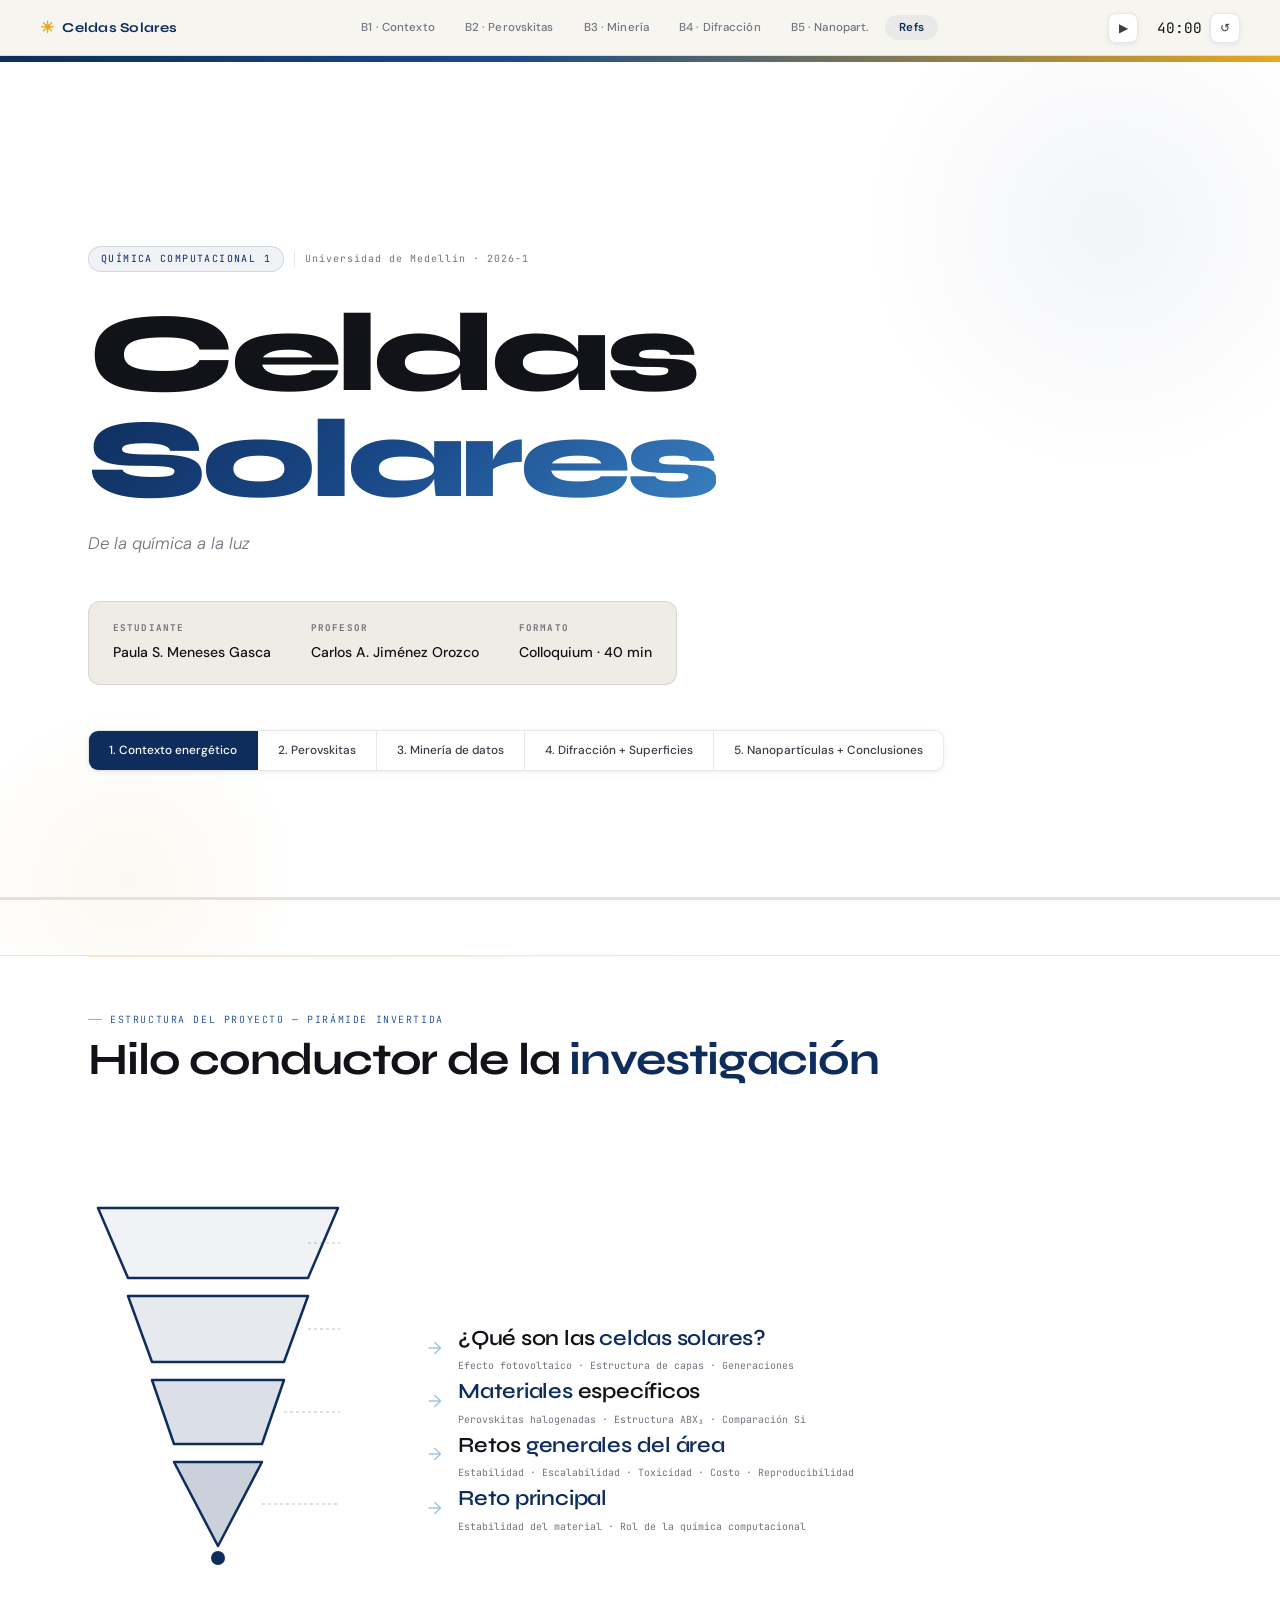
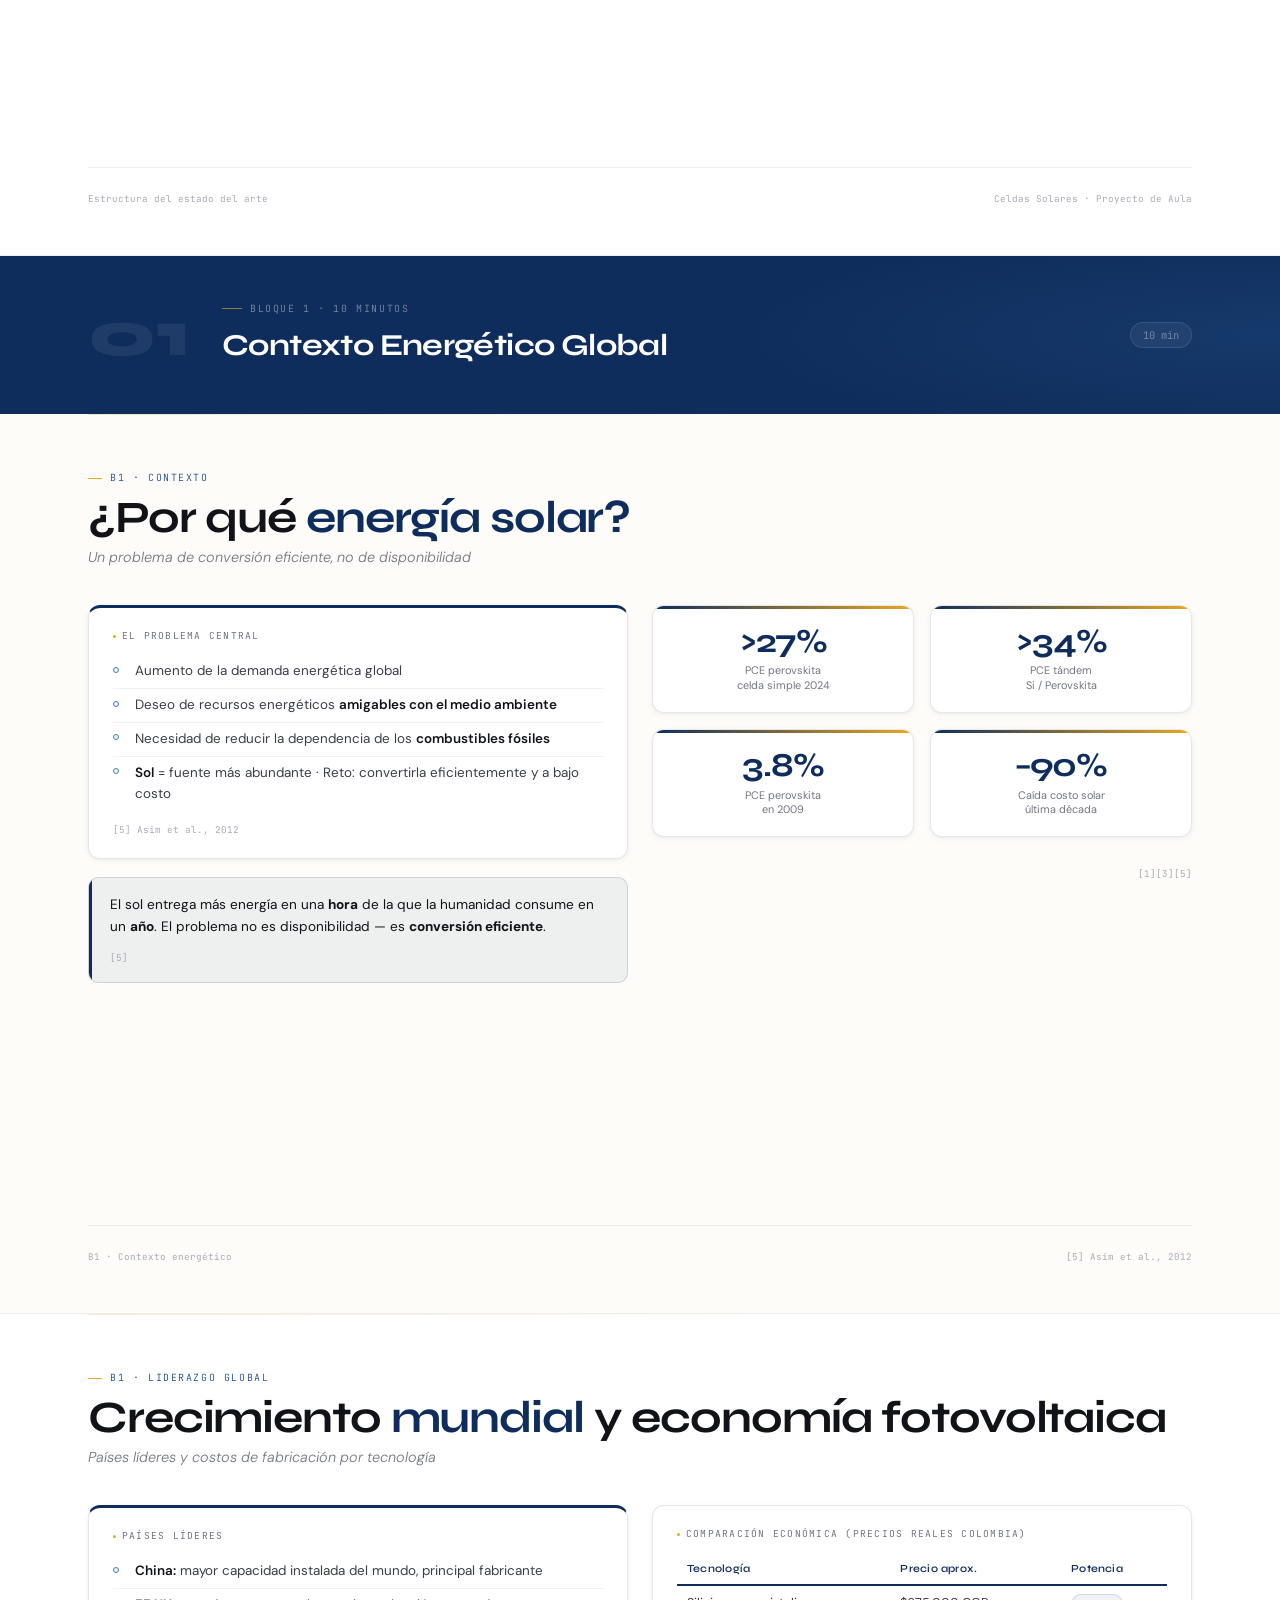
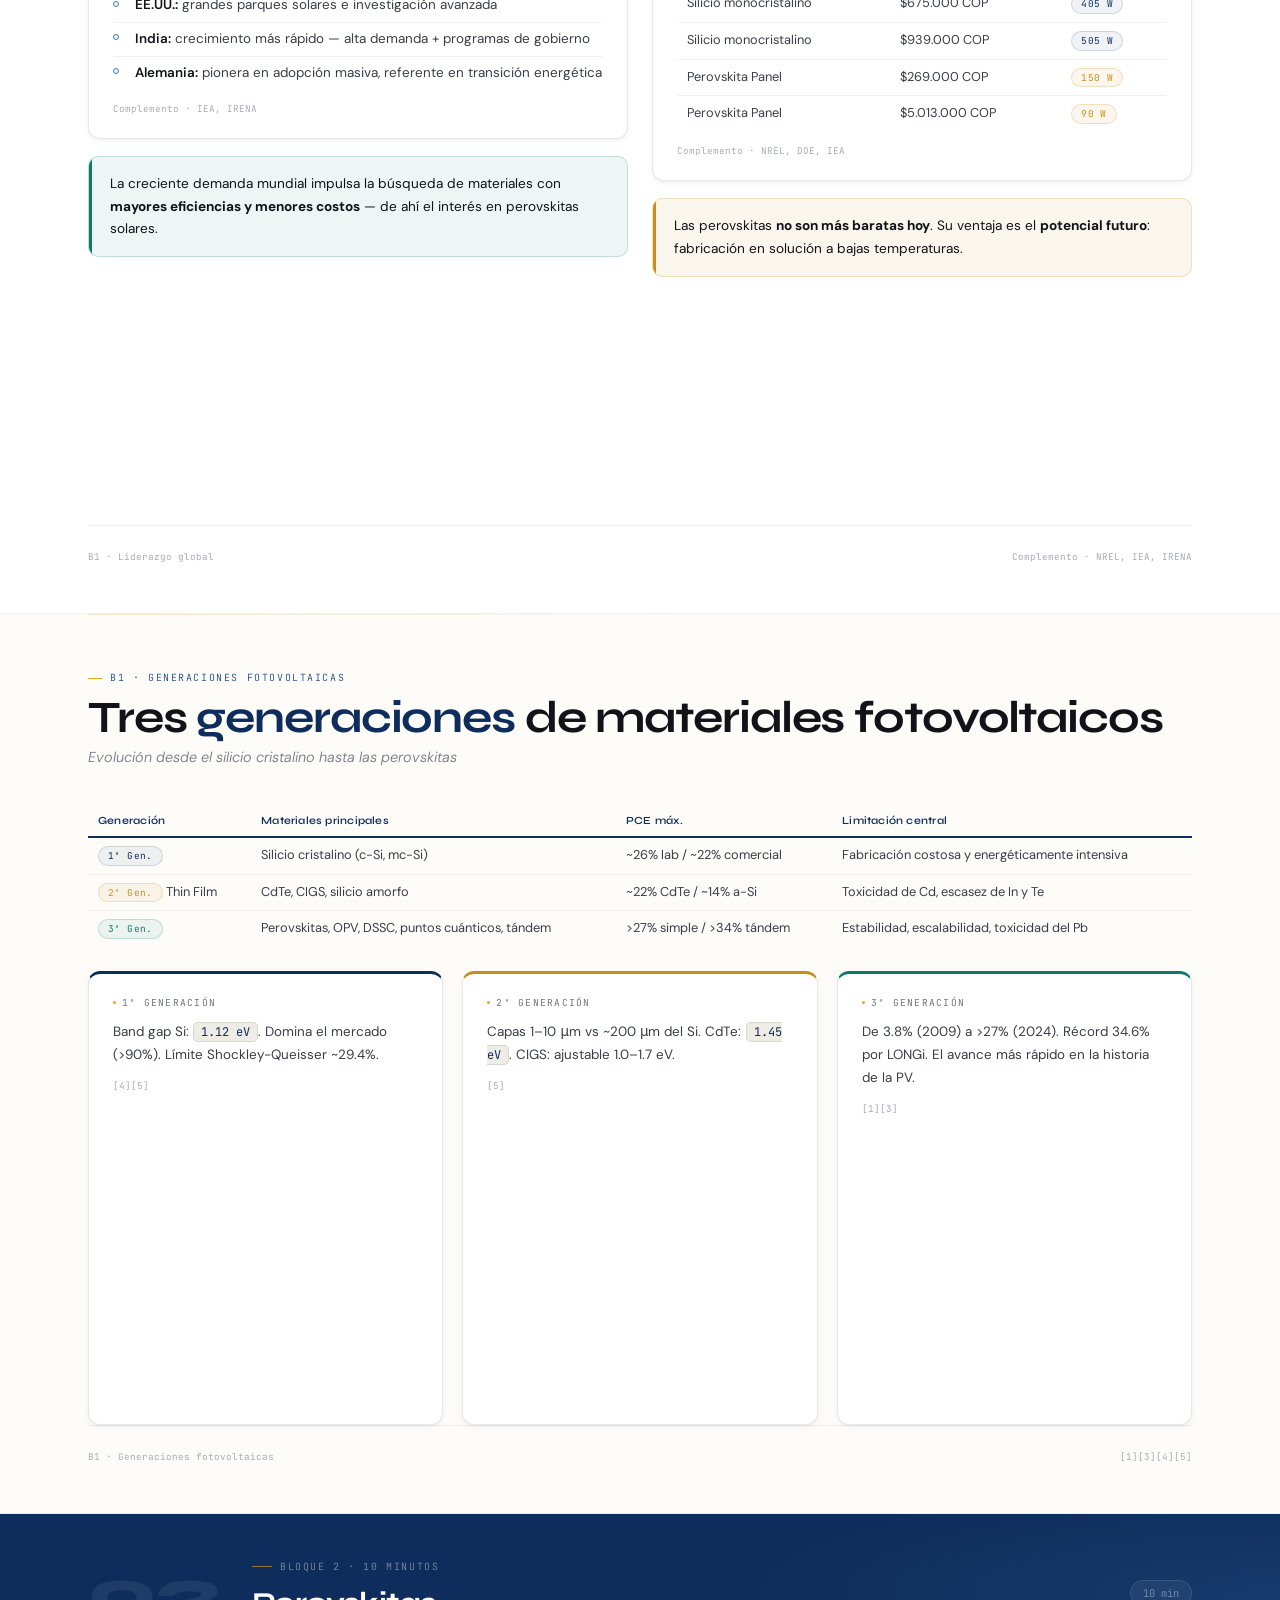
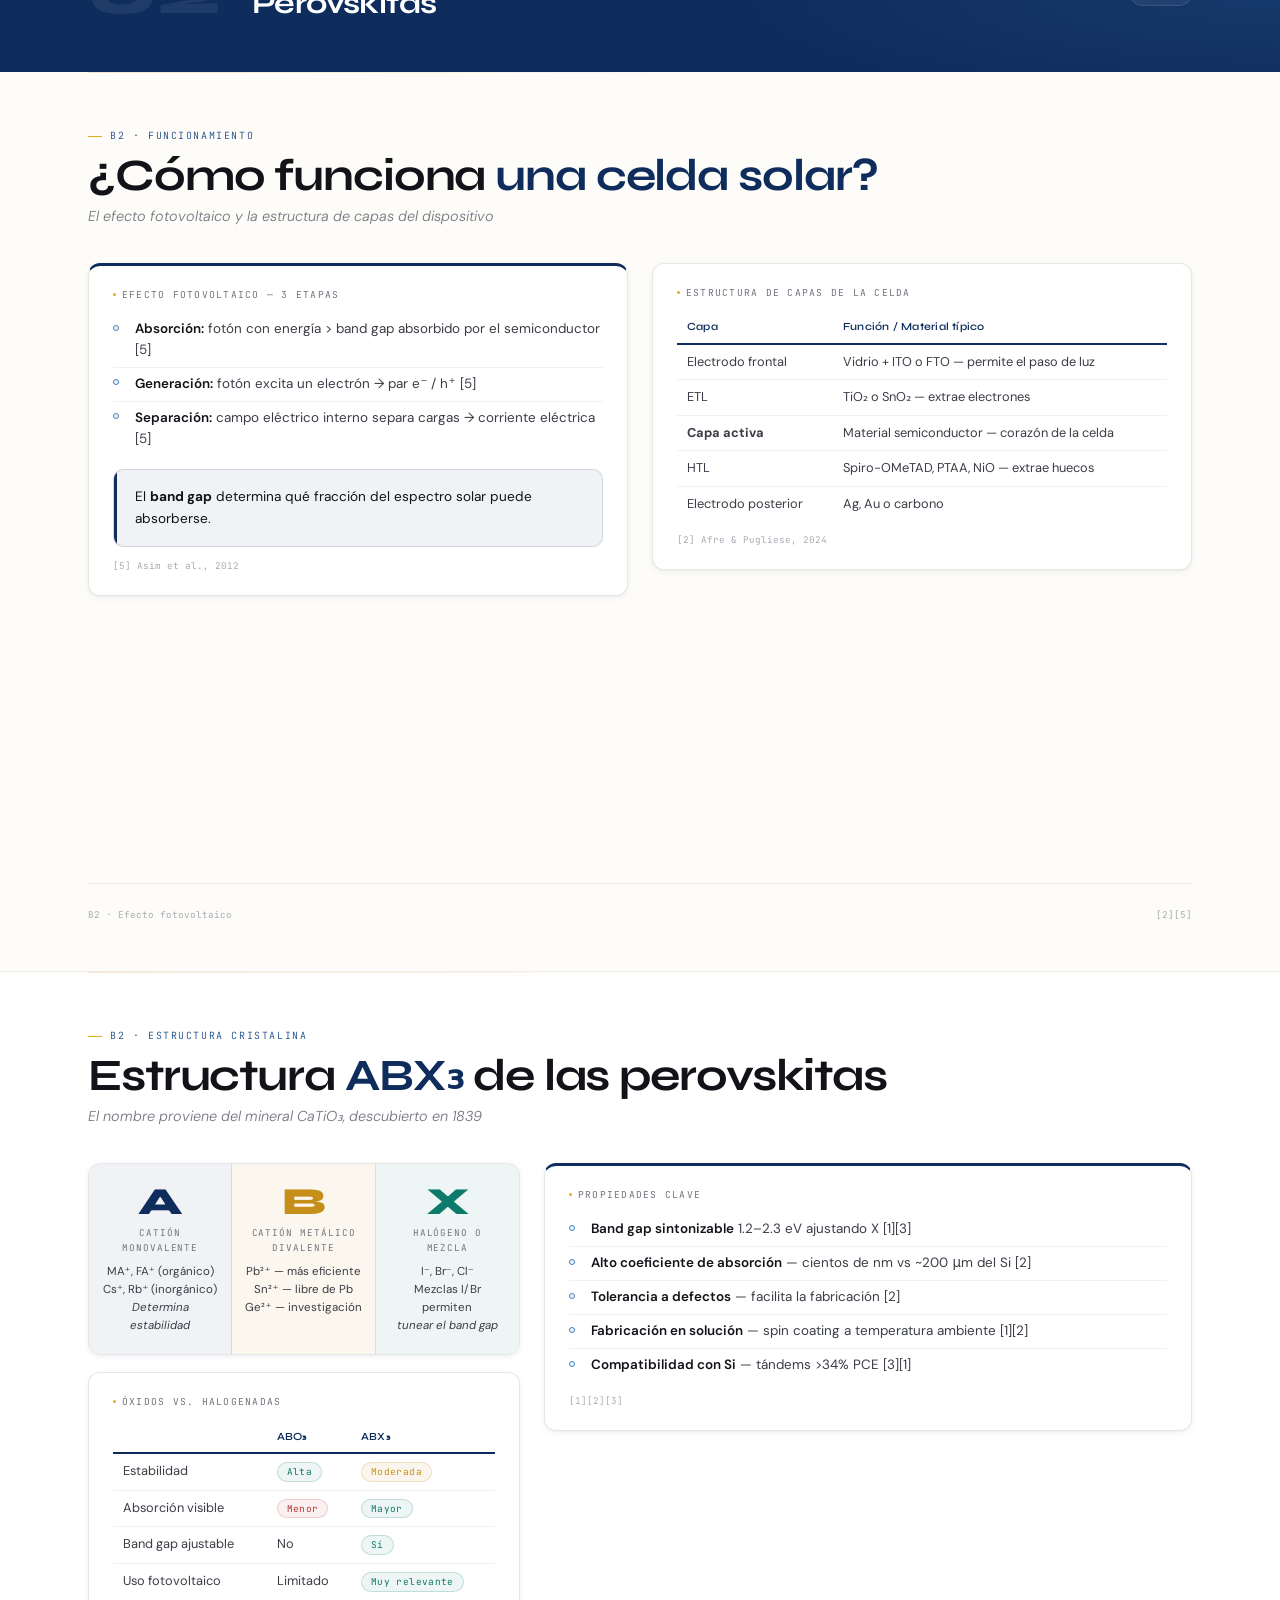
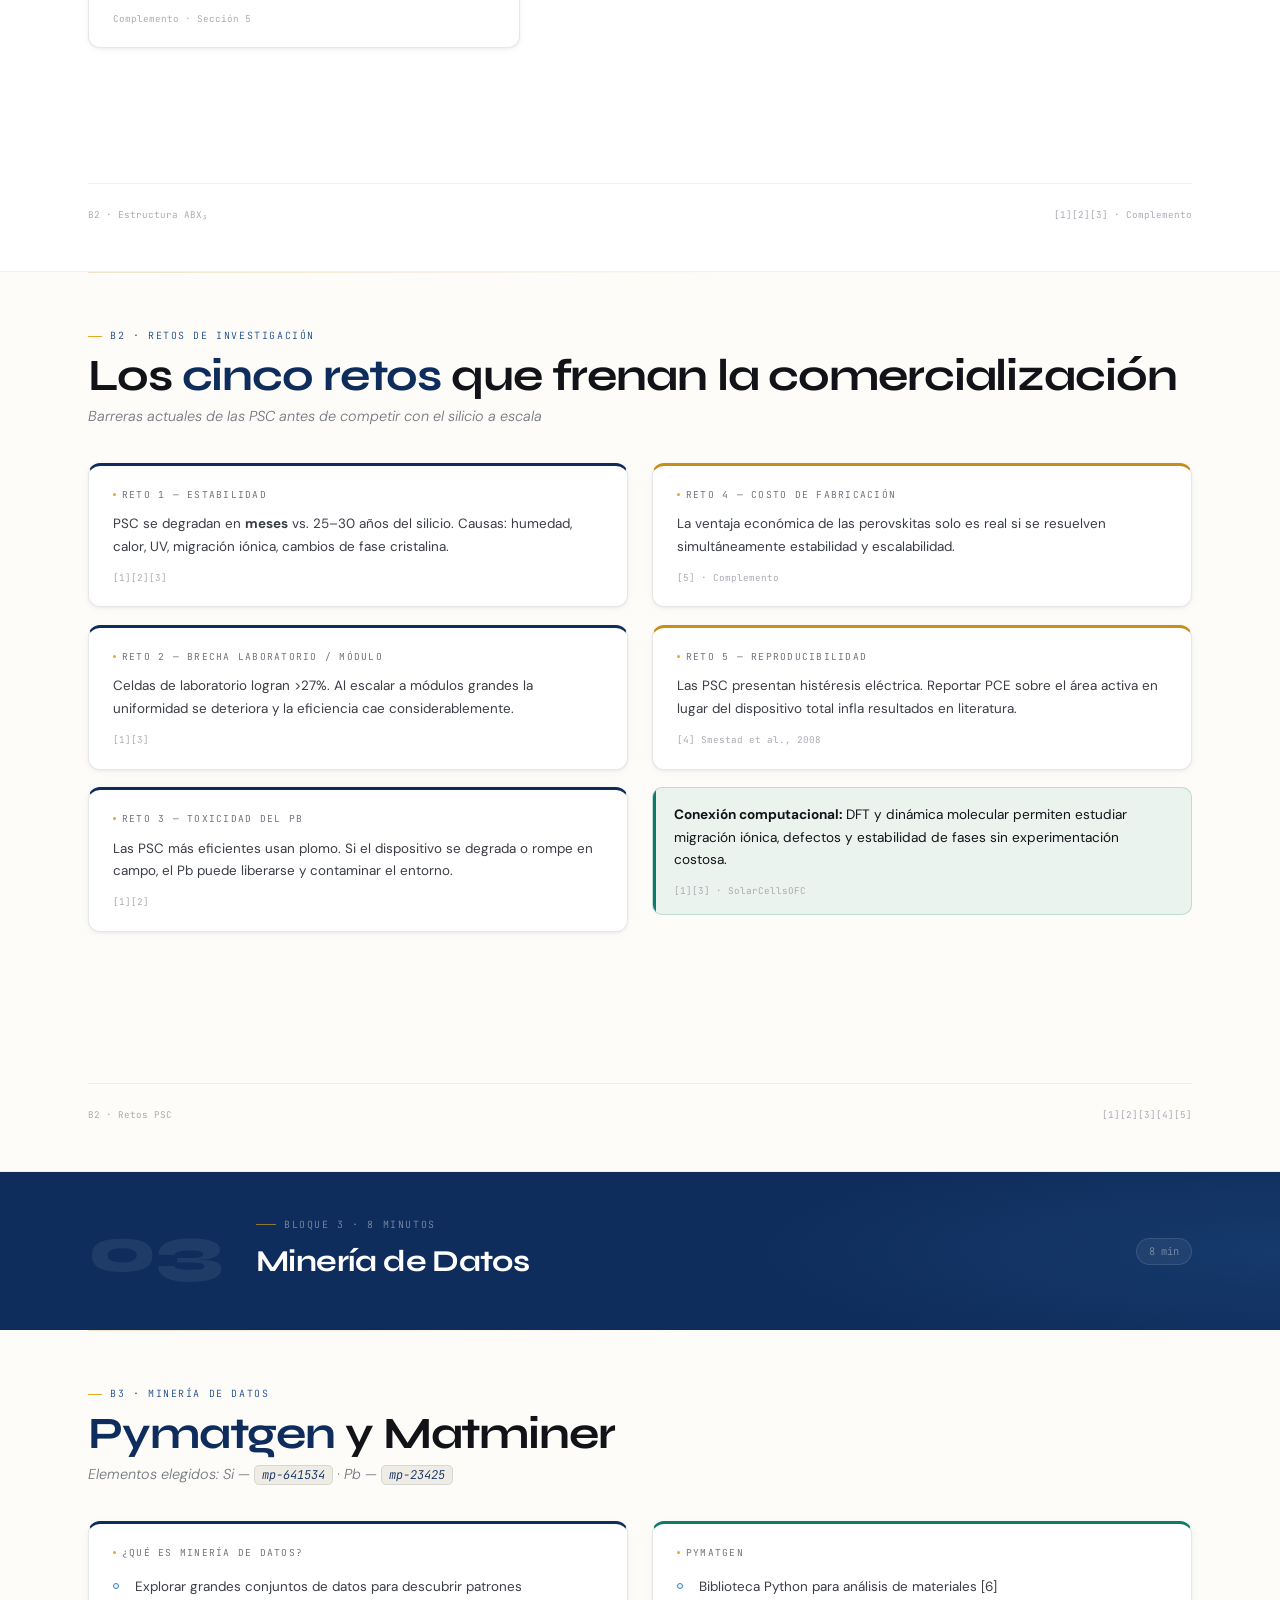
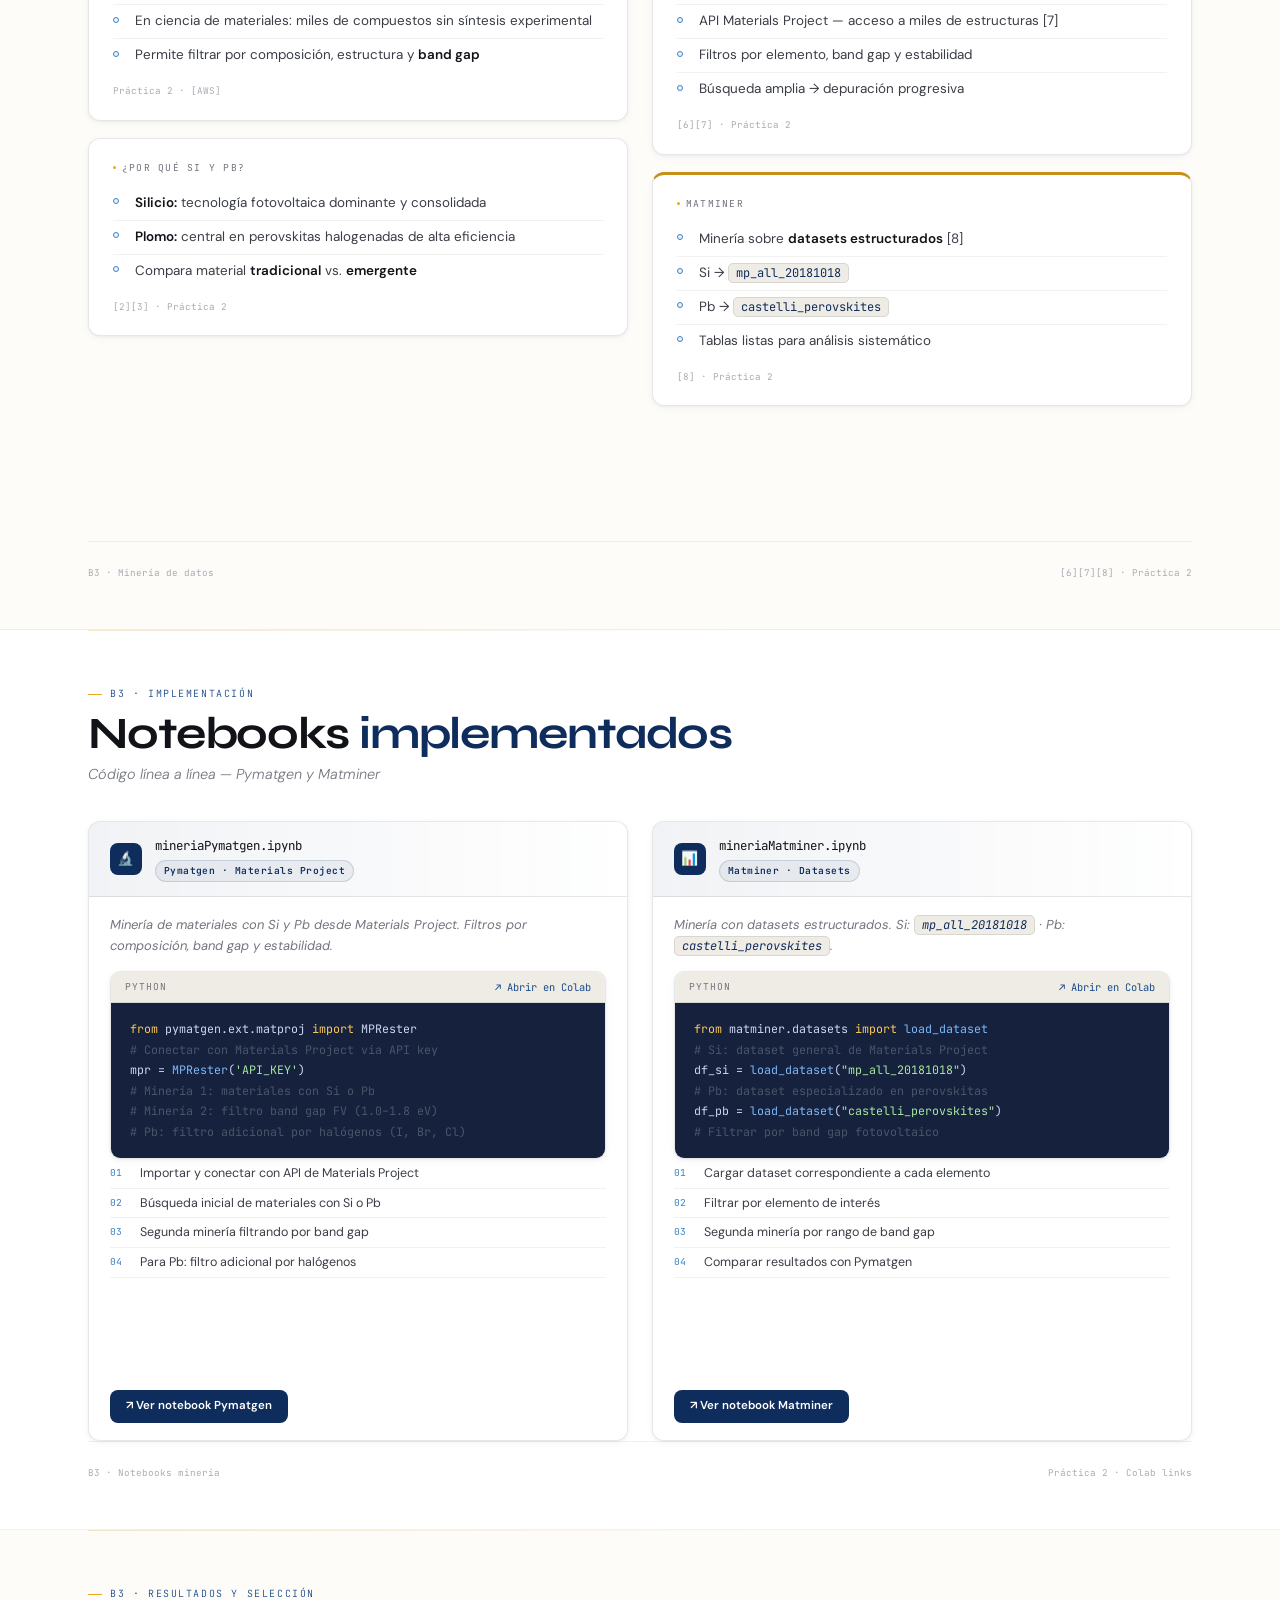
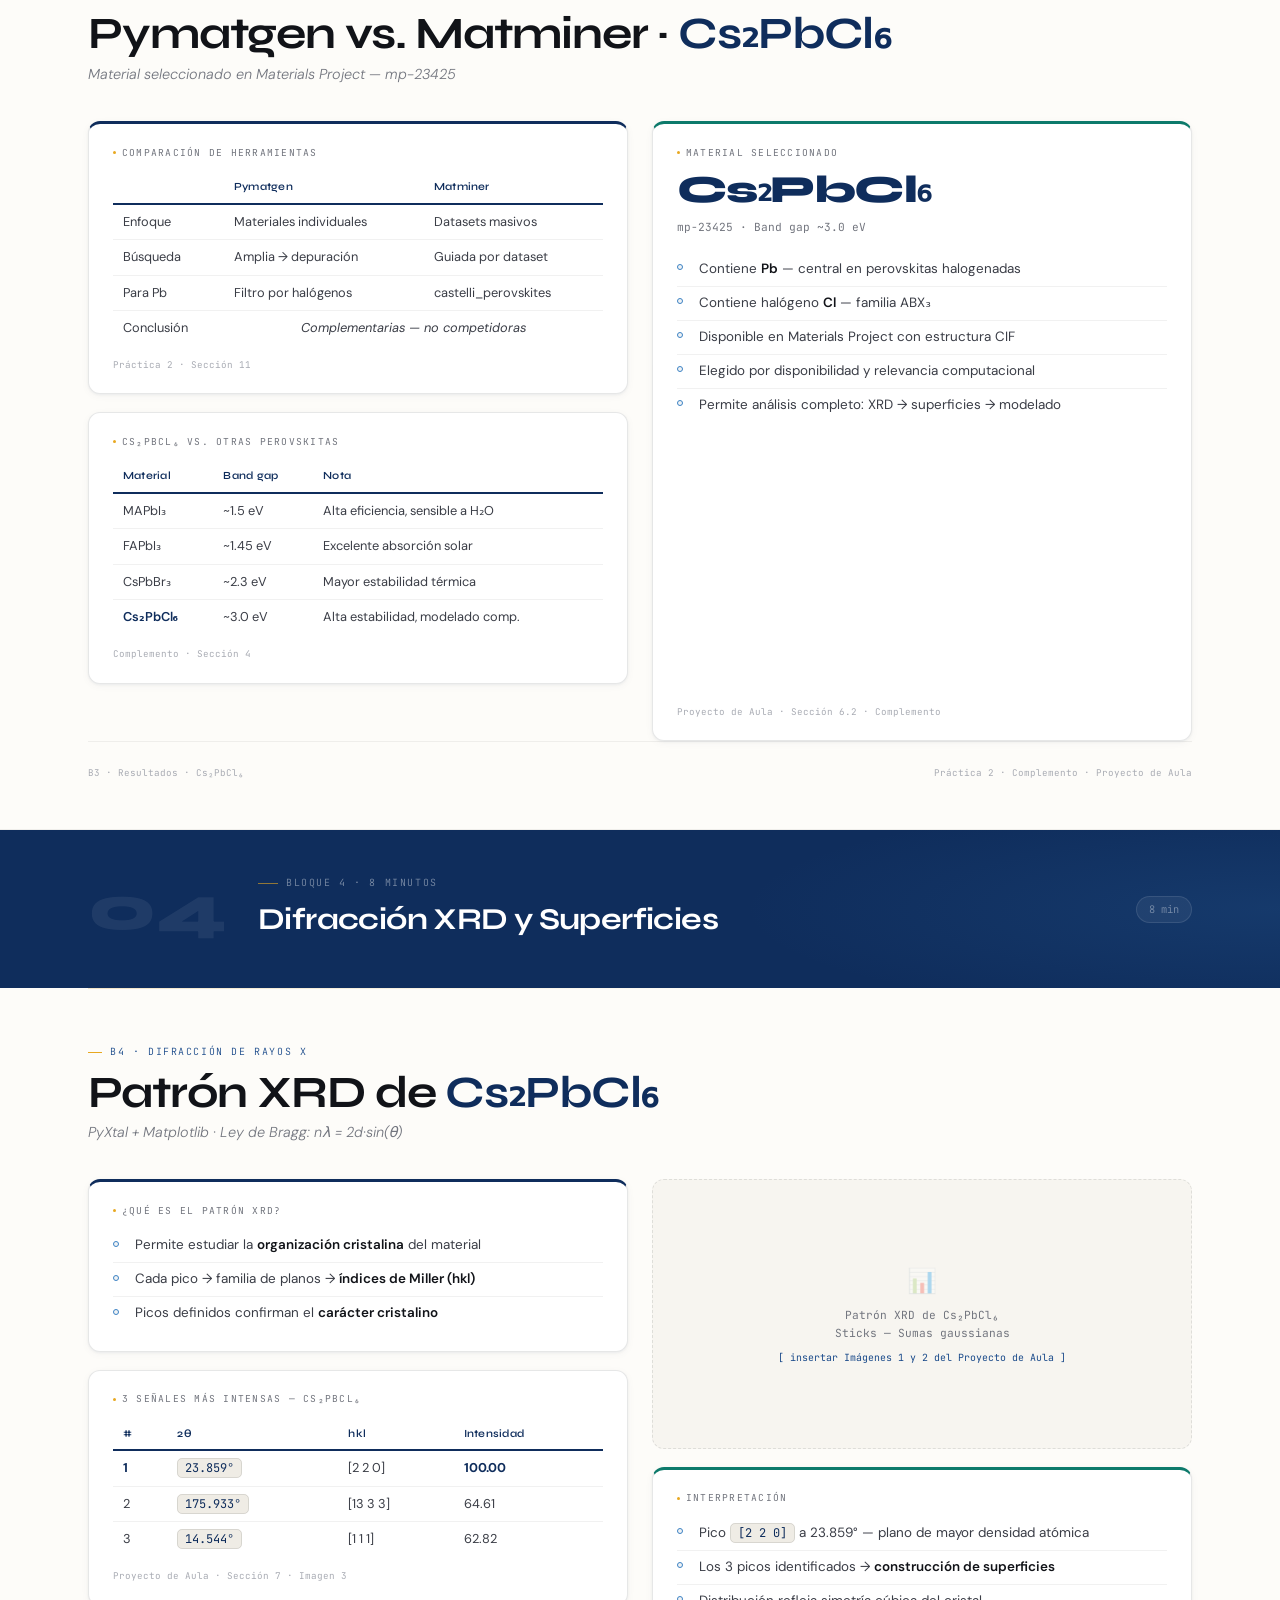
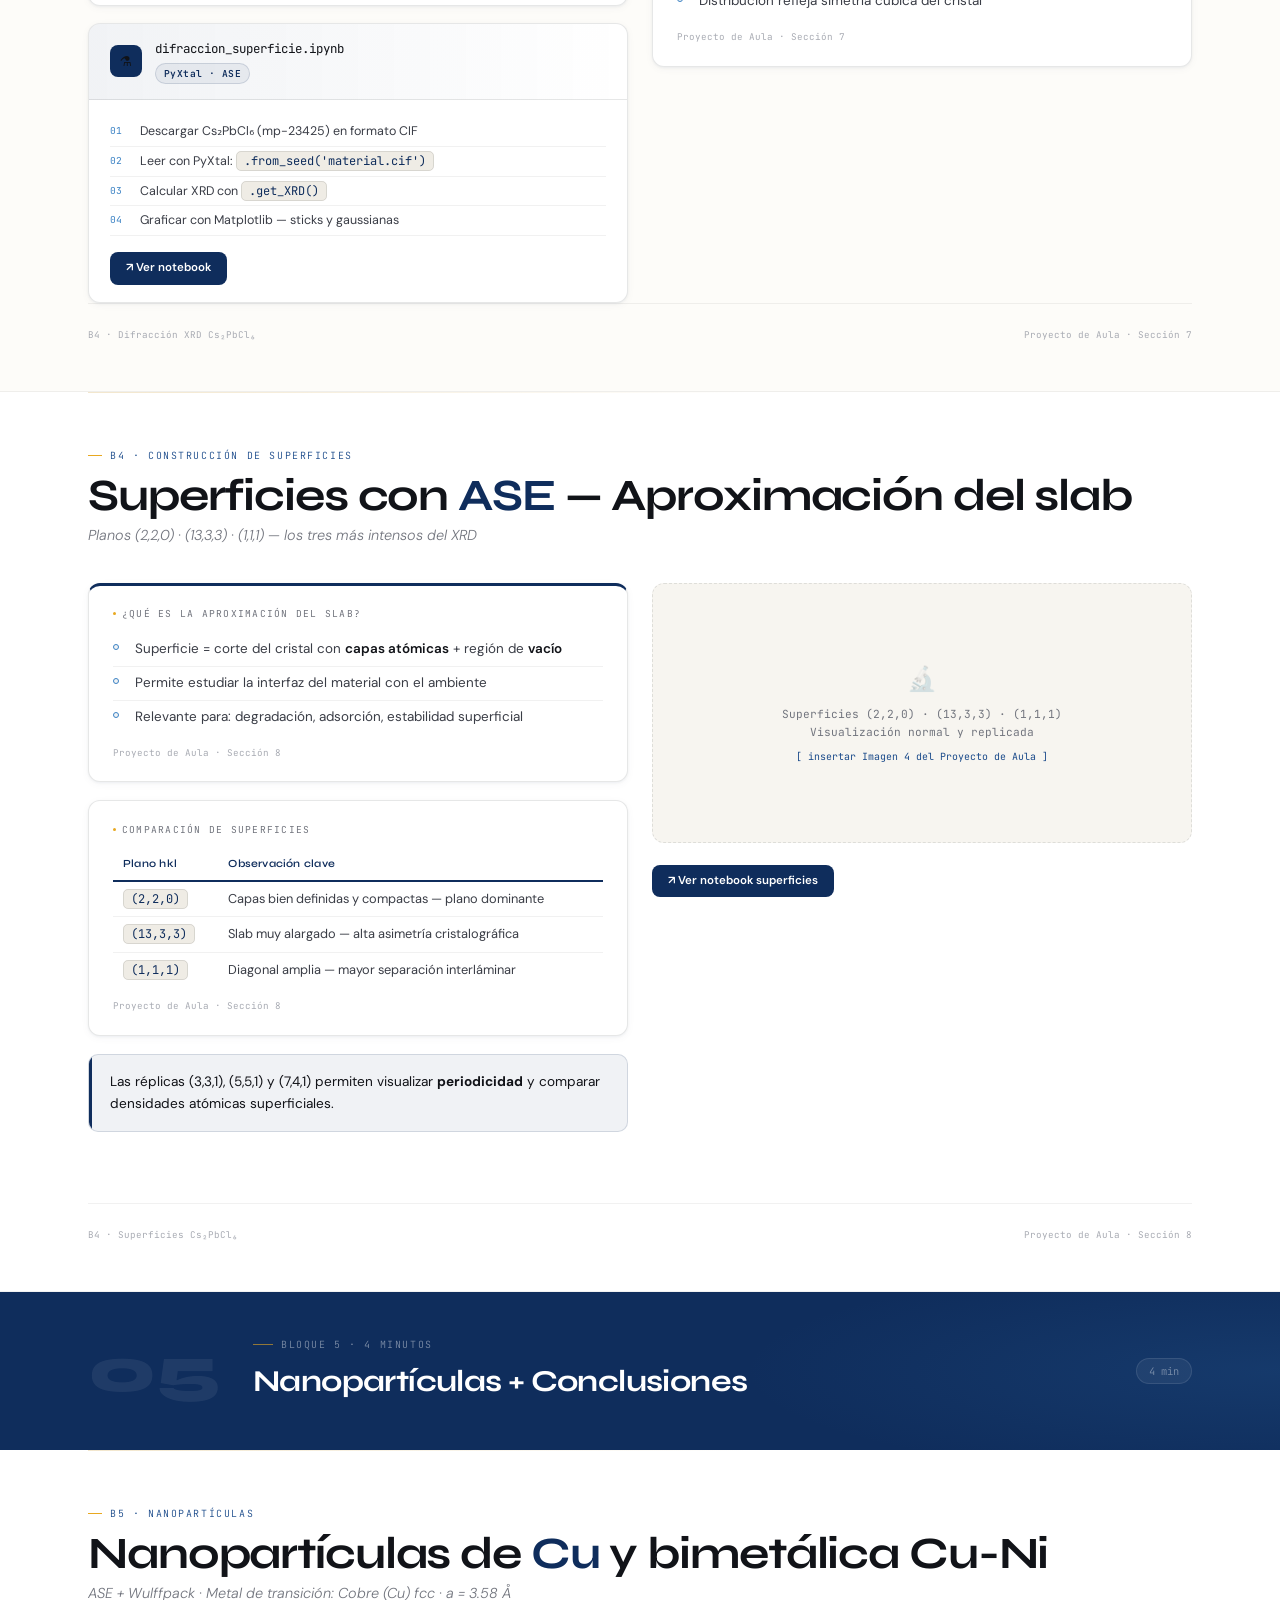
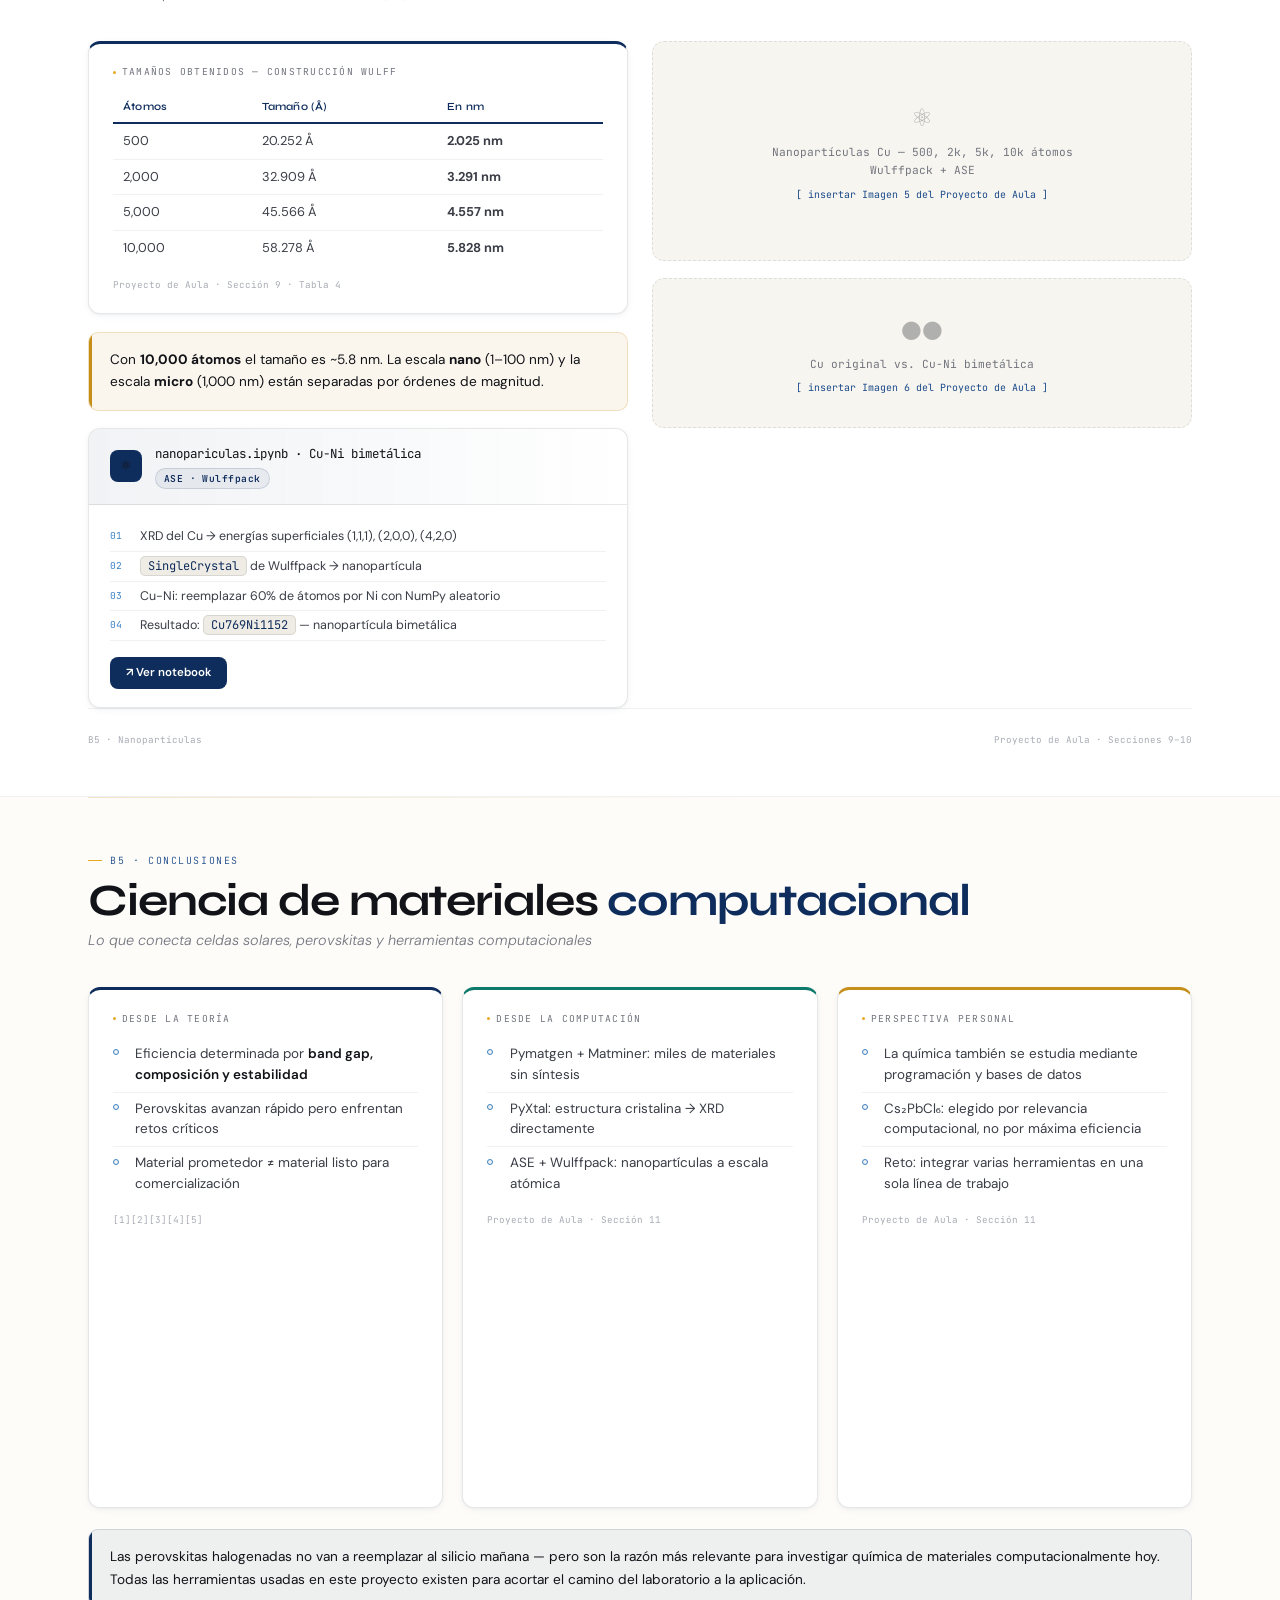
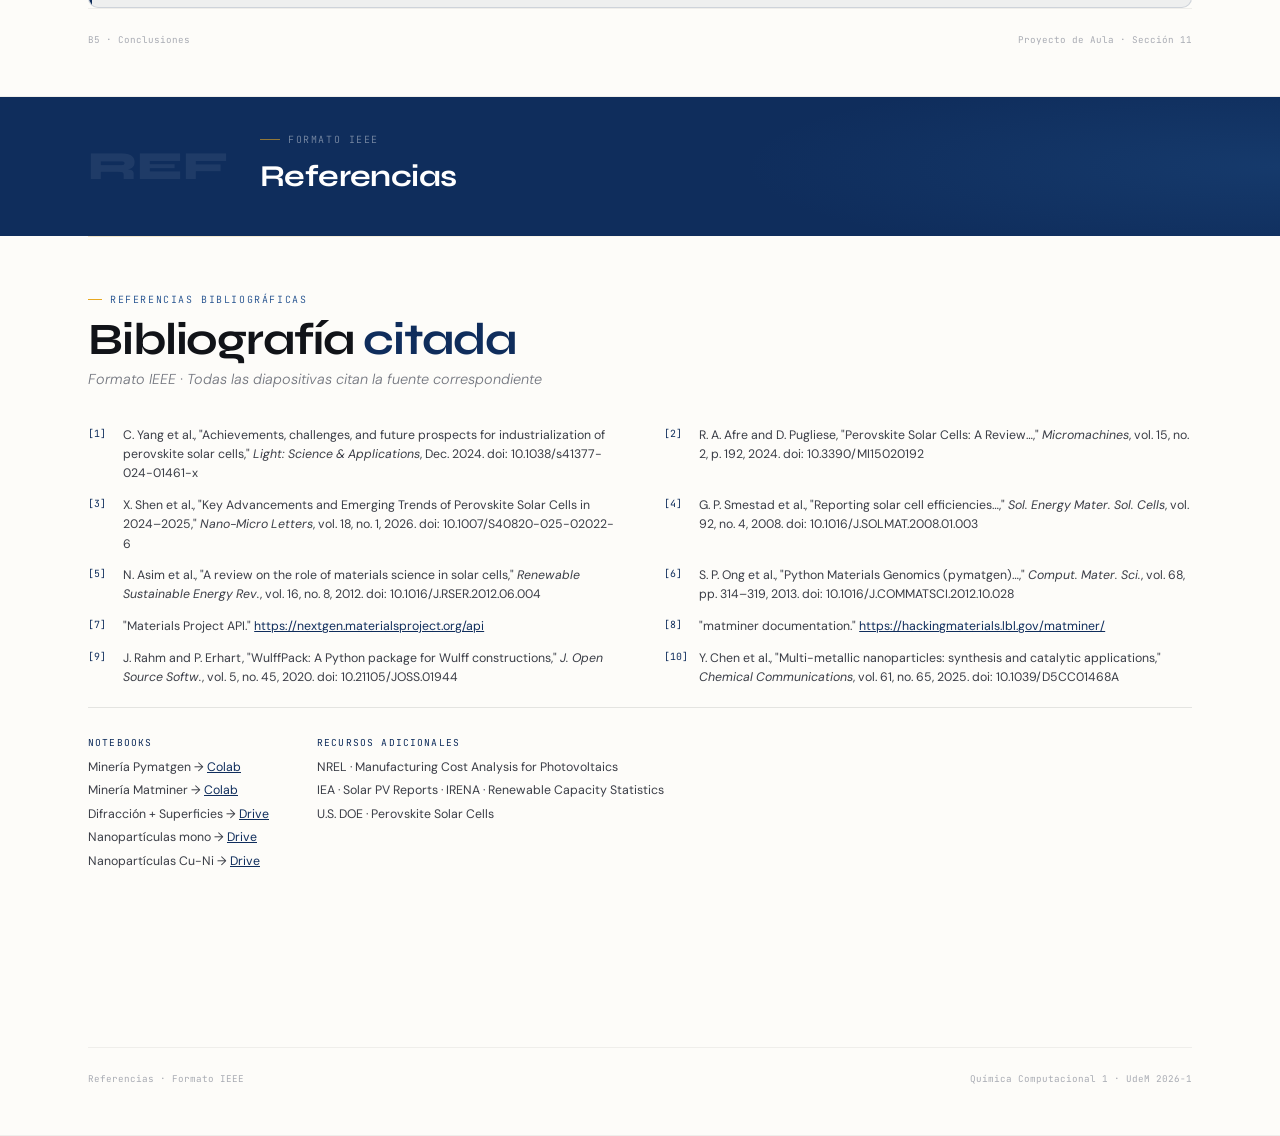
==== index.html @ b9db784c "new version" ====
<!DOCTYPE html>
<html lang="es">

<head>
<meta charset="UTF-8">
<meta name="viewport" content="width=device-width, initial-scale=1.0">
<title>Celdas Solares — Química Computacional 1</title>
<link href="https://fonts.googleapis.com/css2?family=Syne:wght@400;600;700;800&family=DM+Sans:ital,opsz,wght@0,9..40,300;0,9..40,400;0,9..40,500;1,9..40,300&family=JetBrains+Mono:wght@300;400&display=swap" rel="stylesheet">
<link rel="stylesheet" href="styles.css">
<script src="main.js" defer></script>
</head>

<body>

<!-- NAV -->
<nav class="nav">
  <div class="nav-logo">Celdas Solares</div>
  <div class="nav-pills">
    <button class="nav-pill" onclick="go('b1')">B1 · Contexto</button>
    <button class="nav-pill" onclick="go('b2')">B2 · Perovskitas</button>
    <button class="nav-pill" onclick="go('b3')">B3 · Minería</button>
    <button class="nav-pill" onclick="go('b4')">B4 · Difracción</button>
    <button class="nav-pill" onclick="go('b5')">B5 · Nanopart.</button>
    <button class="nav-pill" onclick="go('refs')">Refs</button>
  </div>
  <div class="timer-zone">
    <button class="t-btn" onclick="toggleTimer()" id="tbtn">▶</button>
    <span id="timer-disp">40:00</span>
    <button class="t-btn" onclick="resetTimer()">↺</button>
  </div>
</nav>

<div class="prog-wrap"><div id="pbar" style="width:0%"></div></div>

<div class="slides">

<!-- ══ PORTADA ══ -->
<section class="cover" id="cover">
  <div class="cover-band"></div>
  <div class="cover-deco"></div>
  <div class="cover-deco2"></div>

  <div class="cover-inner">
    <div class="cover-eyebrow">
      <span class="cover-eyebrow-badge">Química Computacional 1</span>
      <div class="cover-eyebrow-sep"></div>
      <span class="cover-eyebrow-uni">Universidad de Medellín · 2026-1</span>
    </div>

    <h1 class="cover-title">
      Celdas<br><em>Solares</em>
    </h1>

    <p class="cover-sub">De la química a la luz</p>

    <div class="cover-meta">
      <div class="cmi"><strong>Estudiante</strong><span>Paula S. Meneses Gasca</span></div>
      <div class="cmi"><strong>Profesor</strong><span>Carlos A. Jiménez Orozco</span></div>
      <div class="cmi"><strong>Formato</strong><span>Colloquium · 40 min</span></div>
    </div>

    <div class="cover-tl">
      <div class="tl-item active" onclick="go('b1')">1. Contexto energético</div>
      <div class="tl-item" onclick="go('b2')">2. Perovskitas</div>
      <div class="tl-item" onclick="go('b3')">3. Minería de datos</div>
      <div class="tl-item" onclick="go('b4')">4. Difracción + Superficies</div>
      <div class="tl-item" onclick="go('b5')">5. Nanopartículas + Conclusiones</div>
    </div>
  </div>
</section>


<!-- ══ PIRÁMIDE INVERTIDA ══ -->
<section class="pyramid-slide">
  <div class="s-eyebrow">Estructura del proyecto — Pirámide invertida</div>
  <h2 class="s-title">Hilo conductor de la <em>investigación</em></h2>

  <div class="pyramid-wrap">
    <div class="pyramid-svg-col">
      <svg width="260" height="480" viewBox="0 0 260 480" fill="none" xmlns="http://www.w3.org/2000/svg">
        <g class="pyr-level">
          <path d="M10 20 L250 20 L220 90 L40 90 Z"
            fill="rgba(15,45,92,0.06)" stroke="#0f2d5c" stroke-width="2.5" stroke-linejoin="round"/>
        </g>
        <g class="pyr-level">
          <path d="M40 108 L220 108 L196 174 L64 174 Z"
            fill="rgba(15,45,92,0.10)" stroke="#0f2d5c" stroke-width="2.5" stroke-linejoin="round"/>
        </g>
        <g class="pyr-level">
          <path d="M64 192 L196 192 L174 256 L86 256 Z"
            fill="rgba(15,45,92,0.15)" stroke="#0f2d5c" stroke-width="2.5" stroke-linejoin="round"/>
        </g>
        <g class="pyr-level">
          <path d="M86 274 L174 274 L130 358 Z"
            fill="rgba(15,45,92,0.22)" stroke="#0f2d5c" stroke-width="2.5" stroke-linejoin="round"/>
          <circle cx="130" cy="370" r="7" fill="#0f2d5c"/>
        </g>
        <line x1="220" y1="55"  x2="252" y2="55"  stroke="#0f2d5c" stroke-width="1" stroke-dasharray="3,3" opacity="0.3"/>
        <line x1="220" y1="141" x2="252" y2="141" stroke="#0f2d5c" stroke-width="1" stroke-dasharray="3,3" opacity="0.3"/>
        <line x1="196" y1="224" x2="252" y2="224" stroke="#0f2d5c" stroke-width="1" stroke-dasharray="3,3" opacity="0.3"/>
        <line x1="174" y1="316" x2="252" y2="316" stroke="#0f2d5c" stroke-width="1" stroke-dasharray="3,3" opacity="0.3"/>
      </svg>
    </div>

    <div class="pyramid-labels">
      <div class="pyramid-label-row">
        <span class="pyr-arrow">→</span>
        <div>
          <p class="pyr-text">¿Qué son las <em>celdas solares?</em></p>
          <p class="pyr-sub">Efecto fotovoltaico · Estructura de capas · Generaciones</p>
        </div>
      </div>
      <div class="pyramid-label-row">
        <span class="pyr-arrow">→</span>
        <div>
          <p class="pyr-text"><em>Materiales</em> específicos</p>
          <p class="pyr-sub">Perovskitas halogenadas · Estructura ABX₃ · Comparación Si</p>
        </div>
      </div>
      <div class="pyramid-label-row">
        <span class="pyr-arrow">→</span>
        <div>
          <p class="pyr-text">Retos <em>generales del área</em></p>
          <p class="pyr-sub">Estabilidad · Escalabilidad · Toxicidad · Costo · Reproducibilidad</p>
        </div>
      </div>
      <div class="pyramid-label-row">
        <span class="pyr-arrow">→</span>
        <div>
          <p class="pyr-text"><em>Reto principal</em></p>
          <p class="pyr-sub">Estabilidad del material · Rol de la química computacional</p>
        </div>
      </div>
    </div>
  </div>

  <div class="s-foot">
    <span>Estructura del estado del arte</span>
    <span>Celdas Solares · Proyecto de Aula</span>
  </div>
</section>


<!-- ══ BLOQUE 1 ══ -->
<div class="bdiv" id="b1">
  <div class="bdiv-num">01</div>
  <div class="bdiv-content">
    <div class="bdiv-tag">Bloque 1 · 10 minutos</div>
    <div class="bdiv-title">Contexto Energético Global</div>
  </div>
  <div class="bdiv-time">10 min</div>
</div>

<!-- 1.1 -->
<section class="slide">
  <div class="s-eyebrow">B1 · Contexto</div>
  <h2 class="s-title">¿Por qué <em>energía solar?</em></h2>
  <p class="s-sub">Un problema de conversión eficiente, no de disponibilidad</p>

  <div class="g2">
    <div class="col">
      <div class="card navy">
        <div class="card-lbl">El problema central</div>
        <ul class="kp">
          <li>Aumento de la demanda energética global</li>
          <li>Deseo de recursos energéticos <strong>amigables con el medio ambiente</strong></li>
          <li>Necesidad de reducir la dependencia de los <strong>combustibles fósiles</strong></li>
          <li><strong>Sol</strong> = fuente más abundante · Reto: convertirla eficientemente y a bajo costo</li>
        </ul>
        <div class="cite">[5] Asim et al., 2012</div>
      </div>
      <div class="hl">
        <p>El sol entrega más energía en una <strong>hora</strong> de la que la humanidad consume en un <strong>año</strong>. El problema no es disponibilidad — es <strong>conversión eficiente</strong>.</p>
        <div class="cite">[5]</div>
      </div>
    </div>

    <div class="col">
      <div class="stats" style="grid-template-columns:repeat(2,1fr);">
        <div class="stat"><span class="stat-n">&gt;27%</span><span class="stat-l">PCE perovskita<br>celda simple 2024</span></div>
        <div class="stat"><span class="stat-n">&gt;34%</span><span class="stat-l">PCE tándem<br>Si / Perovskita</span></div>
        <div class="stat"><span class="stat-n">3.8%</span><span class="stat-l">PCE perovskita<br>en 2009</span></div>
        <div class="stat"><span class="stat-n">−90%</span><span class="stat-l">Caída costo solar<br>última década</span></div>
      </div>
      <div class="cite" style="text-align:right;">[1][3][5]</div>
    </div>
  </div>
  <div class="s-foot"><span>B1 · Contexto energético</span><span>[5] Asim et al., 2012</span></div>
</section>

<!-- 1.2 -->
<section class="slide">
  <div class="s-eyebrow">B1 · Liderazgo global</div>
  <h2 class="s-title">Crecimiento <em>mundial</em> y economía fotovoltaica</h2>
  <p class="s-sub">Países líderes y costos de fabricación por tecnología</p>

  <div class="g2">
    <div class="col">
      <div class="card navy">
        <div class="card-lbl">Países líderes</div>
        <ul class="kp">
          <li><strong>China:</strong> mayor capacidad instalada del mundo, principal fabricante</li>
          <li><strong>EE.UU.:</strong> grandes parques solares e investigación avanzada</li>
          <li><strong>India:</strong> crecimiento más rápido — alta demanda + programas de gobierno</li>
          <li><strong>Alemania:</strong> pionera en adopción masiva, referente en transición energética</li>
        </ul>
        <div class="cite">Complemento · IEA, IRENA</div>
      </div>
      <div class="hl teal">
        <p>La creciente demanda mundial impulsa la búsqueda de materiales con <strong>mayores eficiencias y menores costos</strong> — de ahí el interés en perovskitas solares.</p>
      </div>
    </div>

    <div class="col">
      <div class="card">
        <div class="card-lbl">Comparación económica (precios reales Colombia)</div>
        <table class="t">
          <thead><tr><th>Tecnología</th><th>Precio aprox.</th><th>Potencia</th></tr></thead>
          <tbody>
            <tr><td>Silicio monocristalino</td><td>$675.000 COP</td><td><span class="tag tag-n">405 W</span></td></tr>
            <tr><td>Silicio monocristalino</td><td>$939.000 COP</td><td><span class="tag tag-n">505 W</span></td></tr>
            <tr><td>Perovskita Panel</td><td>$269.000 COP</td><td><span class="tag tag-g">150 W</span></td></tr>
            <tr><td>Perovskita Panel</td><td>$5.013.000 COP</td><td><span class="tag tag-g">90 W</span></td></tr>
          </tbody>
        </table>
        <div class="cite">Complemento · NREL, DOE, IEA</div>
      </div>
      <div class="hl gold">
        <p>Las perovskitas <strong>no son más baratas hoy</strong>. Su ventaja es el <strong>potencial futuro</strong>: fabricación en solución a bajas temperaturas.</p>
      </div>
    </div>
  </div>
  <div class="s-foot"><span>B1 · Liderazgo global</span><span>Complemento · NREL, IEA, IRENA</span></div>
</section>

<!-- 1.3 -->
<section class="slide">
  <div class="s-eyebrow">B1 · Generaciones fotovoltaicas</div>
  <h2 class="s-title">Tres <em>generaciones</em> de materiales fotovoltaicos</h2>
  <p class="s-sub">Evolución desde el silicio cristalino hasta las perovskitas</p>

  <table class="t" style="margin-bottom:1.5rem;">
    <thead><tr><th>Generación</th><th>Materiales principales</th><th>PCE máx.</th><th>Limitación central</th></tr></thead>
    <tbody>
      <tr><td><span class="tag tag-n">1ª Gen.</span></td><td>Silicio cristalino (c-Si, mc-Si)</td><td>~26% lab / ~22% comercial</td><td>Fabricación costosa y energéticamente intensiva</td></tr>
      <tr><td><span class="tag tag-g">2ª Gen.</span> Thin Film</td><td>CdTe, CIGS, silicio amorfo</td><td>~22% CdTe / ~14% a-Si</td><td>Toxicidad de Cd, escasez de In y Te</td></tr>
      <tr><td><span class="tag tag-t">3ª Gen.</span></td><td>Perovskitas, OPV, DSSC, puntos cuánticos, tándem</td><td>&gt;27% simple / &gt;34% tándem</td><td>Estabilidad, escalabilidad, toxicidad del Pb</td></tr>
    </tbody>
  </table>

  <div class="g3">
    <div class="card navy"><div class="card-lbl">1ª Generación</div><p>Band gap Si: <span class="fm">1.12 eV</span>. Domina el mercado (&gt;90%). Límite Shockley-Queisser ~29.4%.</p><div class="cite">[4][5]</div></div>
    <div class="card gold"><div class="card-lbl">2ª Generación</div><p>Capas 1–10 μm vs ~200 μm del Si. CdTe: <span class="fm">1.45 eV</span>. CIGS: ajustable 1.0–1.7 eV.</p><div class="cite">[5]</div></div>
    <div class="card teal"><div class="card-lbl">3ª Generación</div><p>De 3.8% (2009) a &gt;27% (2024). Récord 34.6% por LONGi. El avance más rápido en la historia de la PV.</p><div class="cite">[1][3]</div></div>
  </div>
  <div class="s-foot"><span>B1 · Generaciones fotovoltaicas</span><span>[1][3][4][5]</span></div>
</section>


<!-- ══ BLOQUE 2 ══ -->
<div class="bdiv" id="b2">
  <div class="bdiv-num">02</div>
  <div class="bdiv-content">
    <div class="bdiv-tag">Bloque 2 · 10 minutos</div>
    <div class="bdiv-title">Perovskitas</div>
  </div>
  <div class="bdiv-time">10 min</div>
</div>

<!-- 2.1 -->
<section class="slide">
  <div class="s-eyebrow">B2 · Funcionamiento</div>
  <h2 class="s-title">¿Cómo funciona <em>una celda solar?</em></h2>
  <p class="s-sub">El efecto fotovoltaico y la estructura de capas del dispositivo</p>

  <div class="g2">
    <div class="col">
      <div class="card navy">
        <div class="card-lbl">Efecto fotovoltaico — 3 etapas</div>
        <ul class="kp">
          <li><strong>Absorción:</strong> fotón con energía &gt; band gap absorbido por el semiconductor [5]</li>
          <li><strong>Generación:</strong> fotón excita un electrón → par e⁻ / h⁺ [5]</li>
          <li><strong>Separación:</strong> campo eléctrico interno separa cargas → corriente eléctrica [5]</li>
        </ul>
        <div class="hl" style="margin-top:0.8rem;">
          <p>El <strong>band gap</strong> determina qué fracción del espectro solar puede absorberse.</p>
        </div>
        <div class="cite">[5] Asim et al., 2012</div>
      </div>
    </div>

    <div class="col">
      <div class="card">
        <div class="card-lbl">Estructura de capas de la celda</div>
        <table class="t">
          <thead><tr><th>Capa</th><th>Función / Material típico</th></tr></thead>
          <tbody>
            <tr><td>Electrodo frontal</td><td>Vidrio + ITO o FTO — permite el paso de luz</td></tr>
            <tr><td>ETL</td><td>TiO₂ o SnO₂ — extrae electrones</td></tr>
            <tr><td><strong>Capa activa</strong></td><td>Material semiconductor — corazón de la celda</td></tr>
            <tr><td>HTL</td><td>Spiro-OMeTAD, PTAA, NiO — extrae huecos</td></tr>
            <tr><td>Electrodo posterior</td><td>Ag, Au o carbono</td></tr>
          </tbody>
        </table>
        <div class="cite">[2] Afre & Pugliese, 2024</div>
      </div>
    </div>
  </div>
  <div class="s-foot"><span>B2 · Efecto fotovoltaico</span><span>[2][5]</span></div>
</section>

<!-- 2.2 -->
<section class="slide">
  <div class="s-eyebrow">B2 · Estructura cristalina</div>
  <h2 class="s-title">Estructura <em>ABX₃</em> de las perovskitas</h2>
  <p class="s-sub">El nombre proviene del mineral CaTiO₃, descubierto en 1839</p>

  <div class="g46">
    <div class="col">
      <div class="abx3">
        <div class="abx3-c a"><span class="abx3-sym">A</span><span class="abx3-role">Catión monovalente</span><div class="abx3-ex">MA⁺, FA⁺ (orgánico)<br>Cs⁺, Rb⁺ (inorgánico)<br><em>Determina estabilidad</em></div></div>
        <div class="abx3-c b"><span class="abx3-sym">B</span><span class="abx3-role">Catión metálico divalente</span><div class="abx3-ex">Pb²⁺ — más eficiente<br>Sn²⁺ — libre de Pb<br>Ge²⁺ — investigación</div></div>
        <div class="abx3-c x"><span class="abx3-sym">X</span><span class="abx3-role">Halógeno o mezcla</span><div class="abx3-ex">I⁻, Br⁻, Cl⁻<br>Mezclas I/Br permiten<br><em>tunear el band gap</em></div></div>
      </div>
      <div class="card">
        <div class="card-lbl">Óxidos vs. Halogenadas</div>
        <table class="t">
          <thead><tr><th></th><th>ABO₃</th><th>ABX₃</th></tr></thead>
          <tbody>
            <tr><td>Estabilidad</td><td><span class="tag tag-t">Alta</span></td><td><span class="tag tag-g">Moderada</span></td></tr>
            <tr><td>Absorción visible</td><td><span class="tag tag-r">Menor</span></td><td><span class="tag tag-t">Mayor</span></td></tr>
            <tr><td>Band gap ajustable</td><td>No</td><td><span class="tag tag-t">Sí</span></td></tr>
            <tr><td>Uso fotovoltaico</td><td>Limitado</td><td><span class="tag tag-t">Muy relevante</span></td></tr>
          </tbody>
        </table>
        <div class="cite">Complemento · Sección 5</div>
      </div>
    </div>

    <div class="col">
      <div class="card navy">
        <div class="card-lbl">Propiedades clave</div>
        <ul class="kp">
          <li><strong>Band gap sintonizable</strong> 1.2–2.3 eV ajustando X [1][3]</li>
          <li><strong>Alto coeficiente de absorción</strong> — cientos de nm vs ~200 μm del Si [2]</li>
          <li><strong>Tolerancia a defectos</strong> — facilita la fabricación [2]</li>
          <li><strong>Fabricación en solución</strong> — spin coating a temperatura ambiente [1][2]</li>
          <li><strong>Compatibilidad con Si</strong> — tándems &gt;34% PCE [3][1]</li>
        </ul>
        <div class="cite">[1][2][3]</div>
      </div>
    </div>
  </div>
  <div class="s-foot"><span>B2 · Estructura ABX₃</span><span>[1][2][3] · Complemento</span></div>
</section>

<!-- 2.3 -->
<section class="slide">
  <div class="s-eyebrow">B2 · Retos de investigación</div>
  <h2 class="s-title">Los <em>cinco retos</em> que frenan la comercialización</h2>
  <p class="s-sub">Barreras actuales de las PSC antes de competir con el silicio a escala</p>

  <div class="g2">
    <div class="col">
      <div class="card navy"><div class="card-lbl">Reto 1 — Estabilidad</div><p>PSC se degradan en <strong>meses</strong> vs. 25–30 años del silicio. Causas: humedad, calor, UV, migración iónica, cambios de fase cristalina.</p><div class="cite">[1][2][3]</div></div>
      <div class="card navy"><div class="card-lbl">Reto 2 — Brecha laboratorio / módulo</div><p>Celdas de laboratorio logran &gt;27%. Al escalar a módulos grandes la uniformidad se deteriora y la eficiencia cae considerablemente.</p><div class="cite">[1][3]</div></div>
      <div class="card navy"><div class="card-lbl">Reto 3 — Toxicidad del Pb</div><p>Las PSC más eficientes usan plomo. Si el dispositivo se degrada o rompe en campo, el Pb puede liberarse y contaminar el entorno.</p><div class="cite">[1][2]</div></div>
    </div>
    <div class="col">
      <div class="card gold"><div class="card-lbl">Reto 4 — Costo de fabricación</div><p>La ventaja económica de las perovskitas solo es real si se resuelven simultáneamente estabilidad y escalabilidad.</p><div class="cite">[5] · Complemento</div></div>
      <div class="card gold"><div class="card-lbl">Reto 5 — Reproducibilidad</div><p>Las PSC presentan histéresis eléctrica. Reportar PCE sobre el área activa en lugar del dispositivo total infla resultados en literatura.</p><div class="cite">[4] Smestad et al., 2008</div></div>
      <div class="hl teal">
        <p><strong>Conexión computacional:</strong> DFT y dinámica molecular permiten estudiar migración iónica, defectos y estabilidad de fases sin experimentación costosa.</p>
        <div class="cite">[1][3] · SolarCellsOFC</div>
      </div>
    </div>
  </div>
  <div class="s-foot"><span>B2 · Retos PSC</span><span>[1][2][3][4][5]</span></div>
</section>


<!-- ══ BLOQUE 3 ══ -->
<div class="bdiv" id="b3">
  <div class="bdiv-num">03</div>
  <div class="bdiv-content">
    <div class="bdiv-tag">Bloque 3 · 8 minutos</div>
    <div class="bdiv-title">Minería de Datos</div>
  </div>
  <div class="bdiv-time">8 min</div>
</div>

<!-- 3.1 -->
<section class="slide">
  <div class="s-eyebrow">B3 · Minería de datos</div>
  <h2 class="s-title"><em>Pymatgen</em> y Matminer</h2>
  <p class="s-sub">Elementos elegidos: Si — <span class="fm">mp-641534</span> · Pb — <span class="fm">mp-23425</span></p>

  <div class="g2">
    <div class="col">
      <div class="card navy">
        <div class="card-lbl">¿Qué es minería de datos?</div>
        <ul class="kp">
          <li>Explorar grandes conjuntos de datos para descubrir patrones</li>
          <li>En ciencia de materiales: miles de compuestos sin síntesis experimental</li>
          <li>Permite filtrar por composición, estructura y <strong>band gap</strong></li>
        </ul>
        <div class="cite">Práctica 2 · [AWS]</div>
      </div>
      <div class="card">
        <div class="card-lbl">¿Por qué Si y Pb?</div>
        <ul class="kp">
          <li><strong>Silicio:</strong> tecnología fotovoltaica dominante y consolidada</li>
          <li><strong>Plomo:</strong> central en perovskitas halogenadas de alta eficiencia</li>
          <li>Compara material <strong>tradicional</strong> vs. <strong>emergente</strong></li>
        </ul>
        <div class="cite">[2][3] · Práctica 2</div>
      </div>
    </div>
    <div class="col">
      <div class="card teal">
        <div class="card-lbl">Pymatgen</div>
        <ul class="kp">
          <li>Biblioteca Python para análisis de materiales [6]</li>
          <li>API Materials Project — acceso a miles de estructuras [7]</li>
          <li>Filtros por elemento, band gap y estabilidad</li>
          <li>Búsqueda amplia → depuración progresiva</li>
        </ul>
        <div class="cite">[6][7] · Práctica 2</div>
      </div>
      <div class="card gold">
        <div class="card-lbl">Matminer</div>
        <ul class="kp">
          <li>Minería sobre <strong>datasets estructurados</strong> [8]</li>
          <li>Si → <span class="fm">mp_all_20181018</span></li>
          <li>Pb → <span class="fm">castelli_perovskites</span></li>
          <li>Tablas listas para análisis sistemático</li>
        </ul>
        <div class="cite">[8] · Práctica 2</div>
      </div>
    </div>
  </div>
  <div class="s-foot"><span>B3 · Minería de datos</span><span>[6][7][8] · Práctica 2</span></div>
</section>

<!-- 3.2 Notebooks -->
<section class="slide">
  <div class="s-eyebrow">B3 · Implementación</div>
  <h2 class="s-title">Notebooks <em>implementados</em></h2>
  <p class="s-sub">Código línea a línea — Pymatgen y Matminer</p>

  <div class="g2">
    <div class="nb">
      <div class="nb-head">
        <div class="nb-icon">🔬</div>
        <div class="nb-info">
          <span class="nb-name">mineriaPymatgen.ipynb</span>
          <span class="nb-badge">Pymatgen · Materials Project</span>
        </div>
      </div>
      <div class="nb-body">
        <p class="nb-desc">Minería de materiales con Si y Pb desde Materials Project. Filtros por composición, band gap y estabilidad.</p>
        <div class="code-wrap">
          <div class="code-head">
            <span class="code-lang">Python</span>
            <a class="code-link" href="https://colab.research.google.com/drive/1z7QVkLLKNQrOLnsNAbO_egvX3SJAaNd?usp=sharing" target="_blank">↗ Abrir en Colab</a>
          </div>
          <div class="code-body"><pre><span class="k">from</span> <span class="n">pymatgen.ext.matproj</span> <span class="k">import</span> <span class="n">MPRester</span>
<span class="c"># Conectar con Materials Project via API key</span>
<span class="n">mpr</span> = <span class="f">MPRester</span>(<span class="s">'API_KEY'</span>)
<span class="c"># Minería 1: materiales con Si o Pb</span>
<span class="c"># Minería 2: filtro band gap FV (1.0–1.8 eV)</span>
<span class="c"># Pb: filtro adicional por halógenos (I, Br, Cl)</span></pre></div>
        </div>
        <ol class="nb-steps">
          <li>Importar y conectar con API de Materials Project</li>
          <li>Búsqueda inicial de materiales con Si o Pb</li>
          <li>Segunda minería filtrando por band gap</li>
          <li>Para Pb: filtro adicional por halógenos</li>
        </ol>
        <a class="btn-nb" href="https://colab.research.google.com/drive/1z7QVkLLKNQrOLnsNAbO_egvX3SJAaNd?usp=sharing" target="_blank">↗ Ver notebook Pymatgen</a>
      </div>
    </div>

    <div class="nb">
      <div class="nb-head">
        <div class="nb-icon">📊</div>
        <div class="nb-info">
          <span class="nb-name">mineriaMatminer.ipynb</span>
          <span class="nb-badge">Matminer · Datasets</span>
        </div>
      </div>
      <div class="nb-body">
        <p class="nb-desc">Minería con datasets estructurados. Si: <span class="fm">mp_all_20181018</span> · Pb: <span class="fm">castelli_perovskites</span>.</p>
        <div class="code-wrap">
          <div class="code-head">
            <span class="code-lang">Python</span>
            <a class="code-link" href="https://colab.research.google.com/drive/1Ua7SNSxBXSF4UfcnJs2yT6-XMASW5WrB?usp=sharing" target="_blank">↗ Abrir en Colab</a>
          </div>
          <div class="code-body"><pre><span class="k">from</span> <span class="n">matminer.datasets</span> <span class="k">import</span> <span class="f">load_dataset</span>
<span class="c"># Si: dataset general de Materials Project</span>
<span class="n">df_si</span> = <span class="f">load_dataset</span>(<span class="s">"mp_all_20181018"</span>)
<span class="c"># Pb: dataset especializado en perovskitas</span>
<span class="n">df_pb</span> = <span class="f">load_dataset</span>(<span class="s">"castelli_perovskites"</span>)
<span class="c"># Filtrar por band gap fotovoltaico</span></pre></div>
        </div>
        <ol class="nb-steps">
          <li>Cargar dataset correspondiente a cada elemento</li>
          <li>Filtrar por elemento de interés</li>
          <li>Segunda minería por rango de band gap</li>
          <li>Comparar resultados con Pymatgen</li>
        </ol>
        <a class="btn-nb" href="https://colab.research.google.com/drive/1Ua7SNSxBXSF4UfcnJs2yT6-XMASW5WrB?usp=sharing" target="_blank">↗ Ver notebook Matminer</a>
      </div>
    </div>
  </div>
  <div class="s-foot"><span>B3 · Notebooks minería</span><span>Práctica 2 · Colab links</span></div>
</section>

<!-- 3.3 -->
<section class="slide">
  <div class="s-eyebrow">B3 · Resultados y selección</div>
  <h2 class="s-title">Pymatgen vs. Matminer · <em>Cs₂PbCl₆</em></h2>
  <p class="s-sub">Material seleccionado en Materials Project — mp-23425</p>

  <div class="g2">
    <div class="col">
      <div class="card navy">
        <div class="card-lbl">Comparación de herramientas</div>
        <table class="t">
          <thead><tr><th></th><th>Pymatgen</th><th>Matminer</th></tr></thead>
          <tbody>
            <tr><td>Enfoque</td><td>Materiales individuales</td><td>Datasets masivos</td></tr>
            <tr><td>Búsqueda</td><td>Amplia → depuración</td><td>Guiada por dataset</td></tr>
            <tr><td>Para Pb</td><td>Filtro por halógenos</td><td>castelli_perovskites</td></tr>
            <tr><td>Conclusión</td><td colspan="2" style="text-align:center; font-style:italic;">Complementarias — no competidoras</td></tr>
          </tbody>
        </table>
        <div class="cite">Práctica 2 · Sección 11</div>
      </div>
      <div class="card">
        <div class="card-lbl">Cs₂PbCl₆ vs. otras perovskitas</div>
        <table class="t">
          <thead><tr><th>Material</th><th>Band gap</th><th>Nota</th></tr></thead>
          <tbody>
            <tr><td>MAPbI₃</td><td>~1.5 eV</td><td>Alta eficiencia, sensible a H₂O</td></tr>
            <tr><td>FAPbI₃</td><td>~1.45 eV</td><td>Excelente absorción solar</td></tr>
            <tr><td>CsPbBr₃</td><td>~2.3 eV</td><td>Mayor estabilidad térmica</td></tr>
            <tr><td style="font-weight:600; color:var(--navy);">Cs₂PbCl₆</td><td>~3.0 eV</td><td>Alta estabilidad, modelado comp.</td></tr>
          </tbody>
        </table>
        <div class="cite">Complemento · Sección 4</div>
      </div>
    </div>

    <div>
      <div class="card teal" style="height:100%; display:flex; flex-direction:column;">
        <div class="card-lbl">Material seleccionado</div>
        <p style="font-family:var(--display); font-size:2.4rem; font-weight:800; color:var(--navy); line-height:1; letter-spacing:-0.04em; margin-bottom:0.5rem;">Cs₂PbCl₆</p>
        <p style="font-family:var(--mono); font-size:0.7rem; color:var(--ink3); margin-bottom:1rem;">mp-23425 · Band gap ~3.0 eV</p>
        <ul class="kp" style="flex:1;">
          <li>Contiene <strong>Pb</strong> — central en perovskitas halogenadas</li>
          <li>Contiene halógeno <strong>Cl</strong> — familia ABX₃</li>
          <li>Disponible en Materials Project con estructura CIF</li>
          <li>Elegido por disponibilidad y relevancia computacional</li>
          <li>Permite análisis completo: XRD → superficies → modelado</li>
        </ul>
        <div class="cite">Proyecto de Aula · Sección 6.2 · Complemento</div>
      </div>
    </div>
  </div>
  <div class="s-foot"><span>B3 · Resultados · Cs₂PbCl₆</span><span>Práctica 2 · Complemento · Proyecto de Aula</span></div>
</section>


<!-- ══ BLOQUE 4 ══ -->
<div class="bdiv" id="b4">
  <div class="bdiv-num">04</div>
  <div class="bdiv-content">
    <div class="bdiv-tag">Bloque 4 · 8 minutos</div>
    <div class="bdiv-title">Difracción XRD y Superficies</div>
  </div>
  <div class="bdiv-time">8 min</div>
</div>

<!-- 4.1 -->
<section class="slide">
  <div class="s-eyebrow">B4 · Difracción de rayos X</div>
  <h2 class="s-title">Patrón XRD de <em>Cs₂PbCl₆</em></h2>
  <p class="s-sub">PyXtal + Matplotlib · Ley de Bragg: nλ = 2d·sin(θ)</p>

  <div class="g2">
    <div class="col">
      <div class="card navy">
        <div class="card-lbl">¿Qué es el patrón XRD?</div>
        <ul class="kp">
          <li>Permite estudiar la <strong>organización cristalina</strong> del material</li>
          <li>Cada pico → familia de planos → <strong>índices de Miller (hkl)</strong></li>
          <li>Picos definidos confirman el <strong>carácter cristalino</strong></li>
        </ul>
      </div>
      <div class="card">
        <div class="card-lbl">3 señales más intensas — Cs₂PbCl₆</div>
        <table class="t">
          <thead><tr><th>#</th><th>2θ</th><th>hkl</th><th>Intensidad</th></tr></thead>
          <tbody>
            <tr><td style="color:var(--navy);font-weight:700;">1</td><td><span class="fm">23.859°</span></td><td>[2 2 0]</td><td style="color:var(--navy);font-weight:700;">100.00</td></tr>
            <tr><td>2</td><td><span class="fm">175.933°</span></td><td>[13 3 3]</td><td>64.61</td></tr>
            <tr><td>3</td><td><span class="fm">14.544°</span></td><td>[1 1 1]</td><td>62.82</td></tr>
          </tbody>
        </table>
        <div class="cite">Proyecto de Aula · Sección 7 · Imagen 3</div>
      </div>
      <div class="nb">
        <div class="nb-head">
          <div class="nb-icon">⚗️</div>
          <div class="nb-info"><span class="nb-name">difraccion_superficie.ipynb</span><span class="nb-badge">PyXtal · ASE</span></div>
        </div>
        <div class="nb-body">
          <ol class="nb-steps">
            <li>Descargar Cs₂PbCl₆ (mp-23425) en formato CIF</li>
            <li>Leer con PyXtal: <span class="fm">.from_seed('material.cif')</span></li>
            <li>Calcular XRD con <span class="fm">.get_XRD()</span></li>
            <li>Graficar con Matplotlib — sticks y gaussianas</li>
          </ol>
          <a class="btn-nb" href="https://drive.google.com/file/d/1Hx69mAHYlFZvvupGfQsPJ71Av5IamZIG/view?usp=sharing" target="_blank">↗ Ver notebook</a>
        </div>
      </div>
    </div>
    <div class="col">
      <div class="ph" style="min-height:270px;">
        <span class="ph-ico">📊</span>
        <span class="ph-lbl">Patrón XRD de Cs₂PbCl₆<br>Sticks — Sumas gaussianas</span>
        <span class="ph-note">[ insertar Imágenes 1 y 2 del Proyecto de Aula ]</span>
      </div>
      <div class="card teal">
        <div class="card-lbl">Interpretación</div>
        <ul class="kp">
          <li>Pico <span class="fm">[2 2 0]</span> a 23.859° — plano de mayor densidad atómica</li>
          <li>Los 3 picos identificados → <strong>construcción de superficies</strong></li>
          <li>Distribución refleja simetría cúbica del cristal</li>
        </ul>
        <div class="cite">Proyecto de Aula · Sección 7</div>
      </div>
    </div>
  </div>
  <div class="s-foot"><span>B4 · Difracción XRD Cs₂PbCl₆</span><span>Proyecto de Aula · Sección 7</span></div>
</section>

<!-- 4.2 -->
<section class="slide">
  <div class="s-eyebrow">B4 · Construcción de superficies</div>
  <h2 class="s-title">Superficies con <em>ASE</em> — Aproximación del slab</h2>
  <p class="s-sub">Planos (2,2,0) · (13,3,3) · (1,1,1) — los tres más intensos del XRD</p>

  <div class="g2">
    <div class="col">
      <div class="card navy">
        <div class="card-lbl">¿Qué es la aproximación del slab?</div>
        <ul class="kp">
          <li>Superficie = corte del cristal con <strong>capas atómicas</strong> + región de <strong>vacío</strong></li>
          <li>Permite estudiar la interfaz del material con el ambiente</li>
          <li>Relevante para: degradación, adsorción, estabilidad superficial</li>
        </ul>
        <div class="cite">Proyecto de Aula · Sección 8</div>
      </div>
      <div class="card">
        <div class="card-lbl">Comparación de superficies</div>
        <table class="t">
          <thead><tr><th>Plano hkl</th><th>Observación clave</th></tr></thead>
          <tbody>
            <tr><td><span class="fm">(2,2,0)</span></td><td>Capas bien definidas y compactas — plano dominante</td></tr>
            <tr><td><span class="fm">(13,3,3)</span></td><td>Slab muy alargado — alta asimetría cristalográfica</td></tr>
            <tr><td><span class="fm">(1,1,1)</span></td><td>Diagonal amplia — mayor separación interláminar</td></tr>
          </tbody>
        </table>
        <div class="cite">Proyecto de Aula · Sección 8</div>
      </div>
      <div class="hl">
        <p>Las réplicas (3,3,1), (5,5,1) y (7,4,1) permiten visualizar <strong>periodicidad</strong> y comparar densidades atómicas superficiales.</p>
      </div>
    </div>
    <div class="col">
      <div class="ph" style="min-height:260px;">
        <span class="ph-ico">🔬</span>
        <span class="ph-lbl">Superficies (2,2,0) · (13,3,3) · (1,1,1)<br>Visualización normal y replicada</span>
        <span class="ph-note">[ insertar Imagen 4 del Proyecto de Aula ]</span>
      </div>
      <a class="btn-nb" href="https://drive.google.com/file/d/1Hx69mAHYlFZvvupGfQsPJ71Av5IamZIG/view?usp=sharing" target="_blank" style="margin-top:0.3rem;">↗ Ver notebook superficies</a>
    </div>
  </div>
  <div class="s-foot"><span>B4 · Superficies Cs₂PbCl₆</span><span>Proyecto de Aula · Sección 8</span></div>
</section>


<!-- ══ BLOQUE 5 ══ -->
<div class="bdiv" id="b5">
  <div class="bdiv-num">05</div>
  <div class="bdiv-content">
    <div class="bdiv-tag">Bloque 5 · 4 minutos</div>
    <div class="bdiv-title">Nanopartículas + Conclusiones</div>
  </div>
  <div class="bdiv-time">4 min</div>
</div>

<!-- 5.1 -->
<section class="slide">
  <div class="s-eyebrow">B5 · Nanopartículas</div>
  <h2 class="s-title">Nanopartículas de <em>Cu</em> y bimetálica Cu-Ni</h2>
  <p class="s-sub">ASE + Wulffpack · Metal de transición: Cobre (Cu) fcc · a = 3.58 Å</p>

  <div class="g2">
    <div class="col">
      <div class="card navy">
        <div class="card-lbl">Tamaños obtenidos — Construcción Wulff</div>
        <table class="t">
          <thead><tr><th>Átomos</th><th>Tamaño (Å)</th><th>En nm</th></tr></thead>
          <tbody>
            <tr><td>500</td><td>20.252 Å</td><td><strong>2.025 nm</strong></td></tr>
            <tr><td>2,000</td><td>32.909 Å</td><td><strong>3.291 nm</strong></td></tr>
            <tr><td>5,000</td><td>45.566 Å</td><td><strong>4.557 nm</strong></td></tr>
            <tr><td>10,000</td><td>58.278 Å</td><td><strong>5.828 nm</strong></td></tr>
          </tbody>
        </table>
        <div class="cite">Proyecto de Aula · Sección 9 · Tabla 4</div>
      </div>
      <div class="hl gold">
        <p>Con <strong>10,000 átomos</strong> el tamaño es ~5.8 nm. La escala <strong>nano</strong> (1–100 nm) y la escala <strong>micro</strong> (1,000 nm) están separadas por órdenes de magnitud.</p>
      </div>
      <div class="nb">
        <div class="nb-head">
          <div class="nb-icon">⚛️</div>
          <div class="nb-info"><span class="nb-name">nanopariculas.ipynb · Cu-Ni bimetálica</span><span class="nb-badge">ASE · Wulffpack</span></div>
        </div>
        <div class="nb-body">
          <ol class="nb-steps">
            <li>XRD del Cu → energías superficiales (1,1,1), (2,0,0), (4,2,0)</li>
            <li><span class="fm">SingleCrystal</span> de Wulffpack → nanopartícula</li>
            <li>Cu-Ni: reemplazar 60% de átomos por Ni con NumPy aleatorio</li>
            <li>Resultado: <span class="fm">Cu769Ni1152</span> — nanopartícula bimetálica</li>
          </ol>
          <a class="btn-nb" href="https://drive.google.com/file/d/1Rm_oEqc2Vg9lmCvFY4Hsi5YHUSnJMuAQ/view?usp=sharing" target="_blank">↗ Ver notebook</a>
        </div>
      </div>
    </div>
    <div class="col">
      <div class="ph" style="min-height:220px;"><span class="ph-ico">⚛️</span><span class="ph-lbl">Nanopartículas Cu — 500, 2k, 5k, 10k átomos<br>Wulffpack + ASE</span><span class="ph-note">[ insertar Imagen 5 del Proyecto de Aula ]</span></div>
      <div class="ph" style="min-height:150px;"><span class="ph-ico">●●</span><span class="ph-lbl">Cu original vs. Cu-Ni bimetálica</span><span class="ph-note">[ insertar Imagen 6 del Proyecto de Aula ]</span></div>
    </div>
  </div>
  <div class="s-foot"><span>B5 · Nanopartículas</span><span>Proyecto de Aula · Secciones 9–10</span></div>
</section>

<!-- 5.2 Conclusiones -->
<section class="slide">
  <div class="s-eyebrow">B5 · Conclusiones</div>
  <h2 class="s-title">Ciencia de materiales <em>computacional</em></h2>
  <p class="s-sub">Lo que conecta celdas solares, perovskitas y herramientas computacionales</p>

  <div class="g3">
    <div class="card navy">
      <div class="card-lbl">Desde la teoría</div>
      <ul class="kp">
        <li>Eficiencia determinada por <strong>band gap, composición y estabilidad</strong></li>
        <li>Perovskitas avanzan rápido pero enfrentan retos críticos</li>
        <li>Material prometedor ≠ material listo para comercialización</li>
      </ul>
      <div class="cite">[1][2][3][4][5]</div>
    </div>
    <div class="card teal">
      <div class="card-lbl">Desde la computación</div>
      <ul class="kp">
        <li>Pymatgen + Matminer: miles de materiales sin síntesis</li>
        <li>PyXtal: estructura cristalina → XRD directamente</li>
        <li>ASE + Wulffpack: nanopartículas a escala atómica</li>
      </ul>
      <div class="cite">Proyecto de Aula · Sección 11</div>
    </div>
    <div class="card gold">
      <div class="card-lbl">Perspectiva personal</div>
      <ul class="kp">
        <li>La química también se estudia mediante programación y bases de datos</li>
        <li>Cs₂PbCl₆: elegido por relevancia computacional, no por máxima eficiencia</li>
        <li>Reto: integrar varias herramientas en una sola línea de trabajo</li>
      </ul>
      <div class="cite">Proyecto de Aula · Sección 11</div>
    </div>
  </div>

  <div class="hl" style="margin-top:1.3rem;">
    <p>Las perovskitas halogenadas no van a reemplazar al silicio mañana — pero son la razón más relevante para investigar química de materiales computacionalmente hoy. Todas las herramientas usadas en este proyecto existen para acortar el camino del laboratorio a la aplicación.</p>
  </div>

  <div class="s-foot"><span>B5 · Conclusiones</span><span>Proyecto de Aula · Sección 11</span></div>
</section>


<!-- ══ REFERENCIAS ══ -->
<div class="bdiv" id="refs" style="padding:2.2rem 5.5rem;">
  <div class="bdiv-num" style="font-size:2.5rem;">REF</div>
  <div class="bdiv-content">
    <div class="bdiv-tag">Formato IEEE</div>
    <div class="bdiv-title">Referencias</div>
  </div>
</div>

<section class="slide">
  <div class="s-eyebrow">Referencias bibliográficas</div>
  <h2 class="s-title">Bibliografía <em>citada</em></h2>
  <p class="s-sub">Formato IEEE · Todas las diapositivas citan la fuente correspondiente</p>

  <ul class="ref-list">
    <li><span class="r-num">[1]</span>C. Yang et al., "Achievements, challenges, and future prospects for industrialization of perovskite solar cells," <em>Light: Science &amp; Applications</em>, Dec. 2024. doi: 10.1038/s41377-024-01461-x</li>
    <li><span class="r-num">[2]</span>R. A. Afre and D. Pugliese, "Perovskite Solar Cells: A Review…," <em>Micromachines</em>, vol. 15, no. 2, p. 192, 2024. doi: 10.3390/MI15020192</li>
    <li><span class="r-num">[3]</span>X. Shen et al., "Key Advancements and Emerging Trends of Perovskite Solar Cells in 2024–2025," <em>Nano-Micro Letters</em>, vol. 18, no. 1, 2026. doi: 10.1007/S40820-025-02022-6</li>
    <li><span class="r-num">[4]</span>G. P. Smestad et al., "Reporting solar cell efficiencies…," <em>Sol. Energy Mater. Sol. Cells</em>, vol. 92, no. 4, 2008. doi: 10.1016/J.SOLMAT.2008.01.003</li>
    <li><span class="r-num">[5]</span>N. Asim et al., "A review on the role of materials science in solar cells," <em>Renewable Sustainable Energy Rev.</em>, vol. 16, no. 8, 2012. doi: 10.1016/J.RSER.2012.06.004</li>
    <li><span class="r-num">[6]</span>S. P. Ong et al., "Python Materials Genomics (pymatgen)…," <em>Comput. Mater. Sci.</em>, vol. 68, pp. 314–319, 2013. doi: 10.1016/J.COMMATSCI.2012.10.028</li>
    <li><span class="r-num">[7]</span>"Materials Project API." <a href="https://nextgen.materialsproject.org/api" target="_blank">https://nextgen.materialsproject.org/api</a></li>
    <li><span class="r-num">[8]</span>"matminer documentation." <a href="https://hackingmaterials.lbl.gov/matminer/" target="_blank">https://hackingmaterials.lbl.gov/matminer/</a></li>
    <li><span class="r-num">[9]</span>J. Rahm and P. Erhart, "WulffPack: A Python package for Wulff constructions," <em>J. Open Source Softw.</em>, vol. 5, no. 45, 2020. doi: 10.21105/JOSS.01944</li>
    <li><span class="r-num">[10]</span>Y. Chen et al., "Multi-metallic nanoparticles: synthesis and catalytic applications," <em>Chemical Communications</em>, vol. 61, no. 65, 2025. doi: 10.1039/D5CC01468A</li>
  </ul>

  <hr class="sep">

  <div style="display:flex; gap:3rem; flex-wrap:wrap; margin-top:0.5rem;">
    <div>
      <div style="font-family:var(--mono); font-size:0.6rem; color:var(--navy); margin-bottom:6px; text-transform:uppercase; letter-spacing:0.12em;">Notebooks</div>
      <p style="font-size:0.77rem; color:var(--ink2); line-height:1.9;">
        Minería Pymatgen → <a href="https://colab.research.google.com/drive/1z7QVkLLKNQrOLnsNAbO_egvX3SJAaNd?usp=sharing" target="_blank">Colab</a><br>
        Minería Matminer → <a href="https://colab.research.google.com/drive/1Ua7SNSxBXSF4UfcnJs2yT6-XMASW5WrB?usp=sharing" target="_blank">Colab</a><br>
        Difracción + Superficies → <a href="https://drive.google.com/file/d/1Hx69mAHYlFZvvupGfQsPJ71Av5IamZIG/view?usp=sharing" target="_blank">Drive</a><br>
        Nanopartículas mono → <a href="https://drive.google.com/file/d/1Rp_F0Mvav2ee0VARhcNnR2qZuI1I3XPw/view?usp=sharing" target="_blank">Drive</a><br>
        Nanopartículas Cu-Ni → <a href="https://drive.google.com/file/d/1Rm_oEqc2Vg9lmCvFY4Hsi5YHUSnJMuAQ/view?usp=sharing" target="_blank">Drive</a>
      </p>
    </div>
    <div>
      <div style="font-family:var(--mono); font-size:0.6rem; color:var(--navy); margin-bottom:6px; text-transform:uppercase; letter-spacing:0.12em;">Recursos adicionales</div>
      <p style="font-size:0.77rem; color:var(--ink2); line-height:1.9;">
        NREL · Manufacturing Cost Analysis for Photovoltaics<br>
        IEA · Solar PV Reports · IRENA · Renewable Capacity Statistics<br>
        U.S. DOE · Perovskite Solar Cells
      </p>
    </div>
  </div>

  <div class="s-foot"><span>Referencias · Formato IEEE</span><span>Química Computacional 1 · UdeM 2026-1</span></div>
</section>

</div>

</body>
</html>
---- styles.css ----
:root {
  --bg:          #f7f5f0;
  --bg2:         #efece5;
  --bg3:         #e5e1d8;
  --surface:     #ffffff;
  --surface2:    #fdfcf9;

  --navy:        #0f2d5c;
  --navy2:       #0a2248;
  --navy-mid:    #1a4a8a;
  --navy-light:  #3b82c4;
  --navy-pale:   rgba(15,45,92,0.06);
  --navy-border: rgba(15,45,92,0.14);

  --gold:        #c68f1a;
  --gold2:       #e8a820;
  --gold-pale:   rgba(198,143,26,0.08);
  --gold-border: rgba(198,143,26,0.22);

  --teal:        #0d7a6b;
  --teal-pale:   rgba(13,122,107,0.07);
  --teal-border: rgba(13,122,107,0.2);

  --red:         #b83232;

  --ink:         #111318;
  --ink2:        #3a3d46;
  --ink3:        #72757e;
  --ink4:        #a8abb3;

  --border:      rgba(17,19,24,0.1);
  --border-soft: rgba(17,19,24,0.06);
  --shadow-sm:   0 1px 3px rgba(15,45,92,0.06), 0 2px 8px rgba(15,45,92,0.04);
  --shadow-md:   0 4px 16px rgba(15,45,92,0.09), 0 1px 3px rgba(15,45,92,0.06);
  --shadow-lg:   0 8px 32px rgba(15,45,92,0.12), 0 2px 6px rgba(15,45,92,0.08);

  --sans:  'DM Sans', system-ui, sans-serif;
  --display: 'Syne', sans-serif;
  --mono:  'JetBrains Mono', monospace;
}

*, *::before, *::after { box-sizing: border-box; margin: 0; padding: 0; }
html { scroll-behavior: smooth; }

body {
  background: var(--bg);
  color: var(--ink);
  font-family: var(--sans);
  font-weight: 400;
  line-height: 1.6;
  overflow-x: hidden;
  -webkit-font-smoothing: antialiased;
}

/* ══════════════════ NAV ══════════════════ */
.nav {
  position: fixed; top: 0; left: 0; right: 0; z-index: 300;
  height: 56px;
  background: rgba(247,245,240,0.92);
  backdrop-filter: blur(16px);
  -webkit-backdrop-filter: blur(16px);
  border-bottom: 1px solid var(--border);
  display: flex; align-items: center;
  padding: 0 2.5rem;
  gap: 1.5rem;
}

.nav-logo {
  font-family: var(--display);
  font-size: 0.85rem;
  font-weight: 700;
  color: var(--navy);
  letter-spacing: 0.02em;
  white-space: nowrap;
  display: flex; align-items: center; gap: 8px;
}

.nav-logo::before {
  content: '☀';
  font-size: 1rem;
  color: var(--gold2);
}

.nav-pills {
  display: flex; gap: 2px; flex: 1; justify-content: center;
}

.nav-pill {
  background: none; border: none; cursor: pointer;
  padding: 5px 14px;
  font-family: var(--sans); font-size: 0.72rem; font-weight: 500;
  color: var(--ink3); border-radius: 100px;
  transition: all 0.18s; white-space: nowrap; letter-spacing: 0.01em;
}
.nav-pill:hover  { color: var(--navy); background: var(--navy-pale); }
.nav-pill.active { color: var(--navy); background: var(--navy-pale); font-weight: 600; }

.timer-zone {
  display: flex; align-items: center; gap: 8px; flex-shrink: 0;
}

#timer-disp {
  font-family: var(--mono); font-size: 0.9rem; font-weight: 400;
  color: var(--ink); min-width: 56px; text-align: right;
  transition: color 0.3s;
}
#timer-disp.warn   { color: var(--gold); }
#timer-disp.danger { color: var(--red); }

.t-btn {
  width: 30px; height: 30px; border-radius: 8px;
  background: var(--surface); border: 1px solid var(--border);
  color: var(--ink2); cursor: pointer; font-size: 0.75rem;
  display: flex; align-items: center; justify-content: center;
  box-shadow: var(--shadow-sm); transition: all 0.15s;
}
.t-btn:hover { border-color: var(--navy-border); color: var(--navy); background: var(--navy-pale); }

/* progress */
.prog-wrap {
  position: fixed; bottom: 0; left: 0; right: 0; z-index: 300;
  height: 3px; background: var(--bg3);
}
#pbar {
  height: 100%;
  background: linear-gradient(90deg, var(--navy), var(--navy-light));
  transition: width 0.5s ease;
}

/* ══════════════════ SLIDES ══════════════════ */
.slides { padding-top: 56px; }

/* ══════════════════ BLOCK DIVIDER ══════════════════ */
.bdiv {
  padding: 2.8rem 5.5rem;
  background: var(--navy);
  position: relative; overflow: hidden;
  display: flex; align-items: center; gap: 2rem;
}

.bdiv::before {
  content: '';
  position: absolute; inset: 0;
  background: radial-gradient(ellipse 60% 100% at 100% 50%, rgba(59,130,196,0.15) 0%, transparent 70%);
}

.bdiv-num {
  font-family: var(--display); font-size: 4rem; font-weight: 800;
  color: rgba(255,255,255,0.07); line-height: 1; flex-shrink: 0;
  user-select: none;
}

.bdiv-content { position: relative; z-index: 1; }

.bdiv-tag {
  font-family: var(--mono); font-size: 0.62rem; font-weight: 300;
  color: rgba(255,255,255,0.45); letter-spacing: 0.16em;
  text-transform: uppercase; margin-bottom: 4px;
  display: flex; align-items: center; gap: 8px;
}

.bdiv-tag::before {
  content: '';
  display: inline-block; width: 20px; height: 1px;
  background: var(--gold2); opacity: 0.6;
}

.bdiv-title {
  font-family: var(--display); font-size: 1.9rem;
  font-weight: 700; color: #fff; letter-spacing: -0.02em;
}

.bdiv-time {
  margin-left: auto; position: relative; z-index: 1;
  font-family: var(--mono); font-size: 0.65rem; font-weight: 300;
  color: rgba(255,255,255,0.4); white-space: nowrap;
  background: rgba(255,255,255,0.06); padding: 4px 12px; border-radius: 100px;
  border: 1px solid rgba(255,255,255,0.1);
}

/* ══════════════════ SLIDE ══════════════════ */
.slide {
  min-height: 100vh;
  padding: 3.5rem 5.5rem 3rem;
  display: flex; flex-direction: column;
  background: var(--surface);
  border-bottom: 1px solid var(--border-soft);
  position: relative;
}

.slide:nth-child(even) { background: var(--surface2); }

/* thin gold top accent */
.slide::before {
  content: '';
  position: absolute; top: 0; left: 5.5rem; right: 5.5rem;
  height: 1px;
  background: linear-gradient(90deg, var(--gold-border), transparent 60%);
}

/* ── Slide header ── */
.s-eyebrow {
  font-family: var(--mono); font-size: 0.62rem; font-weight: 300;
  color: var(--navy-mid); letter-spacing: 0.16em; text-transform: uppercase;
  margin-bottom: 0.45rem;
  display: flex; align-items: center; gap: 8px;
}
.s-eyebrow::before {
  content: ''; display: inline-block; width: 14px; height: 1px;
  background: var(--gold2);
}

.s-title {
  font-family: var(--display);
  font-size: clamp(1.9rem, 3.5vw, 2.8rem);
  font-weight: 700; color: var(--ink);
  line-height: 1.1; letter-spacing: -0.025em;
  margin-bottom: 0.25rem;
}
.s-title em { color: var(--navy); font-style: normal; }

.s-sub {
  font-size: 0.9rem; color: var(--ink3); font-weight: 300;
  margin-bottom: 2.2rem; font-style: italic;
}

/* ══════════════════ LAYOUTS ══════════════════ */
.g2   { display: grid; grid-template-columns: 1fr 1fr; gap: 1.5rem; flex: 1; }
.g3   { display: grid; grid-template-columns: repeat(3,1fr); gap: 1.2rem; flex: 1; }
.g46  { display: grid; grid-template-columns: 4fr 6fr; gap: 1.5rem; flex: 1; }
.g64  { display: grid; grid-template-columns: 6fr 4fr; gap: 1.5rem; flex: 1; }
.col  { display: flex; flex-direction: column; gap: 1.1rem; }

/* ══════════════════ CARD ══════════════════ */
.card {
  background: var(--surface);
  border: 1px solid var(--border);
  border-radius: 12px;
  padding: 1.3rem 1.5rem;
  box-shadow: var(--shadow-sm);
  transition: box-shadow 0.2s;
}
.card:hover { box-shadow: var(--shadow-md); }

.card.navy  { border-top: 3px solid var(--navy); }
.card.gold  { border-top: 3px solid var(--gold); }
.card.teal  { border-top: 3px solid var(--teal); }
.card.navy-l { border-left: 3px solid var(--navy); }
.card.gold-l { border-left: 3px solid var(--gold); }
.card.teal-l { border-left: 3px solid var(--teal); }

.card-lbl {
  font-family: var(--mono); font-size: 0.6rem; font-weight: 400;
  color: var(--ink3); letter-spacing: 0.13em; text-transform: uppercase;
  margin-bottom: 0.7rem;
  display: flex; align-items: center; gap: 6px;
}
.card-lbl::before {
  content: ''; display: block; width: 3px; height: 3px;
  background: var(--gold2); border-radius: 50%;
}

.card h3 {
  font-family: var(--display); font-size: 1.05rem; font-weight: 600;
  color: var(--ink); margin-bottom: 0.5rem; line-height: 1.3;
}
.card p  { font-size: 0.84rem; color: var(--ink2); line-height: 1.7; }

/* ══════════════════ KEY POINTS ══════════════════ */
.kp { list-style: none; }
.kp li {
  font-size: 0.84rem; color: var(--ink2);
  padding: 0.38rem 0 0.38rem 1.4rem;
  position: relative; line-height: 1.55;
  border-bottom: 1px solid var(--border-soft);
}
.kp li:last-child { border-bottom: none; }
.kp li::before {
  content: '';
  position: absolute; left: 0; top: 0.72rem;
  width: 6px; height: 6px;
  border-radius: 50%; background: var(--navy-pale);
  border: 1.5px solid var(--navy-light);
}
.kp li strong { color: var(--ink); font-weight: 600; }

/* ══════════════════ HIGHLIGHT ══════════════════ */
.hl {
  background: var(--navy-pale);
  border: 1px solid var(--navy-border);
  border-radius: 10px;
  padding: 1rem 1.3rem;
  position: relative; overflow: hidden;
}
.hl::before {
  content: '';
  position: absolute; left: 0; top: 0; bottom: 0;
  width: 3px; background: var(--navy);
  border-radius: 3px 0 0 3px;
}
.hl p { font-size: 0.85rem; color: var(--ink); line-height: 1.65; }
.hl.gold { background: var(--gold-pale); border-color: var(--gold-border); }
.hl.gold::before { background: var(--gold); }
.hl.teal { background: var(--teal-pale); border-color: var(--teal-border); }
.hl.teal::before { background: var(--teal); }

/* ══════════════════ STATS ══════════════════ */
.stats { display: grid; grid-template-columns: repeat(4,1fr); gap: 1rem; }
.stat {
  background: var(--surface);
  border: 1px solid var(--border);
  border-radius: 12px; padding: 1.2rem 0.7rem;
  text-align: center; box-shadow: var(--shadow-sm);
  position: relative; overflow: hidden;
}
.stat::after {
  content: '';
  position: absolute; top: 0; left: 0; right: 0; height: 3px;
  background: linear-gradient(90deg, var(--navy), var(--gold2));
}
.stat-n {
  font-family: var(--display); font-size: 2.1rem; font-weight: 700;
  color: var(--navy); display: block; line-height: 1;
  letter-spacing: -0.03em;
}
.stat-l {
  font-size: 0.68rem; color: var(--ink3); font-weight: 400;
  margin-top: 5px; display: block; line-height: 1.35;
}

/* ══════════════════ TABLE ══════════════════ */
.t { width: 100%; border-collapse: collapse; font-size: 0.8rem; }
.t thead tr { border-bottom: 2px solid var(--navy); }
.t th {
  font-family: var(--display); font-size: 0.68rem; font-weight: 600;
  color: var(--navy); padding: 7px 10px; text-align: left;
  letter-spacing: 0.02em;
}
.t td {
  padding: 8px 10px; border-bottom: 1px solid var(--border-soft);
  color: var(--ink2); line-height: 1.45; vertical-align: top;
}
.t tr:last-child td { border-bottom: none; }
.t tr:hover td { background: var(--navy-pale); }

/* ══════════════════ TAGS ══════════════════ */
.tag {
  display: inline-block; padding: 2px 9px; border-radius: 100px;
  font-family: var(--mono); font-size: 0.59rem; font-weight: 400;
  letter-spacing: 0.04em;
}
.tag-n { background: var(--navy-pale); color: var(--navy); border: 1px solid var(--navy-border); }
.tag-g { background: var(--gold-pale); color: var(--gold); border: 1px solid var(--gold-border); }
.tag-t { background: var(--teal-pale); color: var(--teal); border: 1px solid var(--teal-border); }
.tag-r { background: rgba(184,50,50,0.07); color: var(--red); border: 1px solid rgba(184,50,50,0.18); }

/* ══════════════════ ABX3 ══════════════════ */
.abx3 {
  display: grid; grid-template-columns: repeat(3,1fr);
  border-radius: 12px; overflow: hidden;
  border: 1px solid var(--border); box-shadow: var(--shadow-sm);
}
.abx3-c { padding: 1.2rem 0.8rem; text-align: center; border-right: 1px solid var(--border); }
.abx3-c:last-child { border-right: none; }
.abx3-c.a { background: var(--navy-pale); }
.abx3-c.b { background: rgba(198,143,26,0.07); }
.abx3-c.x { background: var(--teal-pale); }
.abx3-sym {
  font-family: var(--display); font-size: 2.4rem; font-weight: 800;
  display: block; line-height: 1; letter-spacing: -0.03em;
}
.abx3-c.a .abx3-sym { color: var(--navy); }
.abx3-c.b .abx3-sym { color: var(--gold); }
.abx3-c.x .abx3-sym { color: var(--teal); }
.abx3-role { font-family: var(--mono); font-size: 0.58rem; color: var(--ink3); text-transform: uppercase; letter-spacing: 0.1em; margin-top: 5px; display: block; }
.abx3-ex { font-size: 0.72rem; color: var(--ink2); margin-top: 7px; line-height: 1.55; }

/* ══════════════════ CODE ══════════════════ */
.code-wrap { border: 1px solid var(--border); border-radius: 10px; overflow: hidden; box-shadow: var(--shadow-sm); }
.code-head {
  background: var(--bg2); padding: 7px 14px;
  display: flex; align-items: center; justify-content: space-between;
  border-bottom: 1px solid var(--border);
}
.code-lang { font-family: var(--mono); font-size: 0.6rem; color: var(--ink3); letter-spacing: 0.1em; text-transform: uppercase; }
.code-link { font-family: var(--mono); font-size: 0.65rem; color: var(--navy-mid); text-decoration: none; font-weight: 400; }
.code-link:hover { color: var(--navy); text-decoration: underline; }
.code-body { background: #16213e; padding: 1rem 1.2rem; overflow-x: auto; }
.code-body pre { font-family: var(--mono); font-size: 0.73rem; line-height: 1.75; color: #cdd6f4; }
.code-body .c { color: #4a5568; }
.code-body .k { color: #f9c859; }
.code-body .f { color: #7eb8f7; }
.code-body .s { color: #a8e8a0; }
.code-body .n { color: #cdd6f4; }

/* ══════════════════ NOTEBOOK CARD ══════════════════ */
.nb {
  border: 1px solid var(--border);
  border-radius: 12px; overflow: hidden;
  background: var(--surface); box-shadow: var(--shadow-sm);
  display: flex; flex-direction: column;
}

.nb-head {
  background: linear-gradient(90deg, var(--navy-pale), transparent);
  padding: 0.9rem 1.3rem;
  display: flex; align-items: center; justify-content: space-between;
  border-bottom: 1px solid var(--border);
  gap: 0.8rem;
}

.nb-icon {
  width: 32px; height: 32px; border-radius: 8px;
  background: var(--navy); display: flex; align-items: center; justify-content: center;
  font-size: 0.85rem; flex-shrink: 0;
}

.nb-info { flex: 1; min-width: 0; }
.nb-name { font-family: var(--mono); font-size: 0.78rem; color: var(--ink); font-weight: 400; display: block; }
.nb-badge {
  font-size: 0.6rem; font-weight: 600; padding: 2px 8px; border-radius: 100px;
  background: var(--navy-pale); color: var(--navy);
  border: 1px solid var(--navy-border); font-family: var(--mono);
  letter-spacing: 0.05em; margin-top: 2px; display: inline-block;
}

.nb-body { padding: 1.1rem 1.3rem; flex: 1; display: flex; flex-direction: column; }
.nb-desc { font-size: 0.81rem; color: var(--ink3); line-height: 1.6; margin-bottom: 0.9rem; font-style: italic; }

.nb-steps { list-style: none; counter-reset: st; margin-bottom: 1rem; }
.nb-steps li {
  counter-increment: st; font-size: 0.78rem; color: var(--ink2);
  padding: 5px 0 5px 1.9rem; position: relative;
  border-bottom: 1px solid var(--border-soft); line-height: 1.5;
}
.nb-steps li::before {
  content: counter(st,decimal-leading-zero);
  position: absolute; left: 0;
  font-family: var(--mono); font-size: 0.6rem; color: var(--navy-light); line-height: 1.9;
}

.btn-nb {
  display: inline-flex; align-items: center; gap: 6px;
  padding: 7px 16px; border-radius: 8px;
  background: var(--navy); color: #fff;
  font-family: var(--sans); font-size: 0.72rem; font-weight: 600;
  text-decoration: none; transition: background 0.18s;
  margin-top: auto; width: fit-content;
}
.btn-nb:hover { background: var(--navy2); }

/* ══════════════════ FORMULA ══════════════════ */
.fm {
  font-family: var(--mono); font-size: 0.75rem;
  background: var(--bg2); border: 1px solid var(--border);
  padding: 1px 7px; border-radius: 5px; color: var(--navy);
}

/* ══════════════════ CITE ══════════════════ */
.cite {
  font-family: var(--mono); font-size: 0.58rem; color: var(--ink4);
  margin-top: 0.75rem;
}

/* ══════════════════ PLACEHOLDER ══════════════════ */
.ph {
  border: 1.5px dashed var(--border);
  border-radius: 12px;
  min-height: 180px; display: flex; flex-direction: column;
  align-items: center; justify-content: center; gap: 7px;
  background: var(--bg); text-align: center;
}
.ph-ico   { font-size: 1.5rem; opacity: 0.3; }
.ph-lbl   { font-family: var(--mono); font-size: 0.7rem; color: var(--ink3); }
.ph-note  { font-family: var(--mono); font-size: 0.62rem; color: var(--navy-mid); }

/* ══════════════════ SLIDE FOOTER ══════════════════ */
.s-foot {
  margin-top: auto; padding-top: 1.5rem;
  display: flex; justify-content: space-between;
  font-family: var(--mono); font-size: 0.58rem; color: var(--ink4);
  border-top: 1px solid var(--border-soft);
}

/* ══════════════════ COVER ══════════════════ */
.cover {
  min-height: 100vh;
  background: var(--surface) !important;
  display: flex; flex-direction: column;
  padding: 0; border-bottom: 1px solid var(--border);
  position: relative; overflow: hidden;
}
.cover::before { display: none; }

/* hero top band */
.cover-band {
  background: var(--navy);
  height: 6px;
  background: linear-gradient(90deg, var(--navy) 0%, var(--navy-mid) 40%, var(--gold2) 100%);
}

/* decorative circles */
.cover-deco {
  position: absolute; top: -80px; right: -80px;
  width: 500px; height: 500px; border-radius: 50%;
  background: radial-gradient(circle, rgba(15,45,92,0.05) 0%, transparent 70%);
  pointer-events: none;
}
.cover-deco2 {
  position: absolute; bottom: -100px; left: -50px;
  width: 350px; height: 350px; border-radius: 50%;
  background: radial-gradient(circle, rgba(198,143,26,0.06) 0%, transparent 70%);
  pointer-events: none;
}

.cover-inner {
  flex: 1; display: flex; flex-direction: column; justify-content: center;
  padding: 4rem 5.5rem;
  position: relative; z-index: 1;
}

.cover-eyebrow {
  display: flex; align-items: center; gap: 10px;
  margin-bottom: 1.8rem;
}
.cover-eyebrow-badge {
  font-family: var(--mono); font-size: 0.62rem; font-weight: 400;
  color: var(--navy); letter-spacing: 0.14em; text-transform: uppercase;
  background: var(--navy-pale); border: 1px solid var(--navy-border);
  padding: 4px 12px; border-radius: 100px;
}
.cover-eyebrow-sep { width: 1px; height: 16px; background: var(--border); }
.cover-eyebrow-uni {
  font-family: var(--mono); font-size: 0.62rem; color: var(--ink3); letter-spacing: 0.1em;
}

.cover-title {
  font-family: var(--display);
  font-size: clamp(3.8rem, 9vw, 7rem);
  font-weight: 800; color: var(--ink);
  line-height: 0.95; letter-spacing: -0.04em;
  margin-bottom: 1rem;
}
.cover-title em {
  font-style: normal;
  background: linear-gradient(135deg, var(--navy) 0%, var(--navy-mid) 50%, var(--navy-light) 100%);
  -webkit-background-clip: text;
  -webkit-text-fill-color: transparent;
  background-clip: text;
}

.cover-sub {
  font-size: 1.05rem; color: var(--ink3); font-weight: 300;
  max-width: 520px; line-height: 1.6; margin-bottom: 2.8rem;
  font-style: italic;
}

.cover-meta {
  display: flex; gap: 2.5rem; margin-bottom: 2.8rem;
  padding: 1.2rem 1.5rem; background: var(--bg2);
  border: 1px solid var(--border); border-radius: 12px;
  width: fit-content;
}
.cmi strong {
  display: block; font-family: var(--mono); font-size: 0.58rem;
  text-transform: uppercase; letter-spacing: 0.12em; color: var(--ink3);
  margin-bottom: 3px;
}
.cmi span { font-size: 0.88rem; color: var(--ink); font-weight: 500; }

/* timeline */
.cover-tl {
  display: flex; gap: 0;
  border: 1px solid var(--border); border-radius: 10px;
  overflow: hidden; box-shadow: var(--shadow-sm);
  width: fit-content;
}
.tl-item {
  padding: 10px 20px; cursor: pointer;
  font-size: 0.74rem; font-weight: 500; color: var(--ink2);
  border-right: 1px solid var(--border); transition: all 0.16s;
  background: var(--surface);
}
.tl-item:last-child { border-right: none; }
.tl-item:hover, .tl-item.active {
  background: var(--navy); color: #fff;
}
.tl-item:hover .tl-min, .tl-item.active .tl-min { color: rgba(255,255,255,0.55); }
.tl-min { display: block; font-family: var(--mono); font-size: 0.6rem; color: var(--ink3); margin-top: 2px; }

/* ══════════════════ REFS ══════════════════ */
.ref-list { list-style: none; display: grid; grid-template-columns: 1fr 1fr; gap: 0.8rem 3rem; }
.ref-list li {
  font-size: 0.77rem; color: var(--ink2); line-height: 1.55;
  padding-left: 2.2rem; position: relative;
}
.r-num { position: absolute; left: 0; font-family: var(--mono); font-size: 0.62rem; color: var(--navy); }

/* ══════════════════ ANIMATIONS ══════════════════ */
@keyframes fadeUp {
  from { opacity: 0; transform: translateY(18px); }
  to   { opacity: 1; transform: translateY(0); }
}
.slide > * { animation: fadeUp 0.42s cubic-bezier(0.22,1,0.36,1) both; }
.slide > *:nth-child(1){ animation-delay: 0.05s; }
.slide > *:nth-child(2){ animation-delay: 0.12s; }
.slide > *:nth-child(3){ animation-delay: 0.19s; }
.slide > *:nth-child(4){ animation-delay: 0.26s; }
.slide > *:nth-child(5){ animation-delay: 0.33s; }

/* ══════════════════ PIRÁMIDE ══════════════════ */
.pyramid-slide {
  min-height: 100vh;
  padding: 3.5rem 5.5rem 3rem;
  display: flex; flex-direction: column;
  background: var(--surface);
  border-bottom: 1px solid var(--border-soft);
  position: relative;
}
.pyramid-slide::before {
  content: '';
  position: absolute; top: 0; left: 5.5rem; right: 5.5rem;
  height: 1px;
  background: linear-gradient(90deg, var(--gold-border), transparent 60%);
}
.pyramid-wrap {
  flex: 1; display: flex; align-items: center; gap: 5rem;
}
.pyramid-svg-col {
  flex-shrink: 0; display: flex; align-items: center; justify-content: center;
}
.pyramid-labels {
  display: flex; flex-direction: column; justify-content: space-around;
  flex: 1; gap: 0;
}
.pyramid-label-row {
  display: flex; align-items: center; gap: 1rem; flex: 1;
}
.pyr-arrow {
  color: var(--navy-light); font-size: 1.1rem; opacity: 0.5; flex-shrink: 0;
}
.pyr-text {
  font-family: var(--display); font-size: clamp(1rem, 2vw, 1.35rem);
  color: var(--ink); font-weight: 600; letter-spacing: -0.01em;
}
.pyr-text em { font-style: normal; color: var(--navy); }
.pyr-sub {
  font-family: var(--mono); font-size: 0.62rem; color: var(--ink3); margin-top: 3px;
}

@keyframes drawLevel {
  from { opacity: 0; transform: scaleX(0.7); }
  to   { opacity: 1; transform: scaleX(1); }
}
.pyr-level { transform-origin: center; animation: drawLevel 0.5s cubic-bezier(0.22,1,0.36,1) both; }
.pyr-level:nth-child(1){ animation-delay: 0.15s; }
.pyr-level:nth-child(2){ animation-delay: 0.30s; }
.pyr-level:nth-child(3){ animation-delay: 0.45s; }
.pyr-level:nth-child(4){ animation-delay: 0.60s; }

@keyframes slideInLabel {
  from { opacity: 0; transform: translateX(-12px); }
  to   { opacity: 1; transform: translateX(0); }
}
.pyramid-label-row { animation: slideInLabel 0.45s ease both; }
.pyramid-label-row:nth-child(1){ animation-delay: 0.25s; }
.pyramid-label-row:nth-child(2){ animation-delay: 0.40s; }
.pyramid-label-row:nth-child(3){ animation-delay: 0.55s; }
hr.sep { border: none; border-top: 1px solid var(--border); margin: 1.2rem 0; }
a { color: var(--navy); }
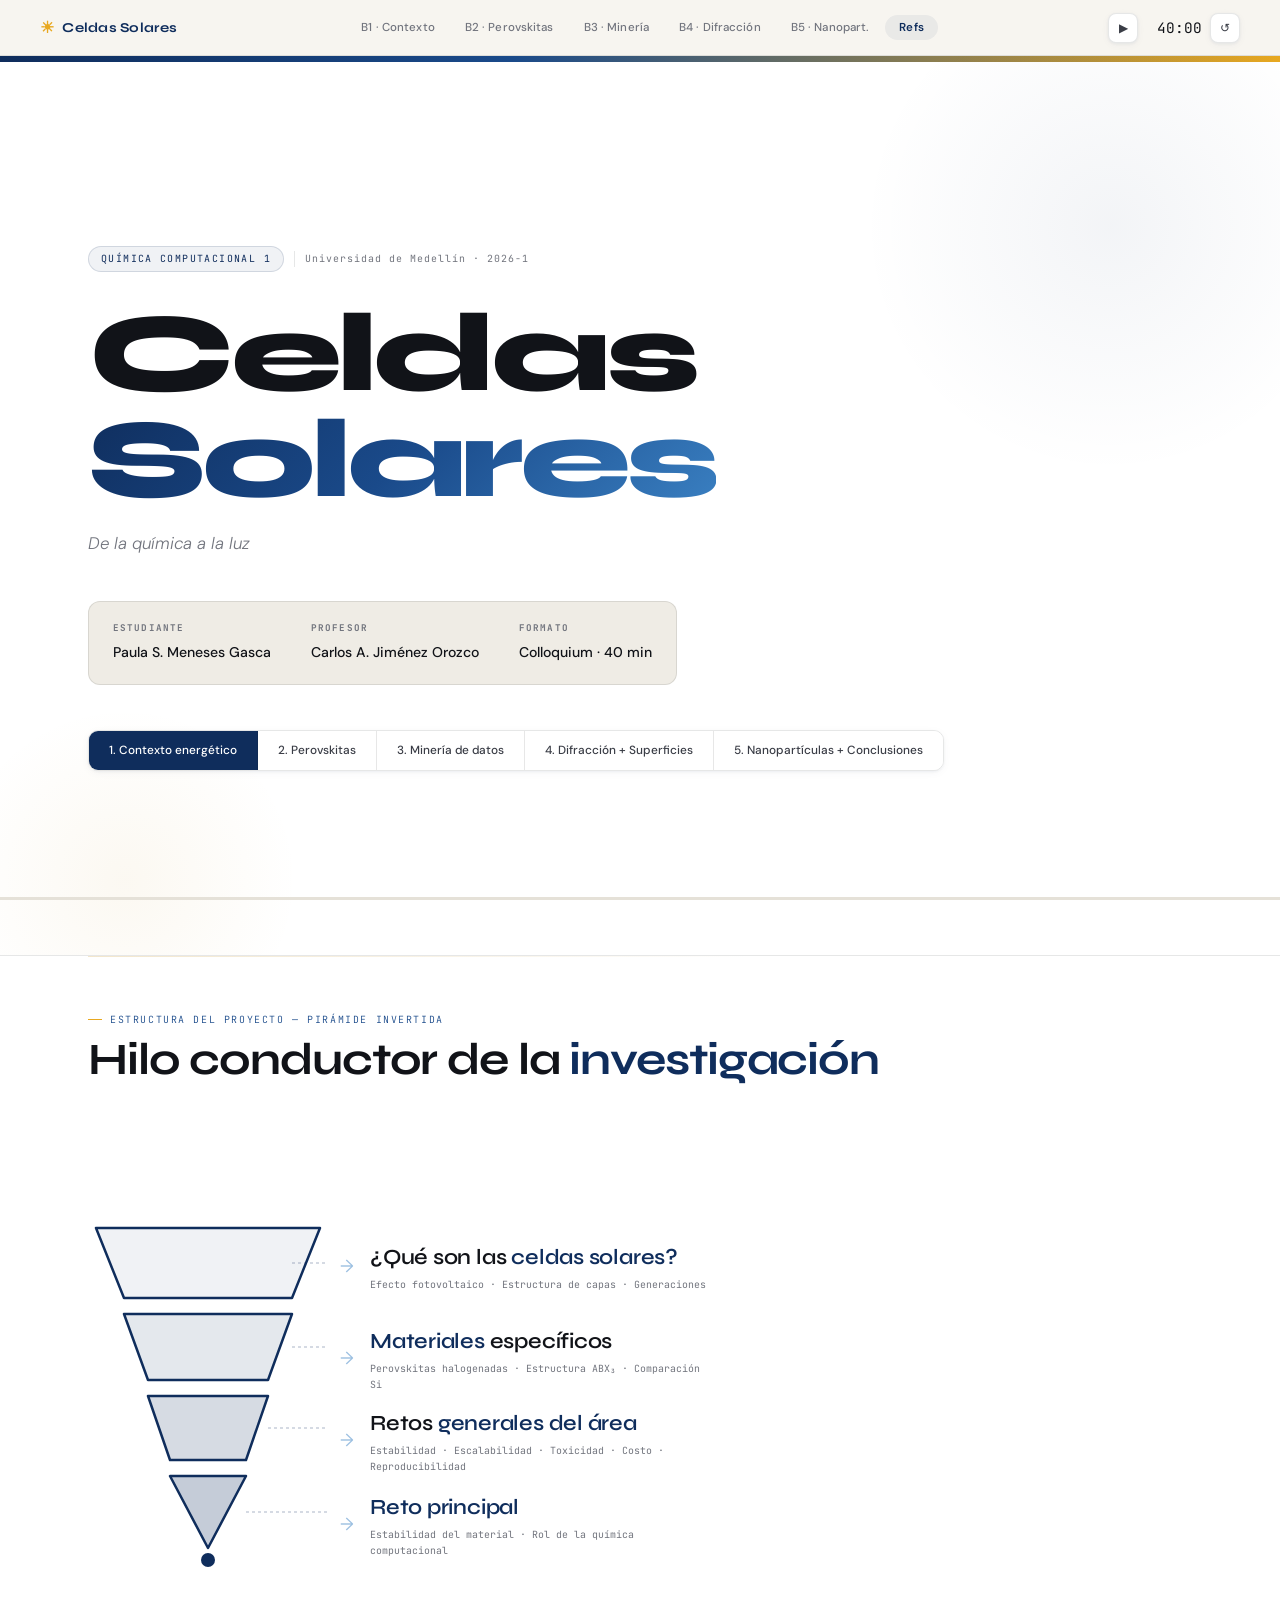
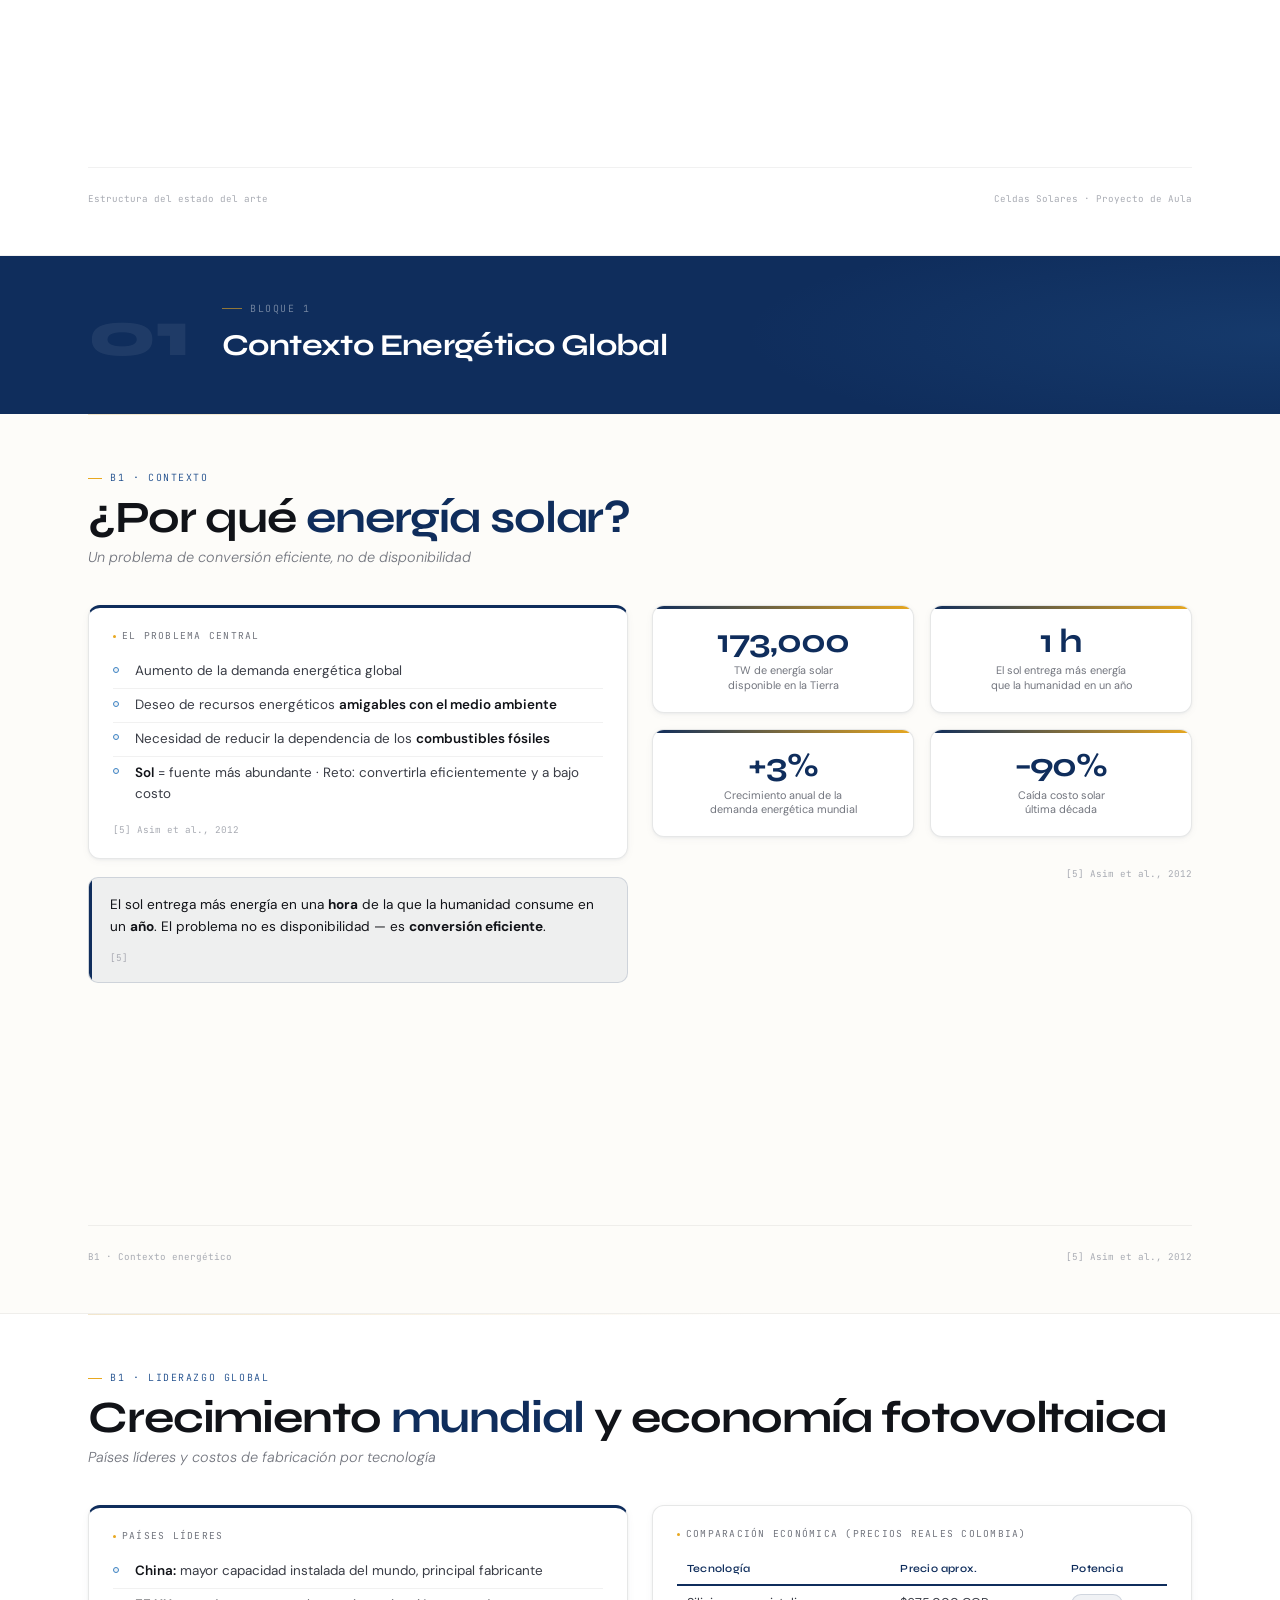
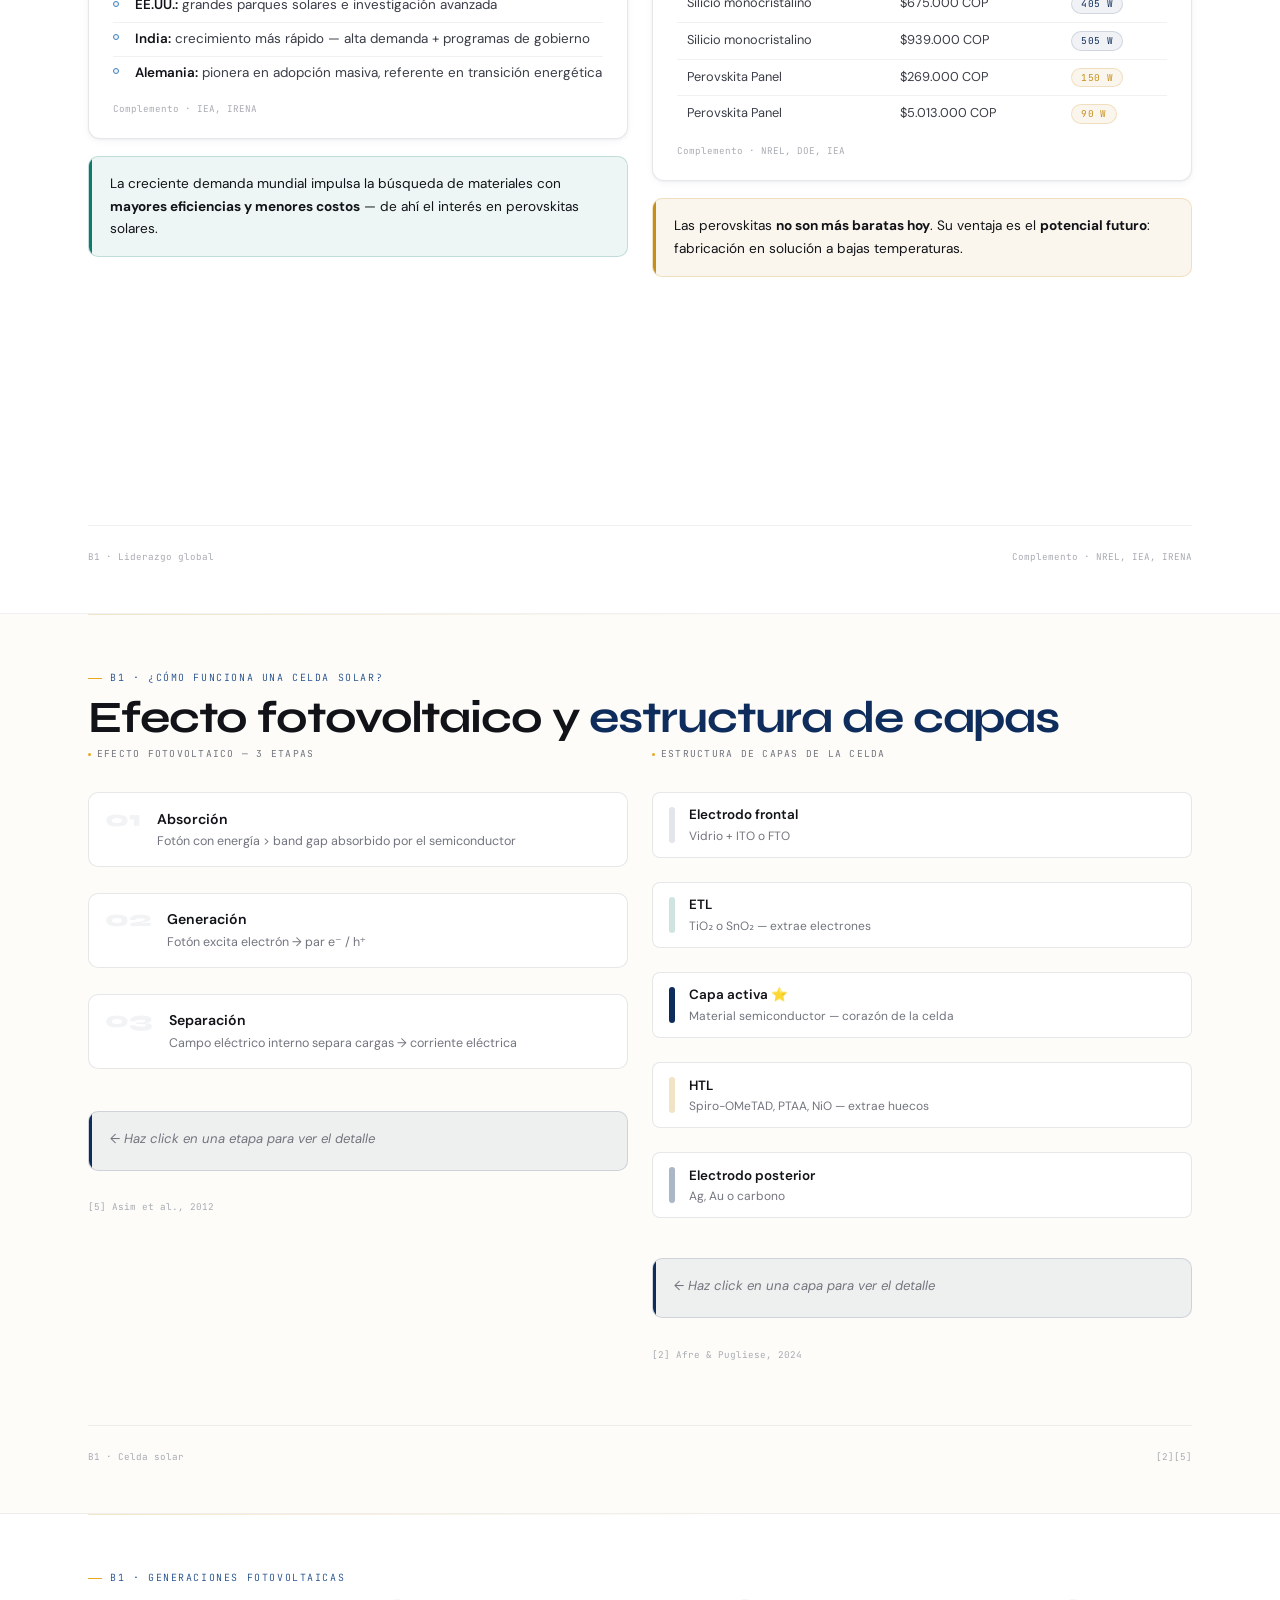
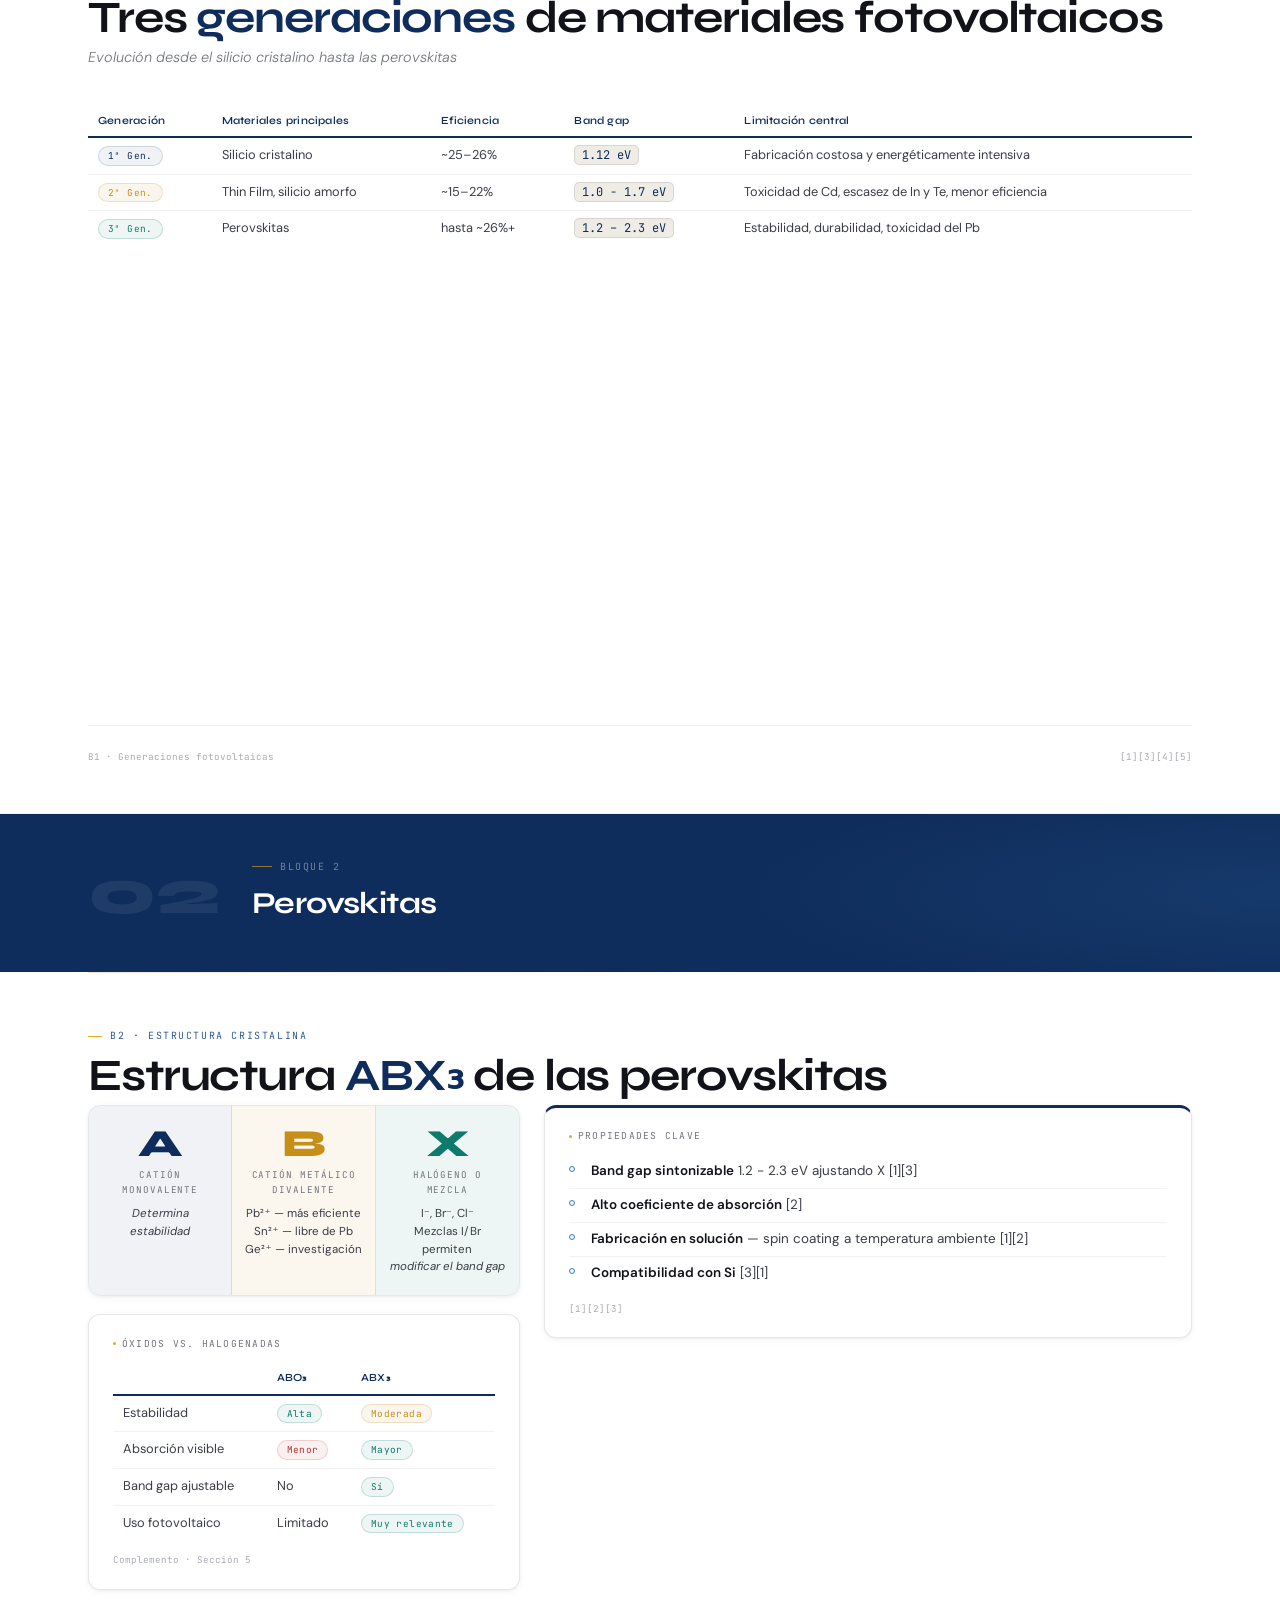
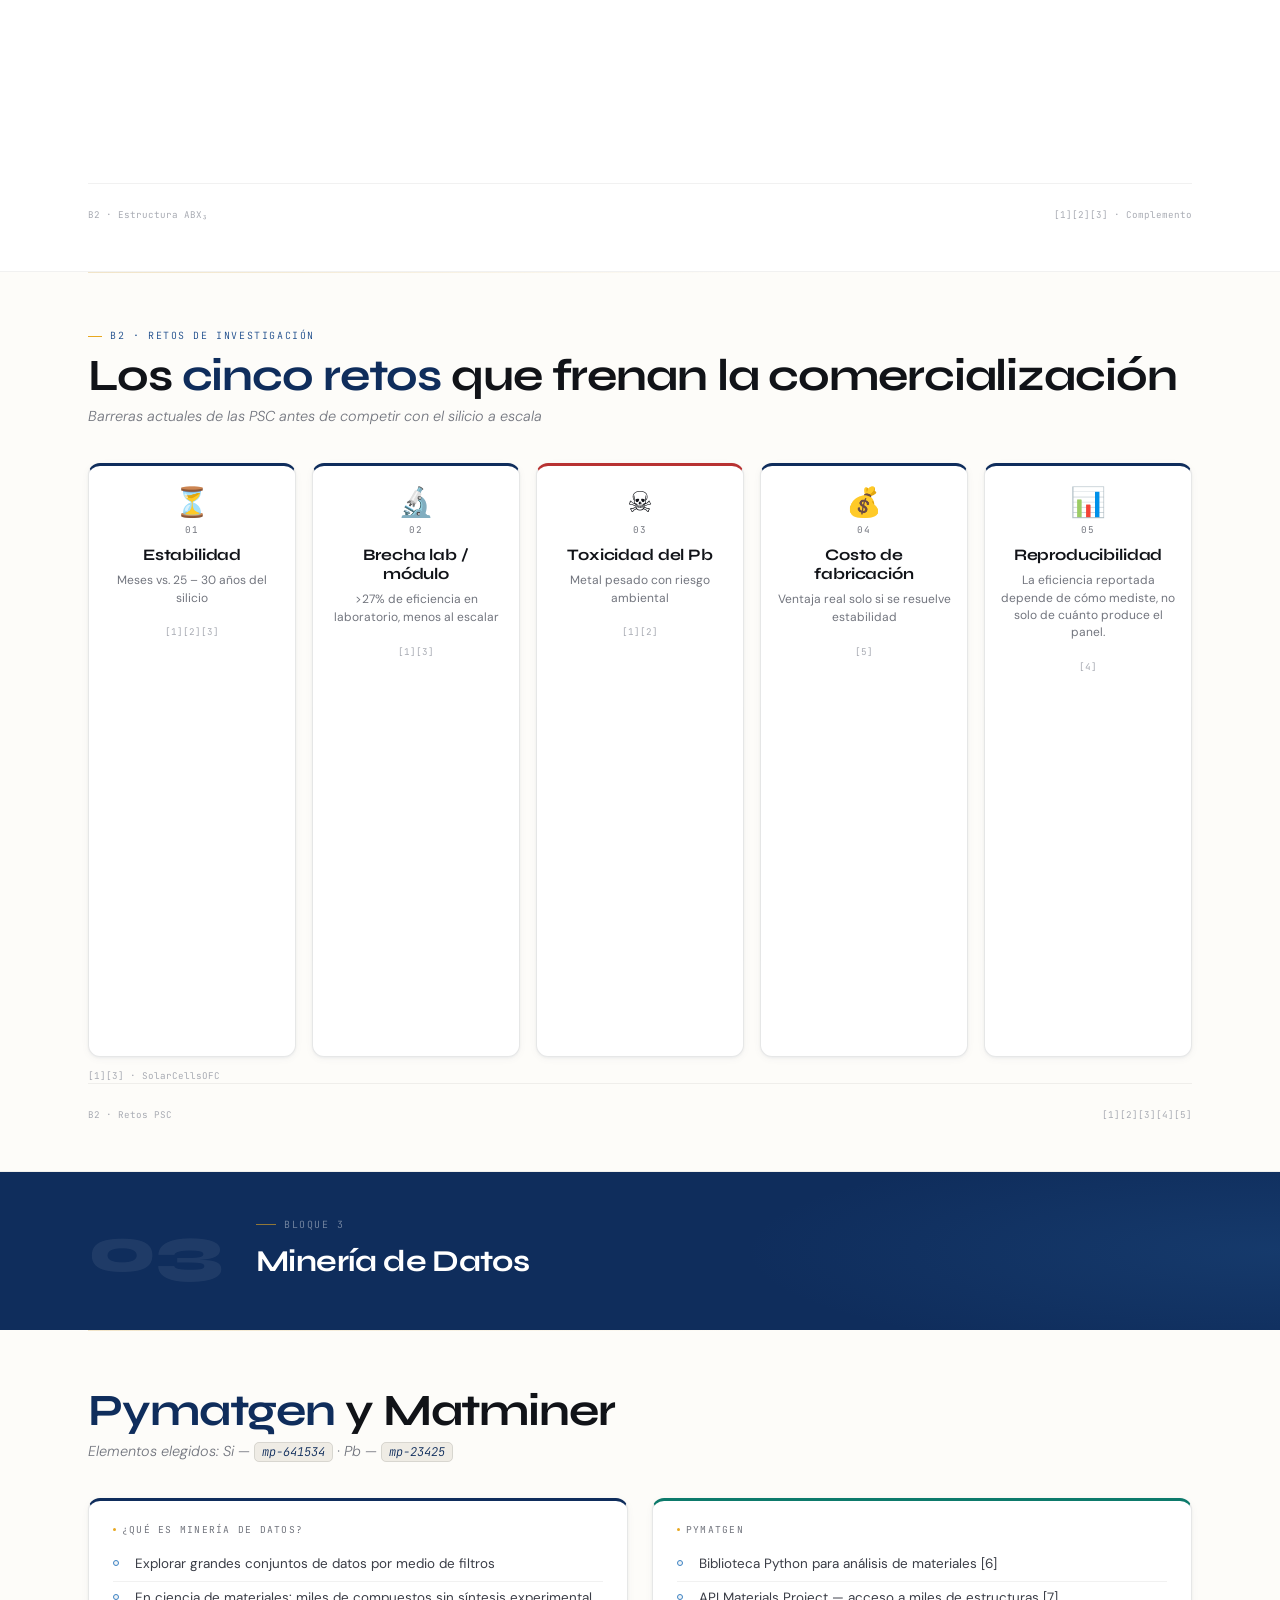
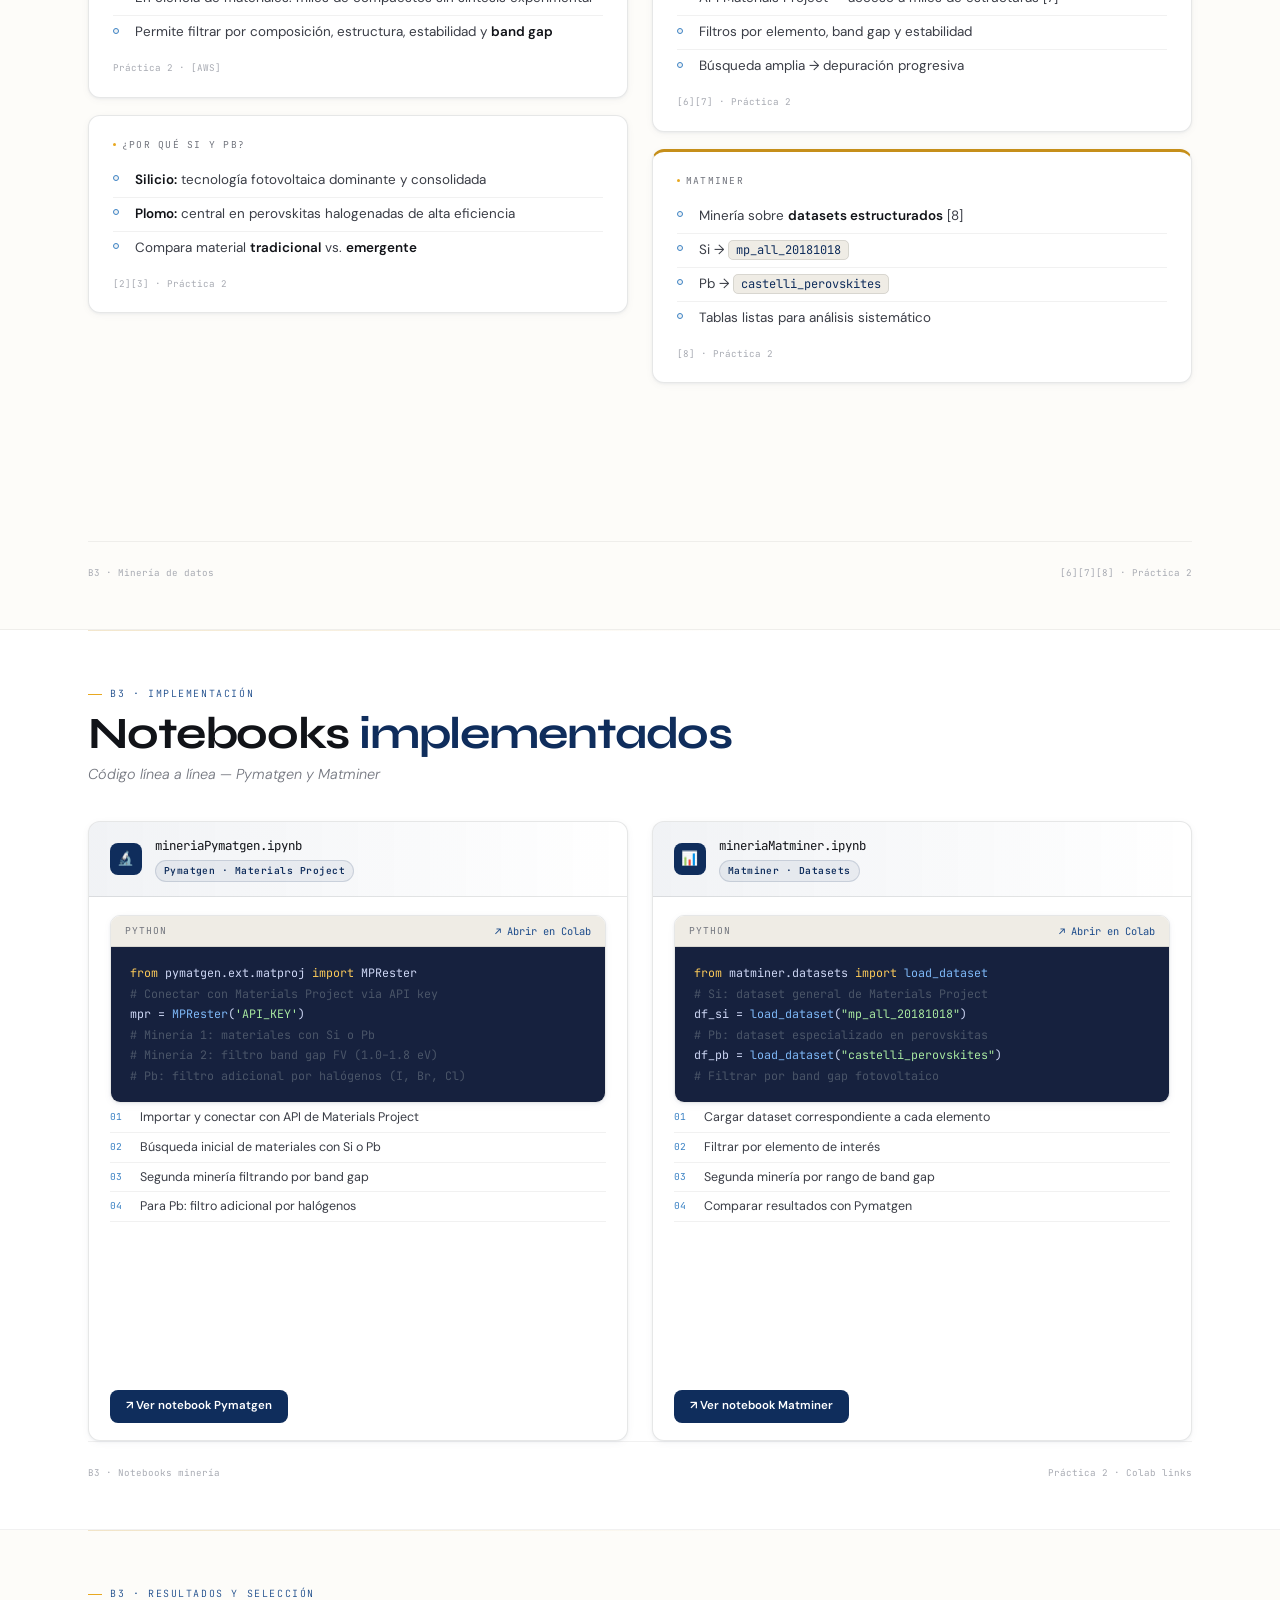
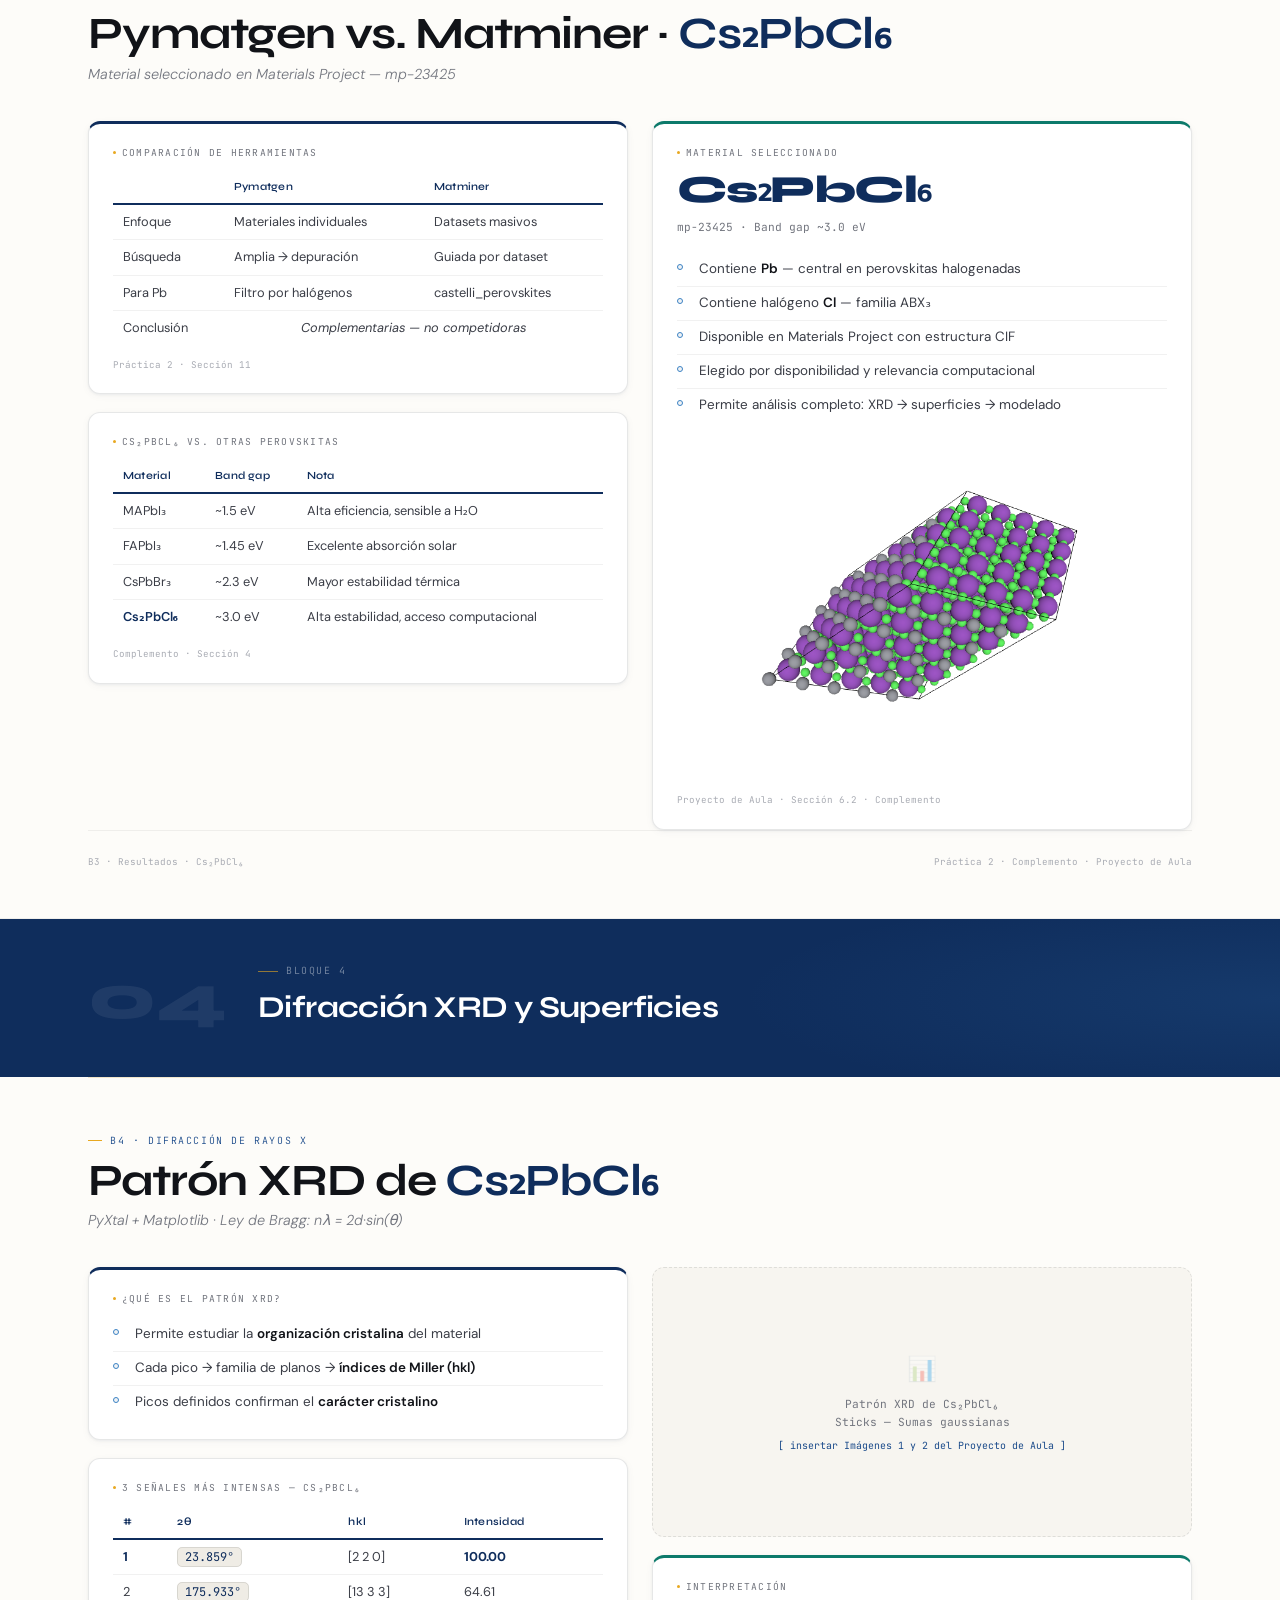
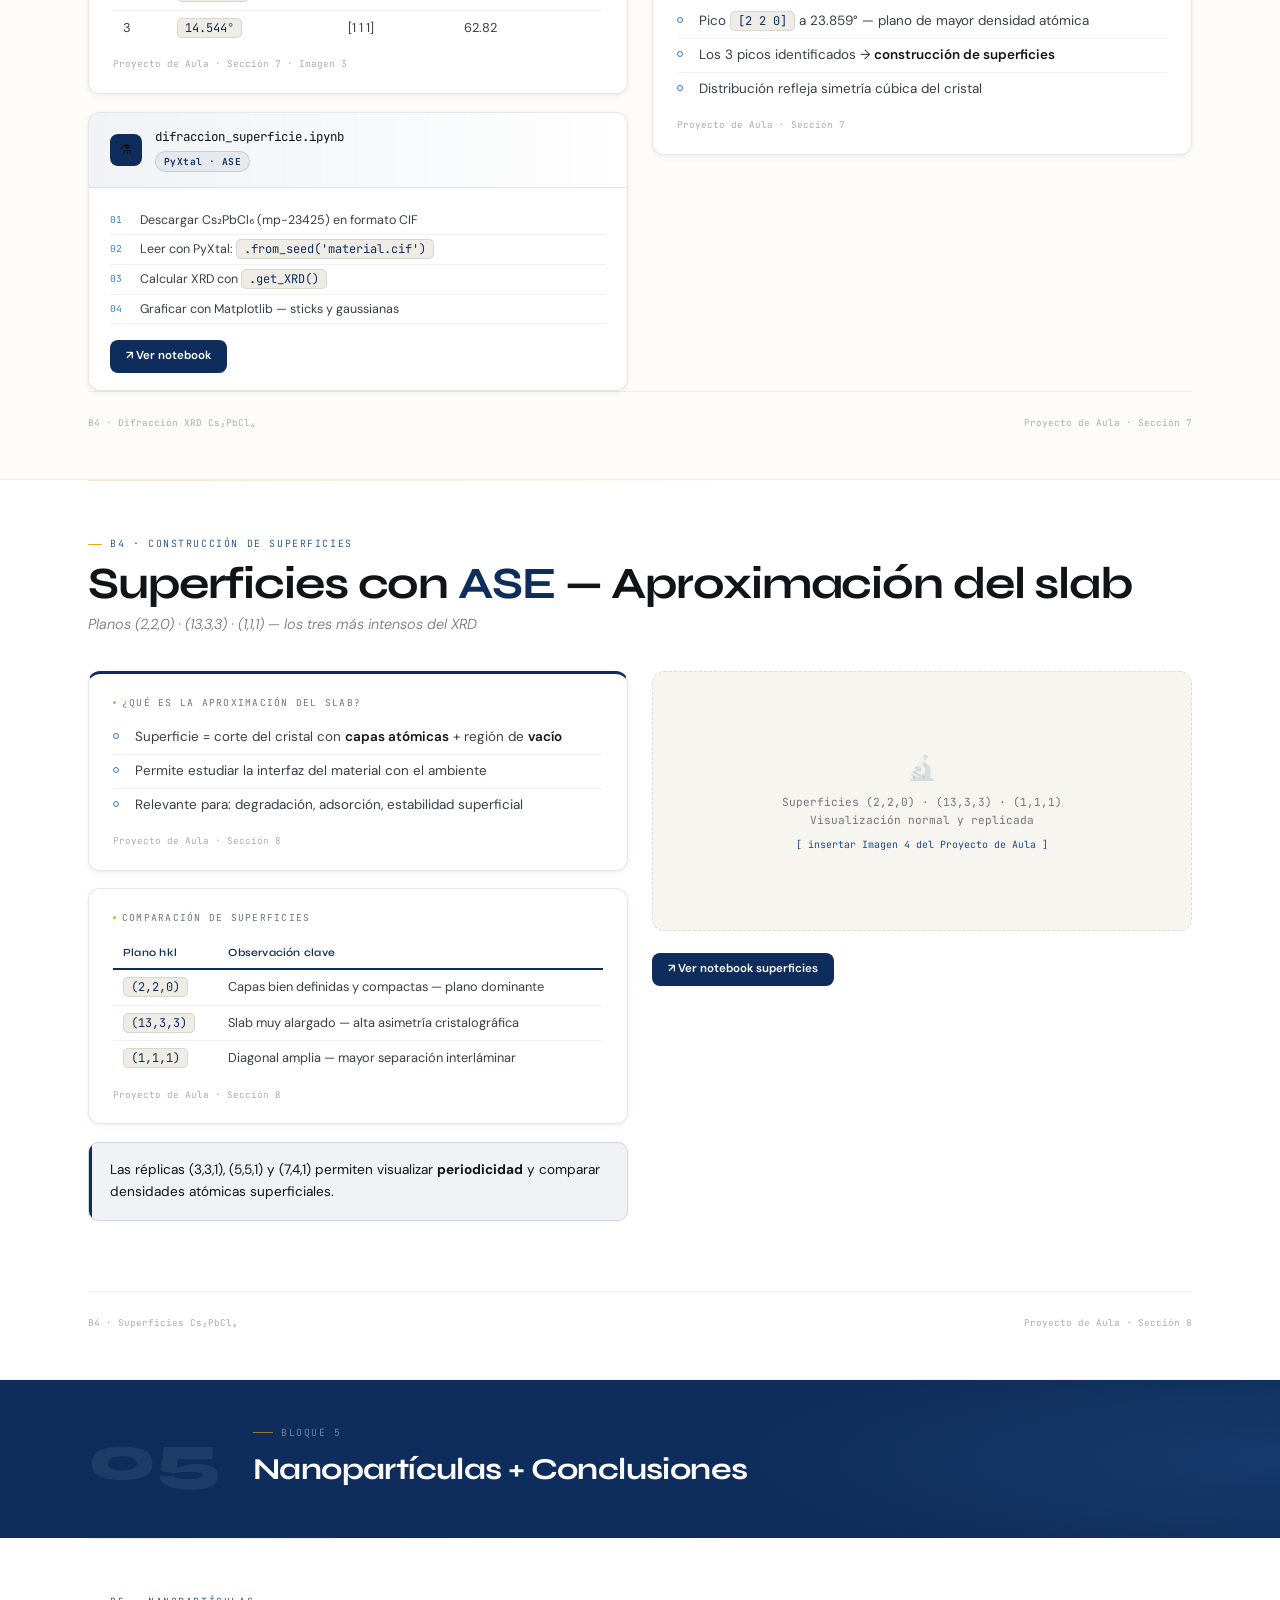
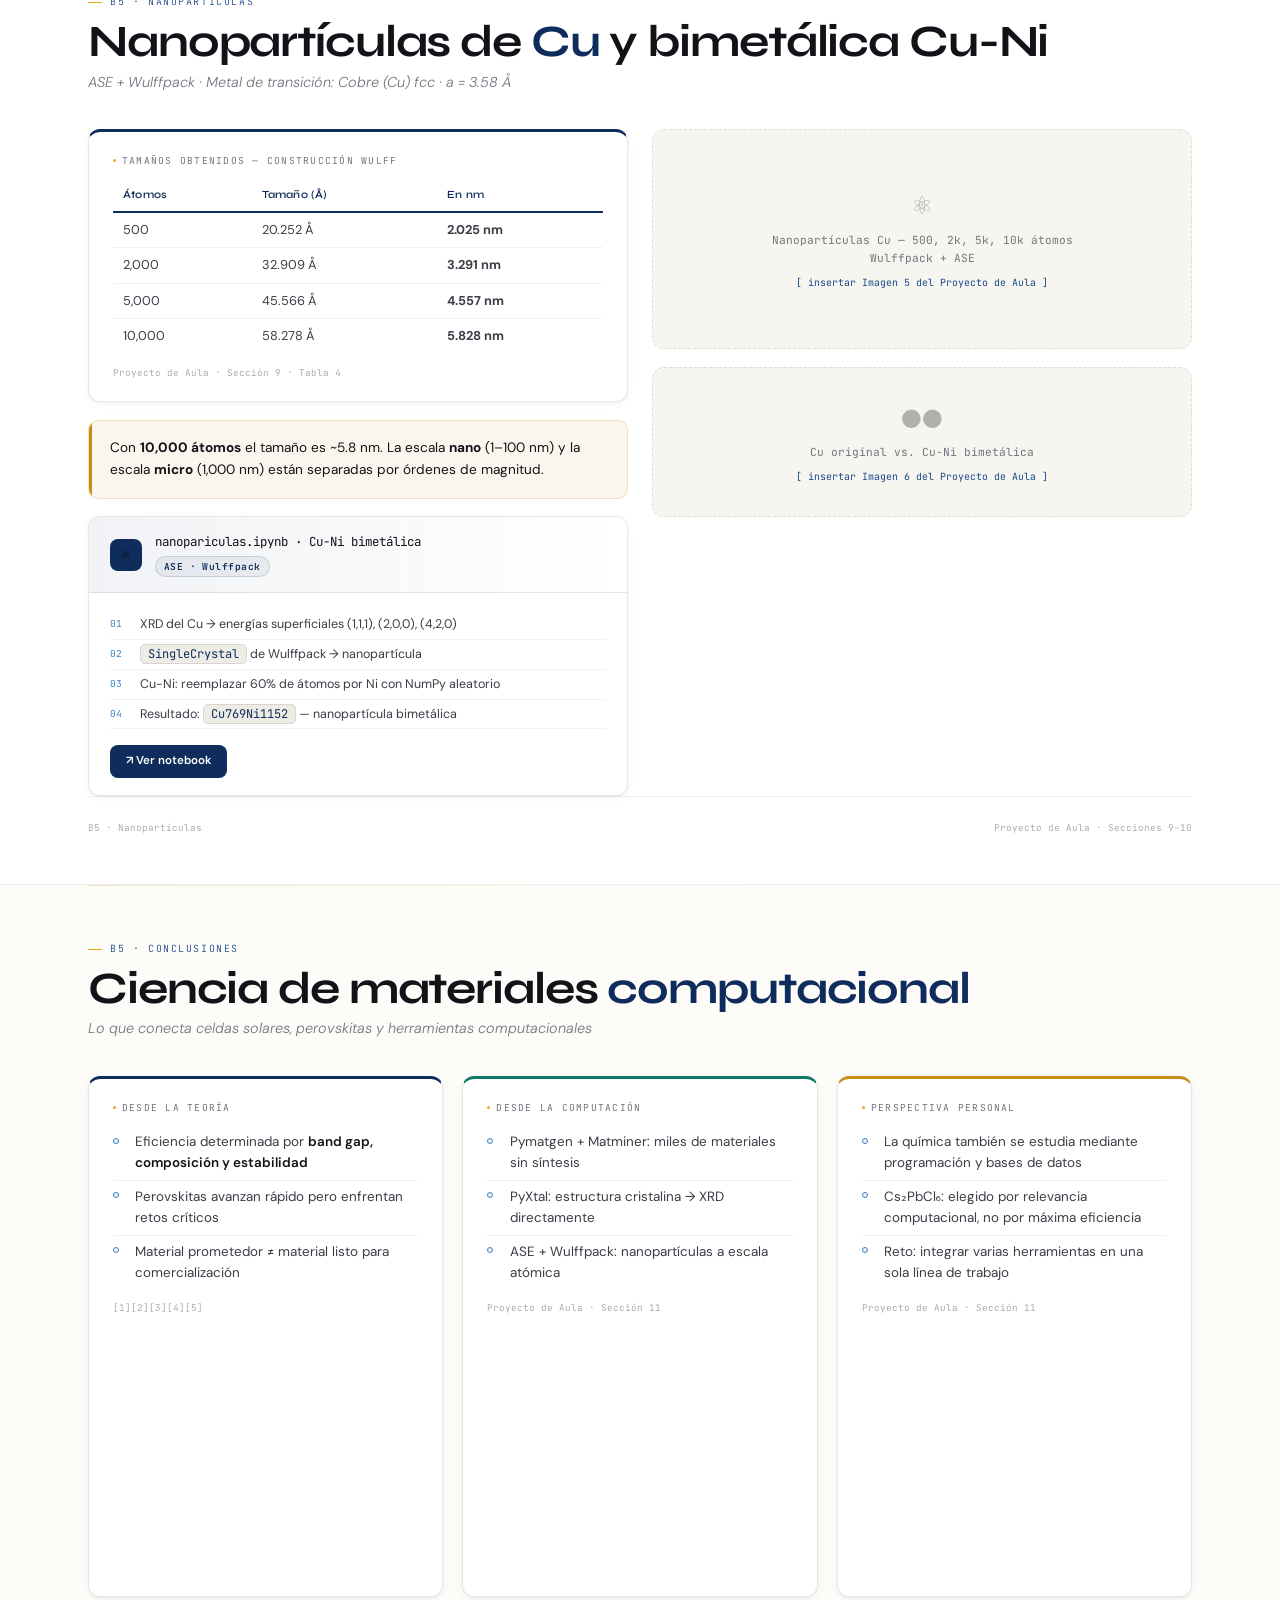
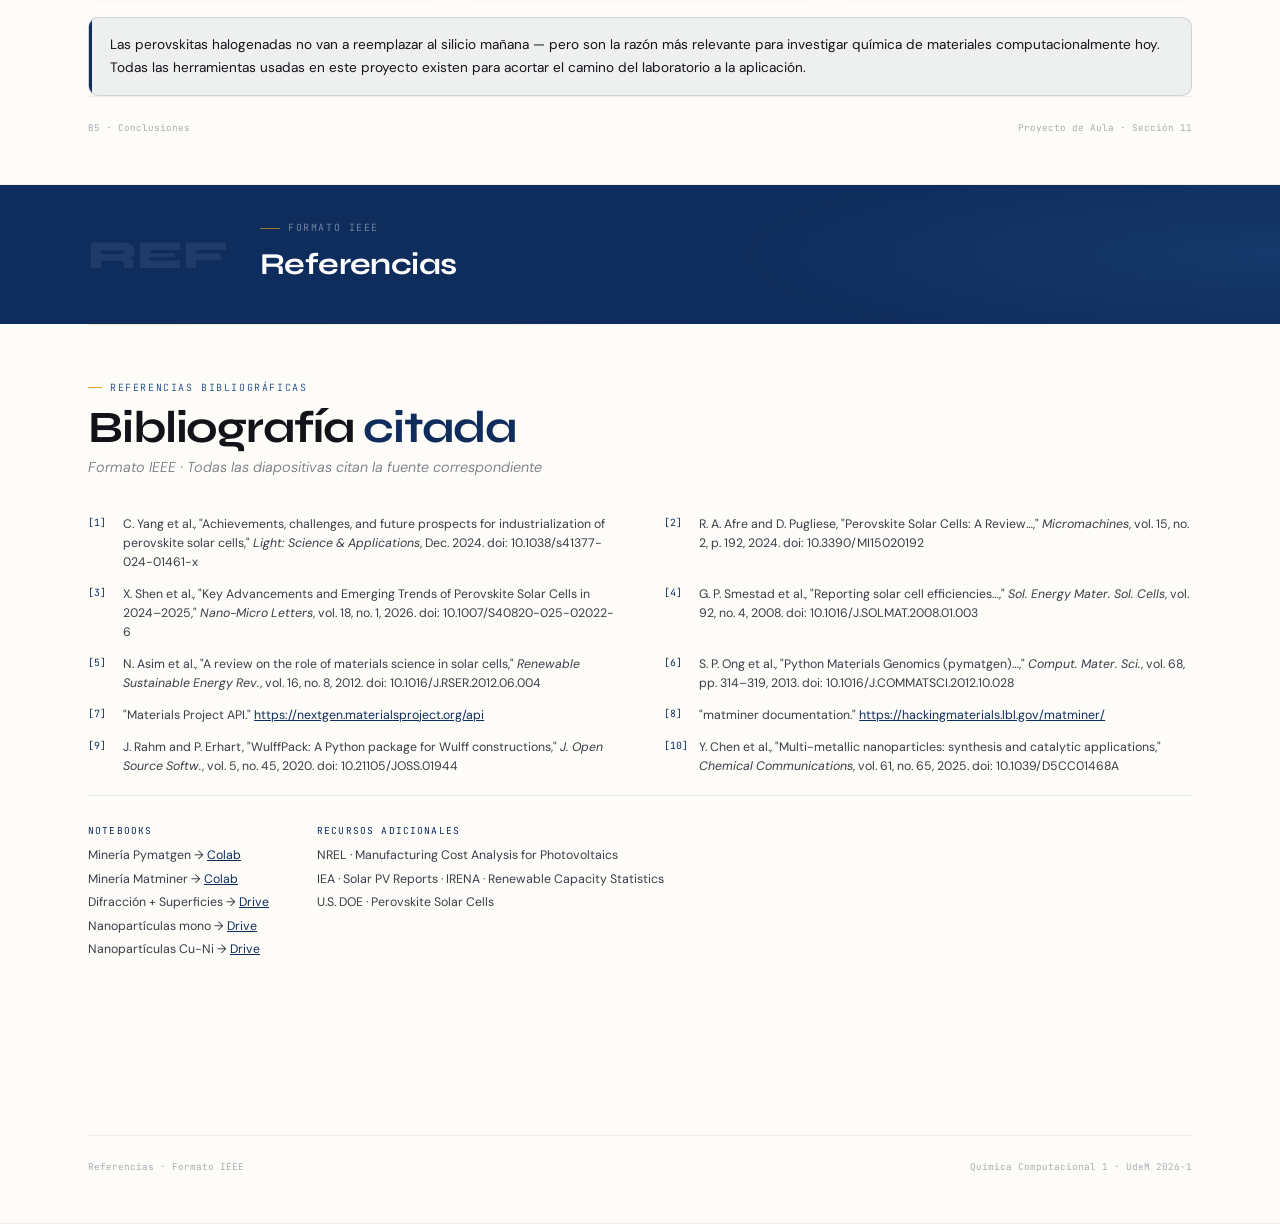
==== commit 5e1f9fd0: "updates hasta bloque 4" ====
--- a/index.html
+++ b/index.html
@@ -76,61 +76,72 @@
   <h2 class="s-title">Hilo conductor de la <em>investigación</em></h2>
 
   <div class="pyramid-wrap">
-    <div class="pyramid-svg-col">
-      <svg width="260" height="480" viewBox="0 0 260 480" fill="none" xmlns="http://www.w3.org/2000/svg">
+
+    <!-- SVG + labels en posición relativa compartida -->
+    <div style="position:relative; width:620px; flex-shrink:0; height:420px;">
+
+      <!-- SVG pirámide -->
+      <svg width="240" height="420" viewBox="0 0 240 420" fill="none" xmlns="http://www.w3.org/2000/svg" style="position:absolute; left:0; top:0;">
         <g class="pyr-level">
-          <path d="M10 20 L250 20 L220 90 L40 90 Z"
+          <path d="M8 10 L232 10 L204 80 L36 80 Z"
             fill="rgba(15,45,92,0.06)" stroke="#0f2d5c" stroke-width="2.5" stroke-linejoin="round"/>
         </g>
         <g class="pyr-level">
-          <path d="M40 108 L220 108 L196 174 L64 174 Z"
-            fill="rgba(15,45,92,0.10)" stroke="#0f2d5c" stroke-width="2.5" stroke-linejoin="round"/>
+          <path d="M36 96 L204 96 L180 162 L60 162 Z"
+            fill="rgba(15,45,92,0.11)" stroke="#0f2d5c" stroke-width="2.5" stroke-linejoin="round"/>
         </g>
         <g class="pyr-level">
-          <path d="M64 192 L196 192 L174 256 L86 256 Z"
-            fill="rgba(15,45,92,0.15)" stroke="#0f2d5c" stroke-width="2.5" stroke-linejoin="round"/>
+          <path d="M60 178 L180 178 L158 242 L82 242 Z"
+            fill="rgba(15,45,92,0.17)" stroke="#0f2d5c" stroke-width="2.5" stroke-linejoin="round"/>
         </g>
         <g class="pyr-level">
-          <path d="M86 274 L174 274 L130 358 Z"
-            fill="rgba(15,45,92,0.22)" stroke="#0f2d5c" stroke-width="2.5" stroke-linejoin="round"/>
-          <circle cx="130" cy="370" r="7" fill="#0f2d5c"/>
+          <path d="M82 258 L158 258 L120 330 Z"
+            fill="rgba(15,45,92,0.24)" stroke="#0f2d5c" stroke-width="2.5" stroke-linejoin="round"/>
+          <circle cx="120" cy="342" r="7" fill="#0f2d5c"/>
         </g>
-        <line x1="220" y1="55"  x2="252" y2="55"  stroke="#0f2d5c" stroke-width="1" stroke-dasharray="3,3" opacity="0.3"/>
-        <line x1="220" y1="141" x2="252" y2="141" stroke="#0f2d5c" stroke-width="1" stroke-dasharray="3,3" opacity="0.3"/>
-        <line x1="196" y1="224" x2="252" y2="224" stroke="#0f2d5c" stroke-width="1" stroke-dasharray="3,3" opacity="0.3"/>
-        <line x1="174" y1="316" x2="252" y2="316" stroke="#0f2d5c" stroke-width="1" stroke-dasharray="3,3" opacity="0.3"/>
+        <!-- líneas punteadas hacia labels -->
+        <line x1="204" y1="45"  x2="244" y2="45"  stroke="#0f2d5c" stroke-width="1" stroke-dasharray="3,3" opacity="0.35"/>
+        <line x1="204" y1="129" x2="244" y2="129" stroke="#0f2d5c" stroke-width="1" stroke-dasharray="3,3" opacity="0.35"/>
+        <line x1="180" y1="210" x2="244" y2="210" stroke="#0f2d5c" stroke-width="1" stroke-dasharray="3,3" opacity="0.35"/>
+        <line x1="158" y1="294" x2="244" y2="294" stroke="#0f2d5c" stroke-width="1" stroke-dasharray="3,3" opacity="0.35"/>
       </svg>
-    </div>
-
-    <div class="pyramid-labels">
-      <div class="pyramid-label-row">
+
+      <!-- Label 1 — alineado con nivel 1 (centro ~45px) -->
+      <div class="pyramid-label-row" style="position:absolute; left:252px; top:22px;">
         <span class="pyr-arrow">→</span>
         <div>
           <p class="pyr-text">¿Qué son las <em>celdas solares?</em></p>
           <p class="pyr-sub">Efecto fotovoltaico · Estructura de capas · Generaciones</p>
         </div>
       </div>
-      <div class="pyramid-label-row">
+
+      <!-- Label 2 — alineado con nivel 2 (centro ~129px) -->
+      <div class="pyramid-label-row" style="position:absolute; left:252px; top:106px;">
         <span class="pyr-arrow">→</span>
         <div>
           <p class="pyr-text"><em>Materiales</em> específicos</p>
           <p class="pyr-sub">Perovskitas halogenadas · Estructura ABX₃ · Comparación Si</p>
         </div>
       </div>
-      <div class="pyramid-label-row">
+
+      <!-- Label 3 — alineado con nivel 3 (centro ~210px) -->
+      <div class="pyramid-label-row" style="position:absolute; left:252px; top:188px;">
         <span class="pyr-arrow">→</span>
         <div>
           <p class="pyr-text">Retos <em>generales del área</em></p>
           <p class="pyr-sub">Estabilidad · Escalabilidad · Toxicidad · Costo · Reproducibilidad</p>
         </div>
       </div>
-      <div class="pyramid-label-row">
+
+      <!-- Label 4 — alineado con nivel 4 (centro ~294px) -->
+      <div class="pyramid-label-row" style="position:absolute; left:252px; top:272px;">
         <span class="pyr-arrow">→</span>
         <div>
           <p class="pyr-text"><em>Reto principal</em></p>
           <p class="pyr-sub">Estabilidad del material · Rol de la química computacional</p>
         </div>
       </div>
+
     </div>
   </div>
 
@@ -145,10 +156,9 @@
 <div class="bdiv" id="b1">
   <div class="bdiv-num">01</div>
   <div class="bdiv-content">
-    <div class="bdiv-tag">Bloque 1 · 10 minutos</div>
+    <div class="bdiv-tag">Bloque 1 </div>
     <div class="bdiv-title">Contexto Energético Global</div>
   </div>
-  <div class="bdiv-time">10 min</div>
 </div>
 
 <!-- 1.1 -->
@@ -177,12 +187,12 @@
 
     <div class="col">
       <div class="stats" style="grid-template-columns:repeat(2,1fr);">
-        <div class="stat"><span class="stat-n">&gt;27%</span><span class="stat-l">PCE perovskita<br>celda simple 2024</span></div>
-        <div class="stat"><span class="stat-n">&gt;34%</span><span class="stat-l">PCE tándem<br>Si / Perovskita</span></div>
-        <div class="stat"><span class="stat-n">3.8%</span><span class="stat-l">PCE perovskita<br>en 2009</span></div>
+        <div class="stat"><span class="stat-n">173,000</span><span class="stat-l">TW de energía solar<br>disponible en la Tierra</span></div>
+        <div class="stat"><span class="stat-n">1 h</span><span class="stat-l">El sol entrega más energía<br>que la humanidad en un año</span></div>
+        <div class="stat"><span class="stat-n">+3%</span><span class="stat-l">Crecimiento anual de la<br>demanda energética mundial</span></div>
         <div class="stat"><span class="stat-n">−90%</span><span class="stat-l">Caída costo solar<br>última década</span></div>
       </div>
-      <div class="cite" style="text-align:right;">[1][3][5]</div>
+      <div class="cite" style="text-align:right;">[5] Asim et al., 2012</div>
     </div>
   </div>
   <div class="s-foot"><span>B1 · Contexto energético</span><span>[5] Asim et al., 2012</span></div>
@@ -233,26 +243,123 @@
   <div class="s-foot"><span>B1 · Liderazgo global</span><span>Complemento · NREL, IEA, IRENA</span></div>
 </section>
 
+<!-- 1.3a — Celda solar interactiva -->
+<section class="slide">
+  <div class="s-eyebrow">B1 · ¿Cómo funciona una celda solar?</div>
+  <h2 class="s-title">Efecto fotovoltaico y <em>estructura de capas</em></h2>
+
+  <div class="g2" style="flex:1;">
+
+    <!-- ETAPAS -->
+    <div class="col">
+      <div class="card-lbl" style="margin-bottom:0.8rem;">Efecto fotovoltaico — 3 etapas</div>
+
+      <div class="fv-step" onclick="selectStep(this,'fv')" data-detail="Un fotón con energía mayor al band gap del semiconductor es absorbido por la capa activa de la celda. Solo los fotones con energía suficiente generan corriente.">
+        <div class="fv-num">01</div>
+        <div class="fv-content">
+          <strong>Absorción</strong>
+          <span>Fotón con energía &gt; band gap absorbido por el semiconductor</span>
+        </div>
+      </div>
+
+      <div class="fv-step" onclick="selectStep(this,'fv')" data-detail="La energía del fotón excita un electrón desde la banda de valencia hacia la banda de conducción, creando un par electrón libre (e⁻) y un hueco de carga positiva (h⁺).">
+        <div class="fv-num">02</div>
+        <div class="fv-content">
+          <strong>Generación</strong>
+          <span>Fotón excita electrón → par e⁻ / h⁺</span>
+        </div>
+      </div>
+
+      <div class="fv-step" onclick="selectStep(this,'fv')" data-detail="El campo eléctrico interno del dispositivo separa el par e⁻/h⁺. Los electrones fluyen hacia un electrodo y los huecos hacia el otro, generando corriente eléctrica en el circuito externo.">
+        <div class="fv-num">03</div>
+        <div class="fv-content">
+          <strong>Separación</strong>
+          <span>Campo eléctrico interno separa cargas → corriente eléctrica</span>
+        </div>
+      </div>
+
+      <div id="fv-detail" class="hl" style="margin-top:1rem; min-height:60px; transition: all 0.3s;">
+        <p style="color:var(--ink3); font-style:italic; font-size:0.82rem;">← Haz click en una etapa para ver el detalle</p>
+      </div>
+      <div class="cite">[5] Asim et al., 2012</div>
+    </div>
+
+    <!-- CAPAS -->
+    <div class="col">
+      <div class="card-lbl" style="margin-bottom:0.8rem;">Estructura de capas de la celda</div>
+
+      <div class="layer-item" onclick="selectStep(this,'layer')" data-detail="Vidrio con recubrimiento conductor transparente (ITO o FTO). Permite el paso de la luz solar hacia la capa activa sin absorberla.">
+        <div class="layer-bar" style="background: rgba(15,45,92,0.12);"></div>
+        <div class="layer-content"><strong>Electrodo frontal</strong><span>Vidrio + ITO o FTO</span></div>
+      </div>
+      <div class="layer-item" onclick="selectStep(this,'layer')" data-detail="Capa transportadora de electrones (ETL). Materiales típicos: TiO₂ o SnO₂. Extrae los electrones generados en la capa activa y los conduce hacia el electrodo frontal.">
+        <div class="layer-bar" style="background: rgba(13,122,107,0.2);"></div>
+        <div class="layer-content"><strong>ETL</strong><span>TiO₂ o SnO₂ — extrae electrones</span></div>
+      </div>
+      <div class="layer-item active-layer" onclick="selectStep(this,'layer')" data-detail="El corazón de la celda. Aquí ocurre la absorción de luz y la generación de pares e⁻/h⁺. En perovskitas, este material es el Cs₂PbCl₆ u otras composiciones ABX₃.">
+        <div class="layer-bar" style="background: var(--navy);"></div>
+        <div class="layer-content"><strong>Capa activa ⭐</strong><span>Material semiconductor — corazón de la celda</span></div>
+      </div>
+      <div class="layer-item" onclick="selectStep(this,'layer')" data-detail="Capa transportadora de huecos (HTL). Materiales típicos: Spiro-OMeTAD, PTAA, NiO. Extrae los huecos (h⁺) de la capa activa y los conduce hacia el electrodo posterior.">
+        <div class="layer-bar" style="background: rgba(198,143,26,0.25);"></div>
+        <div class="layer-content"><strong>HTL</strong><span>Spiro-OMeTAD, PTAA, NiO — extrae huecos</span></div>
+      </div>
+      <div class="layer-item" onclick="selectStep(this,'layer')" data-detail="Electrodo metálico que colecta la corriente generada. Materiales comunes: plata (Ag), oro (Au) o carbono. Cierra el circuito eléctrico del dispositivo.">
+        <div class="layer-bar" style="background: rgba(15,45,92,0.35);"></div>
+        <div class="layer-content"><strong>Electrodo posterior</strong><span>Ag, Au o carbono</span></div>
+      </div>
+
+      <div id="layer-detail" class="hl" style="margin-top:1rem; min-height:60px; transition: all 0.3s;">
+        <p style="color:var(--ink3); font-style:italic; font-size:0.82rem;">← Haz click en una capa para ver el detalle</p>
+      </div>
+      <div class="cite">[2] Afre & Pugliese, 2024</div>
+    </div>
+
+  </div>
+  <div class="s-foot"><span>B1 · Celda solar</span><span>[2][5]</span></div>
+</section>
+
 <!-- 1.3 -->
 <section class="slide">
   <div class="s-eyebrow">B1 · Generaciones fotovoltaicas</div>
   <h2 class="s-title">Tres <em>generaciones</em> de materiales fotovoltaicos</h2>
   <p class="s-sub">Evolución desde el silicio cristalino hasta las perovskitas</p>
 
-  <table class="t" style="margin-bottom:1.5rem;">
-    <thead><tr><th>Generación</th><th>Materiales principales</th><th>PCE máx.</th><th>Limitación central</th></tr></thead>
-    <tbody>
-      <tr><td><span class="tag tag-n">1ª Gen.</span></td><td>Silicio cristalino (c-Si, mc-Si)</td><td>~26% lab / ~22% comercial</td><td>Fabricación costosa y energéticamente intensiva</td></tr>
-      <tr><td><span class="tag tag-g">2ª Gen.</span> Thin Film</td><td>CdTe, CIGS, silicio amorfo</td><td>~22% CdTe / ~14% a-Si</td><td>Toxicidad de Cd, escasez de In y Te</td></tr>
-      <tr><td><span class="tag tag-t">3ª Gen.</span></td><td>Perovskitas, OPV, DSSC, puntos cuánticos, tándem</td><td>&gt;27% simple / &gt;34% tándem</td><td>Estabilidad, escalabilidad, toxicidad del Pb</td></tr>
-    </tbody>
-  </table>
-
-  <div class="g3">
-    <div class="card navy"><div class="card-lbl">1ª Generación</div><p>Band gap Si: <span class="fm">1.12 eV</span>. Domina el mercado (&gt;90%). Límite Shockley-Queisser ~29.4%.</p><div class="cite">[4][5]</div></div>
-    <div class="card gold"><div class="card-lbl">2ª Generación</div><p>Capas 1–10 μm vs ~200 μm del Si. CdTe: <span class="fm">1.45 eV</span>. CIGS: ajustable 1.0–1.7 eV.</p><div class="cite">[5]</div></div>
-    <div class="card teal"><div class="card-lbl">3ª Generación</div><p>De 3.8% (2009) a &gt;27% (2024). Récord 34.6% por LONGi. El avance más rápido en la historia de la PV.</p><div class="cite">[1][3]</div></div>
-  </div>
+<table class="t" style="margin-bottom:1.5rem;">
+  <thead>
+    <tr>
+      <th>Generación</th>
+      <th>Materiales principales</th>
+      <th>Eficiencia</th>
+      <th>Band gap</th>
+      <th>Limitación central</th>
+    </tr>
+  </thead>
+  <tbody>
+    <tr>
+      <td><span class="tag tag-n">1ª Gen.</span></td>
+      <td>Silicio cristalino</td>
+      <td>~25–26%</td>
+      <td><span class="fm">1.12 eV</span></td>
+      <td>Fabricación costosa y energéticamente intensiva</td>
+    </tr>
+    <tr>
+      <td><span class="tag tag-g">2ª Gen.</span></td>
+      <td>Thin Film, silicio amorfo</td>
+      <td>~15–22%</td>
+      <td><span class="fm">1.0 - 1.7 eV</span></td>
+      <td>Toxicidad de Cd, escasez de In y Te, menor eficiencia</td>
+    </tr>
+    <tr>
+      <td><span class="tag tag-t">3ª Gen.</span></td>
+      <td>Perovskitas</td>
+      <td>hasta ~26%+</td>
+      <td><span class="fm">1.2 – 2.3 eV</span></td>
+      <td>Estabilidad, durabilidad, toxicidad del Pb</td>
+    </tr>
+  </tbody>
+</table>
+
   <div class="s-foot"><span>B1 · Generaciones fotovoltaicas</span><span>[1][3][4][5]</span></div>
 </section>
 
@@ -261,66 +368,21 @@
 <div class="bdiv" id="b2">
   <div class="bdiv-num">02</div>
   <div class="bdiv-content">
-    <div class="bdiv-tag">Bloque 2 · 10 minutos</div>
+    <div class="bdiv-tag">Bloque 2</div>
     <div class="bdiv-title">Perovskitas</div>
   </div>
-  <div class="bdiv-time">10 min</div>
 </div>
 
-<!-- 2.1 -->
-<section class="slide">
-  <div class="s-eyebrow">B2 · Funcionamiento</div>
-  <h2 class="s-title">¿Cómo funciona <em>una celda solar?</em></h2>
-  <p class="s-sub">El efecto fotovoltaico y la estructura de capas del dispositivo</p>
-
-  <div class="g2">
-    <div class="col">
-      <div class="card navy">
-        <div class="card-lbl">Efecto fotovoltaico — 3 etapas</div>
-        <ul class="kp">
-          <li><strong>Absorción:</strong> fotón con energía &gt; band gap absorbido por el semiconductor [5]</li>
-          <li><strong>Generación:</strong> fotón excita un electrón → par e⁻ / h⁺ [5]</li>
-          <li><strong>Separación:</strong> campo eléctrico interno separa cargas → corriente eléctrica [5]</li>
-        </ul>
-        <div class="hl" style="margin-top:0.8rem;">
-          <p>El <strong>band gap</strong> determina qué fracción del espectro solar puede absorberse.</p>
-        </div>
-        <div class="cite">[5] Asim et al., 2012</div>
-      </div>
-    </div>
-
-    <div class="col">
-      <div class="card">
-        <div class="card-lbl">Estructura de capas de la celda</div>
-        <table class="t">
-          <thead><tr><th>Capa</th><th>Función / Material típico</th></tr></thead>
-          <tbody>
-            <tr><td>Electrodo frontal</td><td>Vidrio + ITO o FTO — permite el paso de luz</td></tr>
-            <tr><td>ETL</td><td>TiO₂ o SnO₂ — extrae electrones</td></tr>
-            <tr><td><strong>Capa activa</strong></td><td>Material semiconductor — corazón de la celda</td></tr>
-            <tr><td>HTL</td><td>Spiro-OMeTAD, PTAA, NiO — extrae huecos</td></tr>
-            <tr><td>Electrodo posterior</td><td>Ag, Au o carbono</td></tr>
-          </tbody>
-        </table>
-        <div class="cite">[2] Afre & Pugliese, 2024</div>
-      </div>
-    </div>
-  </div>
-  <div class="s-foot"><span>B2 · Efecto fotovoltaico</span><span>[2][5]</span></div>
-</section>
-
-<!-- 2.2 -->
 <section class="slide">
   <div class="s-eyebrow">B2 · Estructura cristalina</div>
   <h2 class="s-title">Estructura <em>ABX₃</em> de las perovskitas</h2>
-  <p class="s-sub">El nombre proviene del mineral CaTiO₃, descubierto en 1839</p>
 
   <div class="g46">
     <div class="col">
       <div class="abx3">
-        <div class="abx3-c a"><span class="abx3-sym">A</span><span class="abx3-role">Catión monovalente</span><div class="abx3-ex">MA⁺, FA⁺ (orgánico)<br>Cs⁺, Rb⁺ (inorgánico)<br><em>Determina estabilidad</em></div></div>
+        <div class="abx3-c a"><span class="abx3-sym">A</span><span class="abx3-role">Catión monovalente</span><div class="abx3-ex"><em>Determina estabilidad</em></div></div>
         <div class="abx3-c b"><span class="abx3-sym">B</span><span class="abx3-role">Catión metálico divalente</span><div class="abx3-ex">Pb²⁺ — más eficiente<br>Sn²⁺ — libre de Pb<br>Ge²⁺ — investigación</div></div>
-        <div class="abx3-c x"><span class="abx3-sym">X</span><span class="abx3-role">Halógeno o mezcla</span><div class="abx3-ex">I⁻, Br⁻, Cl⁻<br>Mezclas I/Br permiten<br><em>tunear el band gap</em></div></div>
+        <div class="abx3-c x"><span class="abx3-sym">X</span><span class="abx3-role">Halógeno o mezcla</span><div class="abx3-ex">I⁻, Br⁻, Cl⁻<br>Mezclas I/Br permiten<br><em>modificar el band gap</em></div></div>
       </div>
       <div class="card">
         <div class="card-lbl">Óxidos vs. Halogenadas</div>
@@ -341,11 +403,10 @@
       <div class="card navy">
         <div class="card-lbl">Propiedades clave</div>
         <ul class="kp">
-          <li><strong>Band gap sintonizable</strong> 1.2–2.3 eV ajustando X [1][3]</li>
-          <li><strong>Alto coeficiente de absorción</strong> — cientos de nm vs ~200 μm del Si [2]</li>
-          <li><strong>Tolerancia a defectos</strong> — facilita la fabricación [2]</li>
+          <li><strong>Band gap sintonizable</strong> 1.2 - 2.3 eV ajustando X [1][3]</li>
+          <li><strong>Alto coeficiente de absorción</strong> [2]</li>
           <li><strong>Fabricación en solución</strong> — spin coating a temperatura ambiente [1][2]</li>
-          <li><strong>Compatibilidad con Si</strong> — tándems &gt;34% PCE [3][1]</li>
+          <li><strong>Compatibilidad con Si</strong> [3][1]</li>
         </ul>
         <div class="cite">[1][2][3]</div>
       </div>
@@ -360,21 +421,52 @@
   <h2 class="s-title">Los <em>cinco retos</em> que frenan la comercialización</h2>
   <p class="s-sub">Barreras actuales de las PSC antes de competir con el silicio a escala</p>
 
-  <div class="g2">
-    <div class="col">
-      <div class="card navy"><div class="card-lbl">Reto 1 — Estabilidad</div><p>PSC se degradan en <strong>meses</strong> vs. 25–30 años del silicio. Causas: humedad, calor, UV, migración iónica, cambios de fase cristalina.</p><div class="cite">[1][2][3]</div></div>
-      <div class="card navy"><div class="card-lbl">Reto 2 — Brecha laboratorio / módulo</div><p>Celdas de laboratorio logran &gt;27%. Al escalar a módulos grandes la uniformidad se deteriora y la eficiencia cae considerablemente.</p><div class="cite">[1][3]</div></div>
-      <div class="card navy"><div class="card-lbl">Reto 3 — Toxicidad del Pb</div><p>Las PSC más eficientes usan plomo. Si el dispositivo se degrada o rompe en campo, el Pb puede liberarse y contaminar el entorno.</p><div class="cite">[1][2]</div></div>
-    </div>
-    <div class="col">
-      <div class="card gold"><div class="card-lbl">Reto 4 — Costo de fabricación</div><p>La ventaja económica de las perovskitas solo es real si se resuelven simultáneamente estabilidad y escalabilidad.</p><div class="cite">[5] · Complemento</div></div>
-      <div class="card gold"><div class="card-lbl">Reto 5 — Reproducibilidad</div><p>Las PSC presentan histéresis eléctrica. Reportar PCE sobre el área activa en lugar del dispositivo total infla resultados en literatura.</p><div class="cite">[4] Smestad et al., 2008</div></div>
-      <div class="hl teal">
-        <p><strong>Conexión computacional:</strong> DFT y dinámica molecular permiten estudiar migración iónica, defectos y estabilidad de fases sin experimentación costosa.</p>
-        <div class="cite">[1][3] · SolarCellsOFC</div>
-      </div>
-    </div>
-  </div>
+  <div style="display:grid; grid-template-columns:repeat(5,1fr); gap:1rem; flex:1; align-items:stretch;">
+
+    <div class="reto-card">
+      <div class="reto-icon">⏳</div>
+      <div class="reto-num">01</div>
+      <div class="reto-title">Estabilidad</div>
+      <div class="reto-line">Meses vs. 25 – 30 años del silicio</div>
+      <div class="cite">[1][2][3]</div>
+    </div>
+
+    <div class="reto-card">
+      <div class="reto-icon">🔬</div>
+      <div class="reto-num">02</div>
+      <div class="reto-title">Brecha lab / módulo</div>
+      <div class="reto-line">&gt;27% de eficiencia en laboratorio, menos al escalar</div>
+      <div class="cite">[1][3]</div>
+    </div>
+
+    <div class="reto-card reto-highlight">
+      <div class="reto-icon">☠️</div>
+      <div class="reto-num">03</div>
+      <div class="reto-title">Toxicidad del Pb</div>
+      <div class="reto-line">Metal pesado con riesgo ambiental</div>
+      <div class="cite">[1][2]</div>
+    </div>
+
+    <div class="reto-card">
+      <div class="reto-icon">💰</div>
+      <div class="reto-num">04</div>
+      <div class="reto-title">Costo de fabricación</div>
+      <div class="reto-line">Ventaja real solo si se resuelve estabilidad</div>
+      <div class="cite">[5]</div>
+    </div>
+
+    <div class="reto-card">
+      <div class="reto-icon">📊</div>
+      <div class="reto-num">05</div>
+      <div class="reto-title">Reproducibilidad</div>
+      <div class="reto-line">La eficiencia reportada depende de cómo mediste, no solo de cuánto produce el panel.</div>
+      <div class="cite">[4]</div>
+    </div>
+
+  </div>
+
+  <div class="cite">[1][3] · SolarCellsOFC</div>
+
   <div class="s-foot"><span>B2 · Retos PSC</span><span>[1][2][3][4][5]</span></div>
 </section>
 
@@ -383,15 +475,13 @@
 <div class="bdiv" id="b3">
   <div class="bdiv-num">03</div>
   <div class="bdiv-content">
-    <div class="bdiv-tag">Bloque 3 · 8 minutos</div>
+    <div class="bdiv-tag">Bloque 3 </div>
     <div class="bdiv-title">Minería de Datos</div>
   </div>
-  <div class="bdiv-time">8 min</div>
 </div>
 
 <!-- 3.1 -->
 <section class="slide">
-  <div class="s-eyebrow">B3 · Minería de datos</div>
   <h2 class="s-title"><em>Pymatgen</em> y Matminer</h2>
   <p class="s-sub">Elementos elegidos: Si — <span class="fm">mp-641534</span> · Pb — <span class="fm">mp-23425</span></p>
 
@@ -400,9 +490,9 @@
       <div class="card navy">
         <div class="card-lbl">¿Qué es minería de datos?</div>
         <ul class="kp">
-          <li>Explorar grandes conjuntos de datos para descubrir patrones</li>
+          <li>Explorar grandes conjuntos de datos por medio de filtros</li>
           <li>En ciencia de materiales: miles de compuestos sin síntesis experimental</li>
-          <li>Permite filtrar por composición, estructura y <strong>band gap</strong></li>
+          <li>Permite filtrar por composición, estructura, estabilidad y <strong>band gap</strong></li>
         </ul>
         <div class="cite">Práctica 2 · [AWS]</div>
       </div>
@@ -458,11 +548,10 @@
         </div>
       </div>
       <div class="nb-body">
-        <p class="nb-desc">Minería de materiales con Si y Pb desde Materials Project. Filtros por composición, band gap y estabilidad.</p>
         <div class="code-wrap">
           <div class="code-head">
             <span class="code-lang">Python</span>
-            <a class="code-link" href="https://colab.research.google.com/drive/1z7QVkLLKNQrOLnsNAbO_egvX3SJAaNd?usp=sharing" target="_blank">↗ Abrir en Colab</a>
+            <a class="code-link" href="https://colab.research.google.com/drive/1z7QVkLLKNQrOLnsNAbO_egvX3S-JAaNd?usp=sharing" target="_blank">↗ Abrir en Colab</a>
           </div>
           <div class="code-body"><pre><span class="k">from</span> <span class="n">pymatgen.ext.matproj</span> <span class="k">import</span> <span class="n">MPRester</span>
 <span class="c"># Conectar con Materials Project via API key</span>
@@ -477,7 +566,7 @@
           <li>Segunda minería filtrando por band gap</li>
           <li>Para Pb: filtro adicional por halógenos</li>
         </ol>
-        <a class="btn-nb" href="https://colab.research.google.com/drive/1z7QVkLLKNQrOLnsNAbO_egvX3SJAaNd?usp=sharing" target="_blank">↗ Ver notebook Pymatgen</a>
+        <a class="btn-nb" href="https://colab.research.google.com/drive/1z7QVkLLKNQrOLnsNAbO_egvX3S-JAaNd?usp=sharing" target="_blank">↗ Ver notebook Pymatgen</a>
       </div>
     </div>
 
@@ -490,7 +579,6 @@
         </div>
       </div>
       <div class="nb-body">
-        <p class="nb-desc">Minería con datasets estructurados. Si: <span class="fm">mp_all_20181018</span> · Pb: <span class="fm">castelli_perovskites</span>.</p>
         <div class="code-wrap">
           <div class="code-head">
             <span class="code-lang">Python</span>
@@ -545,7 +633,7 @@
             <tr><td>MAPbI₃</td><td>~1.5 eV</td><td>Alta eficiencia, sensible a H₂O</td></tr>
             <tr><td>FAPbI₃</td><td>~1.45 eV</td><td>Excelente absorción solar</td></tr>
             <tr><td>CsPbBr₃</td><td>~2.3 eV</td><td>Mayor estabilidad térmica</td></tr>
-            <tr><td style="font-weight:600; color:var(--navy);">Cs₂PbCl₆</td><td>~3.0 eV</td><td>Alta estabilidad, modelado comp.</td></tr>
+            <tr><td style="font-weight:600; color:var(--navy);">Cs₂PbCl₆</td><td>~3.0 eV</td><td>Alta estabilidad, acceso computacional</td></tr>
           </tbody>
         </table>
         <div class="cite">Complemento · Sección 4</div>
@@ -564,6 +652,7 @@
           <li>Elegido por disponibilidad y relevancia computacional</li>
           <li>Permite análisis completo: XRD → superficies → modelado</li>
         </ul>
+        <img src="material_final.png" alt="material perovskita" style="width:100%; border-radius:8px;">
         <div class="cite">Proyecto de Aula · Sección 6.2 · Complemento</div>
       </div>
     </div>
@@ -576,10 +665,9 @@
 <div class="bdiv" id="b4">
   <div class="bdiv-num">04</div>
   <div class="bdiv-content">
-    <div class="bdiv-tag">Bloque 4 · 8 minutos</div>
+    <div class="bdiv-tag">Bloque 4</div>
     <div class="bdiv-title">Difracción XRD y Superficies</div>
   </div>
-  <div class="bdiv-time">8 min</div>
 </div>
 
 <!-- 4.1 -->
@@ -696,10 +784,9 @@
 <div class="bdiv" id="b5">
   <div class="bdiv-num">05</div>
   <div class="bdiv-content">
-    <div class="bdiv-tag">Bloque 5 · 4 minutos</div>
+    <div class="bdiv-tag">Bloque 5 </div>
     <div class="bdiv-title">Nanopartículas + Conclusiones</div>
   </div>
-  <div class="bdiv-time">4 min</div>
 </div>
 
 <!-- 5.1 -->
--- a/styles.css
+++ b/styles.css
@@ -666,5 +666,89 @@
 .pyramid-label-row:nth-child(1){ animation-delay: 0.25s; }
 .pyramid-label-row:nth-child(2){ animation-delay: 0.40s; }
 .pyramid-label-row:nth-child(3){ animation-delay: 0.55s; }
+/* ══ INTERACTIVE CELL SLIDE ══ */
+.fv-step {
+  display: flex; align-items: flex-start; gap: 1rem;
+  padding: 0.9rem 1rem;
+  border: 1px solid var(--border);
+  border-radius: 10px;
+  cursor: pointer;
+  background: var(--surface);
+  transition: all 0.2s;
+  margin-bottom: 0.5rem;
+}
+.fv-step:hover { border-color: var(--navy-border); background: var(--navy-pale); }
+.fv-step.active {
+  border-color: var(--navy);
+  background: var(--navy-pale);
+  box-shadow: var(--shadow-md);
+}
+.fv-num {
+  font-family: var(--display); font-size: 1.4rem; font-weight: 800;
+  color: var(--navy-pale); line-height: 1; flex-shrink: 0;
+  transition: color 0.2s;
+}
+.fv-step.active .fv-num { color: var(--navy); }
+.fv-content { display: flex; flex-direction: column; gap: 2px; }
+.fv-content strong { font-size: 0.88rem; color: var(--ink); font-weight: 600; }
+.fv-content span { font-size: 0.78rem; color: var(--ink3); }
+
+.layer-item {
+  display: flex; align-items: center; gap: 0.9rem;
+  padding: 0.7rem 1rem;
+  border: 1px solid var(--border);
+  border-radius: 8px;
+  cursor: pointer;
+  background: var(--surface);
+  transition: all 0.2s;
+  margin-bottom: 0.4rem;
+}
+.layer-item:hover { border-color: var(--navy-border); background: var(--navy-pale); }
+.layer-item.active {
+  border-color: var(--navy);
+  background: var(--navy-pale);
+  box-shadow: var(--shadow-sm);
+}
+.layer-bar {
+  width: 6px; min-height: 36px; border-radius: 3px; flex-shrink: 0;
+  transition: transform 0.2s;
+}
+.layer-item.active .layer-bar { transform: scaleY(1.2); }
+.layer-content { display: flex; flex-direction: column; gap: 1px; }
+.layer-content strong { font-size: 0.84rem; color: var(--ink); font-weight: 600; }
+.layer-content span { font-size: 0.75rem; color: var(--ink3); }
+/* ══ RETO CARDS ══ */
+.reto-card {
+  border: 1px solid var(--border);
+  border-radius: 12px;
+  padding: 1.4rem 1rem;
+  background: var(--surface);
+  display: flex; flex-direction: column;
+  align-items: center; text-align: center;
+  gap: 0.4rem;
+  box-shadow: var(--shadow-sm);
+  transition: box-shadow 0.2s, border-color 0.2s;
+  border-top: 3px solid var(--navy);
+}
+.reto-card:hover {
+  box-shadow: var(--shadow-md);
+  border-color: var(--navy);
+}
+.reto-card.reto-highlight { border-top-color: var(--red); }
+.reto-icon { font-size: 1.8rem; line-height: 1; }
+.reto-num {
+  font-family: var(--mono); font-size: 0.58rem;
+  color: var(--ink3); letter-spacing: 0.12em;
+}
+.reto-title {
+  font-family: var(--display); font-size: 1rem;
+  font-weight: 700; color: var(--ink);
+  line-height: 1.2; letter-spacing: -0.01em;
+}
+.reto-line {
+  font-size: 0.75rem; color: var(--ink3);
+  line-height: 1.45; margin-top: 2px;
+}
+
 hr.sep { border: none; border-top: 1px solid var(--border); margin: 1.2rem 0; }
 a { color: var(--navy); }
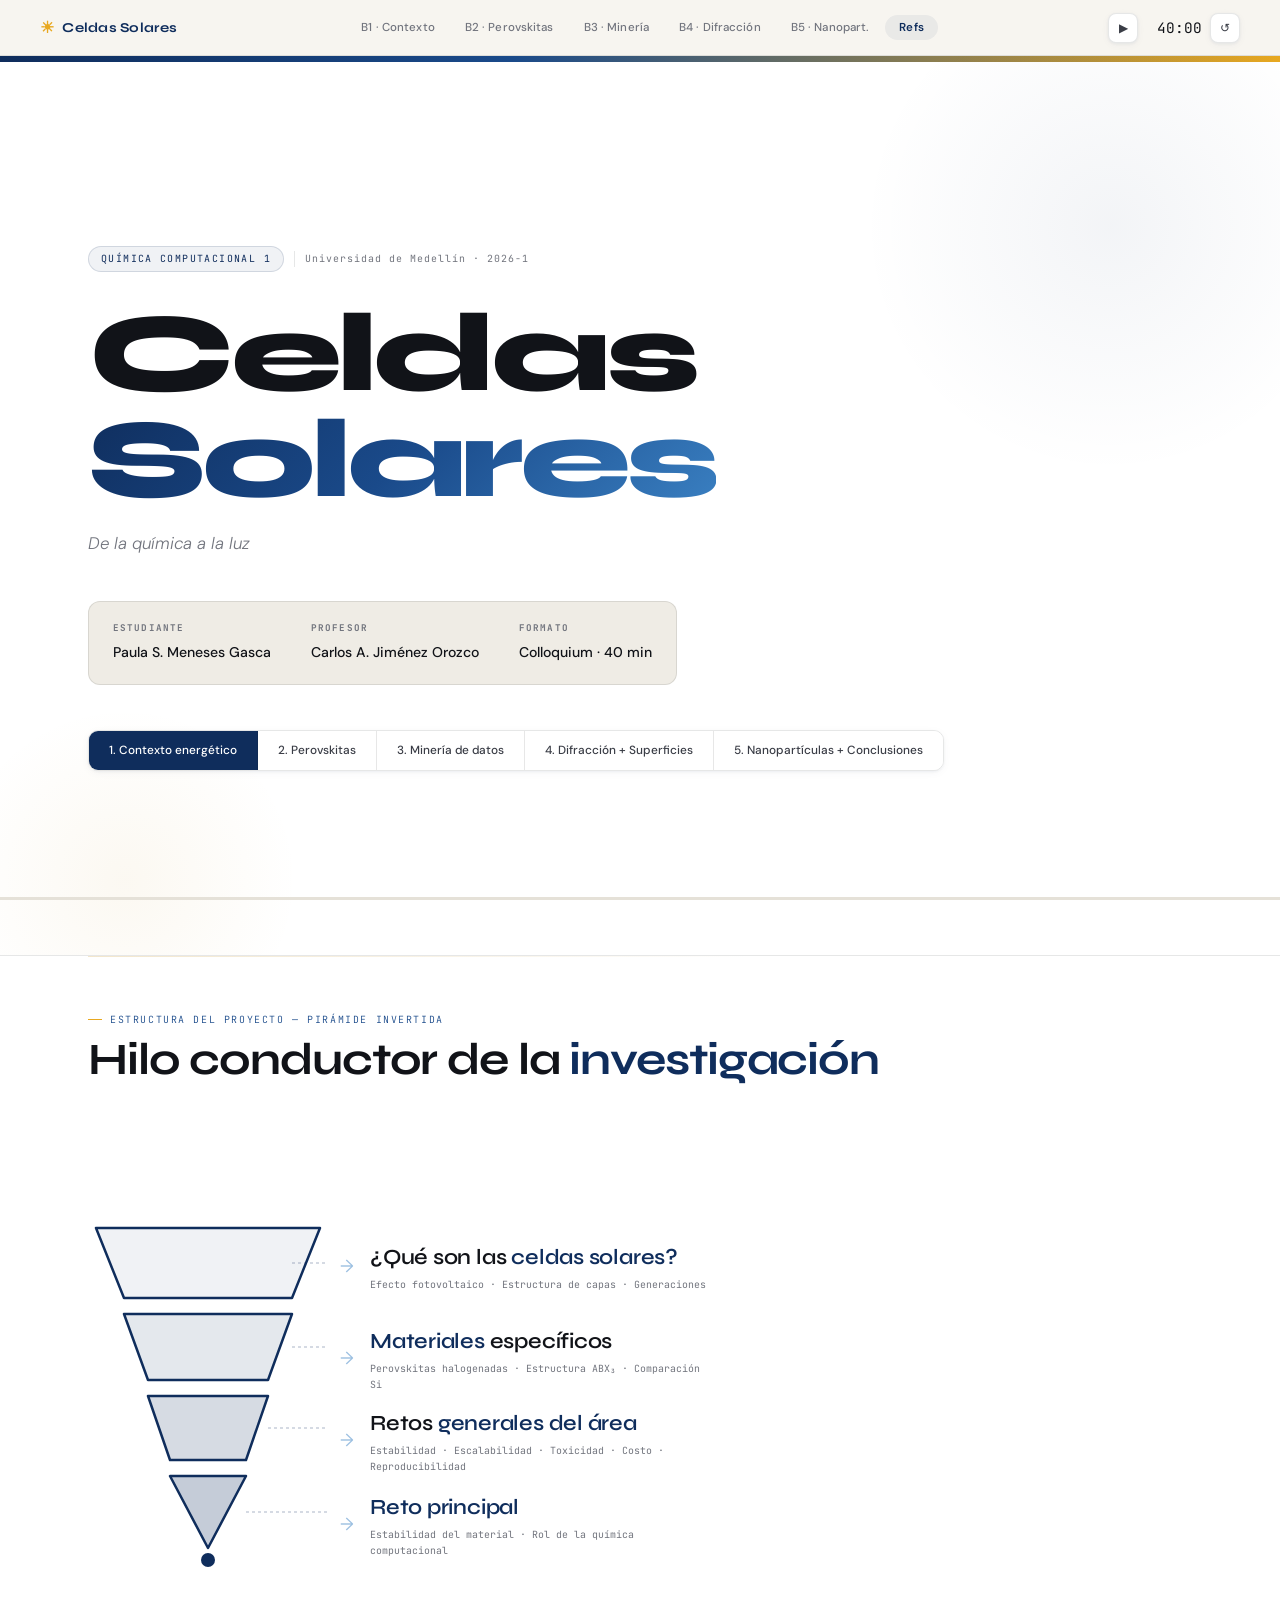
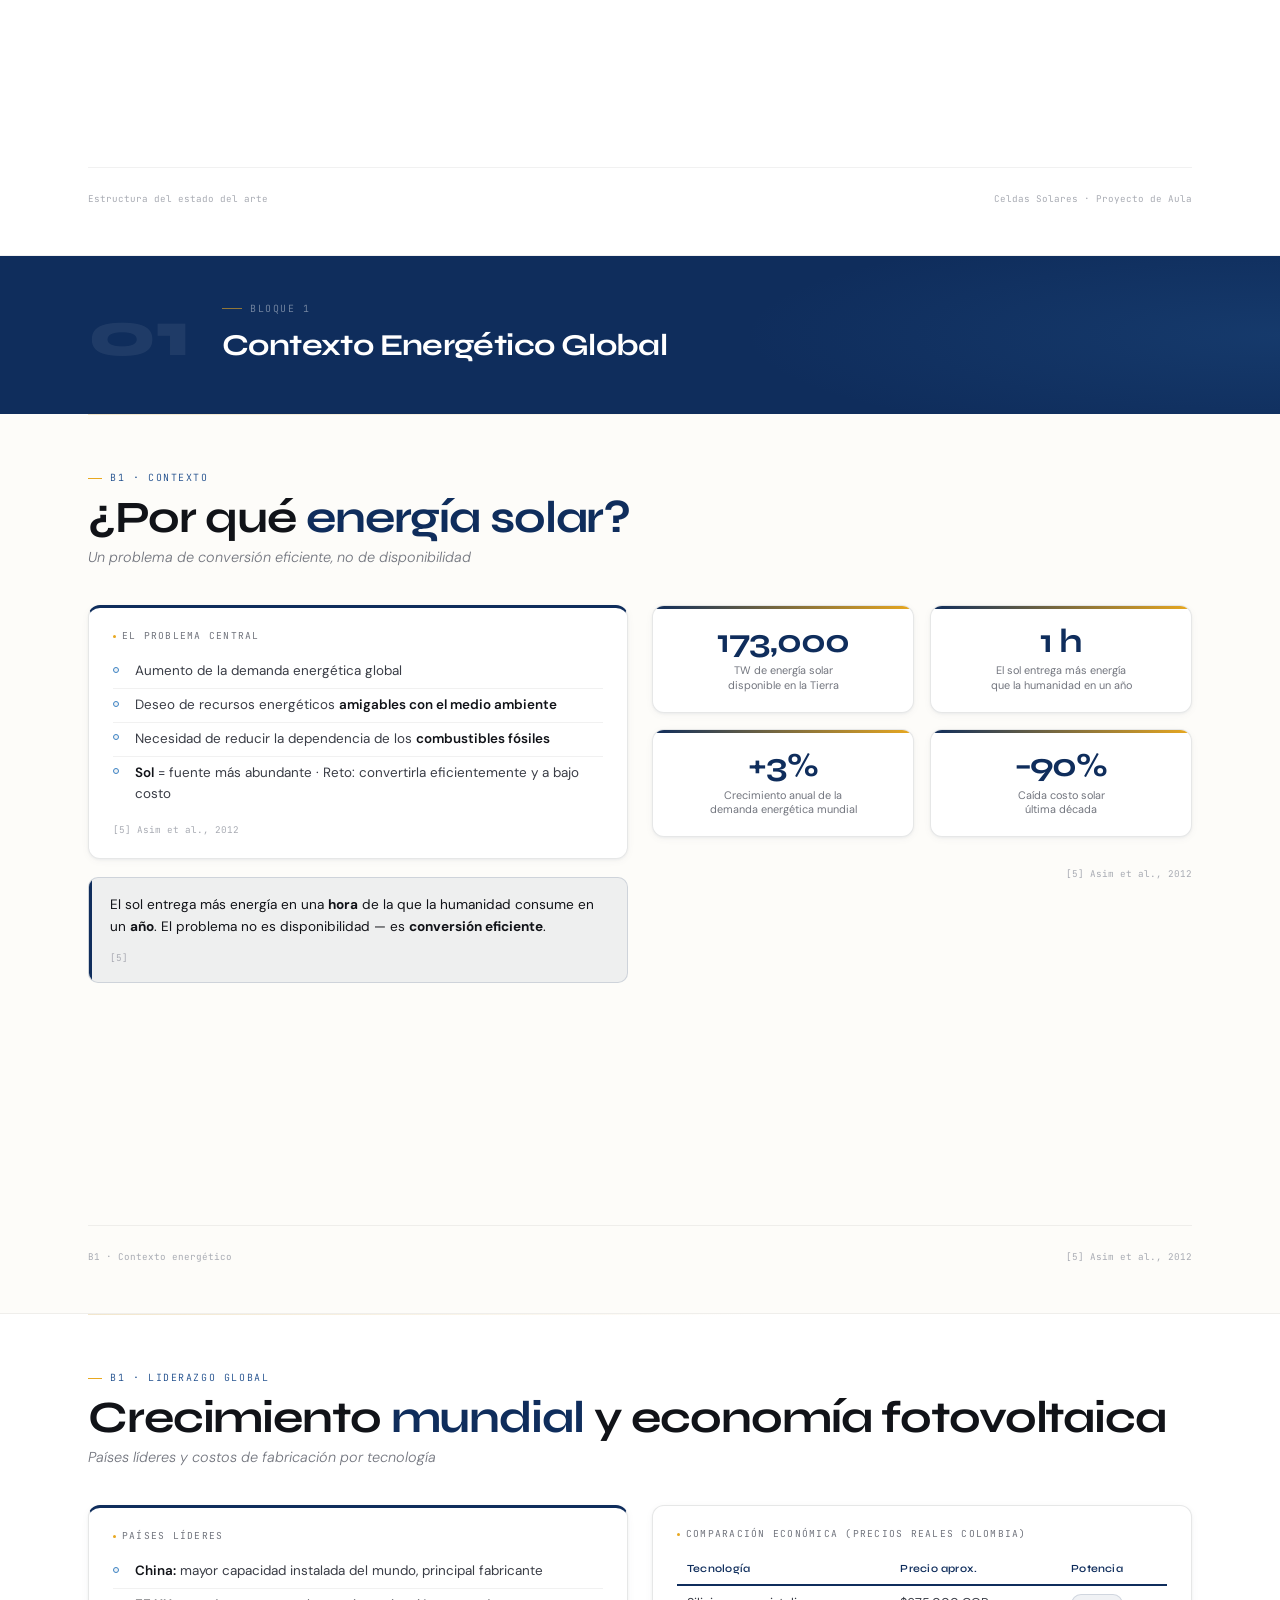
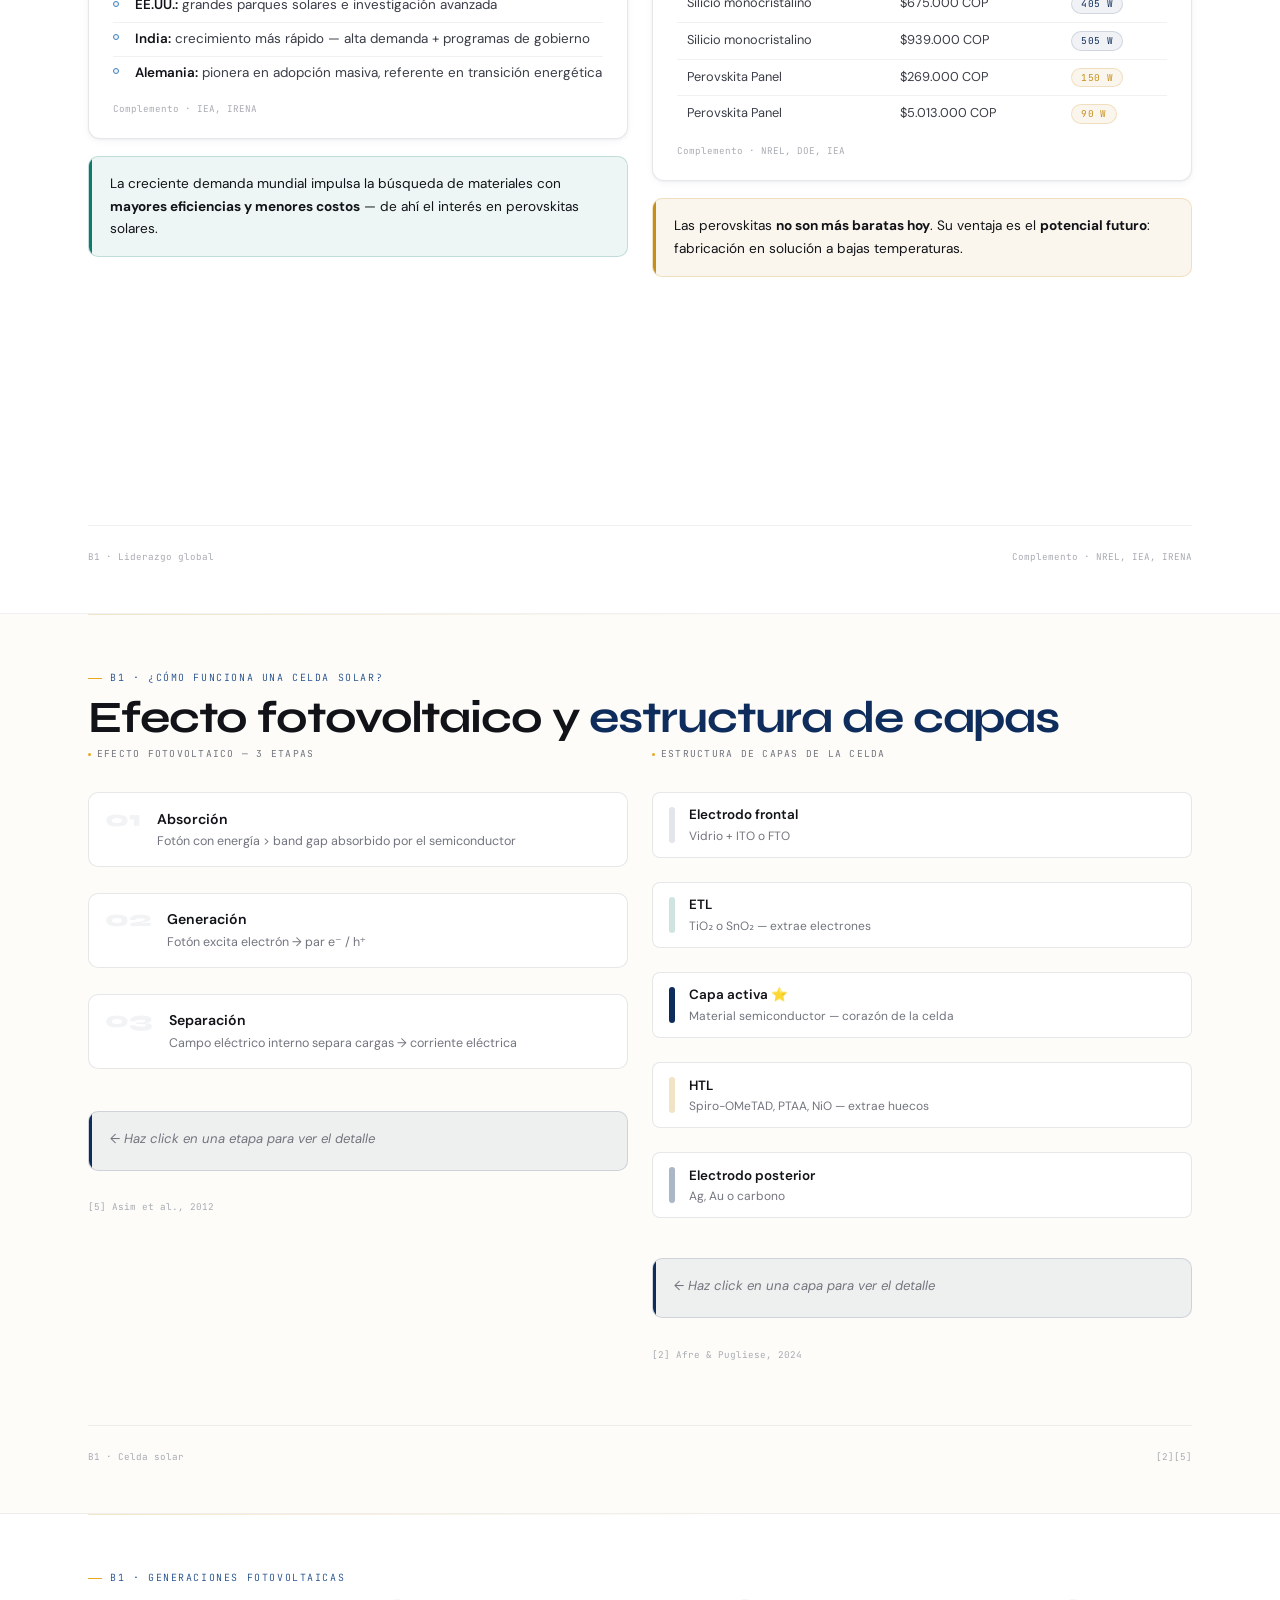
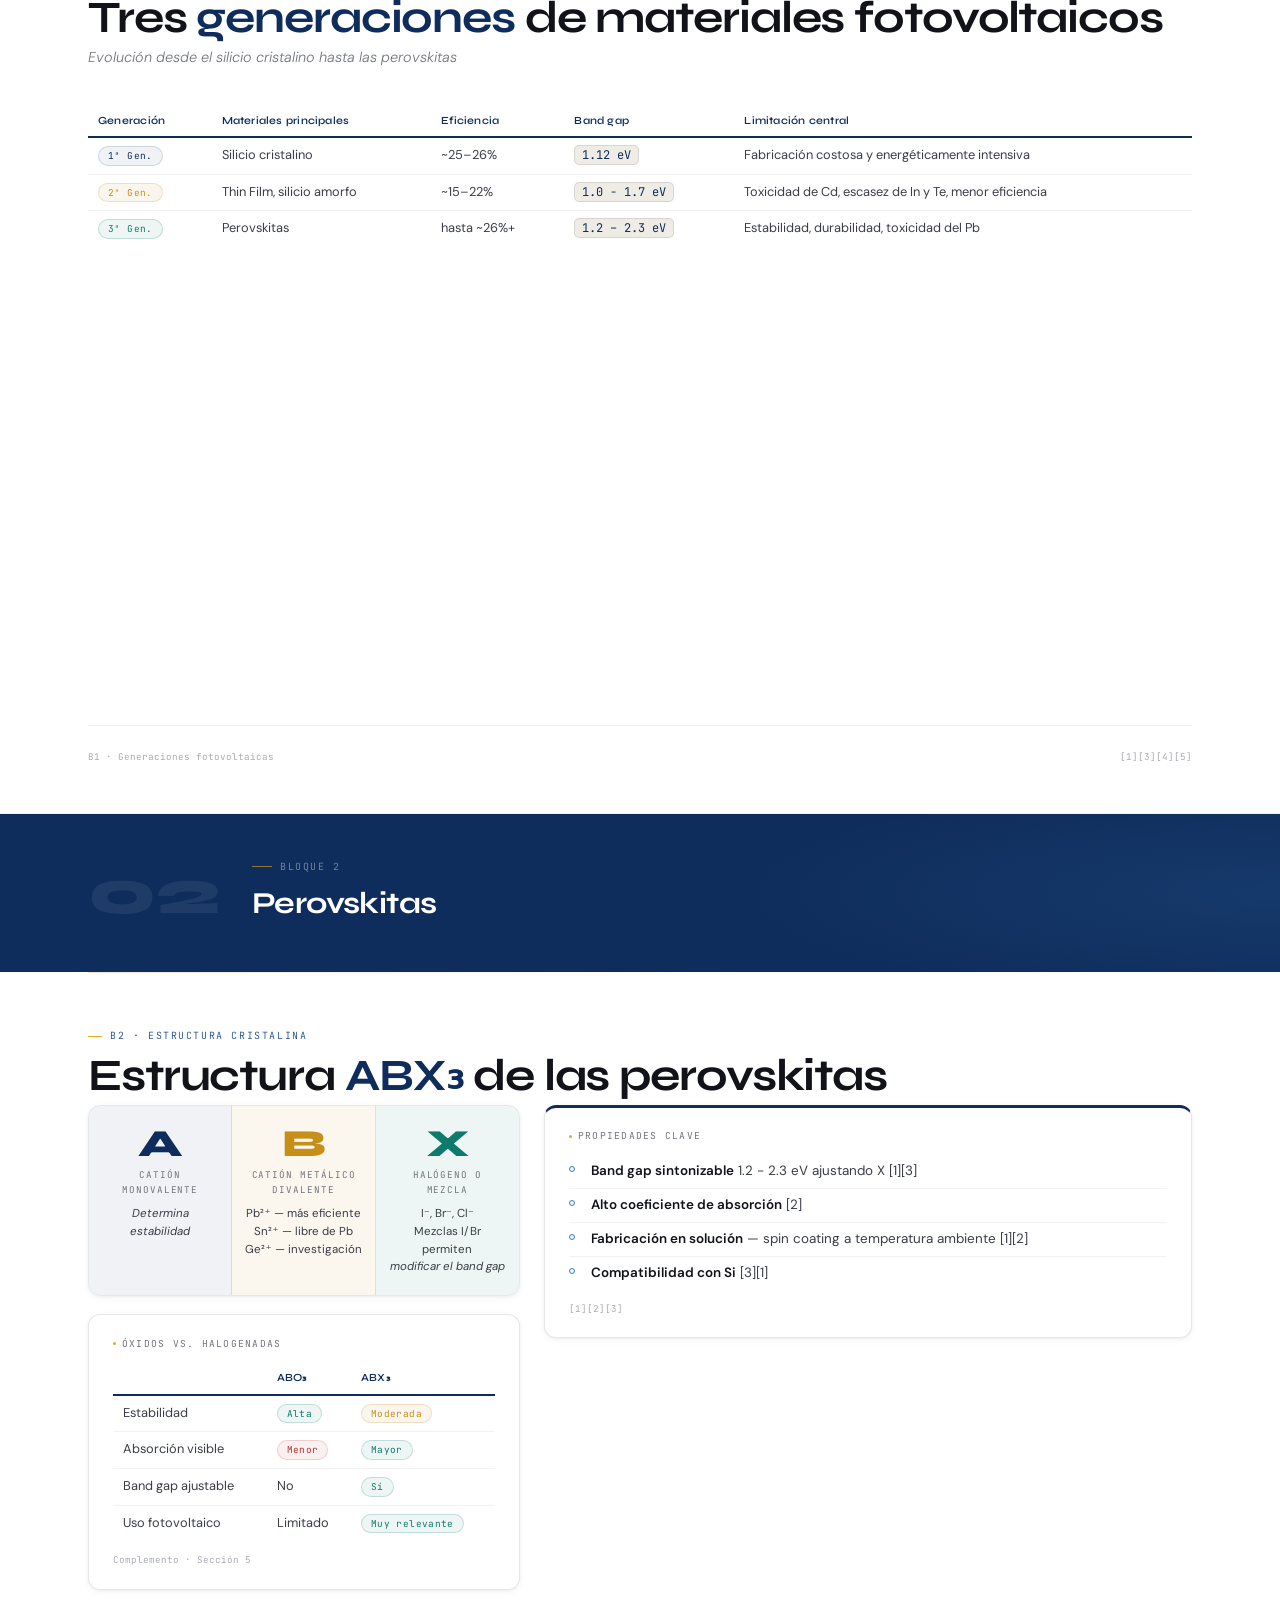
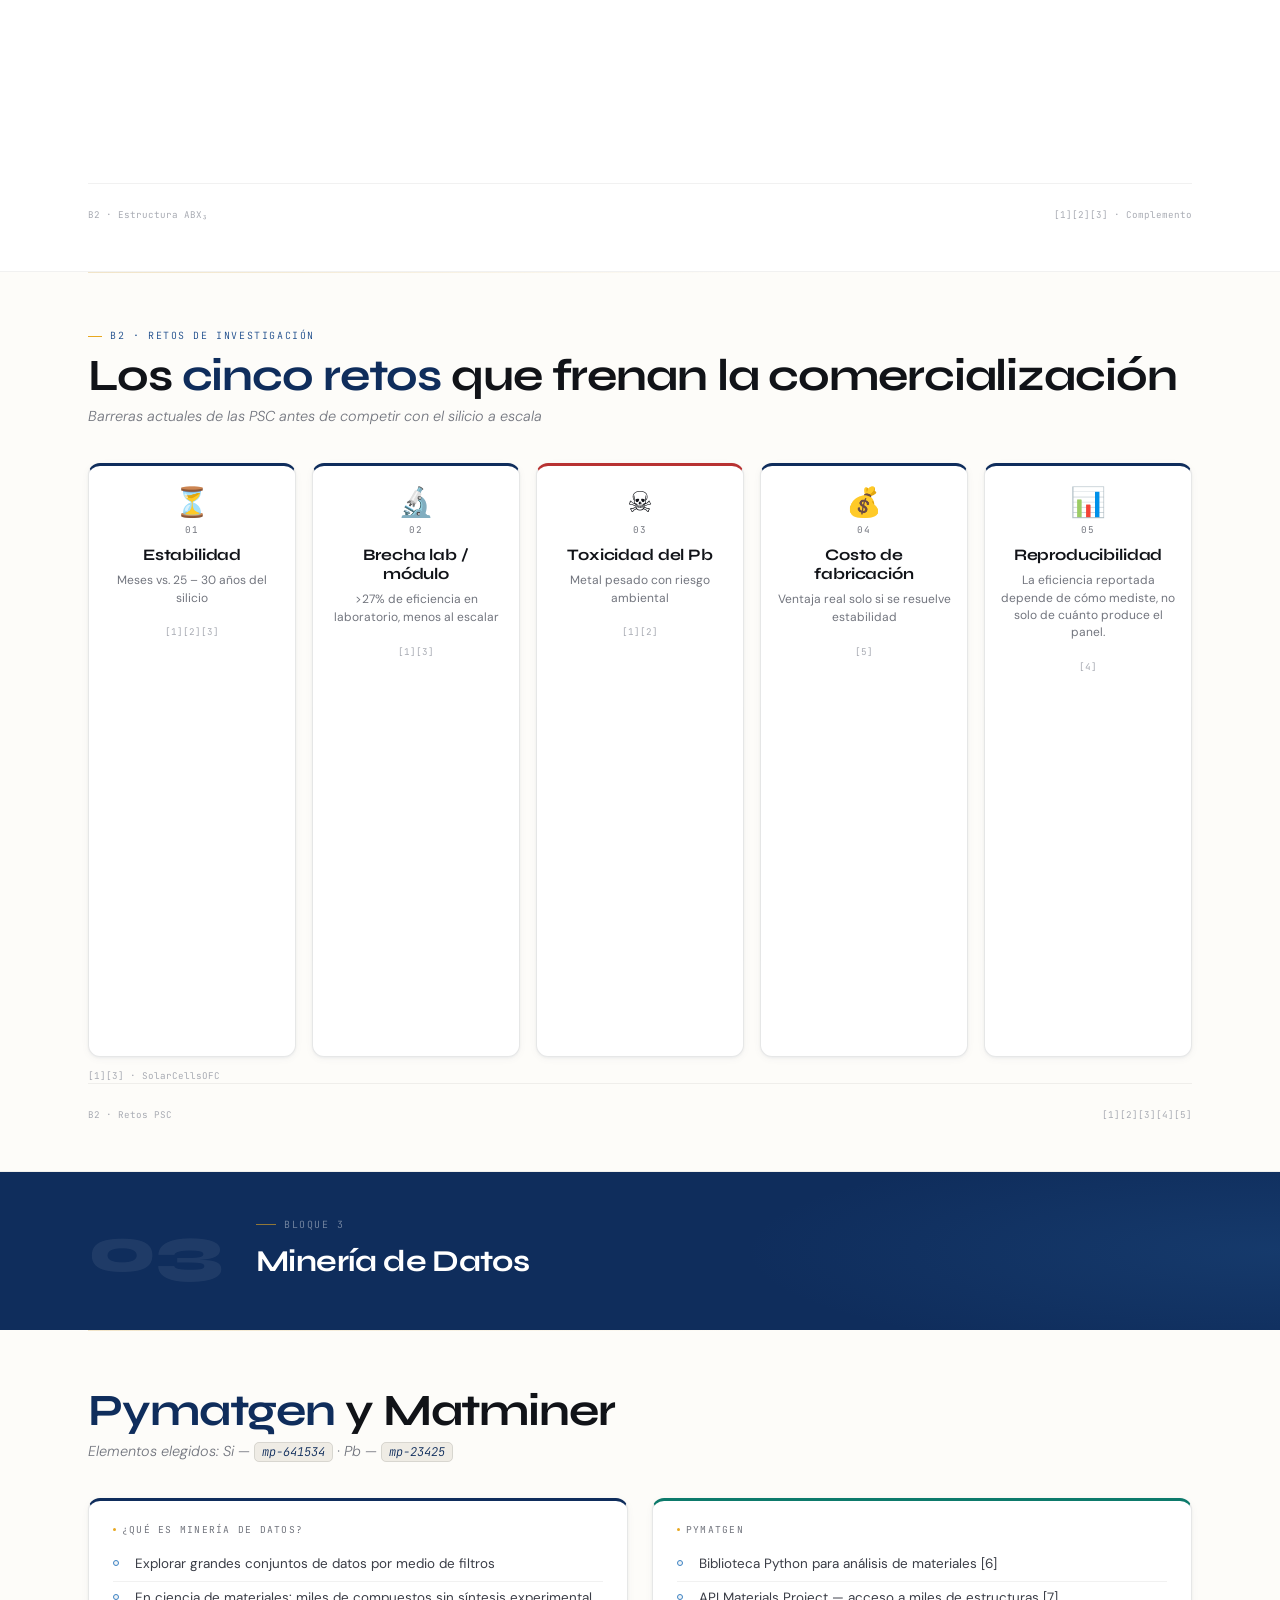
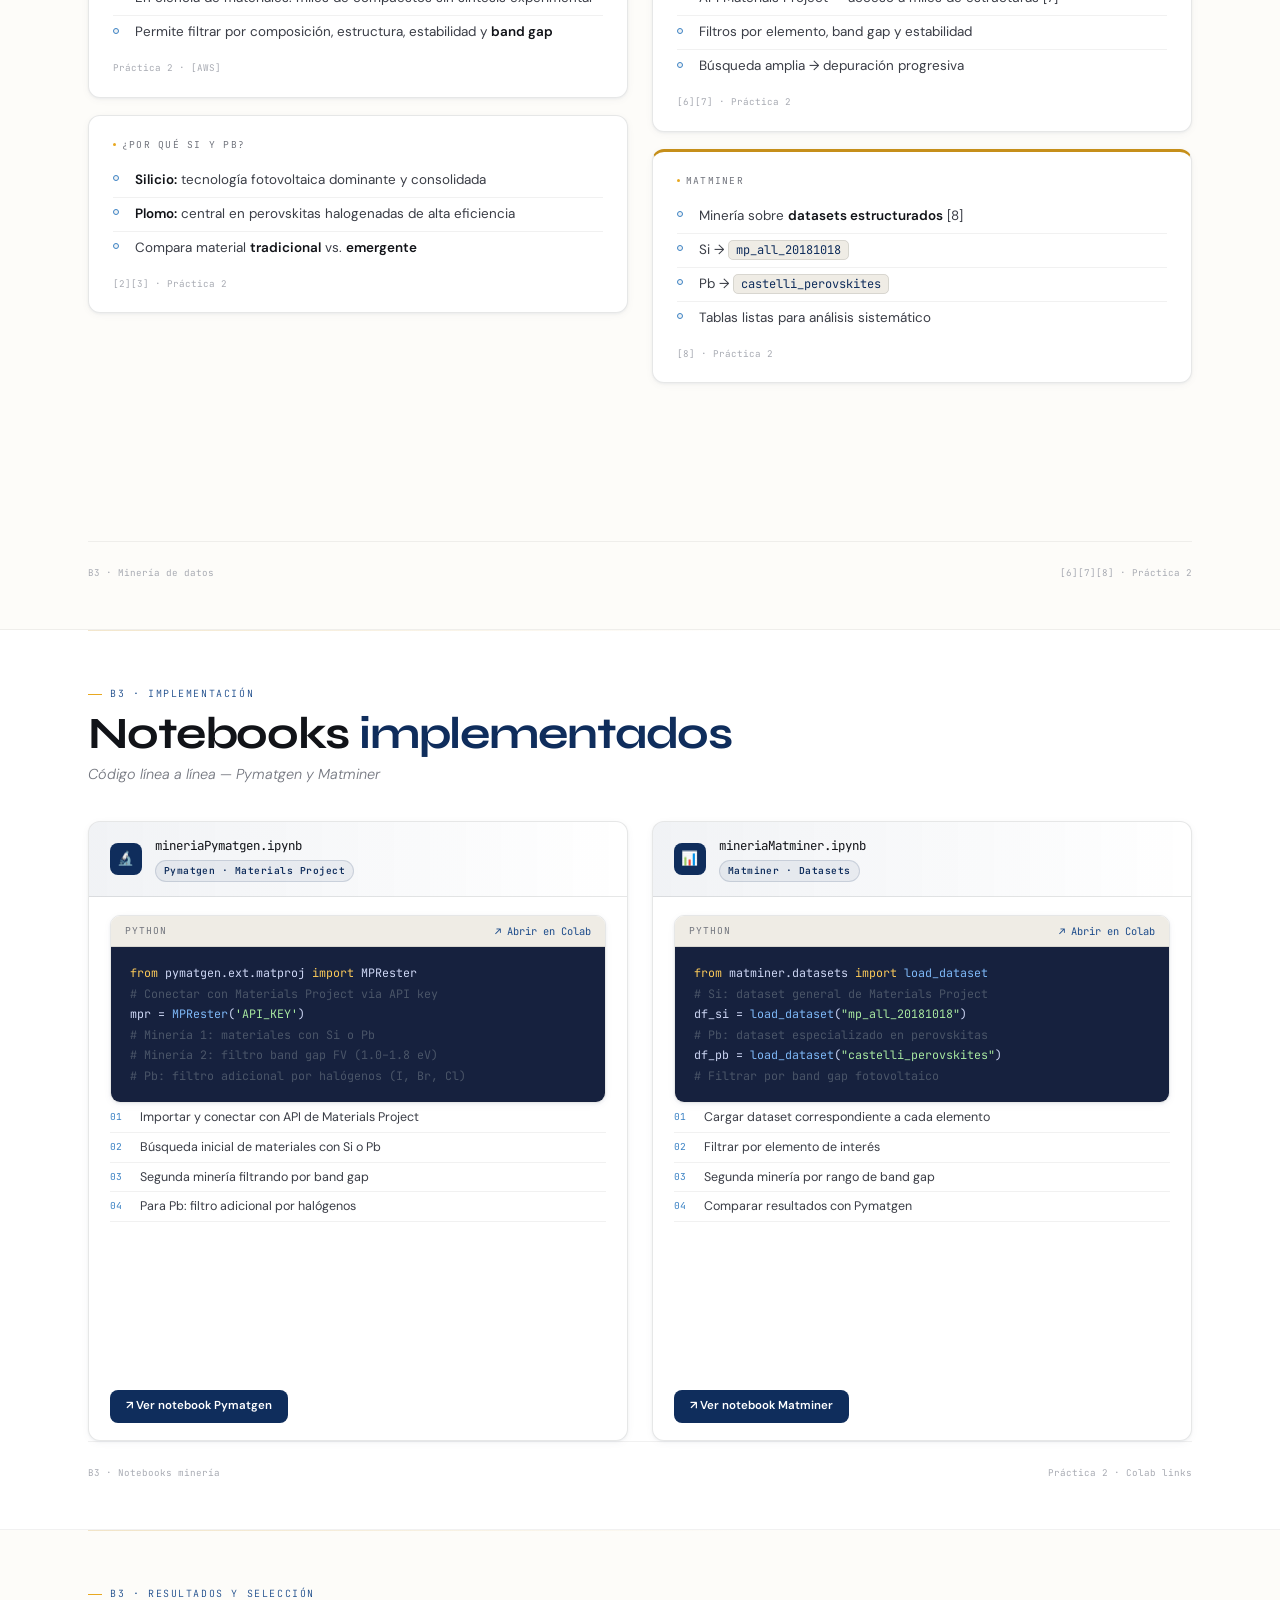
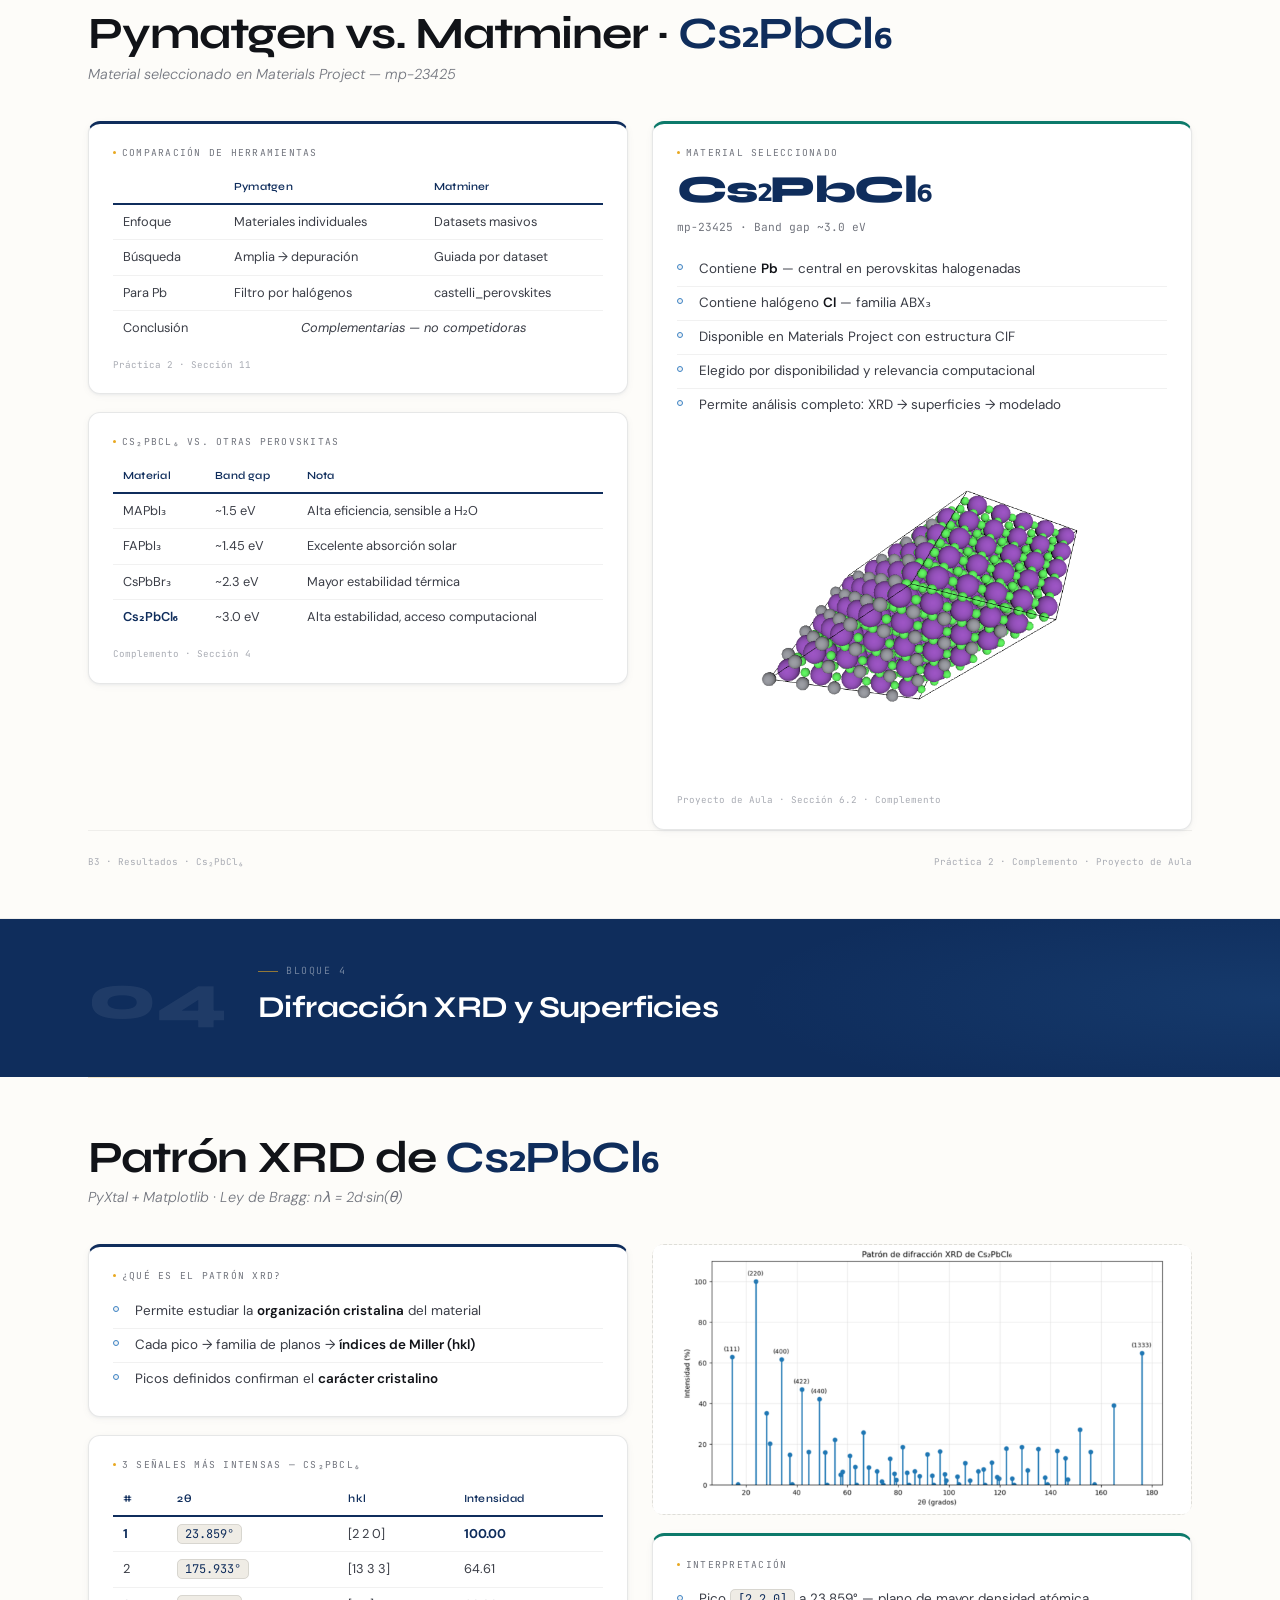
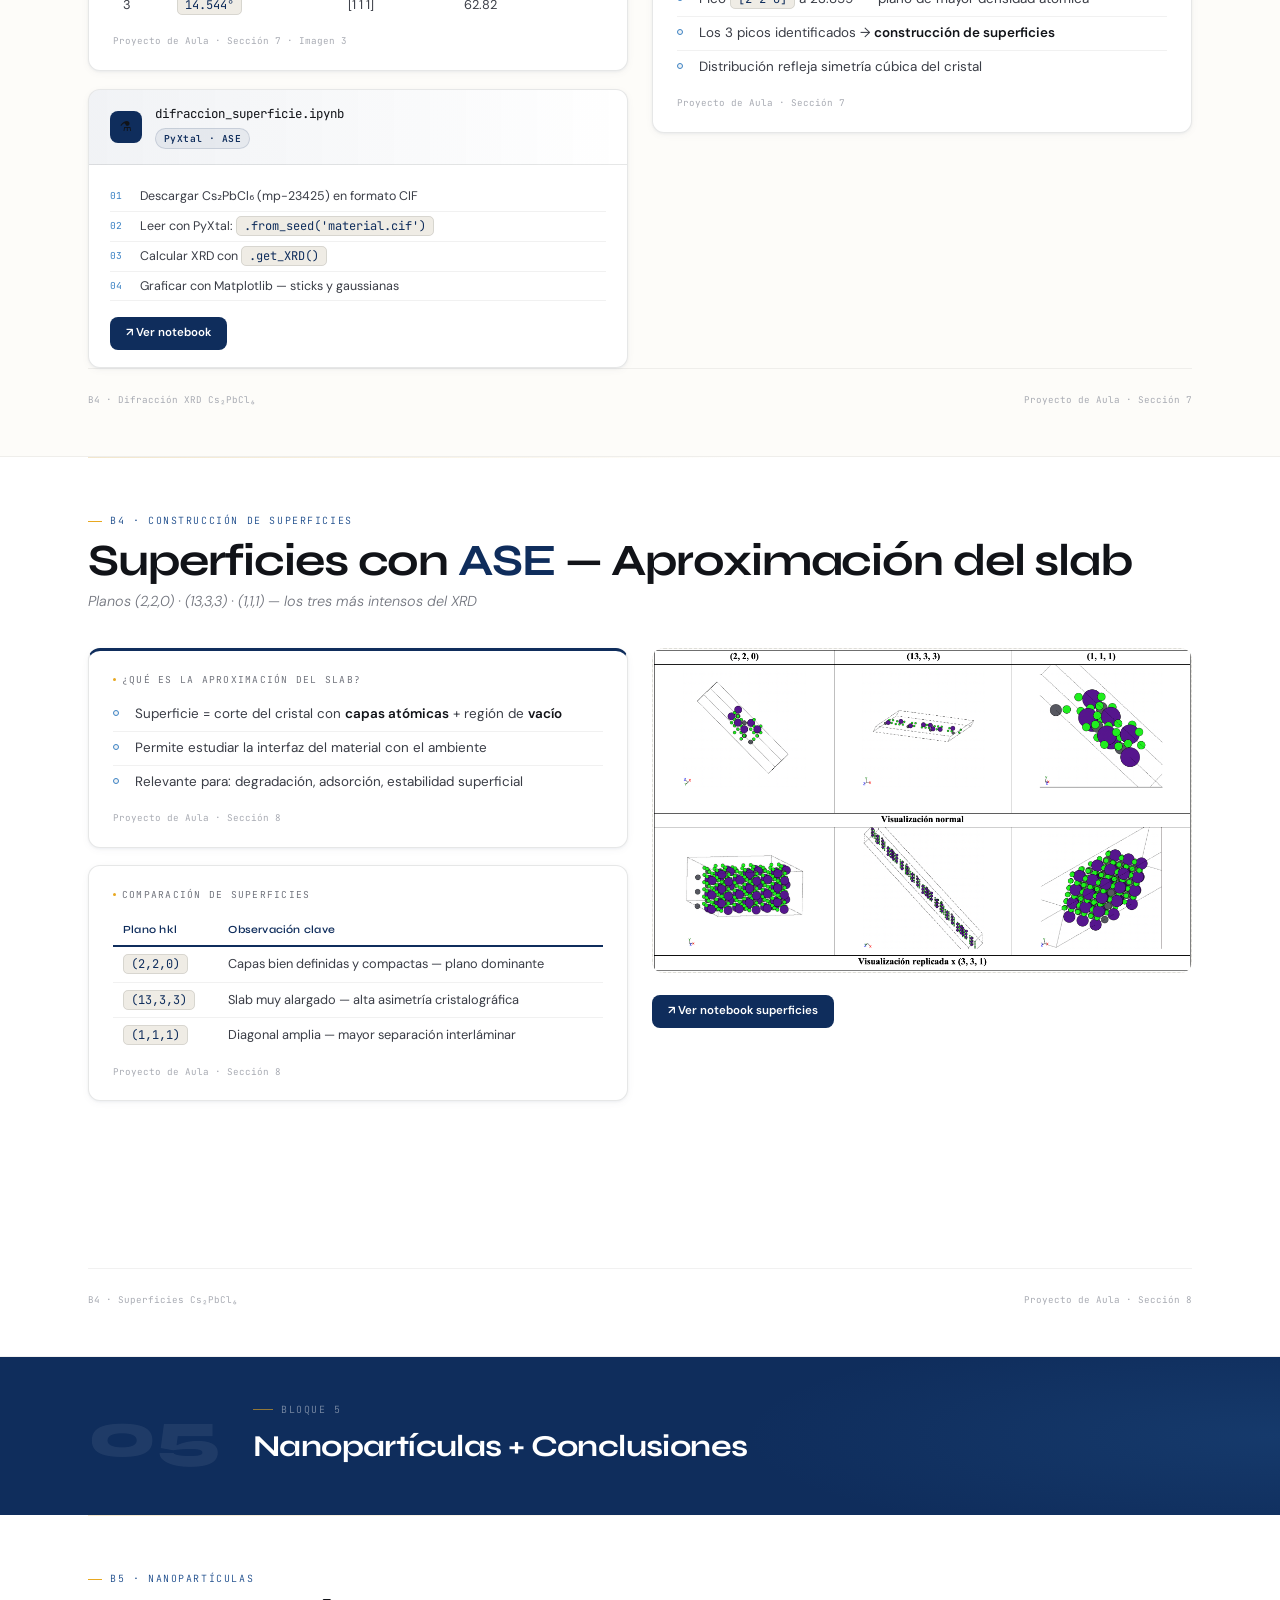
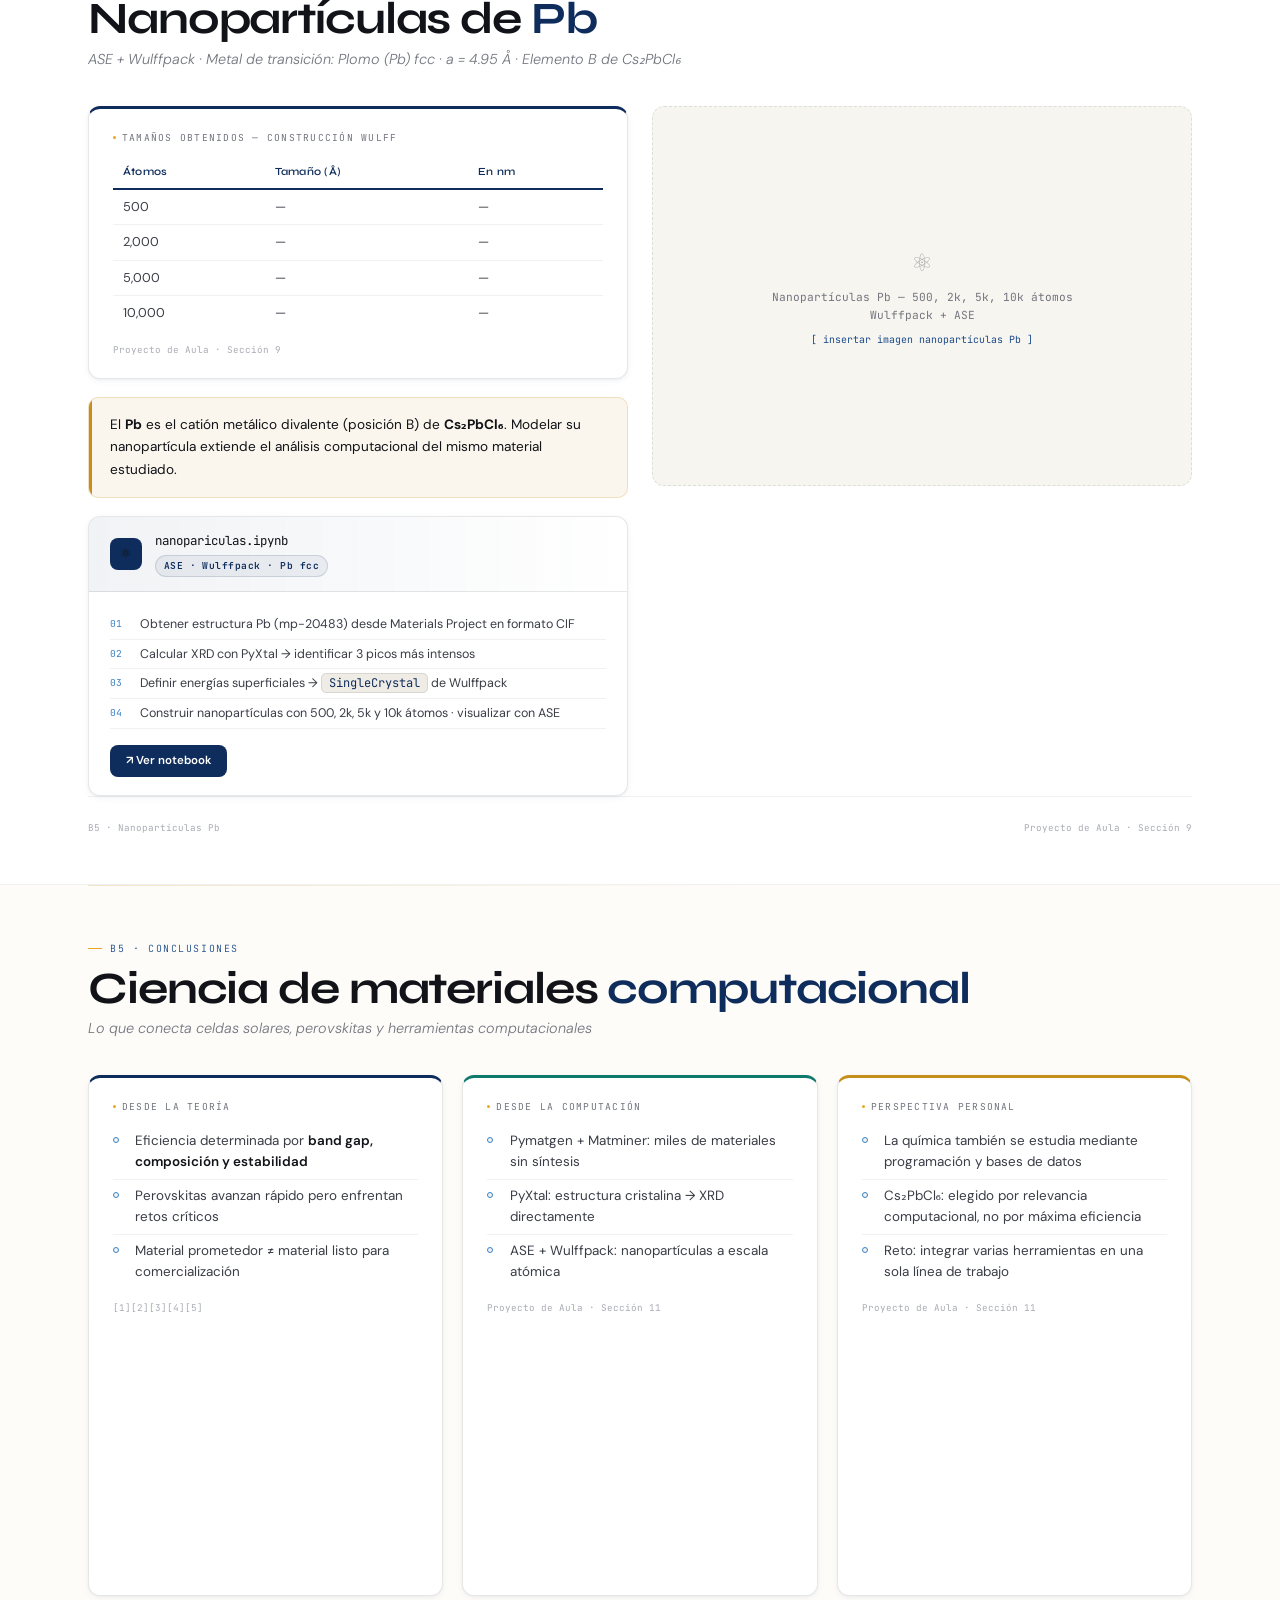
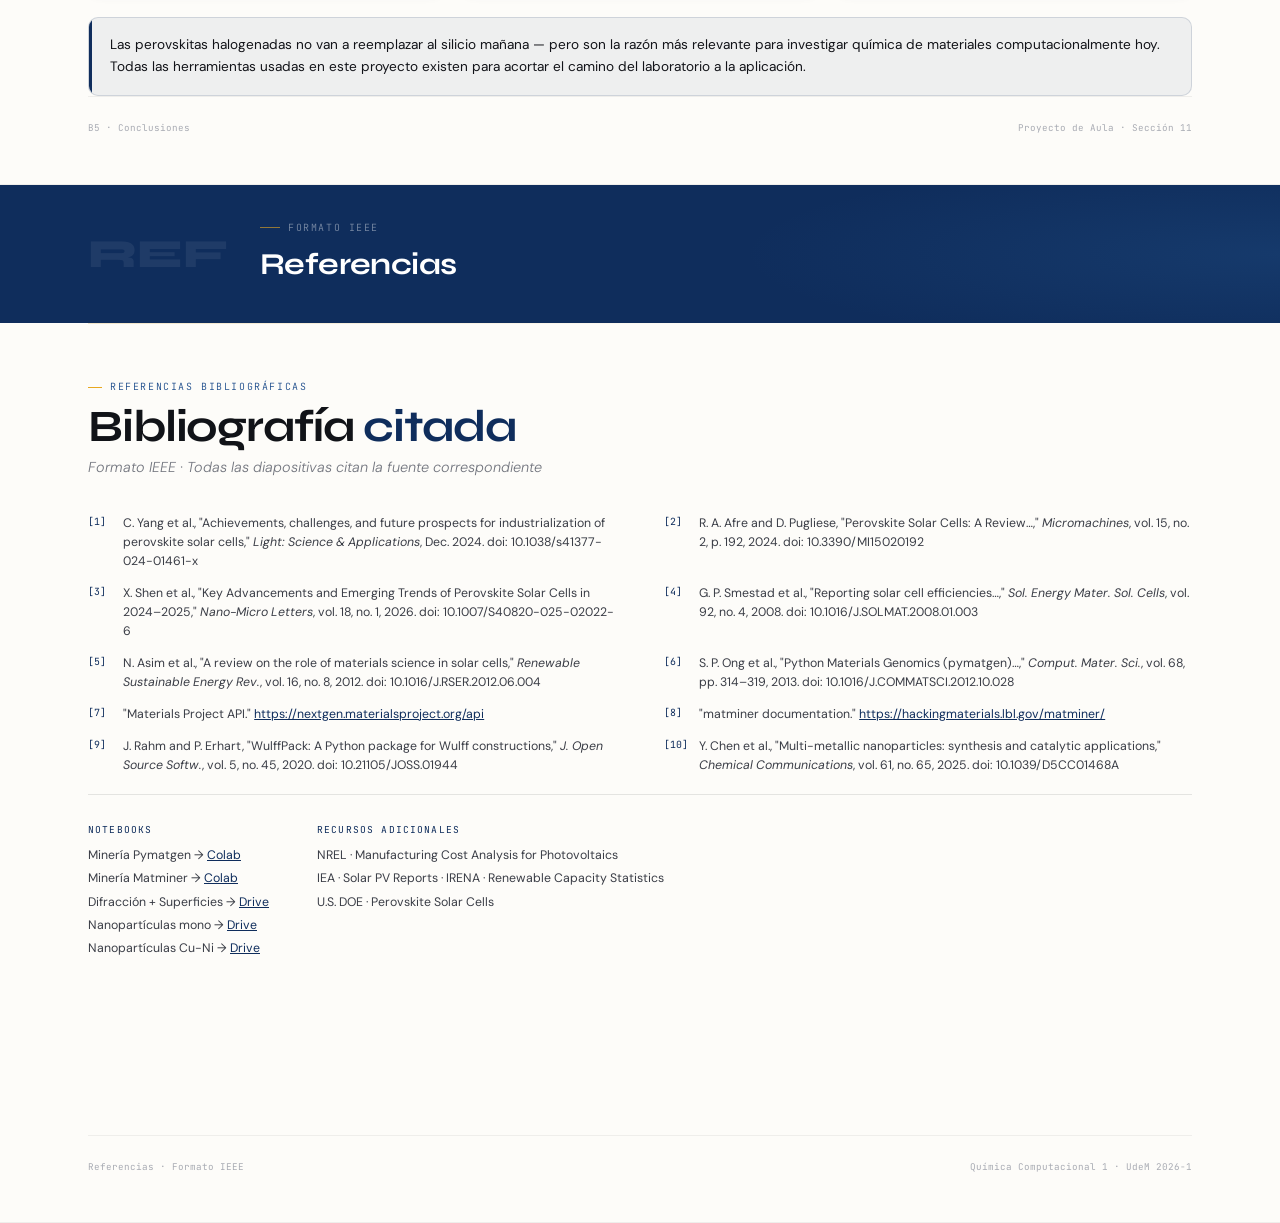
==== commit 5bf1c414: "update" ====
--- a/index.html
+++ b/index.html
@@ -672,7 +672,6 @@
 
 <!-- 4.1 -->
 <section class="slide">
-  <div class="s-eyebrow">B4 · Difracción de rayos X</div>
   <h2 class="s-title">Patrón XRD de <em>Cs₂PbCl₆</em></h2>
   <p class="s-sub">PyXtal + Matplotlib · Ley de Bragg: nλ = 2d·sin(θ)</p>
 
@@ -716,9 +715,7 @@
     </div>
     <div class="col">
       <div class="ph" style="min-height:270px;">
-        <span class="ph-ico">📊</span>
-        <span class="ph-lbl">Patrón XRD de Cs₂PbCl₆<br>Sticks — Sumas gaussianas</span>
-        <span class="ph-note">[ insertar Imágenes 1 y 2 del Proyecto de Aula ]</span>
+        <img src="grafica_patron.png" alt="material perovskita" style="width:100%; border-radius:8px;">
       </div>
       <div class="card teal">
         <div class="card-lbl">Interpretación</div>
@@ -763,15 +760,10 @@
         </table>
         <div class="cite">Proyecto de Aula · Sección 8</div>
       </div>
-      <div class="hl">
-        <p>Las réplicas (3,3,1), (5,5,1) y (7,4,1) permiten visualizar <strong>periodicidad</strong> y comparar densidades atómicas superficiales.</p>
-      </div>
     </div>
     <div class="col">
       <div class="ph" style="min-height:260px;">
-        <span class="ph-ico">🔬</span>
-        <span class="ph-lbl">Superficies (2,2,0) · (13,3,3) · (1,1,1)<br>Visualización normal y replicada</span>
-        <span class="ph-note">[ insertar Imagen 4 del Proyecto de Aula ]</span>
+        <img src="superficie_visual.png" alt="material perovskita" style="width:100%; border-radius:8px;">
       </div>
       <a class="btn-nb" href="https://drive.google.com/file/d/1Hx69mAHYlFZvvupGfQsPJ71Av5IamZIG/view?usp=sharing" target="_blank" style="margin-top:0.3rem;">↗ Ver notebook superficies</a>
     </div>
@@ -792,8 +784,8 @@
 <!-- 5.1 -->
 <section class="slide">
   <div class="s-eyebrow">B5 · Nanopartículas</div>
-  <h2 class="s-title">Nanopartículas de <em>Cu</em> y bimetálica Cu-Ni</h2>
-  <p class="s-sub">ASE + Wulffpack · Metal de transición: Cobre (Cu) fcc · a = 3.58 Å</p>
+  <h2 class="s-title">Nanopartículas de <em>Pb</em></h2>
+  <p class="s-sub">ASE + Wulffpack · Metal de transición: Plomo (Pb) fcc · a = 4.95 Å · Elemento B de Cs₂PbCl₆</p>
 
   <div class="g2">
     <div class="col">
@@ -802,39 +794,49 @@
         <table class="t">
           <thead><tr><th>Átomos</th><th>Tamaño (Å)</th><th>En nm</th></tr></thead>
           <tbody>
-            <tr><td>500</td><td>20.252 Å</td><td><strong>2.025 nm</strong></td></tr>
-            <tr><td>2,000</td><td>32.909 Å</td><td><strong>3.291 nm</strong></td></tr>
-            <tr><td>5,000</td><td>45.566 Å</td><td><strong>4.557 nm</strong></td></tr>
-            <tr><td>10,000</td><td>58.278 Å</td><td><strong>5.828 nm</strong></td></tr>
+            <tr><td>500</td><td>—</td><td>—</td></tr>
+            <tr><td>2,000</td><td>—</td><td>—</td></tr>
+            <tr><td>5,000</td><td>—</td><td>—</td></tr>
+            <tr><td>10,000</td><td>—</td><td>—</td></tr>
           </tbody>
         </table>
-        <div class="cite">Proyecto de Aula · Sección 9 · Tabla 4</div>
-      </div>
+        <div class="cite">Proyecto de Aula · Sección 9</div>
+      </div>
+
       <div class="hl gold">
-        <p>Con <strong>10,000 átomos</strong> el tamaño es ~5.8 nm. La escala <strong>nano</strong> (1–100 nm) y la escala <strong>micro</strong> (1,000 nm) están separadas por órdenes de magnitud.</p>
-      </div>
+        <p>El <strong>Pb</strong> es el catión metálico divalente (posición B) de <strong>Cs₂PbCl₆</strong>. Modelar su nanopartícula extiende el análisis computacional del mismo material estudiado.</p>
+      </div>
+
       <div class="nb">
         <div class="nb-head">
           <div class="nb-icon">⚛️</div>
-          <div class="nb-info"><span class="nb-name">nanopariculas.ipynb · Cu-Ni bimetálica</span><span class="nb-badge">ASE · Wulffpack</span></div>
+          <div class="nb-info">
+            <span class="nb-name">nanopariculas.ipynb</span>
+            <span class="nb-badge">ASE · Wulffpack · Pb fcc</span>
+          </div>
         </div>
         <div class="nb-body">
           <ol class="nb-steps">
-            <li>XRD del Cu → energías superficiales (1,1,1), (2,0,0), (4,2,0)</li>
-            <li><span class="fm">SingleCrystal</span> de Wulffpack → nanopartícula</li>
-            <li>Cu-Ni: reemplazar 60% de átomos por Ni con NumPy aleatorio</li>
-            <li>Resultado: <span class="fm">Cu769Ni1152</span> — nanopartícula bimetálica</li>
+            <li>Obtener estructura Pb (mp-20483) desde Materials Project en formato CIF</li>
+            <li>Calcular XRD con PyXtal → identificar 3 picos más intensos</li>
+            <li>Definir energías superficiales → <span class="fm">SingleCrystal</span> de Wulffpack</li>
+            <li>Construir nanopartículas con 500, 2k, 5k y 10k átomos · visualizar con ASE</li>
           </ol>
-          <a class="btn-nb" href="https://drive.google.com/file/d/1Rm_oEqc2Vg9lmCvFY4Hsi5YHUSnJMuAQ/view?usp=sharing" target="_blank">↗ Ver notebook</a>
-        </div>
-      </div>
-    </div>
-    <div class="col">
-      <div class="ph" style="min-height:220px;"><span class="ph-ico">⚛️</span><span class="ph-lbl">Nanopartículas Cu — 500, 2k, 5k, 10k átomos<br>Wulffpack + ASE</span><span class="ph-note">[ insertar Imagen 5 del Proyecto de Aula ]</span></div>
-      <div class="ph" style="min-height:150px;"><span class="ph-ico">●●</span><span class="ph-lbl">Cu original vs. Cu-Ni bimetálica</span><span class="ph-note">[ insertar Imagen 6 del Proyecto de Aula ]</span></div>
-    </div>
-  </div>
-  <div class="s-foot"><span>B5 · Nanopartículas</span><span>Proyecto de Aula · Secciones 9–10</span></div>
+          <a class="btn-nb" href="https://drive.google.com/file/d/1Rp_F0Mvav2ee0VARhcNnR2qZuI1I3XPw/view?usp=sharing" target="_blank">↗ Ver notebook</a>
+        </div>
+      </div>
+    </div>
+
+    <div class="col">
+      <div class="ph" style="min-height:380px;">
+        <span class="ph-ico">⚛️</span>
+        <span class="ph-lbl">Nanopartículas Pb — 500, 2k, 5k, 10k átomos<br>Wulffpack + ASE</span>
+        <span class="ph-note">[ insertar imagen nanopartículas Pb ]</span>
+      </div>
+    </div>
+  </div>
+
+  <div class="s-foot"><span>B5 · Nanopartículas Pb</span><span>Proyecto de Aula · Sección 9</span></div>
 </section>
 
 <!-- 5.2 Conclusiones -->
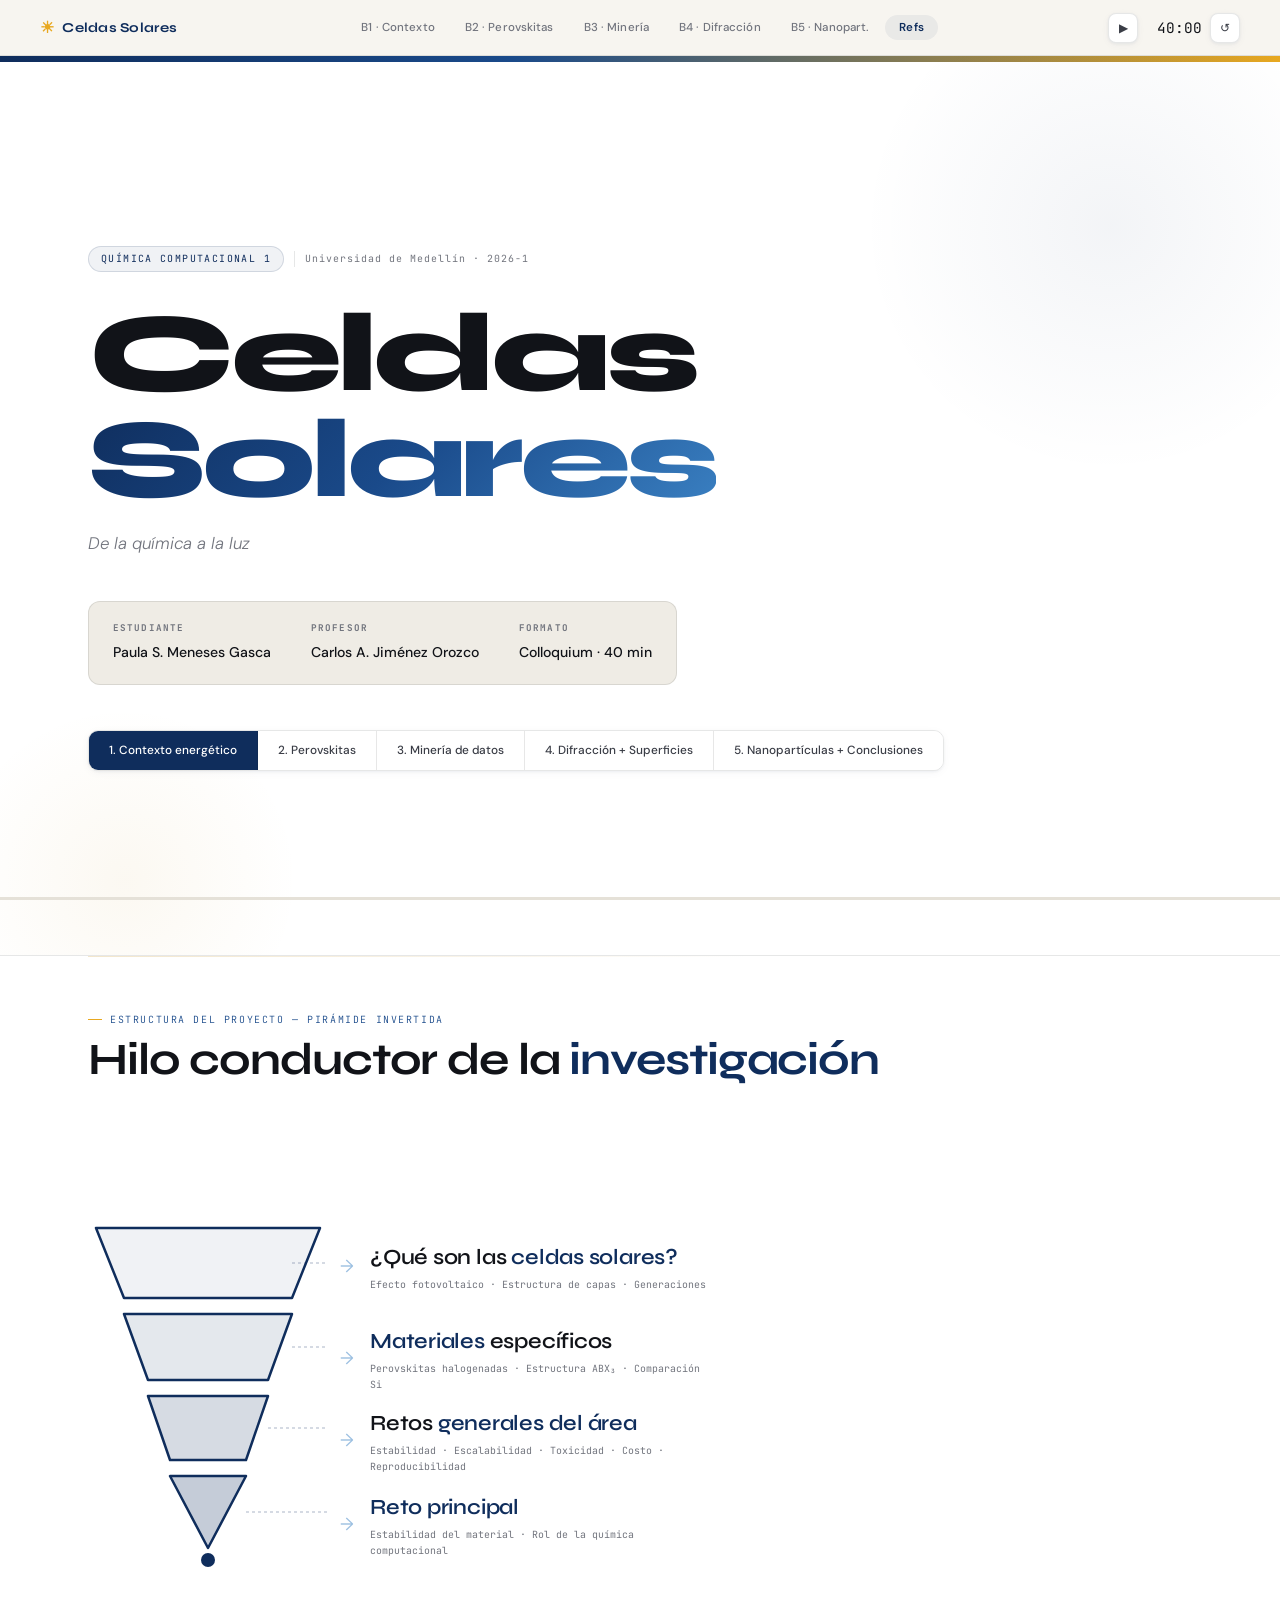
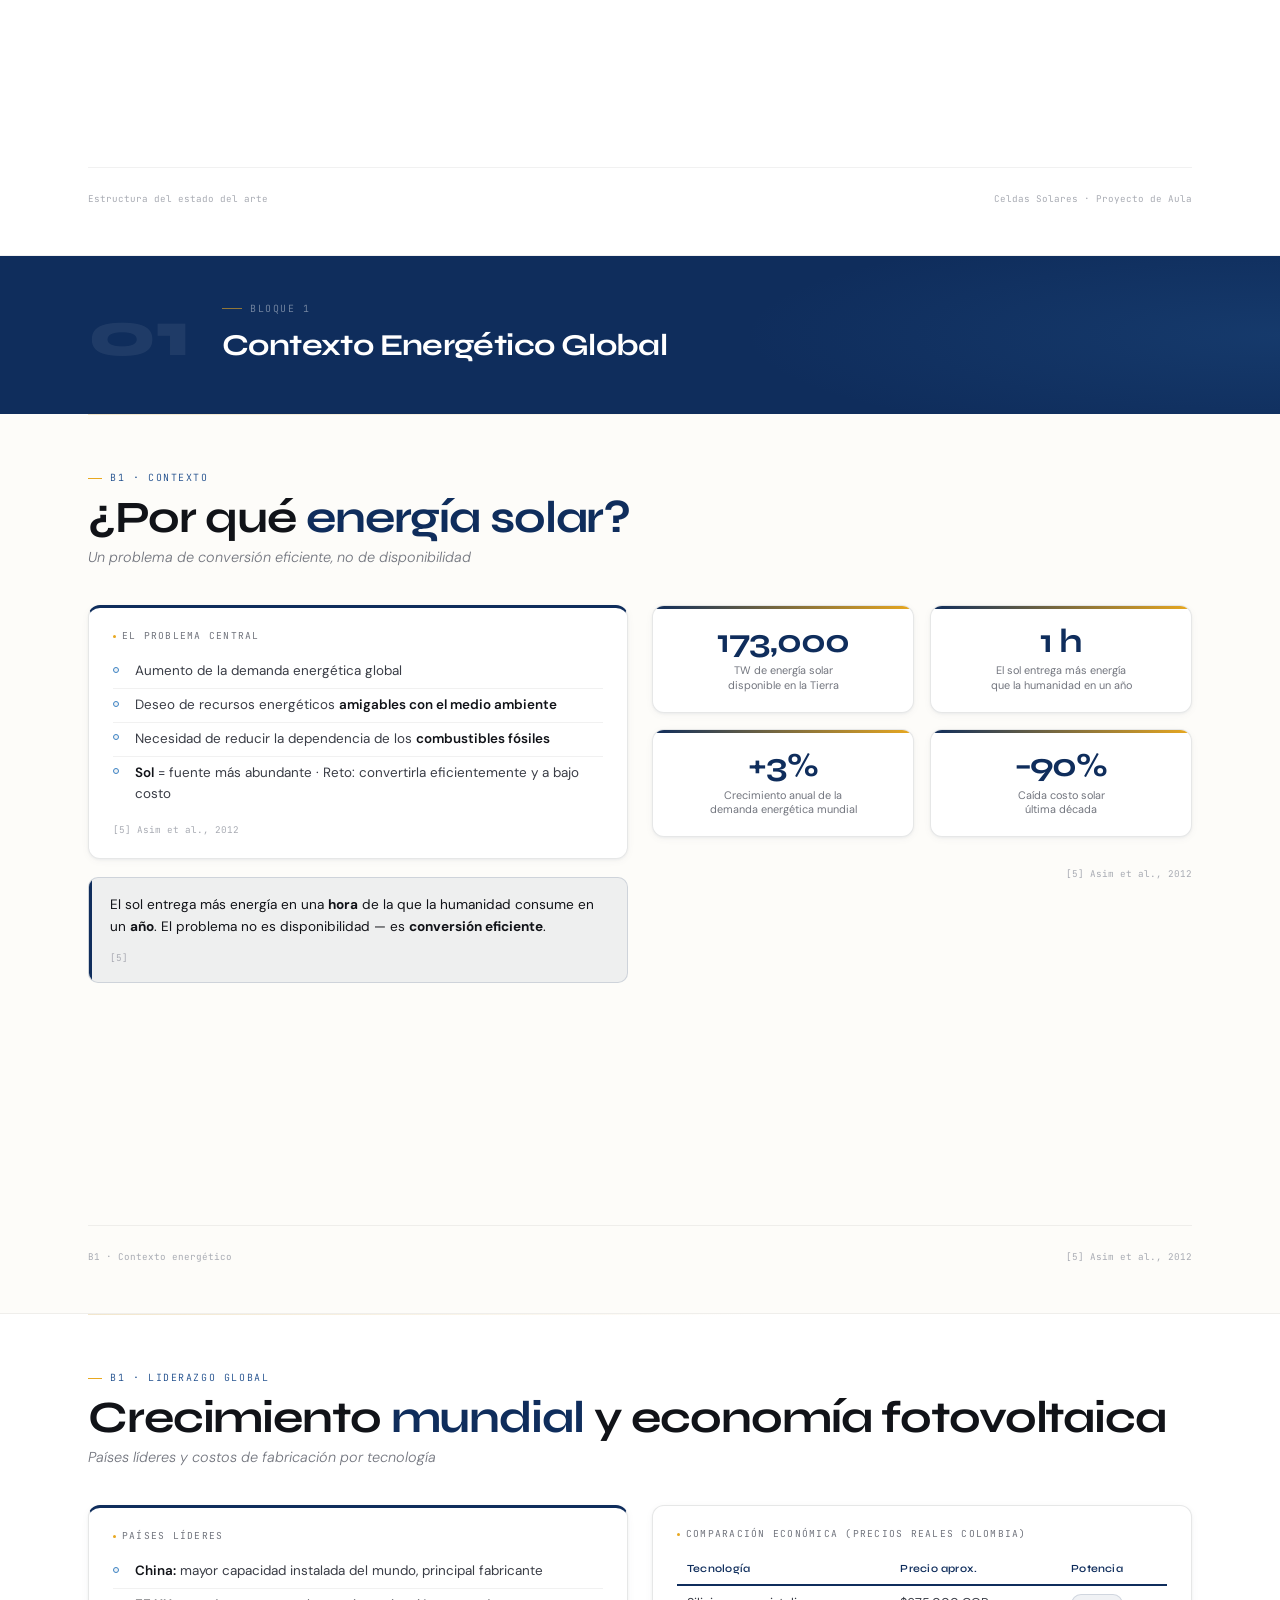
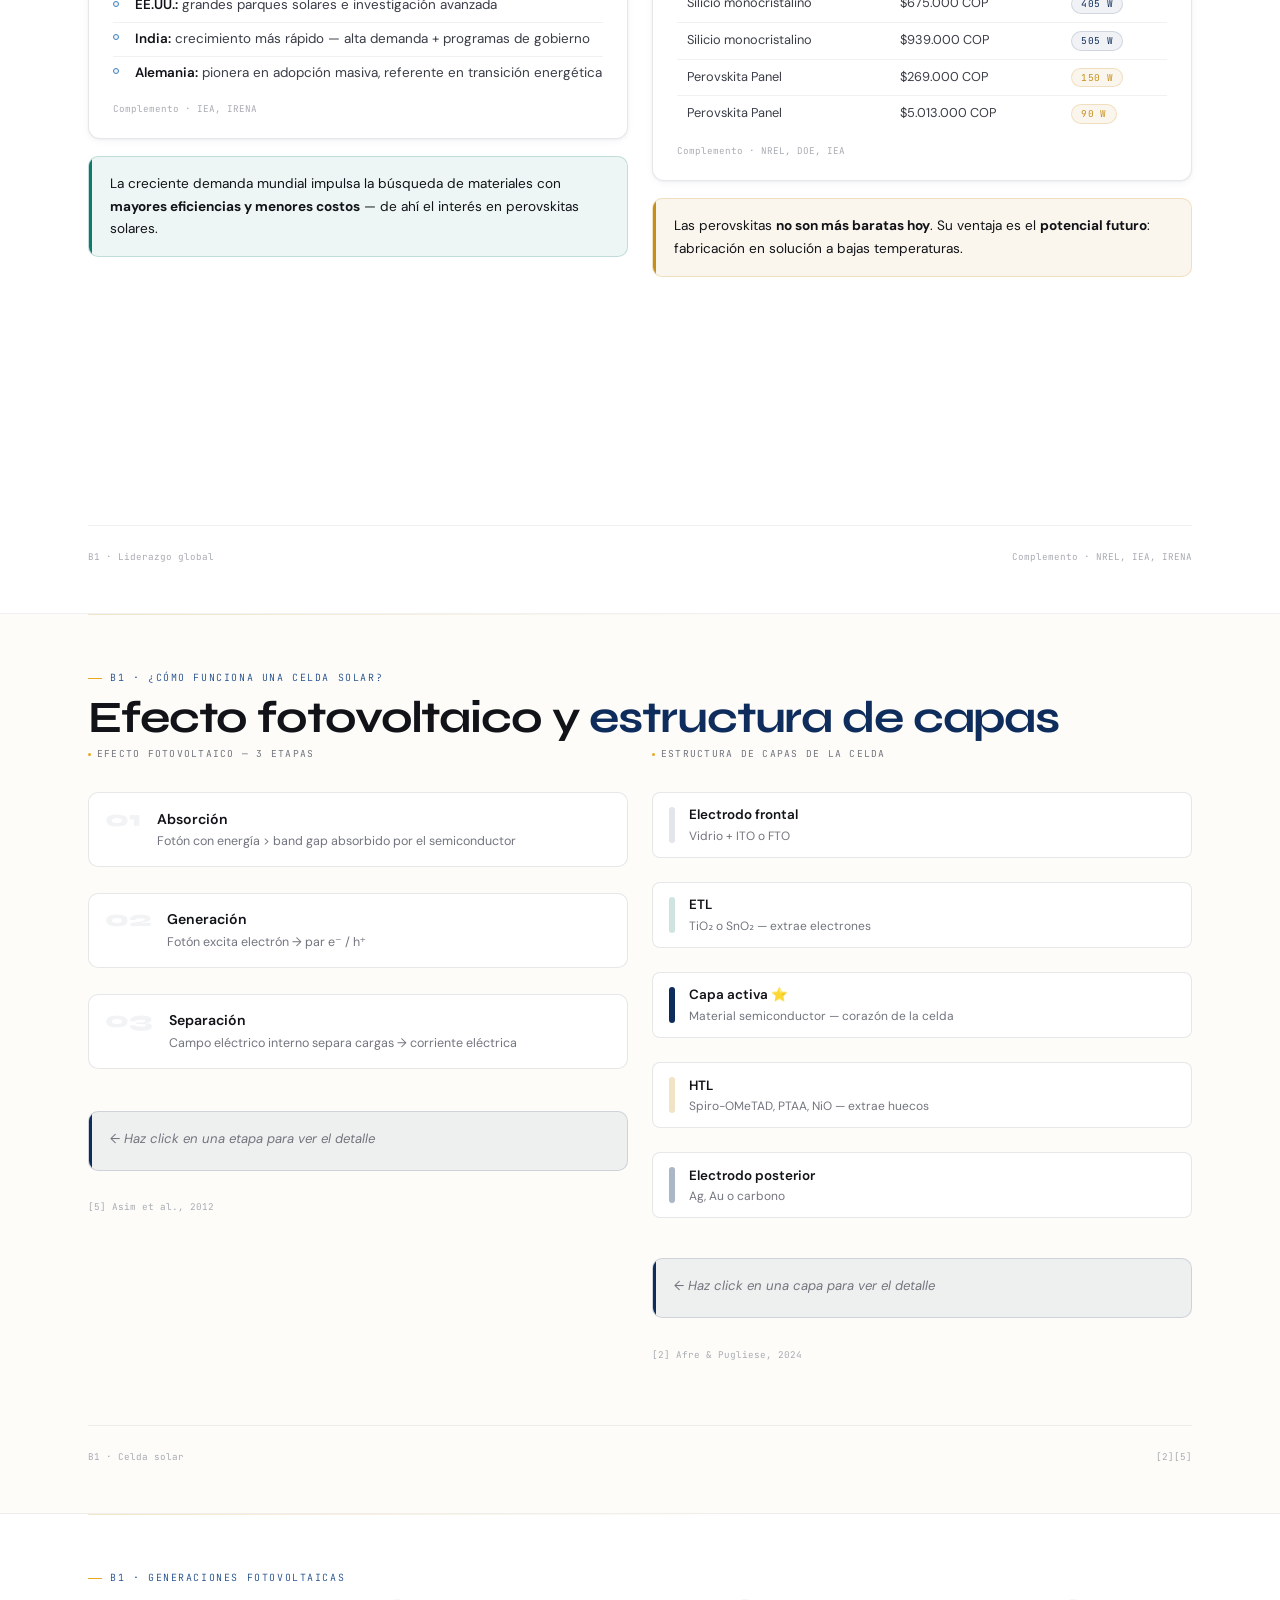
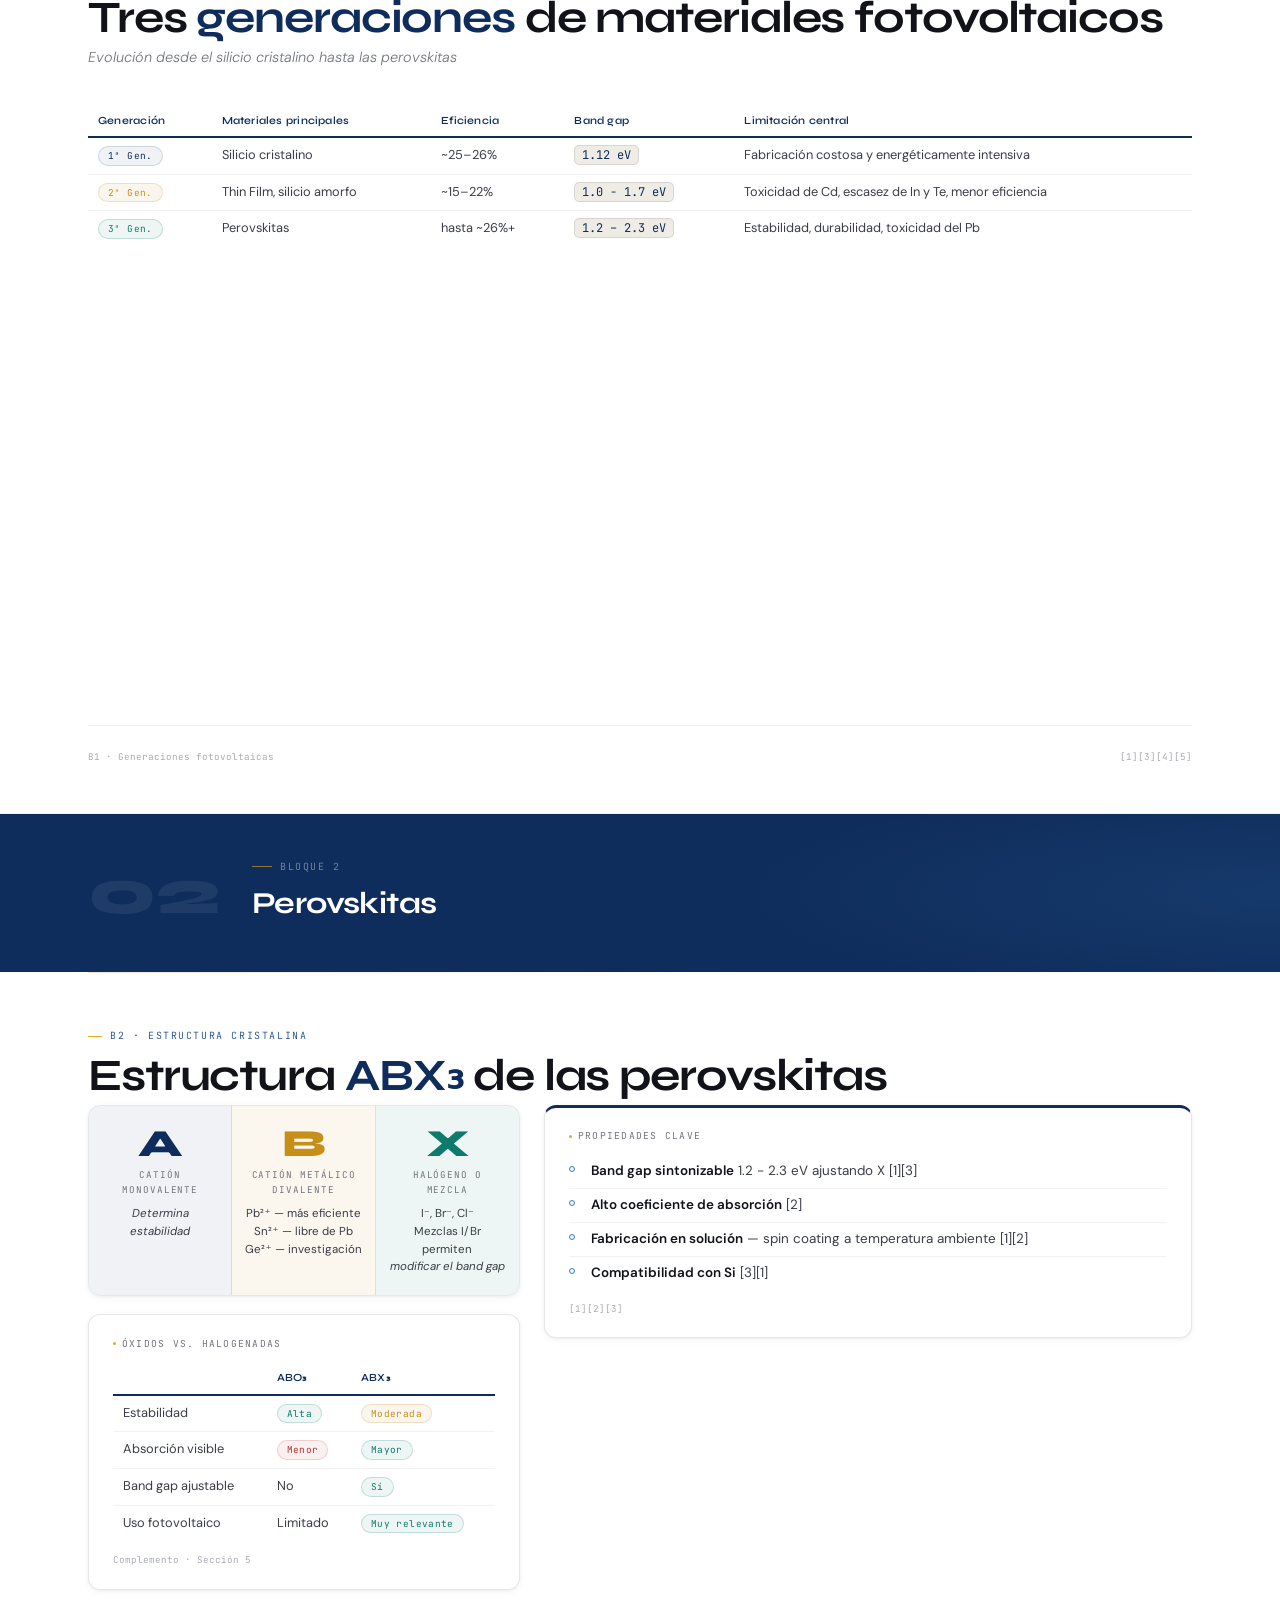
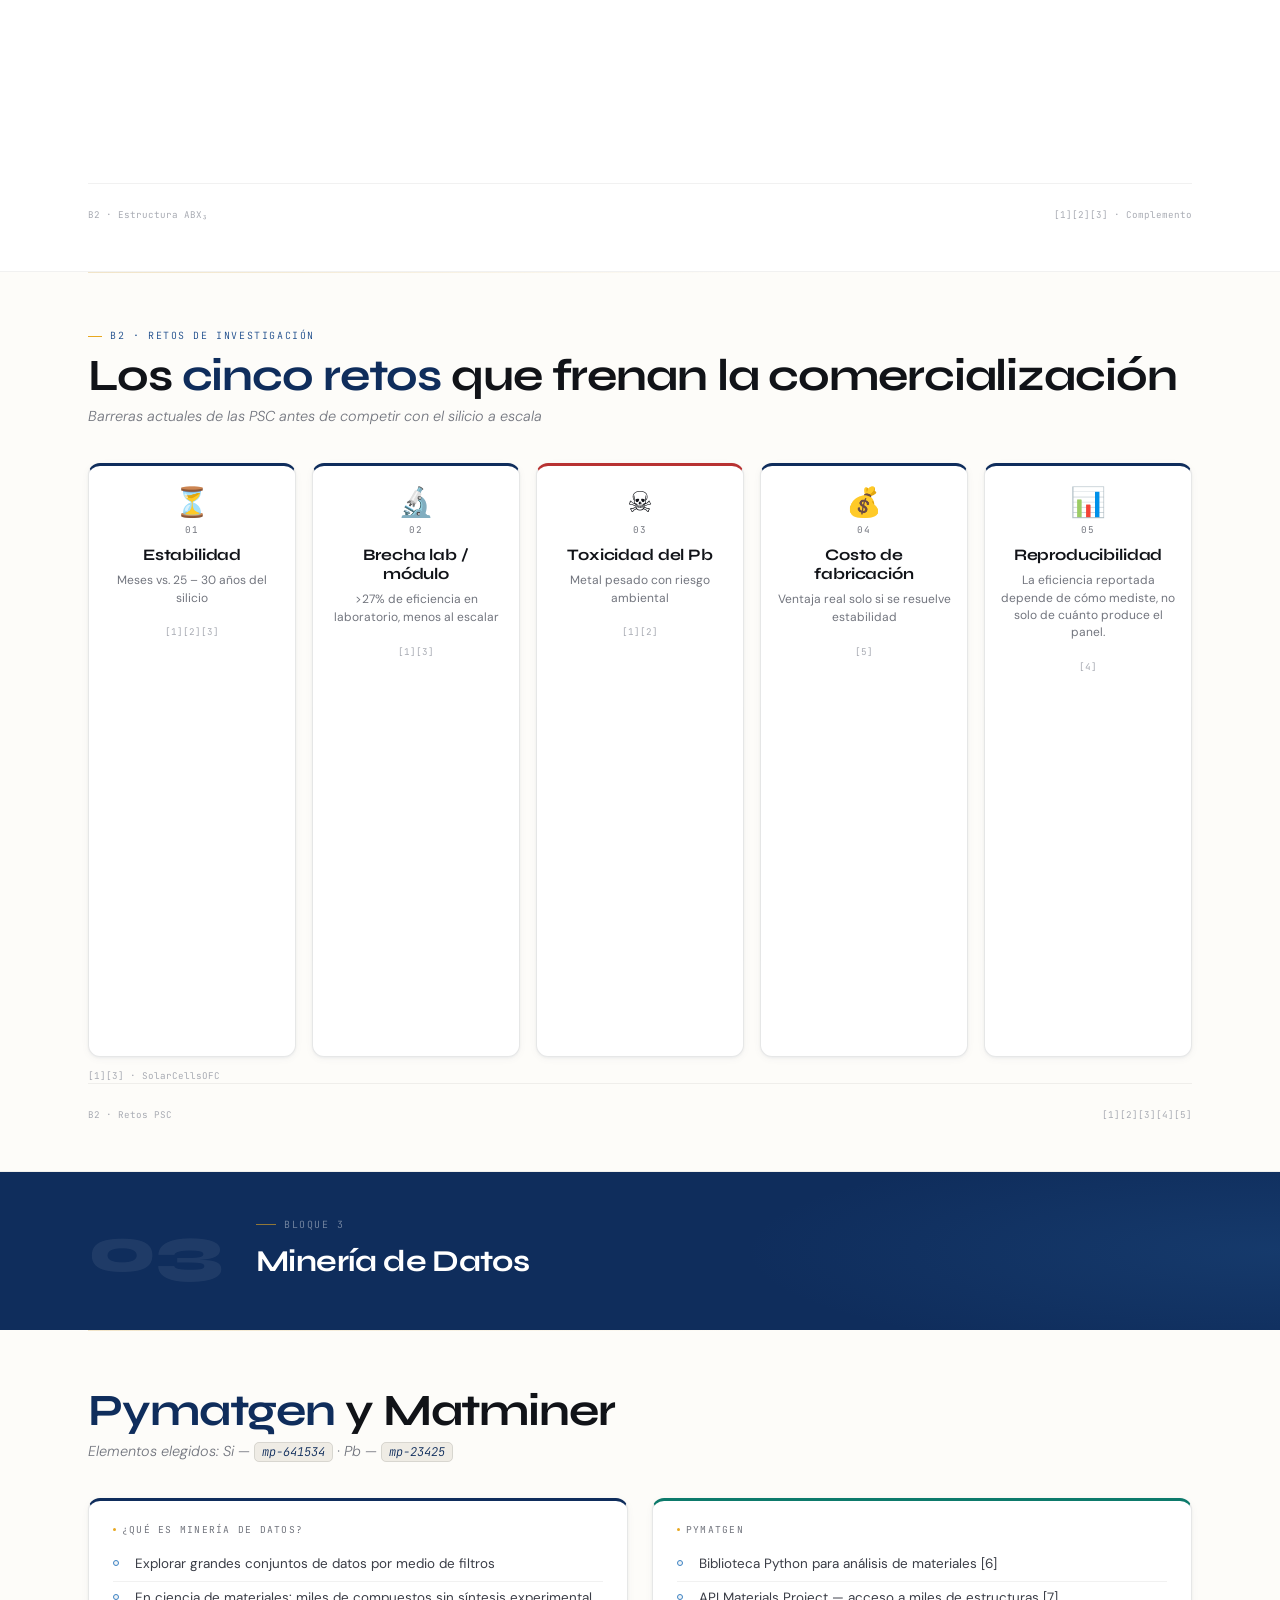
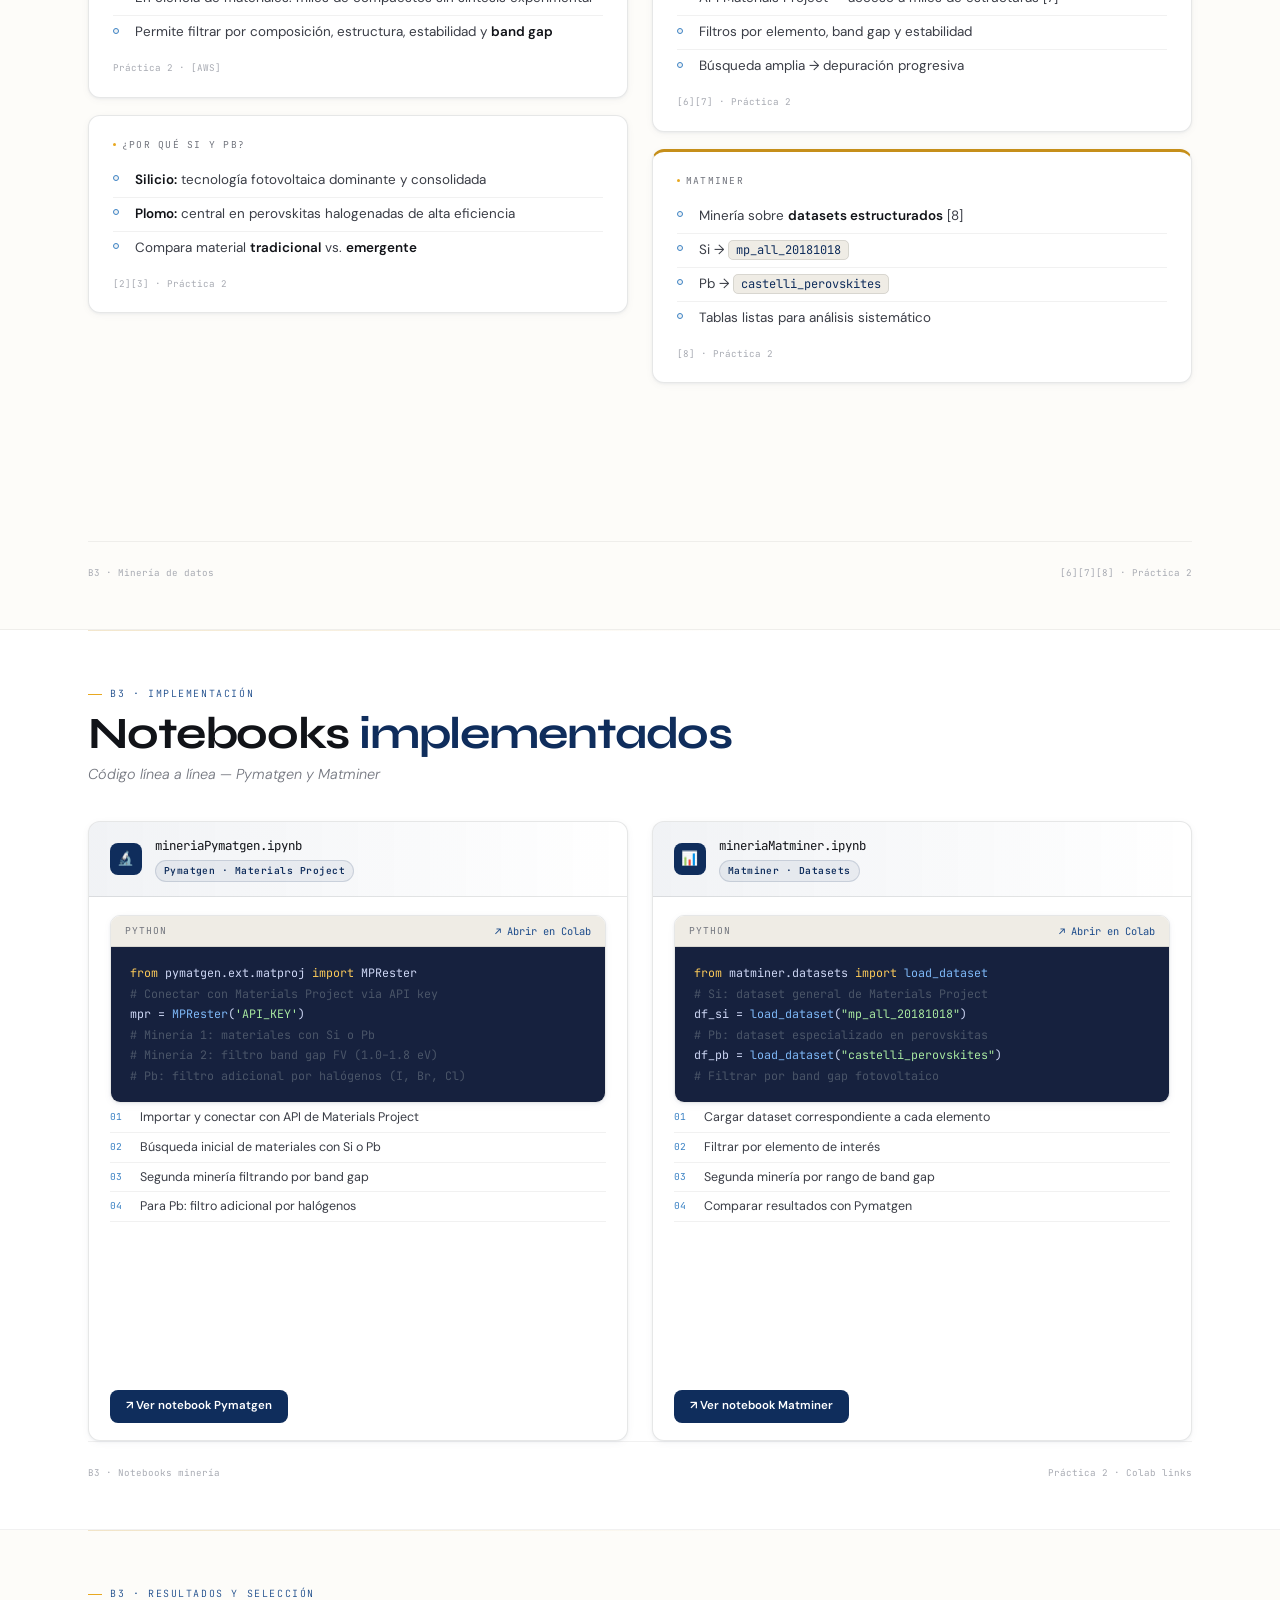
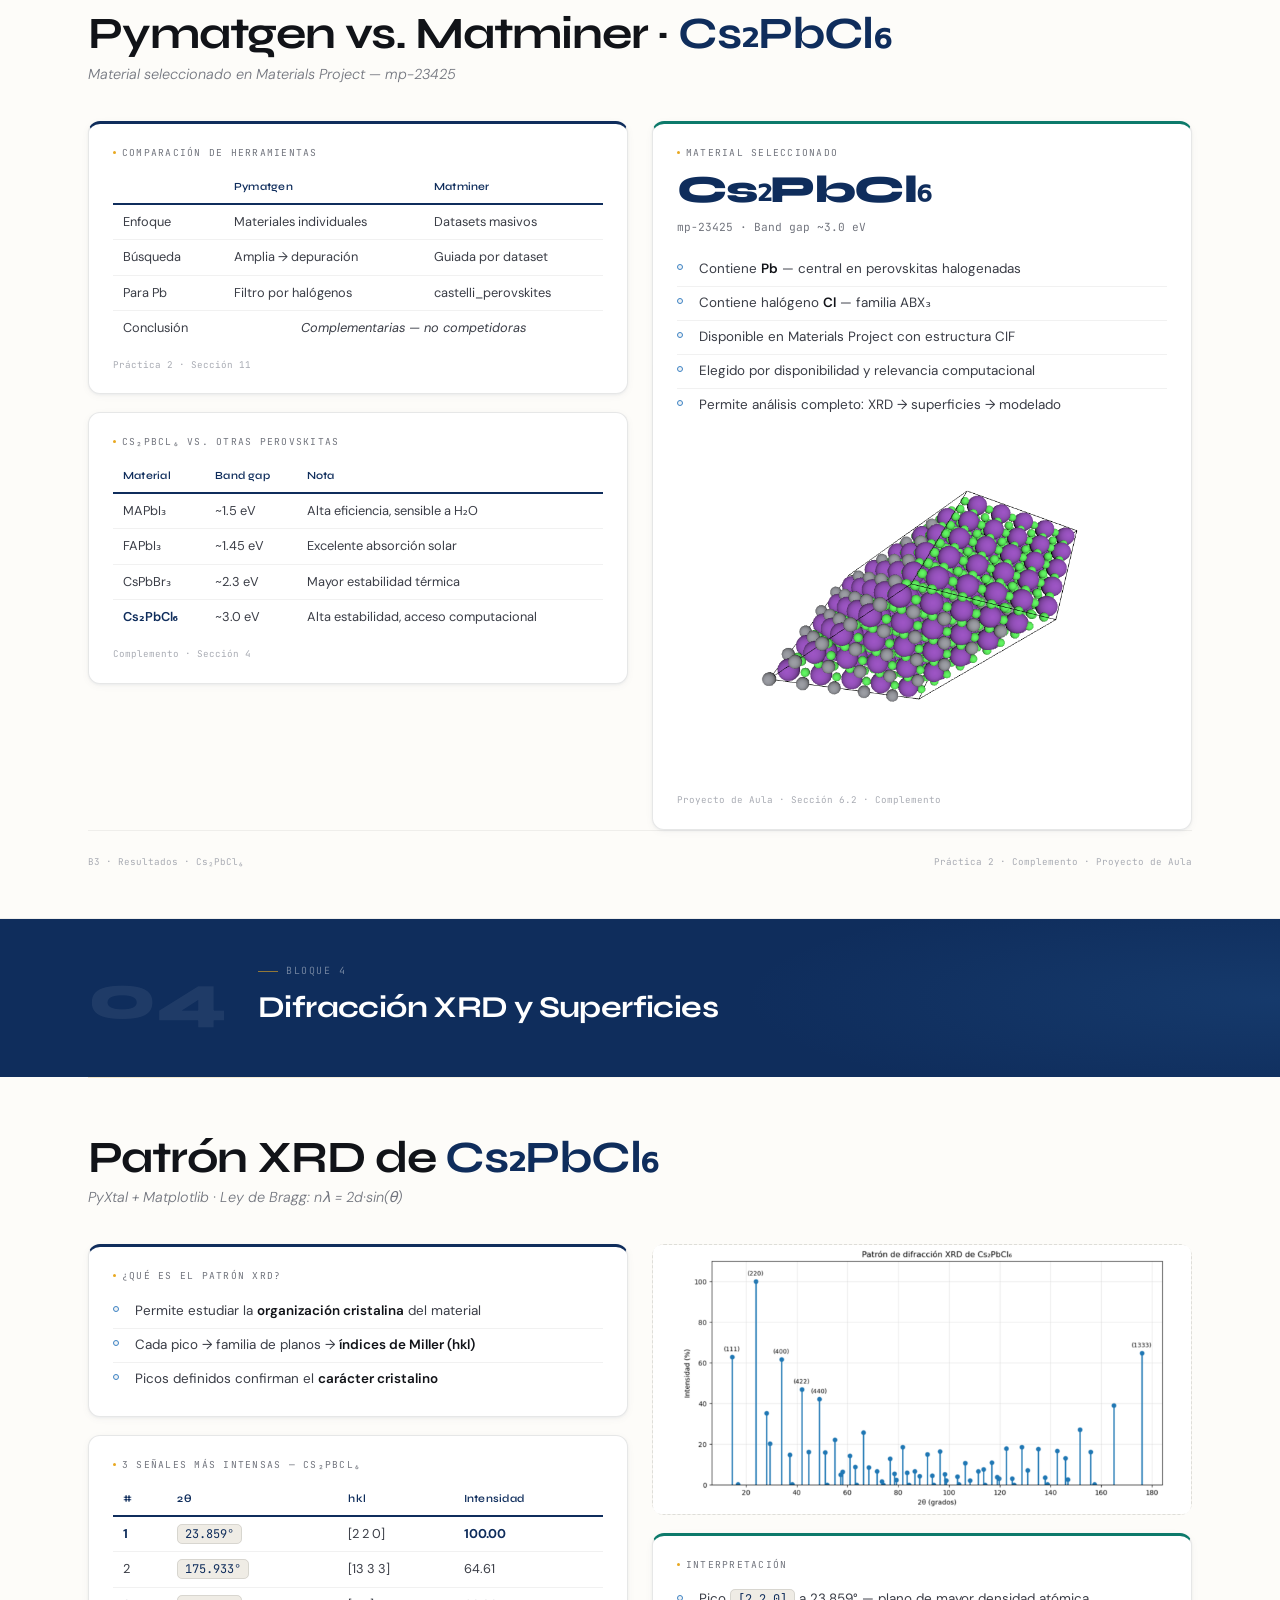
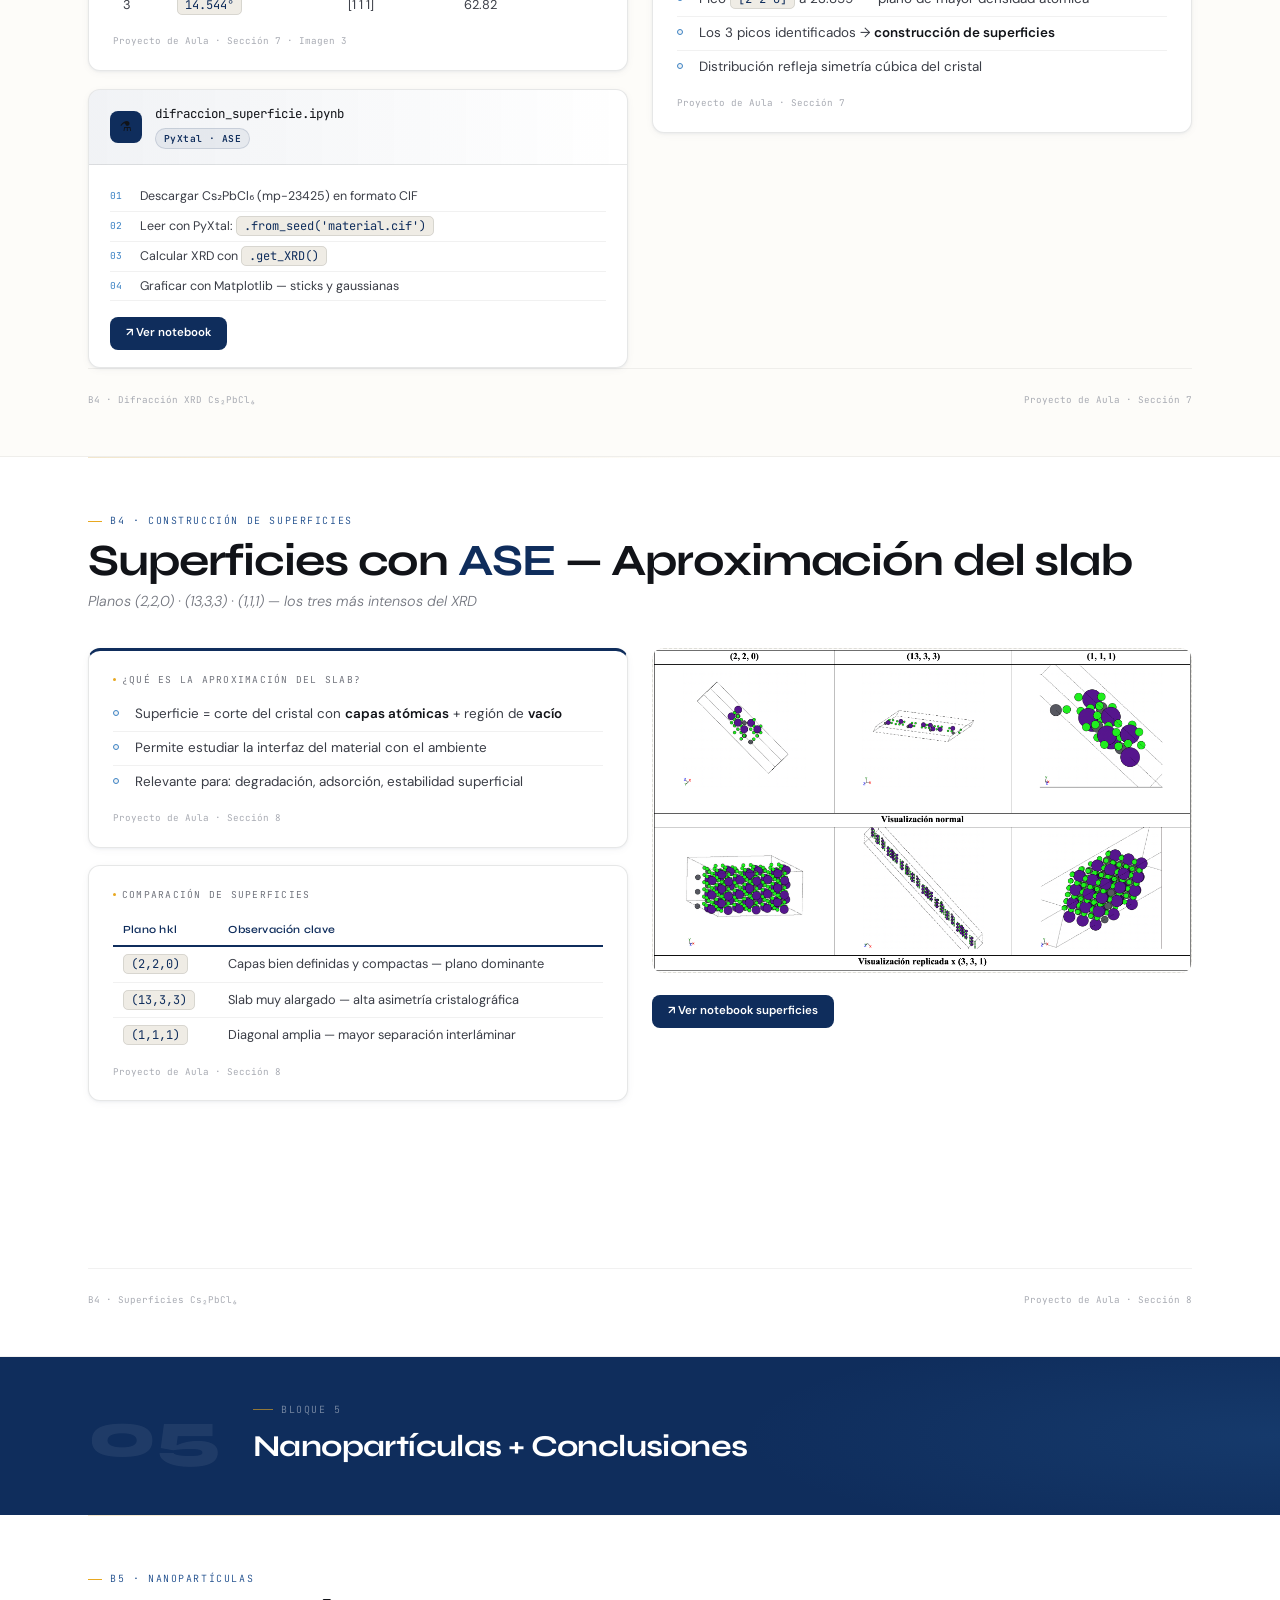
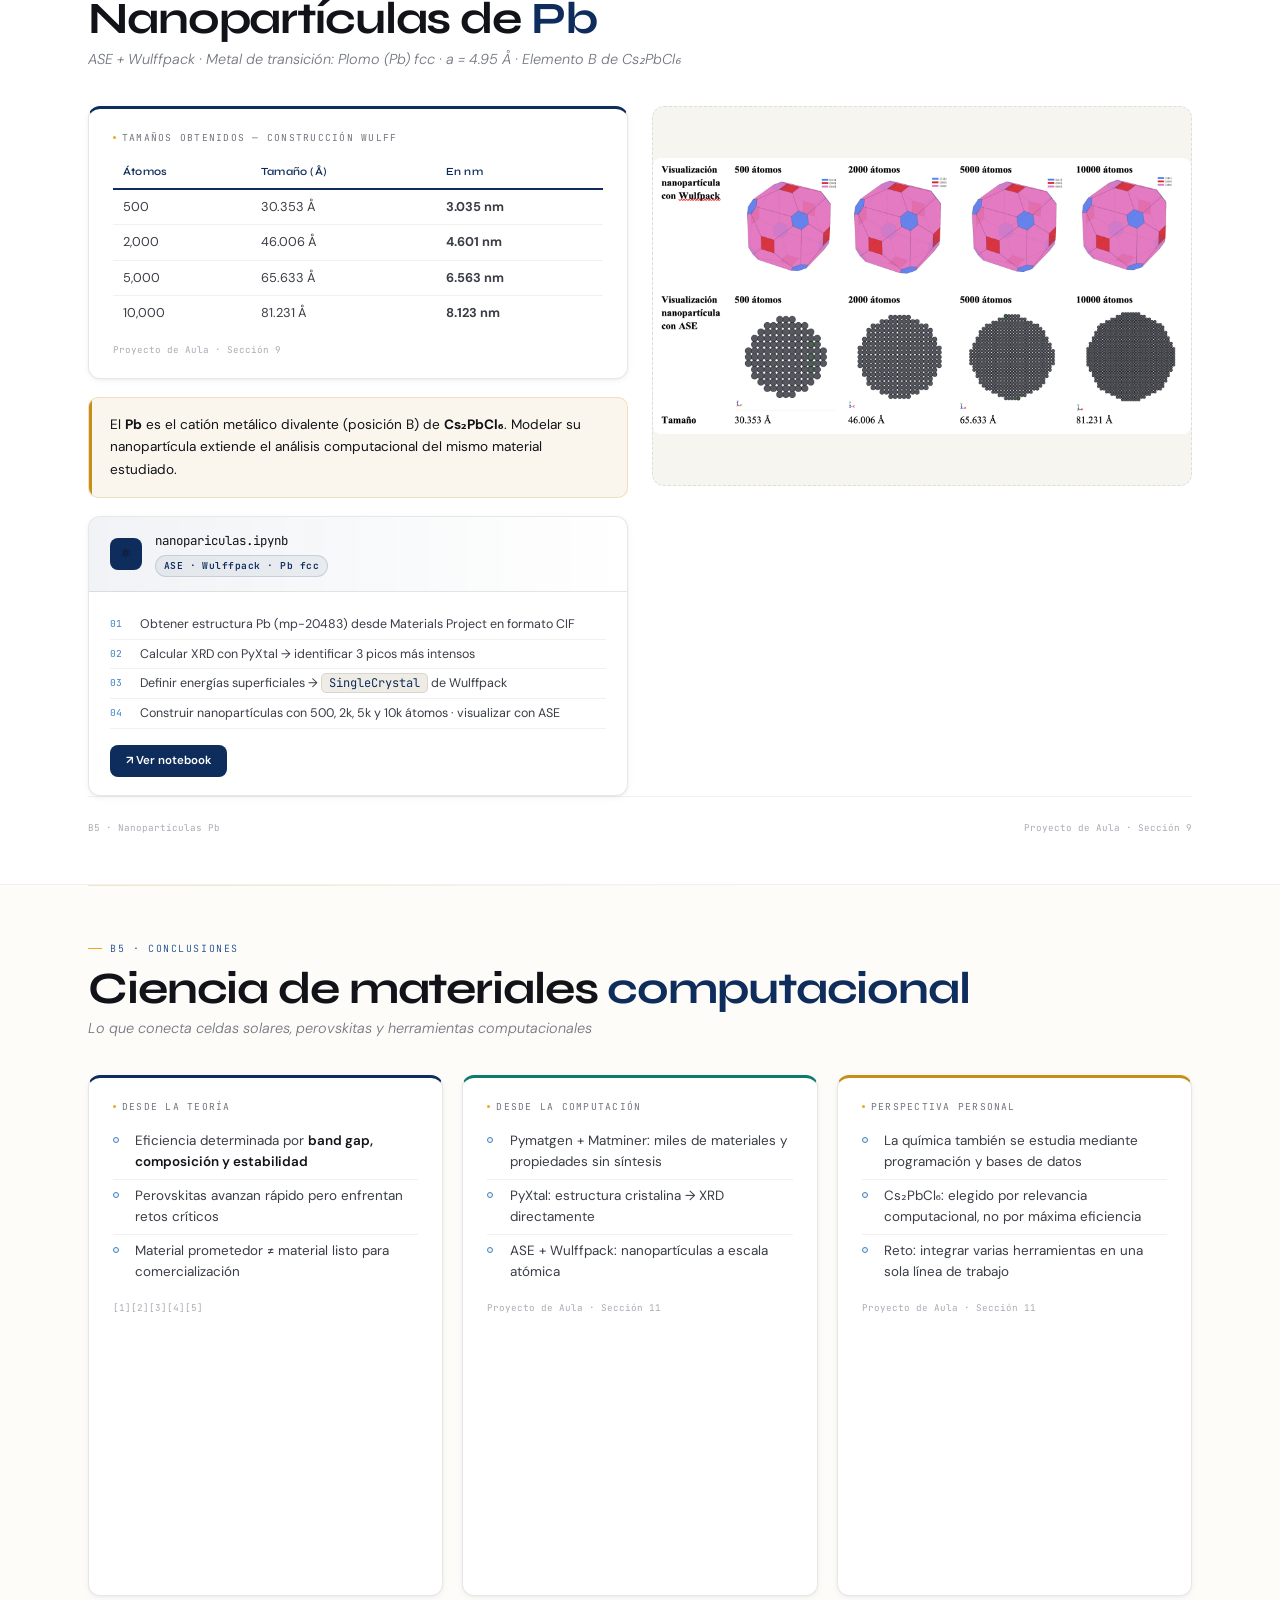
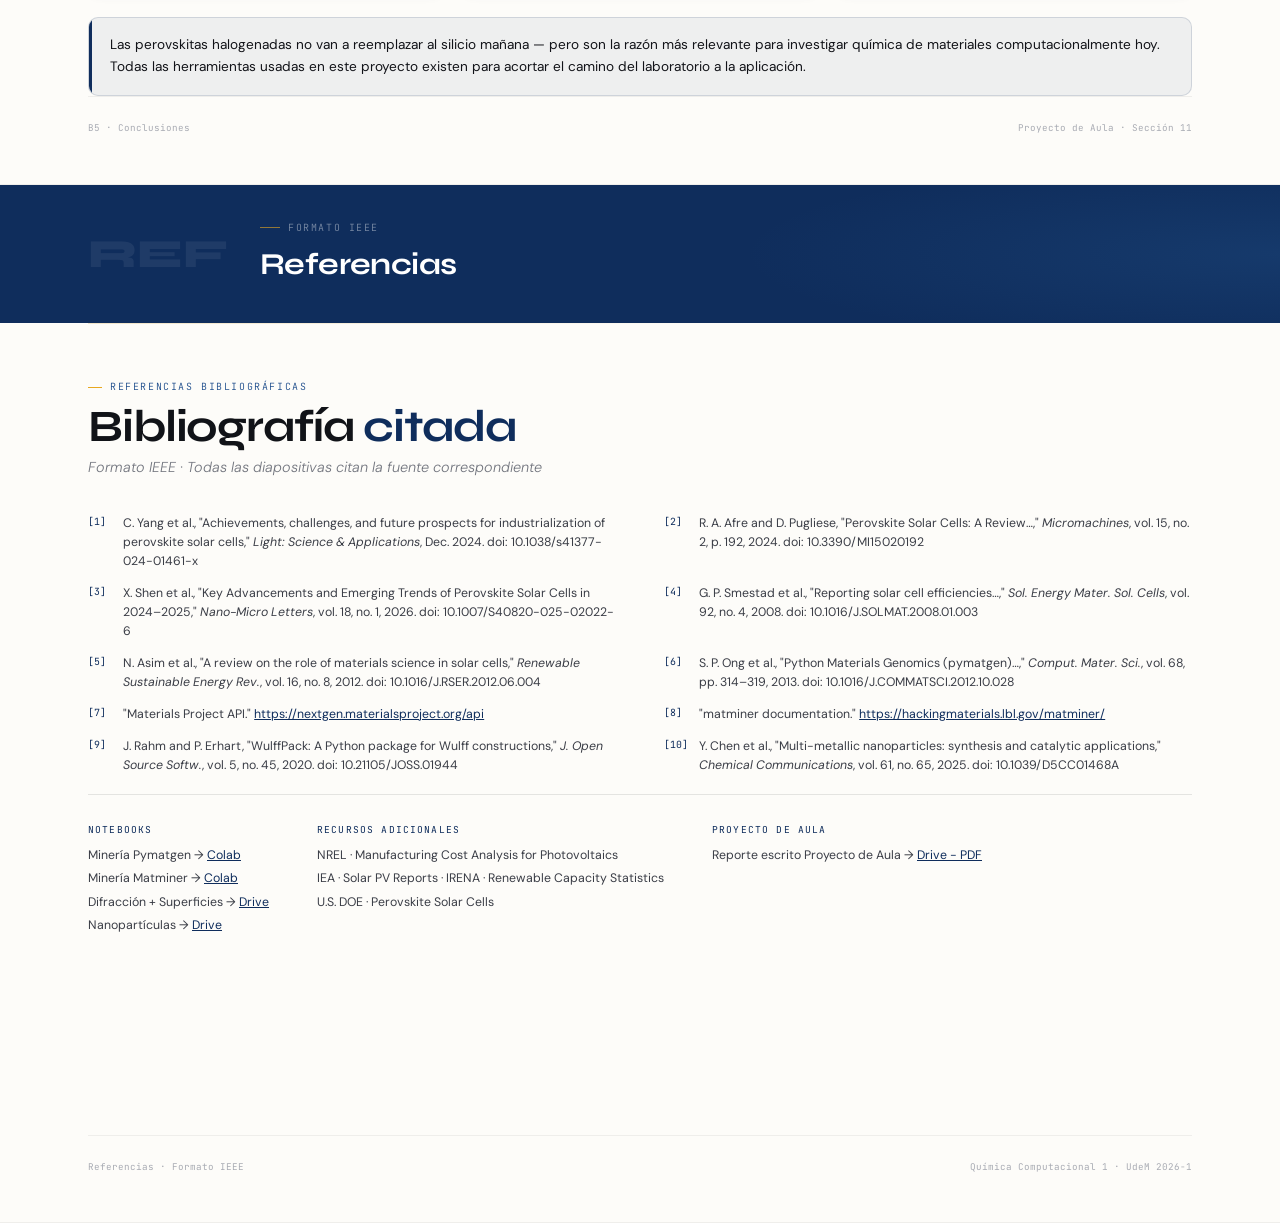
==== commit 5672261c: "conclusiones update" ====
--- a/index.html
+++ b/index.html
@@ -793,12 +793,12 @@
         <div class="card-lbl">Tamaños obtenidos — Construcción Wulff</div>
         <table class="t">
           <thead><tr><th>Átomos</th><th>Tamaño (Å)</th><th>En nm</th></tr></thead>
-          <tbody>
-            <tr><td>500</td><td>—</td><td>—</td></tr>
-            <tr><td>2,000</td><td>—</td><td>—</td></tr>
-            <tr><td>5,000</td><td>—</td><td>—</td></tr>
-            <tr><td>10,000</td><td>—</td><td>—</td></tr>
-          </tbody>
+            <tbody>
+              <tr><td>500</td><td>30.353 Å</td><td><strong>3.035 nm</strong></td></tr>
+              <tr><td>2,000</td><td>46.006 Å</td><td><strong>4.601 nm</strong></td></tr>
+              <tr><td>5,000</td><td>65.633 Å</td><td><strong>6.563 nm</strong></td></tr>
+              <tr><td>10,000</td><td>81.231 Å</td><td><strong>8.123 nm</strong></td></tr>
+            </tbody>
         </table>
         <div class="cite">Proyecto de Aula · Sección 9</div>
       </div>
@@ -822,16 +822,14 @@
             <li>Definir energías superficiales → <span class="fm">SingleCrystal</span> de Wulffpack</li>
             <li>Construir nanopartículas con 500, 2k, 5k y 10k átomos · visualizar con ASE</li>
           </ol>
-          <a class="btn-nb" href="https://drive.google.com/file/d/1Rp_F0Mvav2ee0VARhcNnR2qZuI1I3XPw/view?usp=sharing" target="_blank">↗ Ver notebook</a>
+          <a class="btn-nb" href="https://drive.google.com/file/d/1J3UBfCQDzrjxDwNrurfu88hkyXg6RqZk/view?usp=share_link" target="_blank">↗ Ver notebook</a>
         </div>
       </div>
     </div>
 
     <div class="col">
       <div class="ph" style="min-height:380px;">
-        <span class="ph-ico">⚛️</span>
-        <span class="ph-lbl">Nanopartículas Pb — 500, 2k, 5k, 10k átomos<br>Wulffpack + ASE</span>
-        <span class="ph-note">[ insertar imagen nanopartículas Pb ]</span>
+        <img src="nanoparticula_vista.png" alt="material perovskita" style="width:100%; border-radius:8px;">
       </div>
     </div>
   </div>
@@ -858,7 +856,7 @@
     <div class="card teal">
       <div class="card-lbl">Desde la computación</div>
       <ul class="kp">
-        <li>Pymatgen + Matminer: miles de materiales sin síntesis</li>
+        <li>Pymatgen + Matminer: miles de materiales y propiedades sin síntesis</li>
         <li>PyXtal: estructura cristalina → XRD directamente</li>
         <li>ASE + Wulffpack: nanopartículas a escala atómica</li>
       </ul>
@@ -876,7 +874,7 @@
   </div>
 
   <div class="hl" style="margin-top:1.3rem;">
-    <p>Las perovskitas halogenadas no van a reemplazar al silicio mañana — pero son la razón más relevante para investigar química de materiales computacionalmente hoy. Todas las herramientas usadas en este proyecto existen para acortar el camino del laboratorio a la aplicación.</p>
+    <p>Las perovskitas halogenadas no van a reemplazar al silicio mañana — pero son la razón más relevante para investigar química de materiales computacionalmente hoy. <br> Todas las herramientas usadas en este proyecto existen para acortar el camino del laboratorio a la aplicación.</p>
   </div>
 
   <div class="s-foot"><span>B5 · Conclusiones</span><span>Proyecto de Aula · Sección 11</span></div>
@@ -916,11 +914,10 @@
     <div>
       <div style="font-family:var(--mono); font-size:0.6rem; color:var(--navy); margin-bottom:6px; text-transform:uppercase; letter-spacing:0.12em;">Notebooks</div>
       <p style="font-size:0.77rem; color:var(--ink2); line-height:1.9;">
-        Minería Pymatgen → <a href="https://colab.research.google.com/drive/1z7QVkLLKNQrOLnsNAbO_egvX3SJAaNd?usp=sharing" target="_blank">Colab</a><br>
+        Minería Pymatgen → <a href="https://colab.research.google.com/drive/1z7QVkLLKNQrOLnsNAbO_egvX3S-JAaNd?usp=sharing" target="_blank">Colab</a><br>
         Minería Matminer → <a href="https://colab.research.google.com/drive/1Ua7SNSxBXSF4UfcnJs2yT6-XMASW5WrB?usp=sharing" target="_blank">Colab</a><br>
-        Difracción + Superficies → <a href="https://drive.google.com/file/d/1Hx69mAHYlFZvvupGfQsPJ71Av5IamZIG/view?usp=sharing" target="_blank">Drive</a><br>
-        Nanopartículas mono → <a href="https://drive.google.com/file/d/1Rp_F0Mvav2ee0VARhcNnR2qZuI1I3XPw/view?usp=sharing" target="_blank">Drive</a><br>
-        Nanopartículas Cu-Ni → <a href="https://drive.google.com/file/d/1Rm_oEqc2Vg9lmCvFY4Hsi5YHUSnJMuAQ/view?usp=sharing" target="_blank">Drive</a>
+        Difracción + Superficies → <a href="https://drive.google.com/file/d/1Hx69mAHYlFZvvupGfQsPJ71Av5IamZIG/view" target="_blank">Drive</a><br>
+        Nanopartículas → <a href="https://drive.google.com/file/d/1Hx69mAHYlFZvvupGfQsPJ71Av5IamZIG/view" target="_blank">Drive</a><br>
       </p>
     </div>
     <div>
@@ -931,6 +928,12 @@
         U.S. DOE · Perovskite Solar Cells
       </p>
     </div>
+    <div>
+      <div style="font-family:var(--mono); font-size:0.6rem; color:var(--navy); margin-bottom:6px; text-transform:uppercase; letter-spacing:0.12em;">Proyecto de Aula</div>
+      <p style="font-size:0.77rem; color:var(--ink2); line-height:1.9;">
+        Reporte escrito Proyecto de Aula → <a href="https://drive.google.com/file/d/1iCJgnWR7hu8rZc0K82T1zttPG4ZHKin-/view?usp=share_link" target="_blank">Drive - PDF</a><br>
+      </p>
+    </div>
   </div>
 
   <div class="s-foot"><span>Referencias · Formato IEEE</span><span>Química Computacional 1 · UdeM 2026-1</span></div>
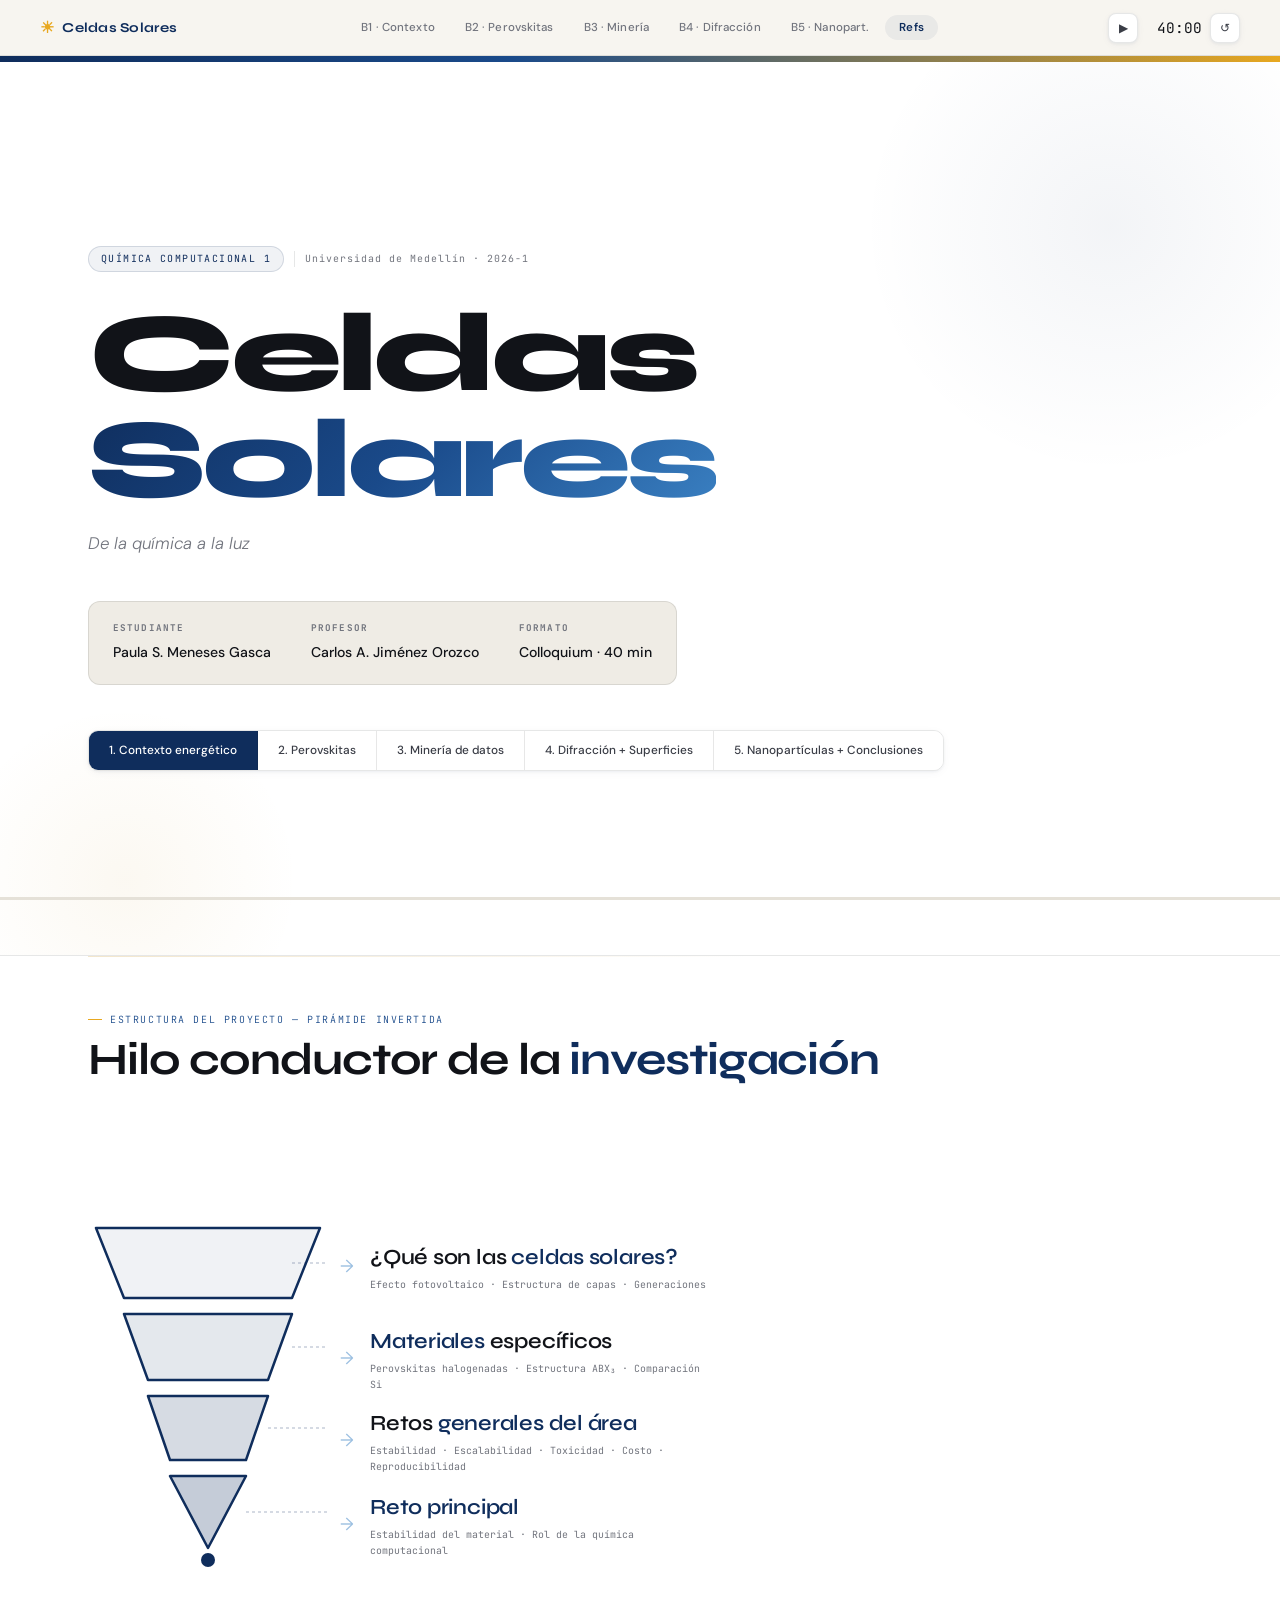
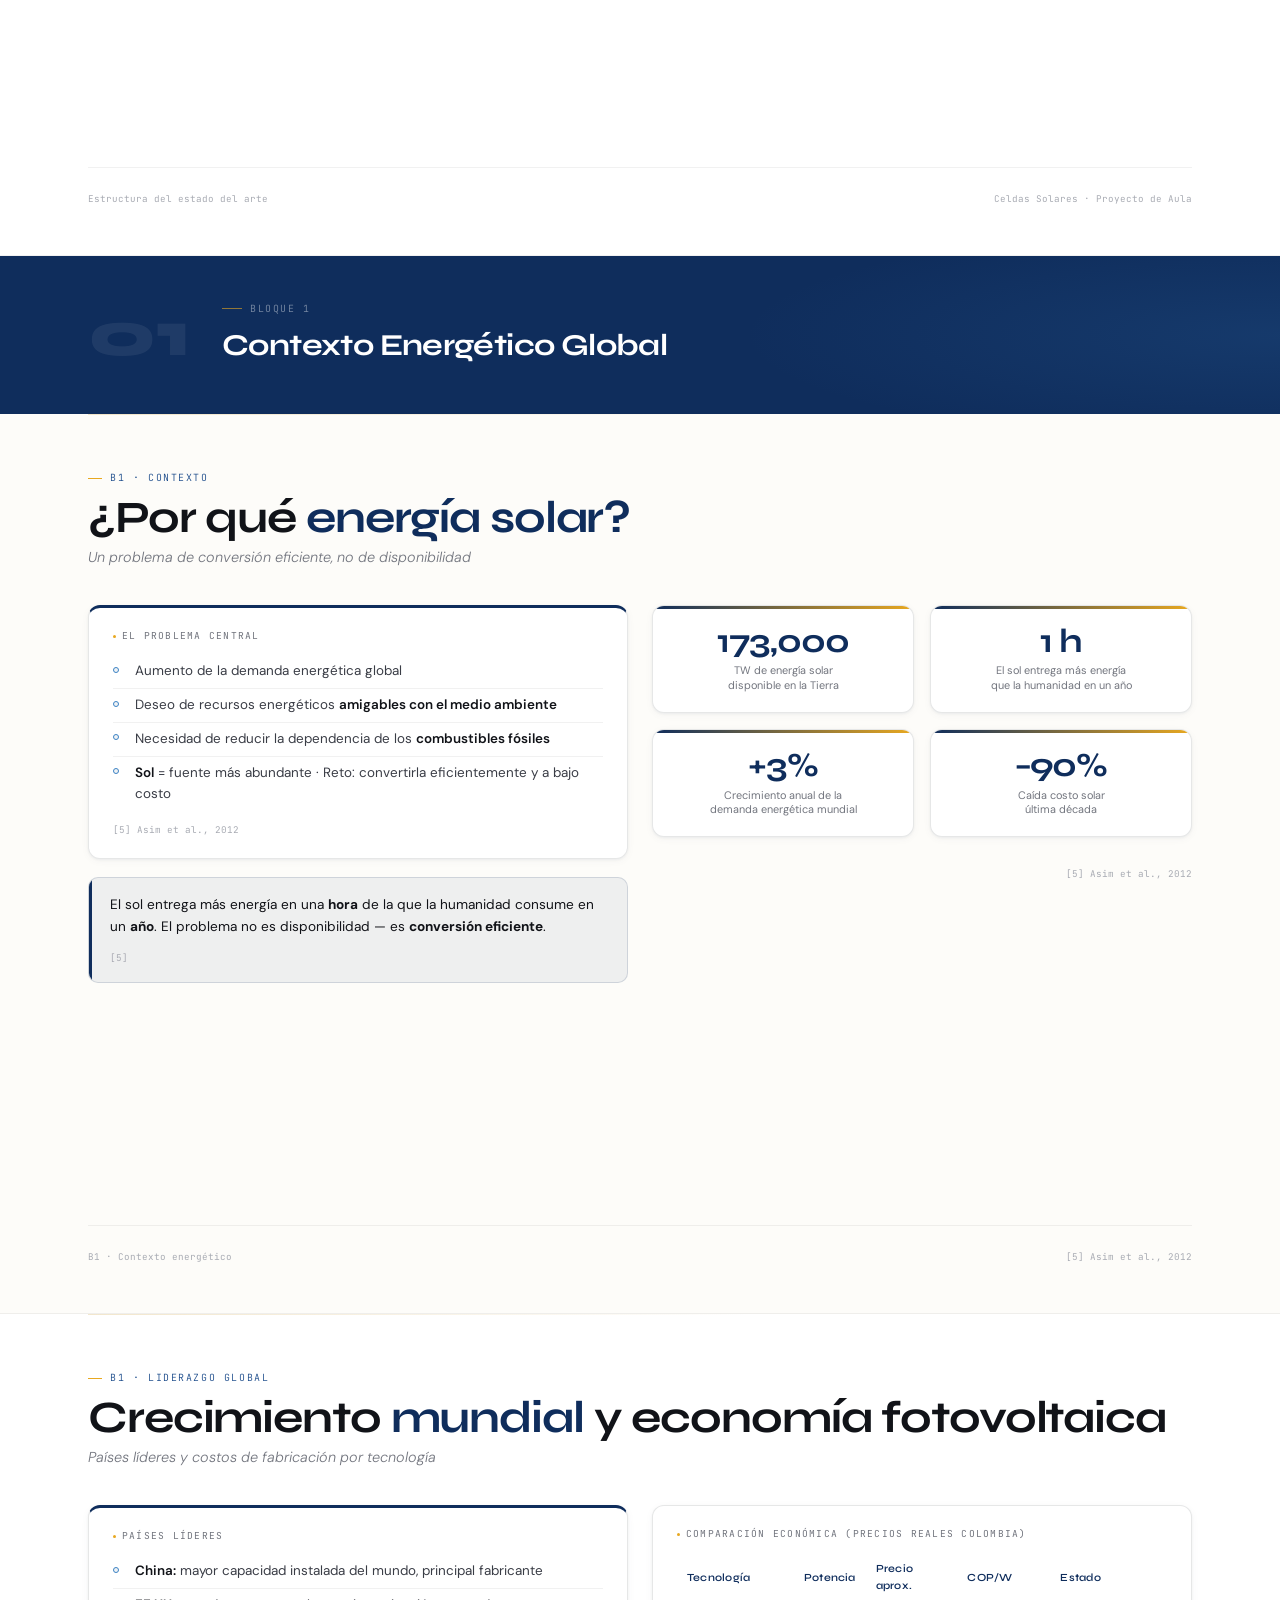
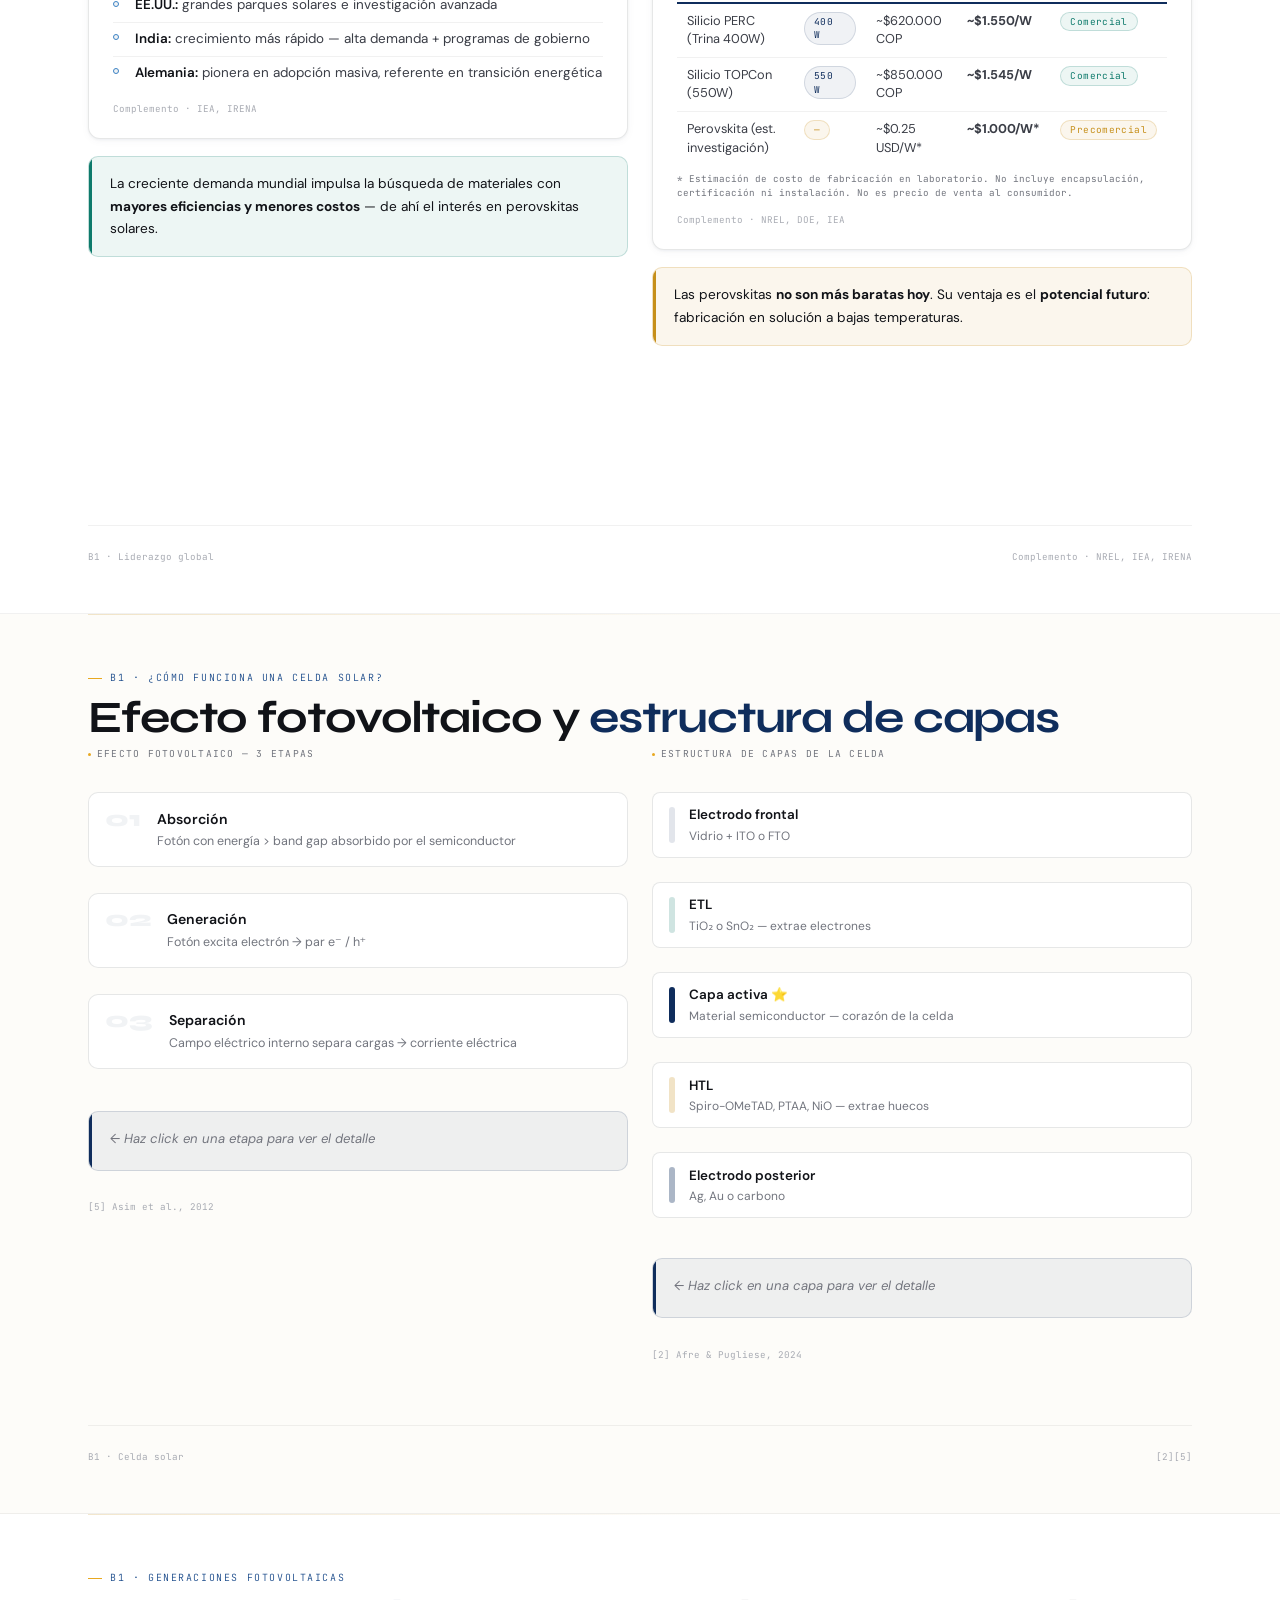
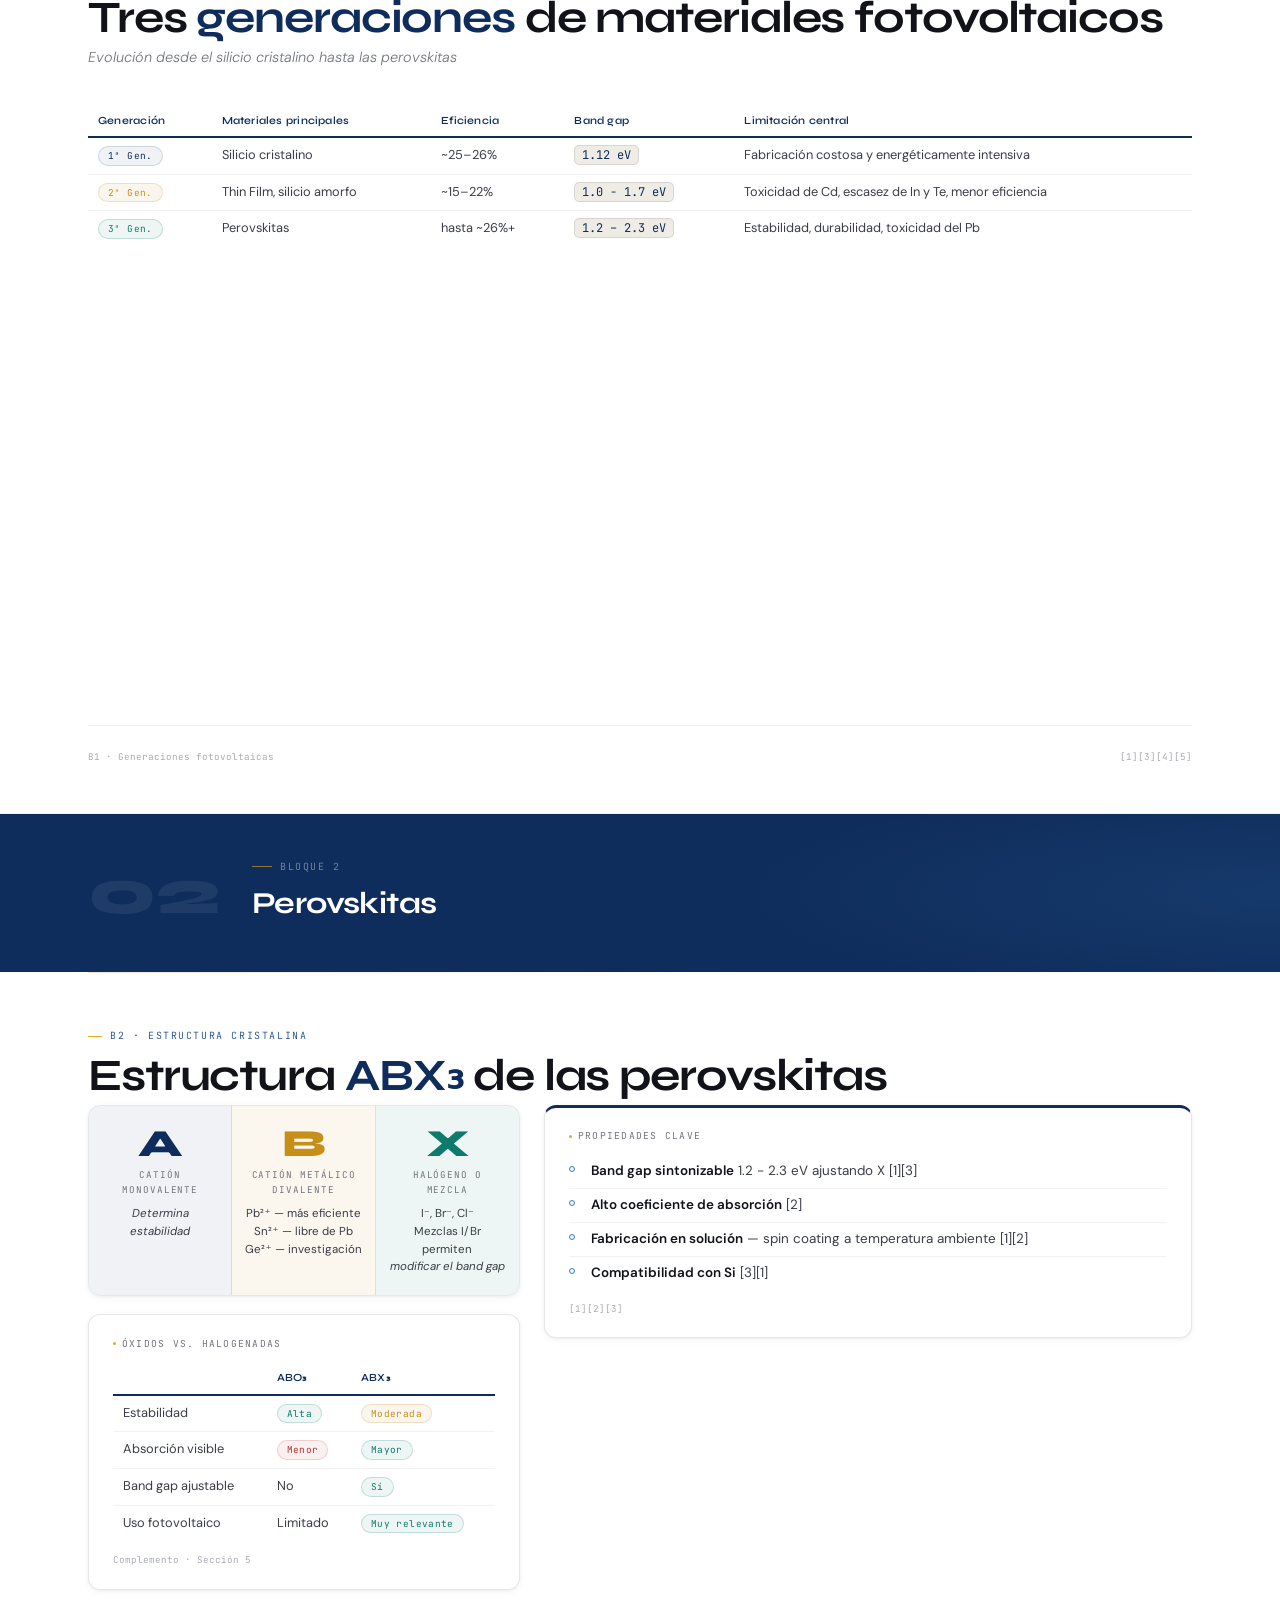
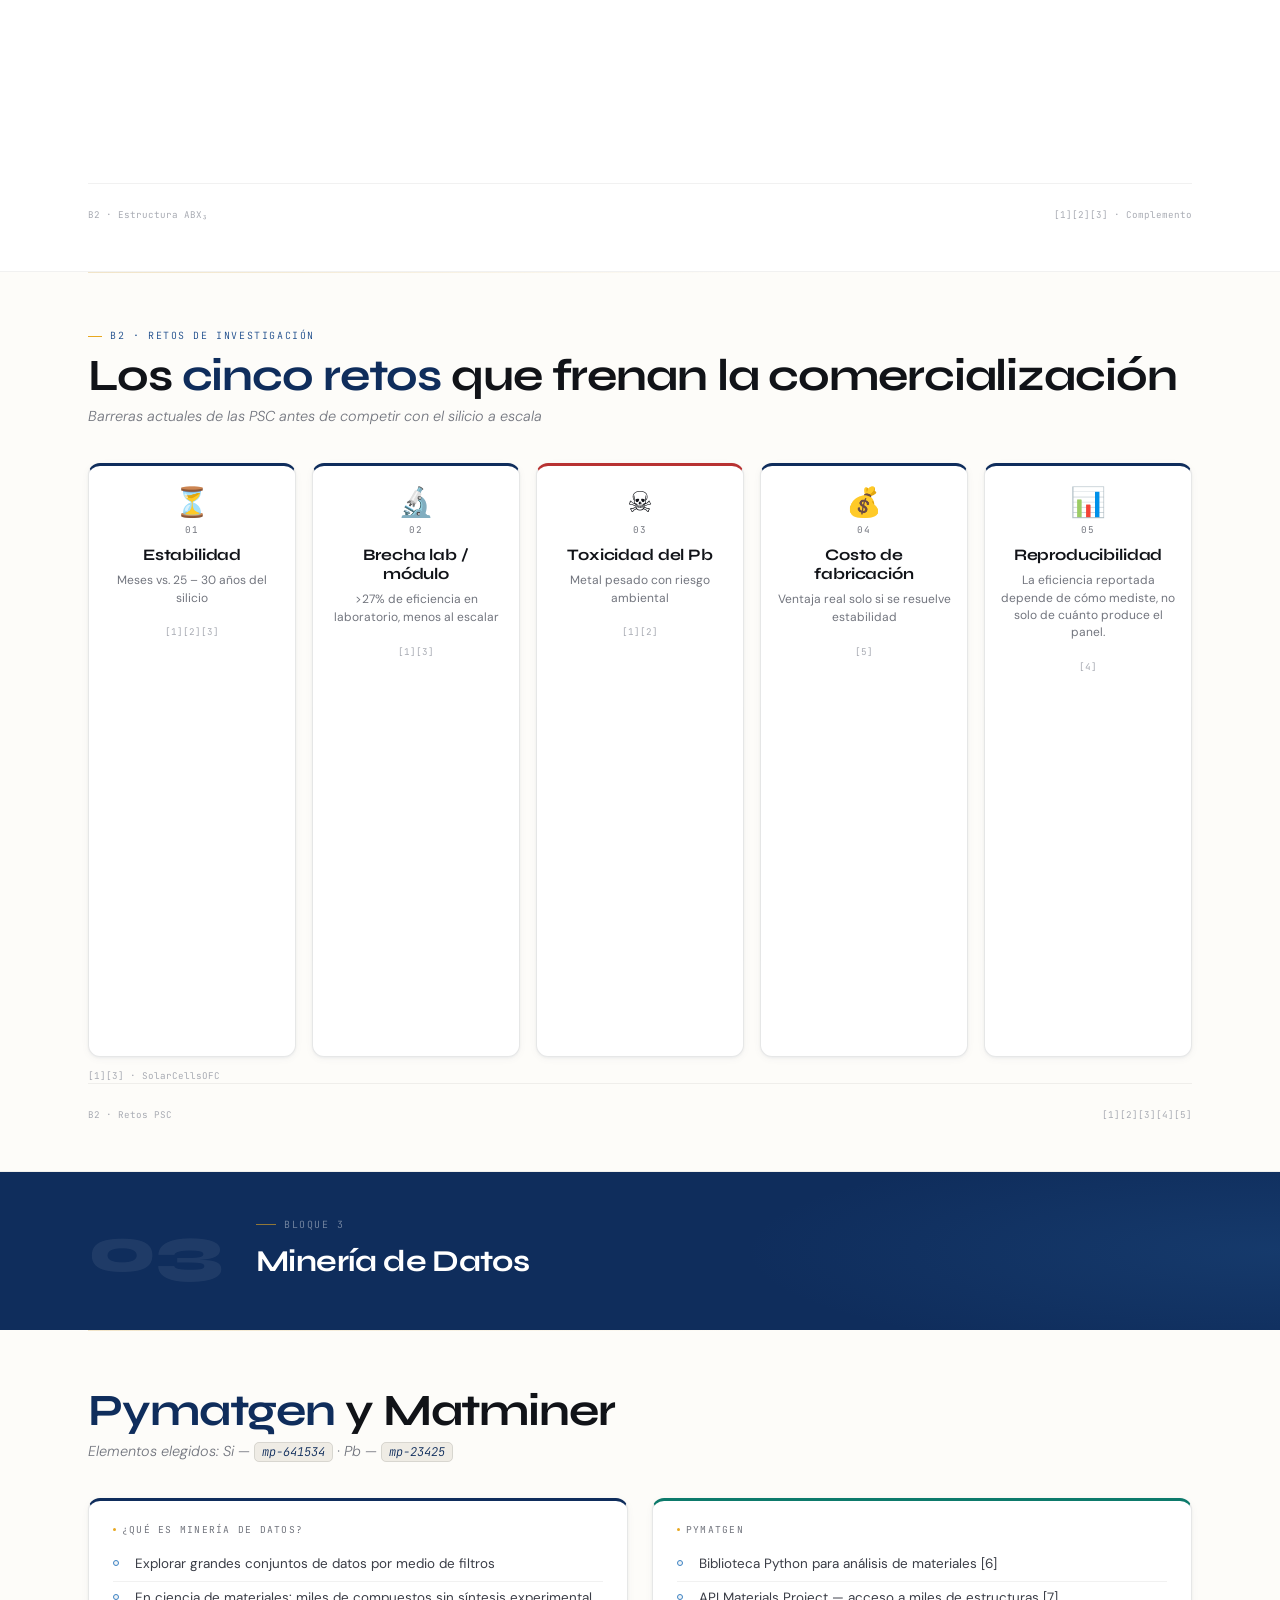
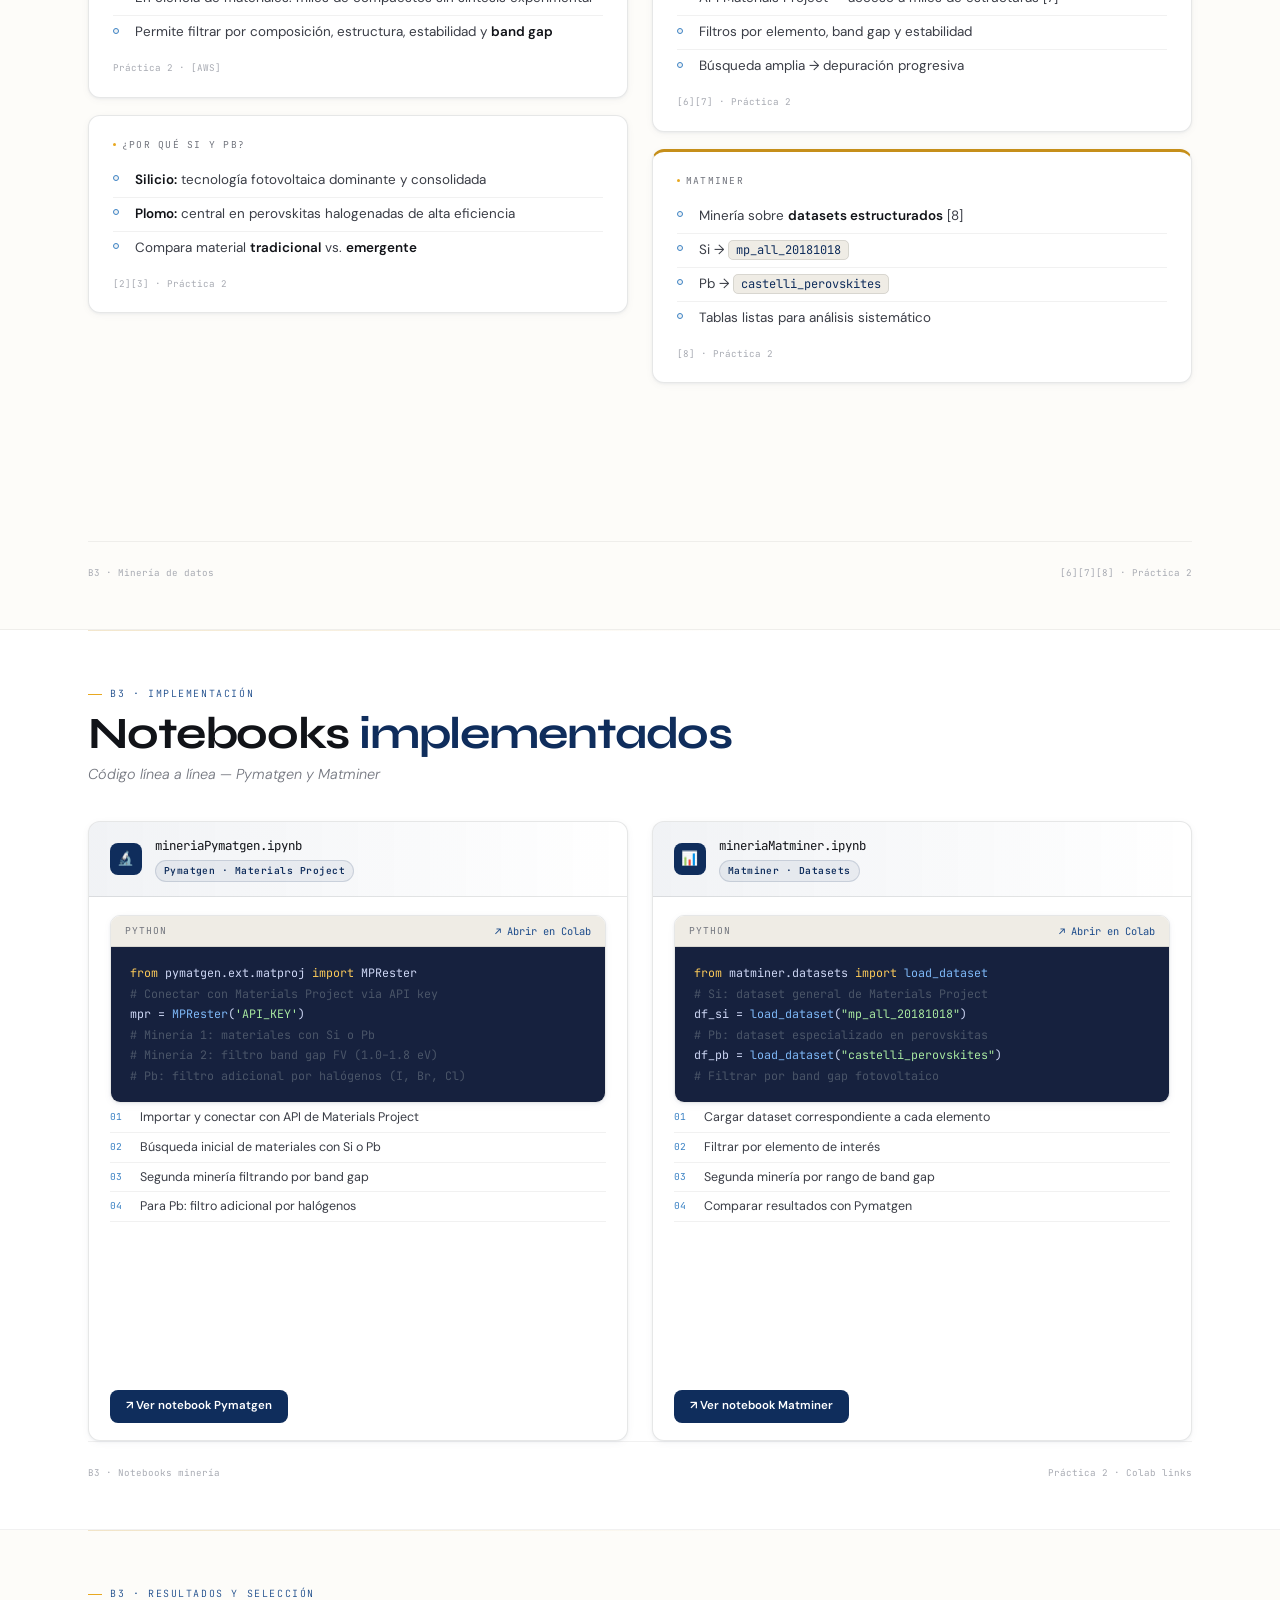
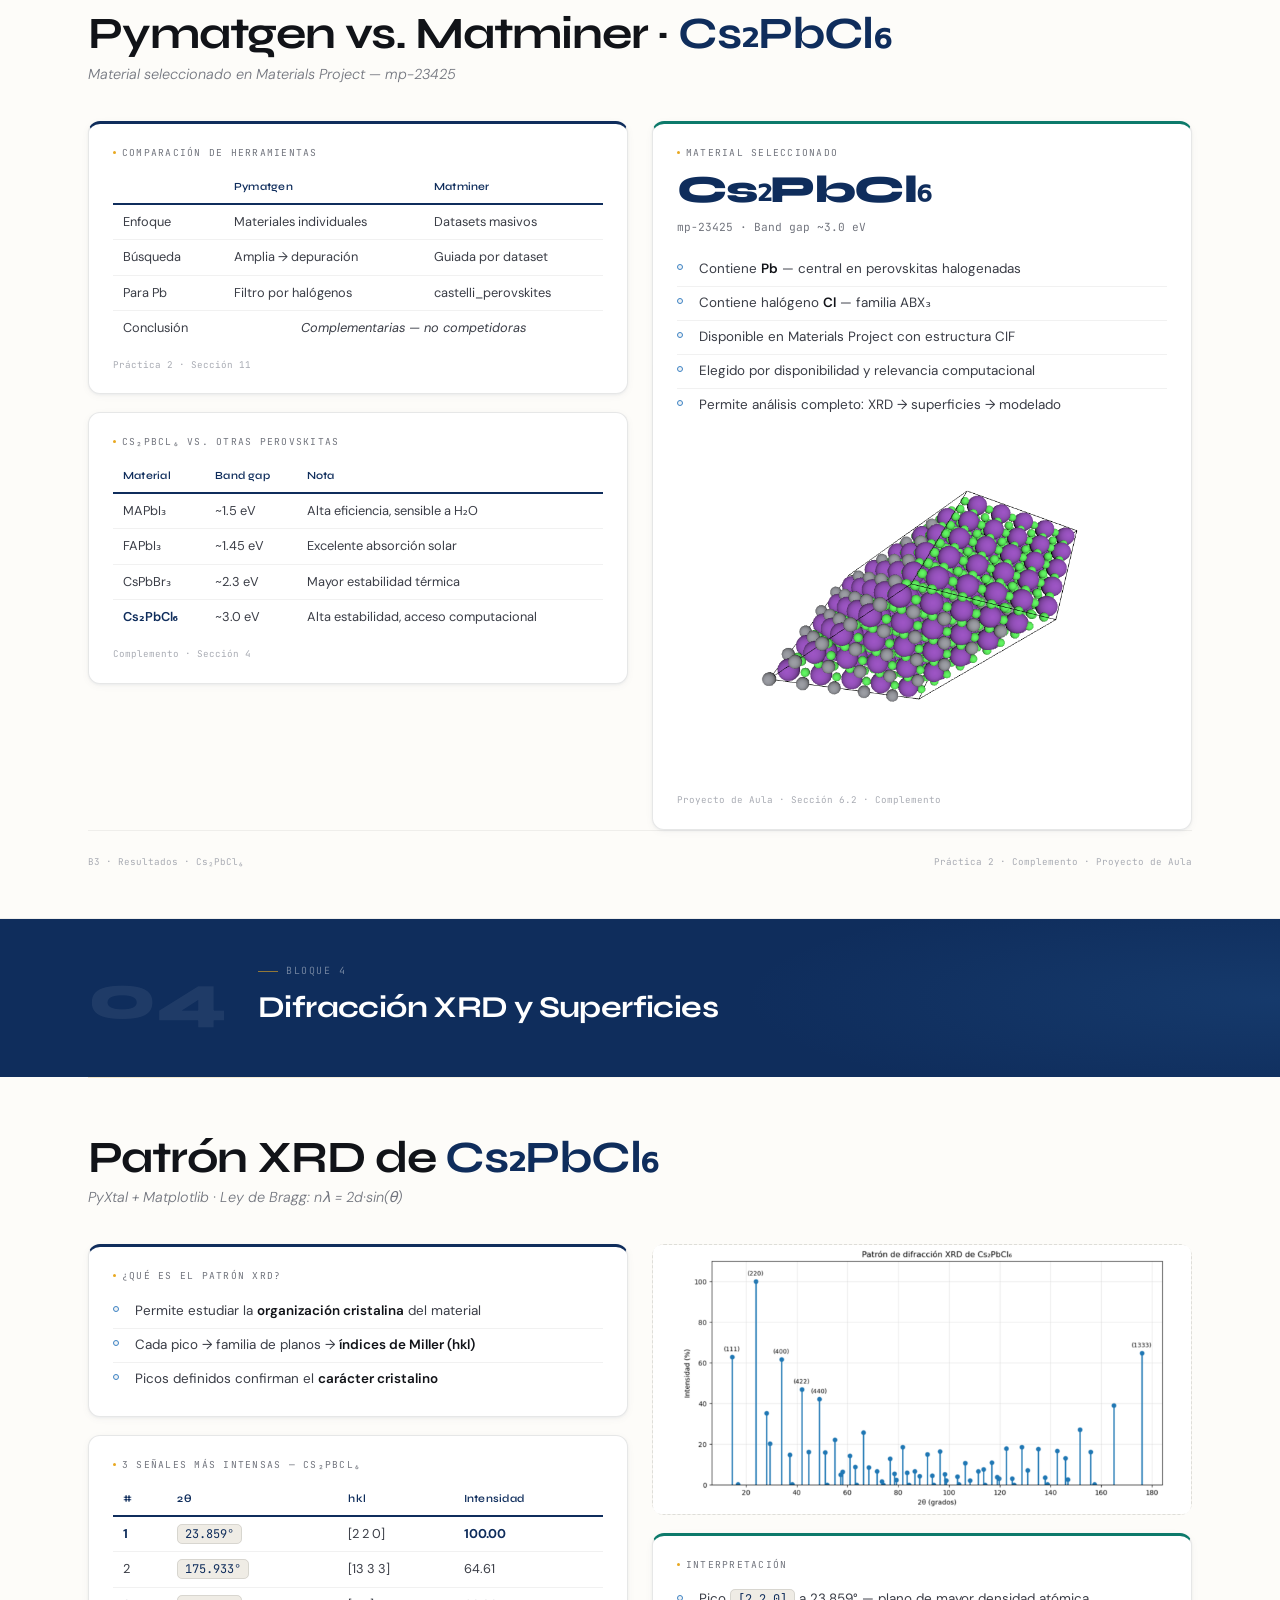
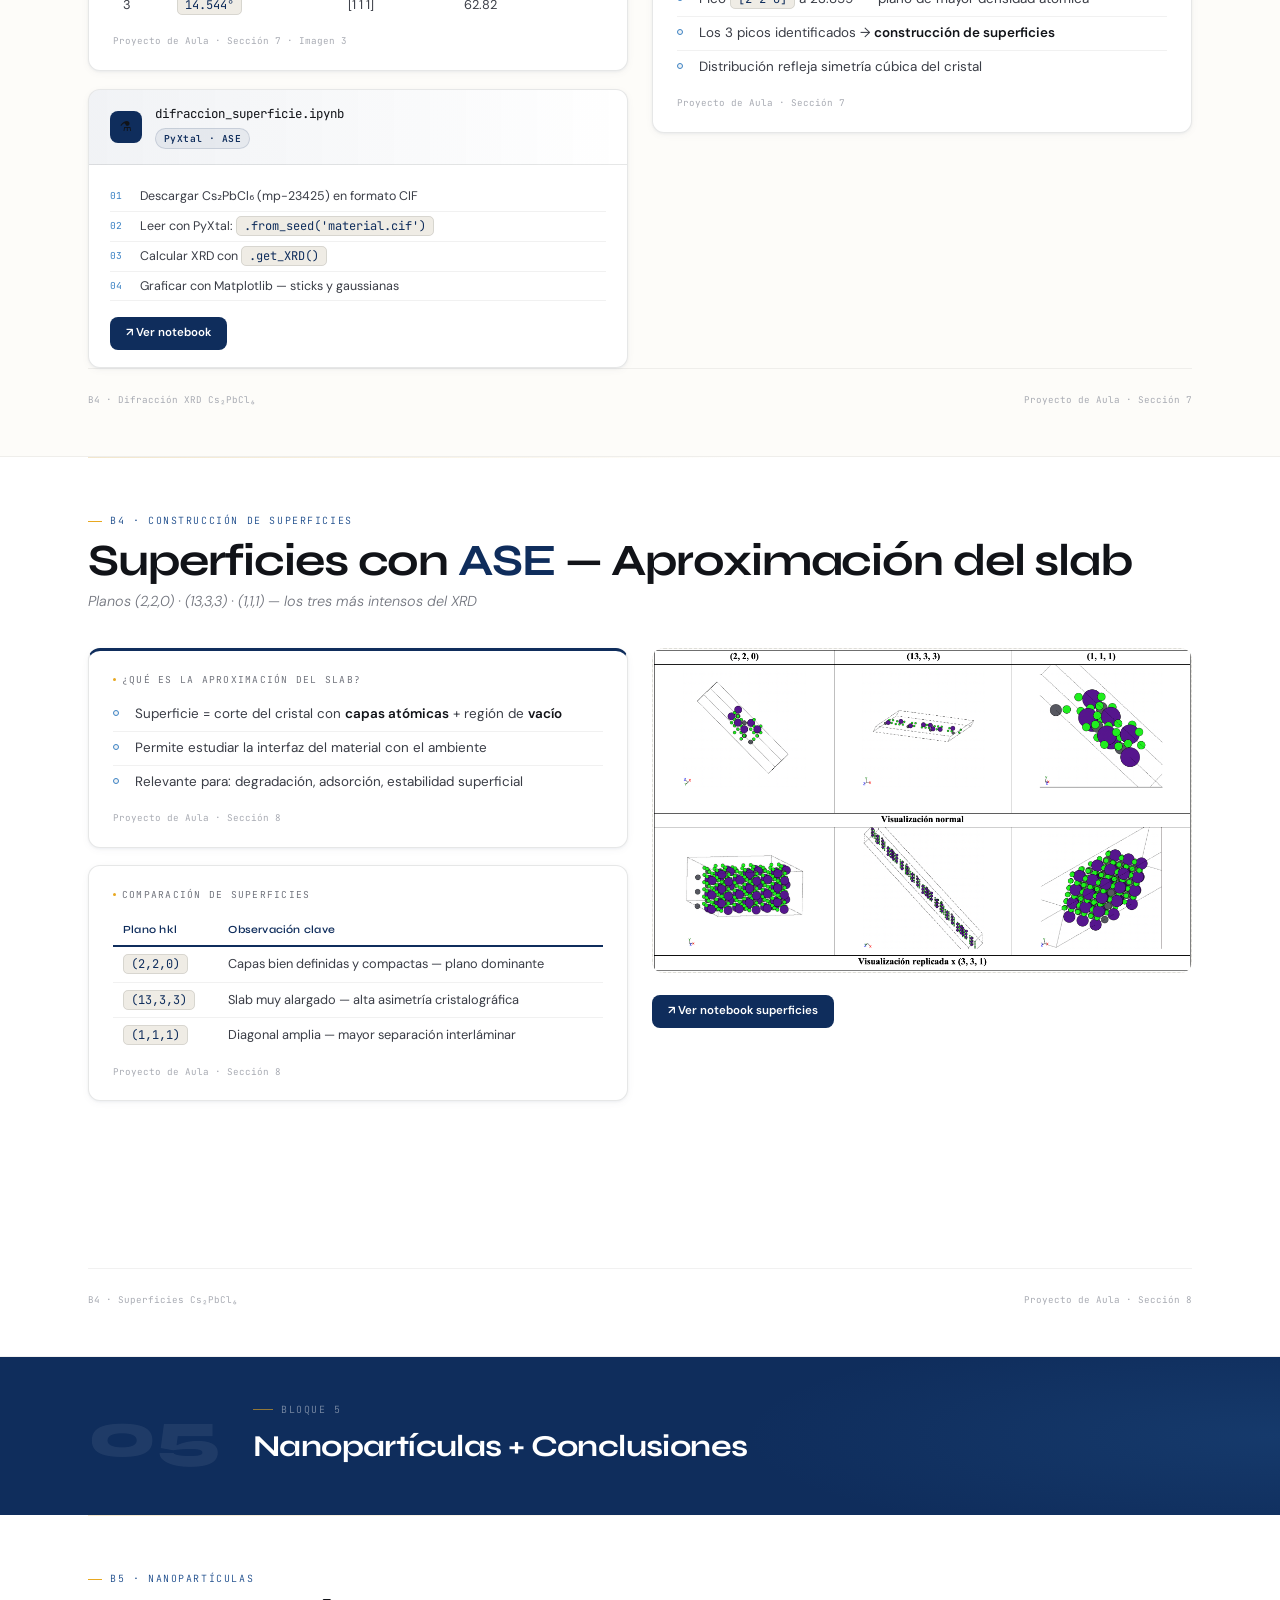
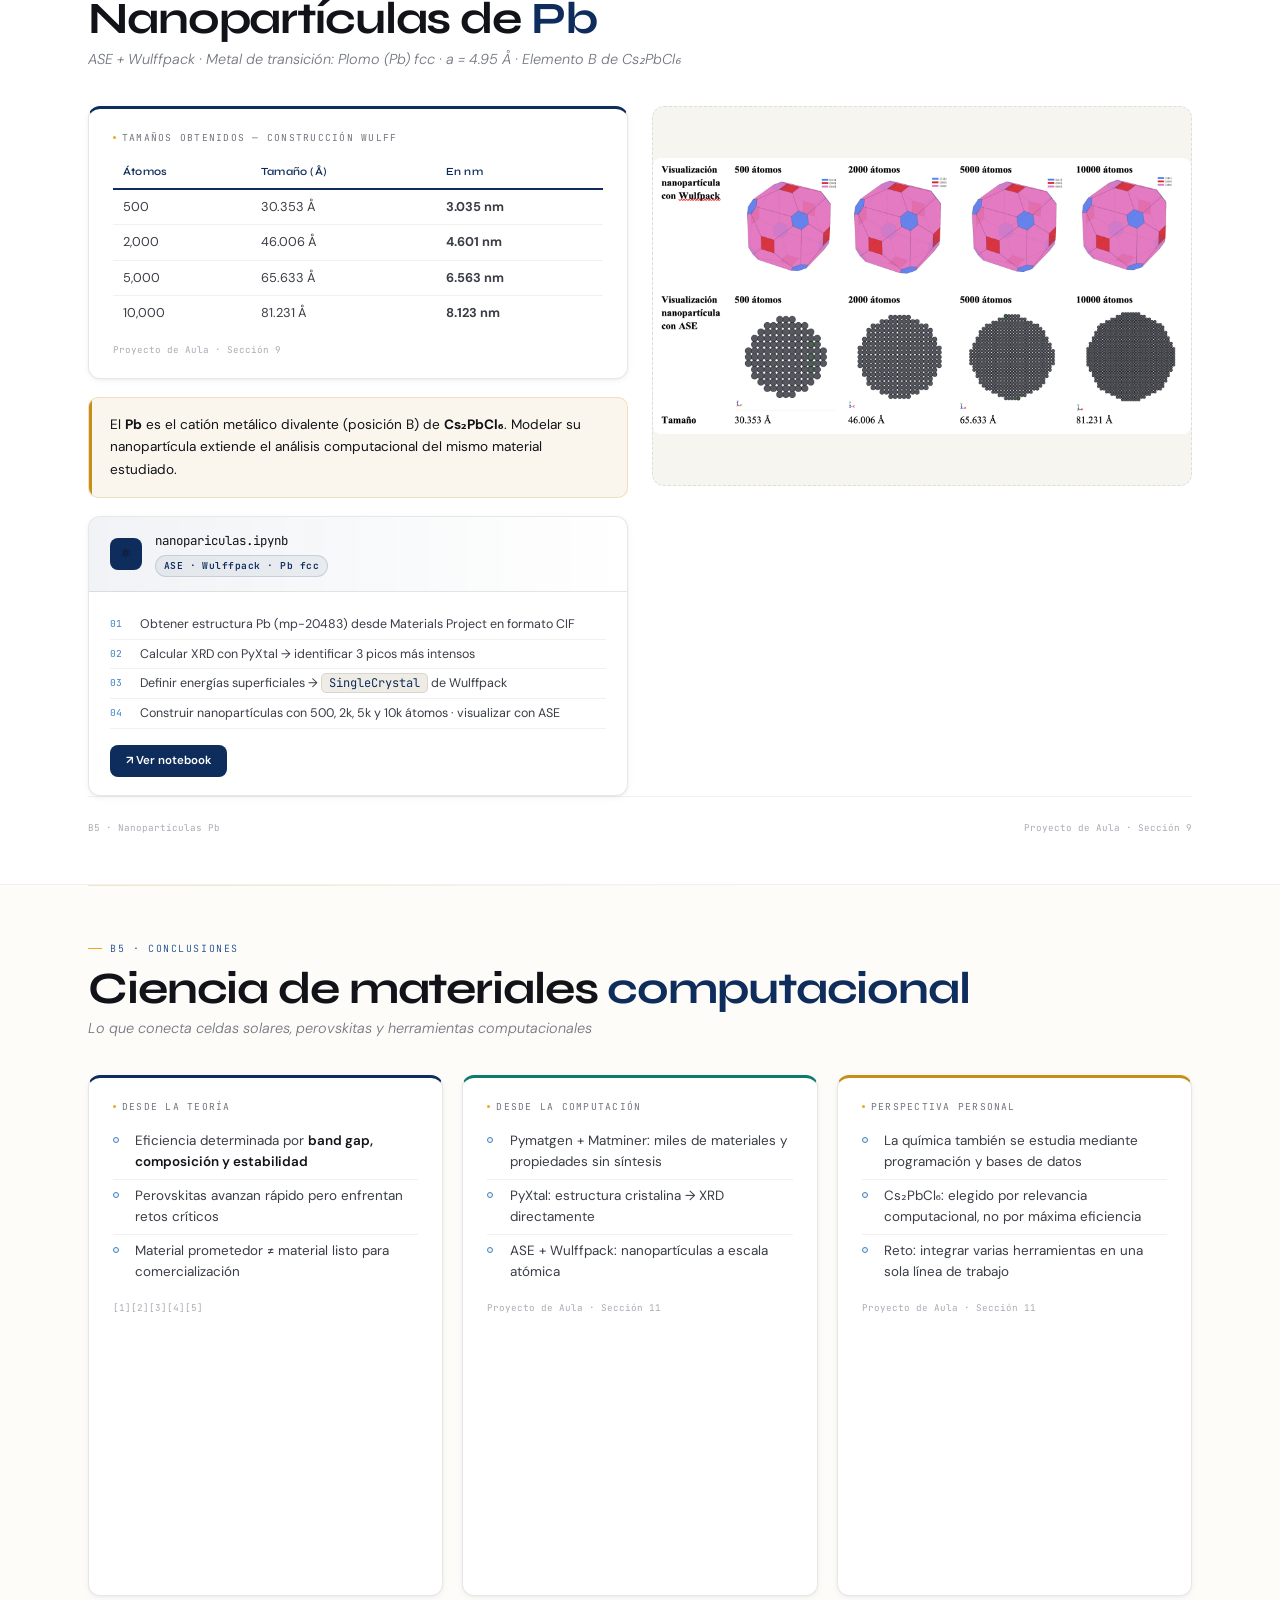
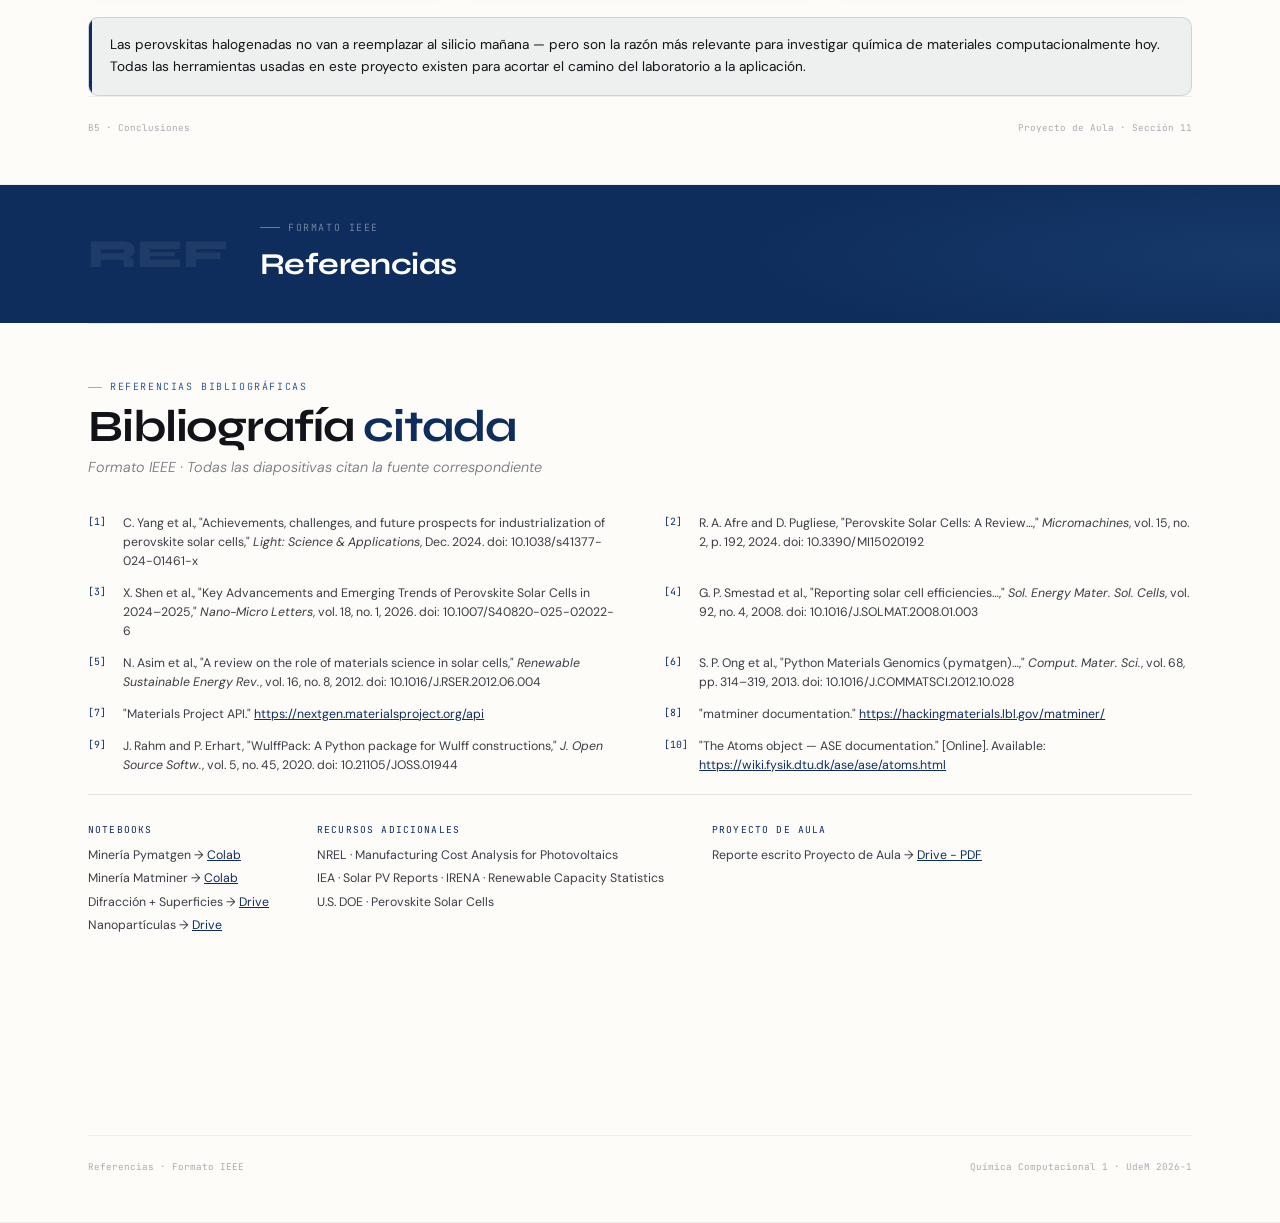
==== commit 3ba00453: "reference and new table" ====
--- a/index.html
+++ b/index.html
@@ -224,15 +224,43 @@
     <div class="col">
       <div class="card">
         <div class="card-lbl">Comparación económica (precios reales Colombia)</div>
-        <table class="t">
-          <thead><tr><th>Tecnología</th><th>Precio aprox.</th><th>Potencia</th></tr></thead>
-          <tbody>
-            <tr><td>Silicio monocristalino</td><td>$675.000 COP</td><td><span class="tag tag-n">405 W</span></td></tr>
-            <tr><td>Silicio monocristalino</td><td>$939.000 COP</td><td><span class="tag tag-n">505 W</span></td></tr>
-            <tr><td>Perovskita Panel</td><td>$269.000 COP</td><td><span class="tag tag-g">150 W</span></td></tr>
-            <tr><td>Perovskita Panel</td><td>$5.013.000 COP</td><td><span class="tag tag-g">90 W</span></td></tr>
-          </tbody>
-        </table>
+          <table class="t">
+            <thead>
+              <tr>
+                <th>Tecnología</th>
+                <th>Potencia</th>
+                <th>Precio aprox.</th>
+                <th>COP/W</th>
+                <th>Estado</th>
+              </tr>
+            </thead>
+            <tbody>
+              <tr>
+                <td>Silicio PERC (Trina 400W)</td>
+                <td><span class="tag tag-n">400 W</span></td>
+                <td>~$620.000 COP</td>
+                <td><strong>~$1.550/W</strong></td>
+                <td><span class="tag tag-t">Comercial</span></td>
+              </tr>
+              <tr>
+                <td>Silicio TOPCon (550W)</td>
+                <td><span class="tag tag-n">550 W</span></td>
+                <td>~$850.000 COP</td>
+                <td><strong>~$1.545/W</strong></td>
+                <td><span class="tag tag-t">Comercial</span></td>
+              </tr>
+              <tr>
+                <td>Perovskita (est. investigación)</td>
+                <td><span class="tag tag-g">—</span></td>
+                <td>~$0.25 USD/W*</td>
+                <td><strong>~$1.000/W*</strong></td>
+                <td><span class="tag tag-g">Precomercial</span></td>
+              </tr>
+            </tbody>
+          </table>
+          <p style="font-family:var(--mono); font-size:0.58rem; color:var(--ink3); margin-top:0.5rem; line-height:1.5;">
+            * Estimación de costo de fabricación en laboratorio. No incluye encapsulación, certificación ni instalación. No es precio de venta al consumidor.
+          </p>
         <div class="cite">Complemento · NREL, DOE, IEA</div>
       </div>
       <div class="hl gold">
@@ -905,8 +933,7 @@
     <li><span class="r-num">[7]</span>"Materials Project API." <a href="https://nextgen.materialsproject.org/api" target="_blank">https://nextgen.materialsproject.org/api</a></li>
     <li><span class="r-num">[8]</span>"matminer documentation." <a href="https://hackingmaterials.lbl.gov/matminer/" target="_blank">https://hackingmaterials.lbl.gov/matminer/</a></li>
     <li><span class="r-num">[9]</span>J. Rahm and P. Erhart, "WulffPack: A Python package for Wulff constructions," <em>J. Open Source Softw.</em>, vol. 5, no. 45, 2020. doi: 10.21105/JOSS.01944</li>
-    <li><span class="r-num">[10]</span>Y. Chen et al., "Multi-metallic nanoparticles: synthesis and catalytic applications," <em>Chemical Communications</em>, vol. 61, no. 65, 2025. doi: 10.1039/D5CC01468A</li>
-  </ul>
+    <li><span class="r-num">[10]</span>"The Atoms object — ASE documentation." [Online]. Available: <a href="https://wiki.fysik.dtu.dk/ase/ase/atoms.html" target="_blank">https://wiki.fysik.dtu.dk/ase/ase/atoms.html</a></li>  </ul>
 
   <hr class="sep">
 
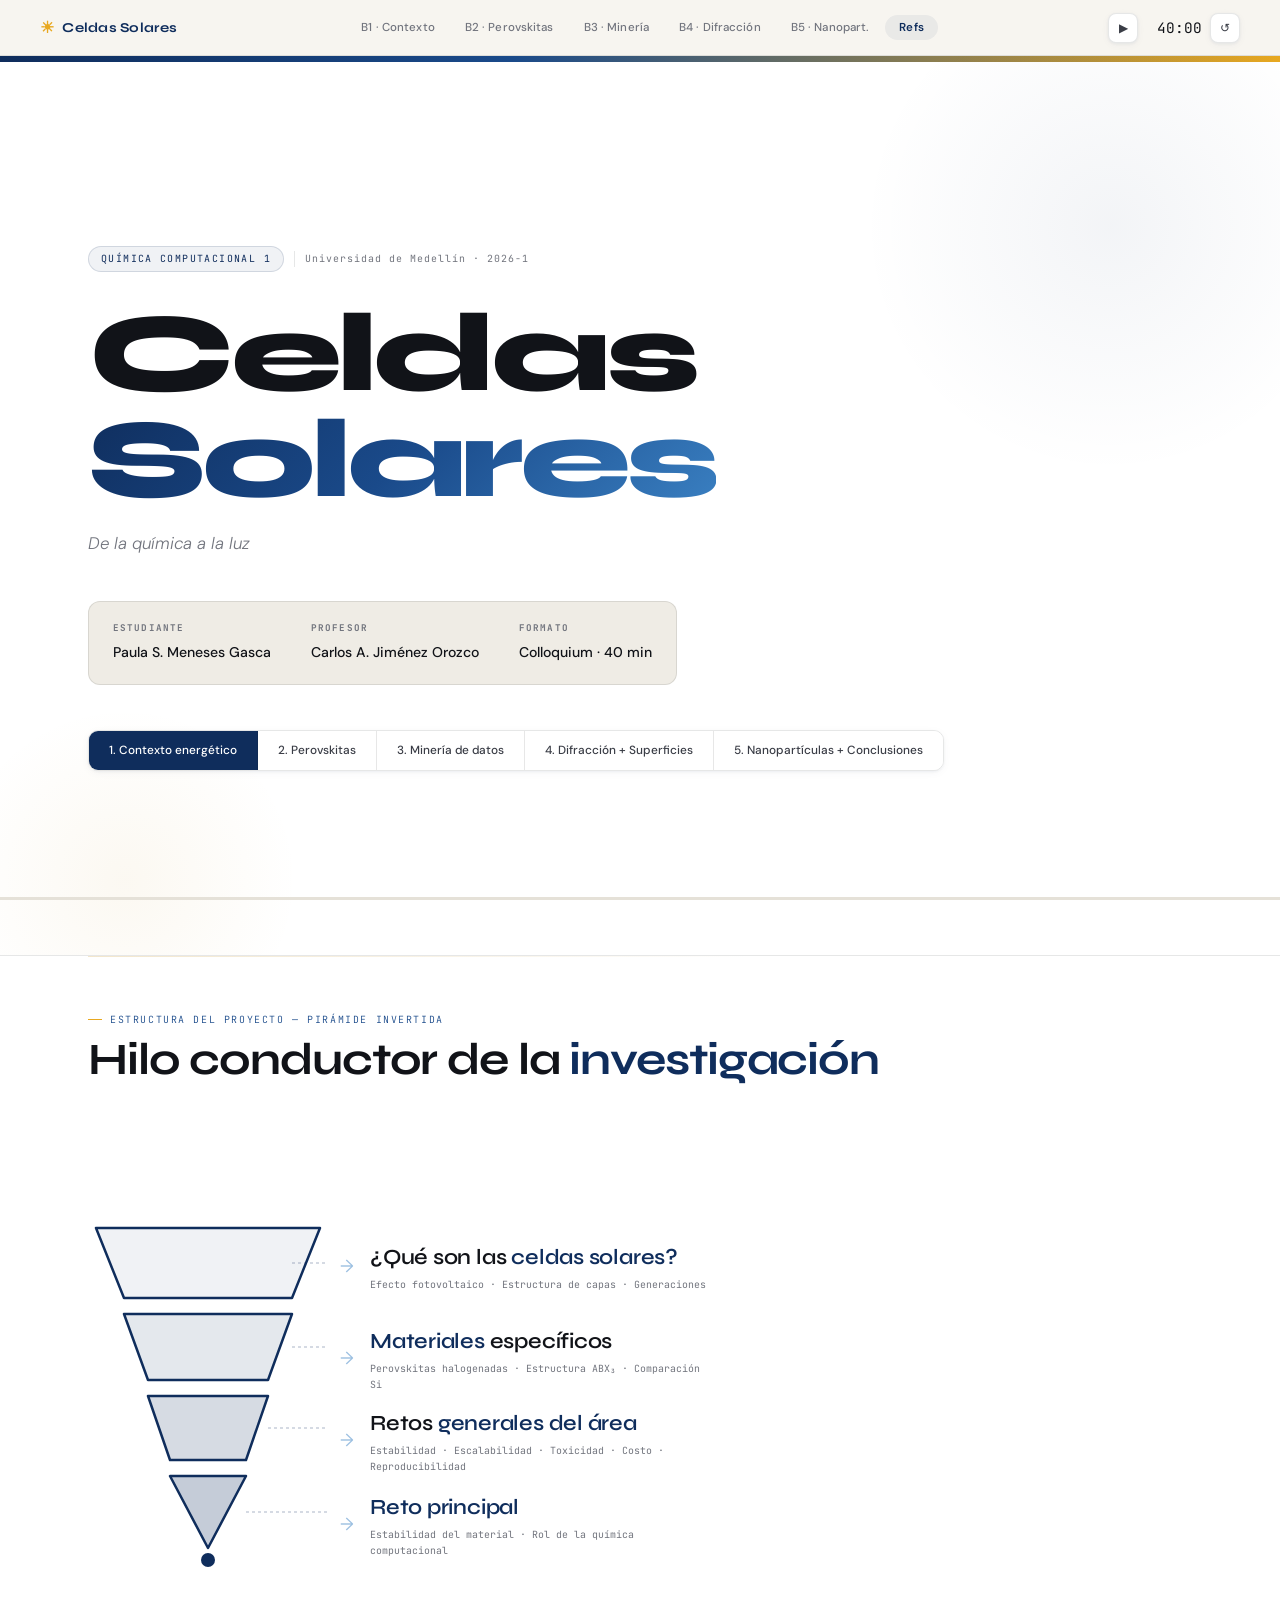
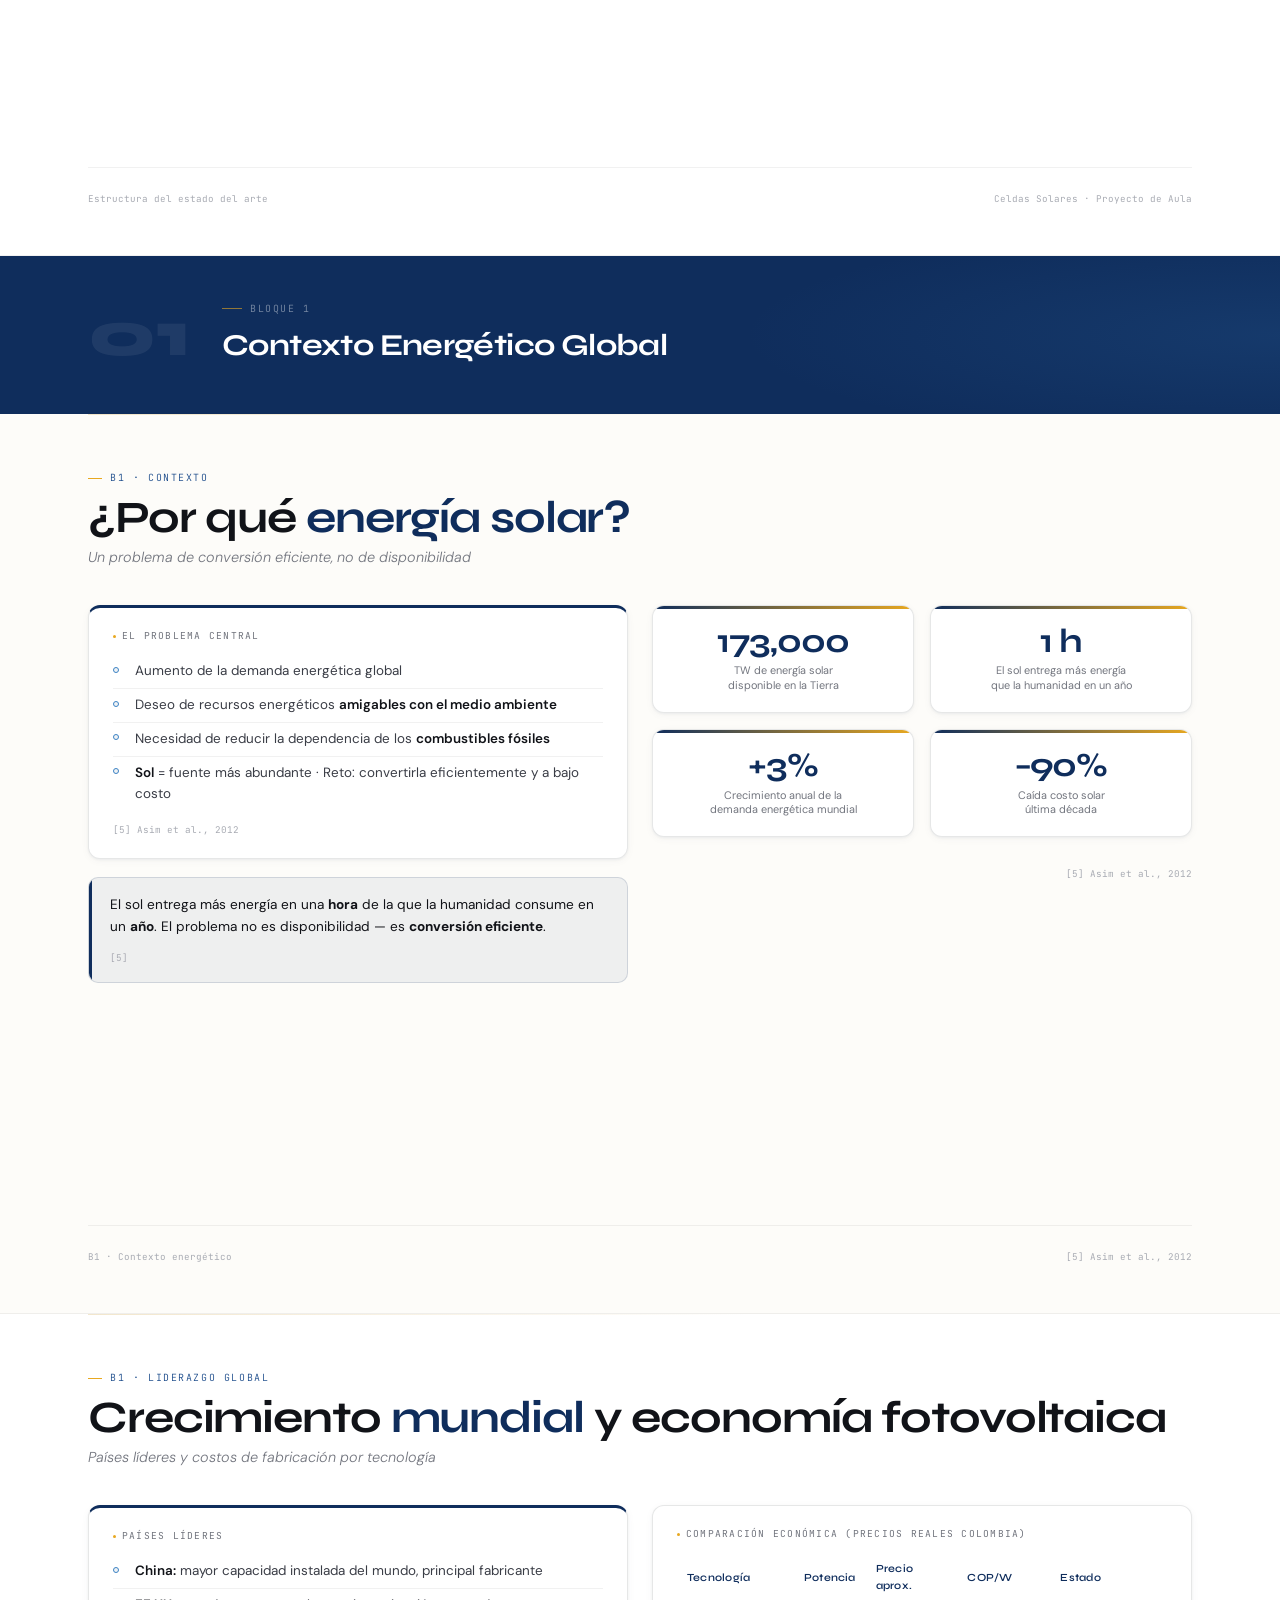
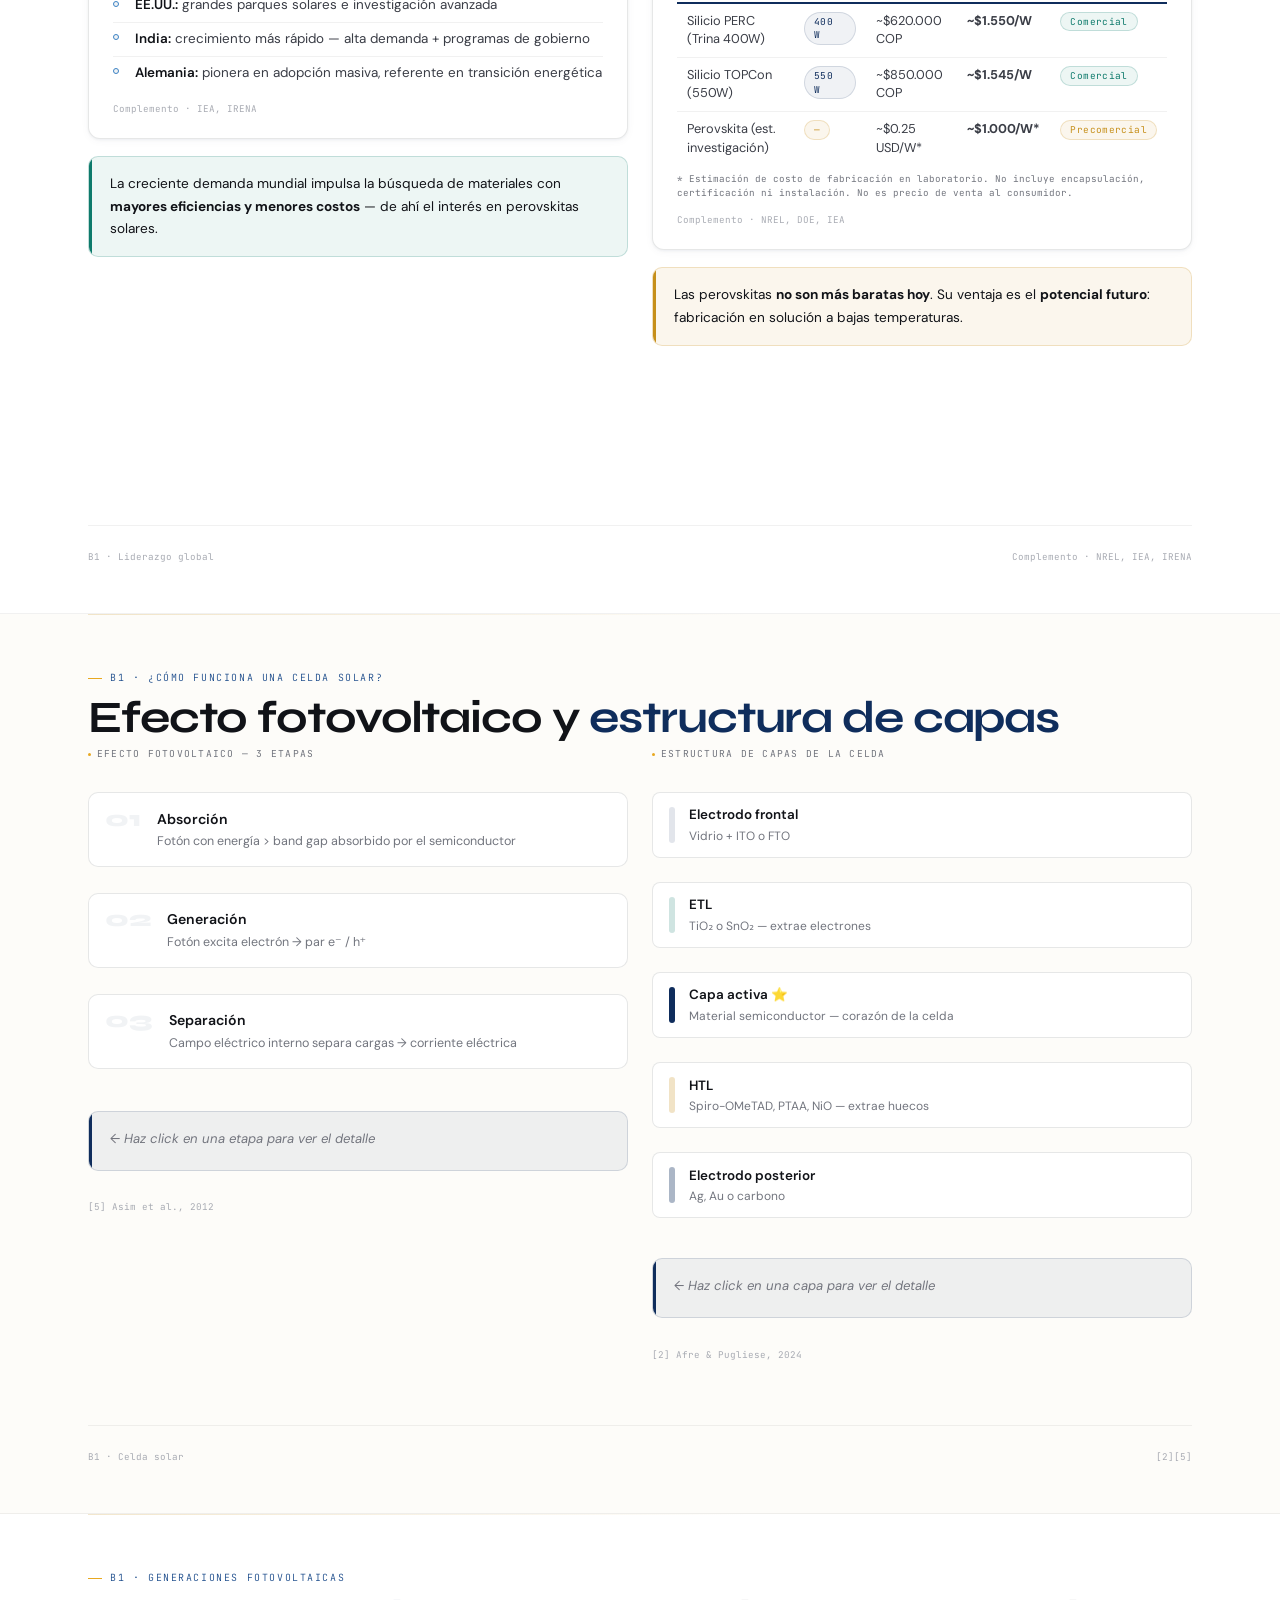
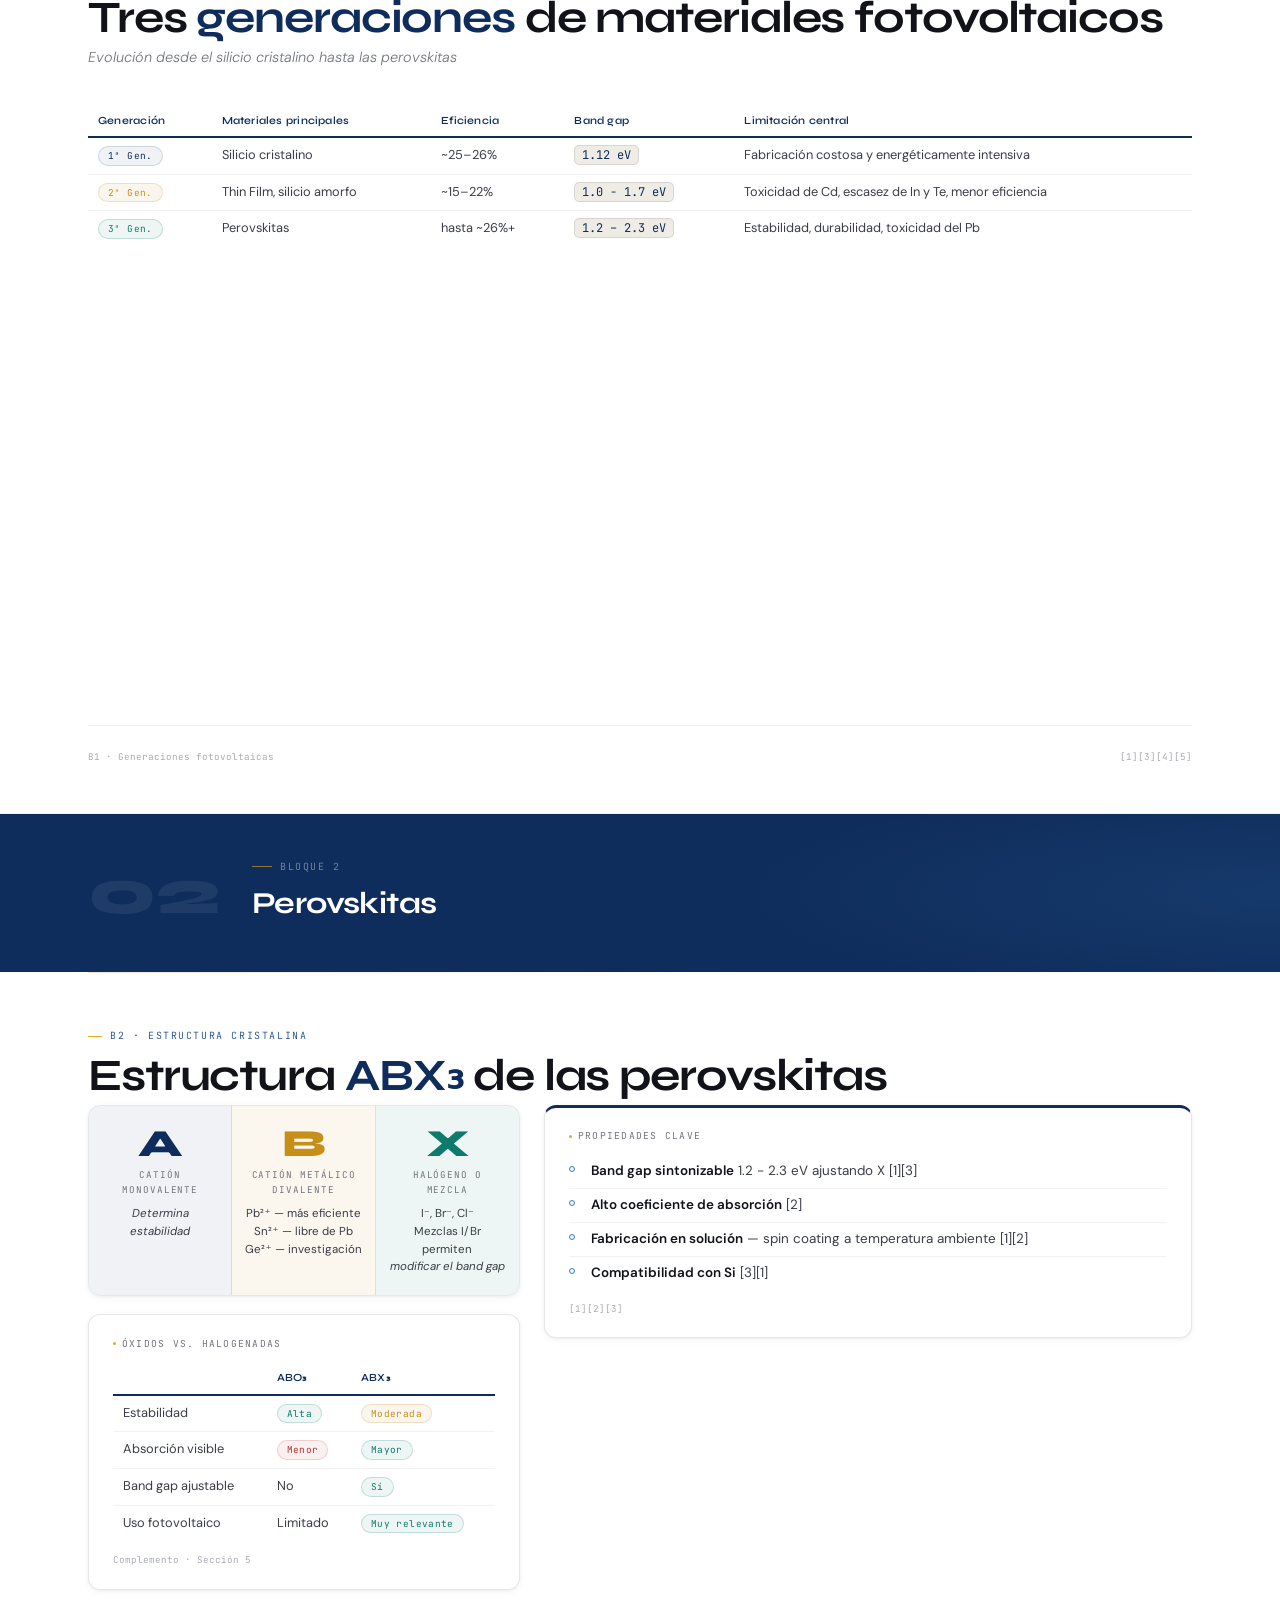
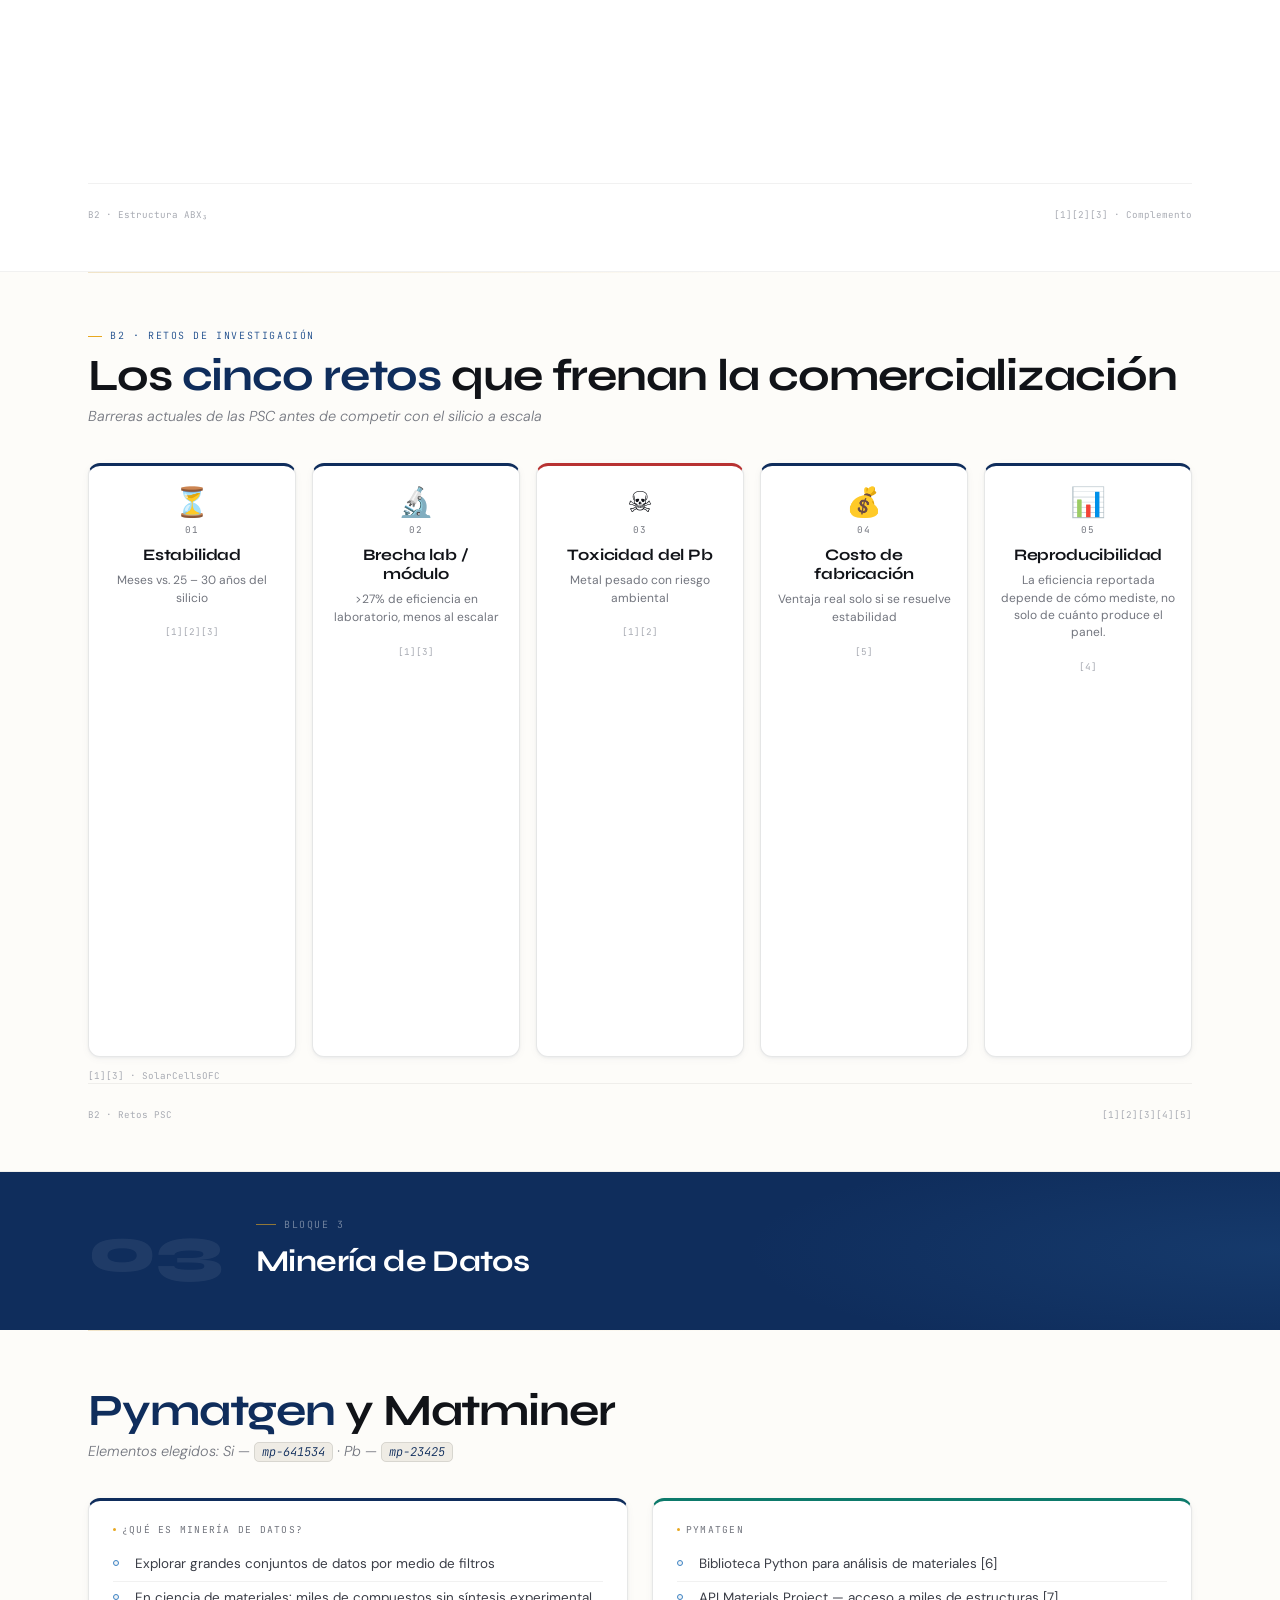
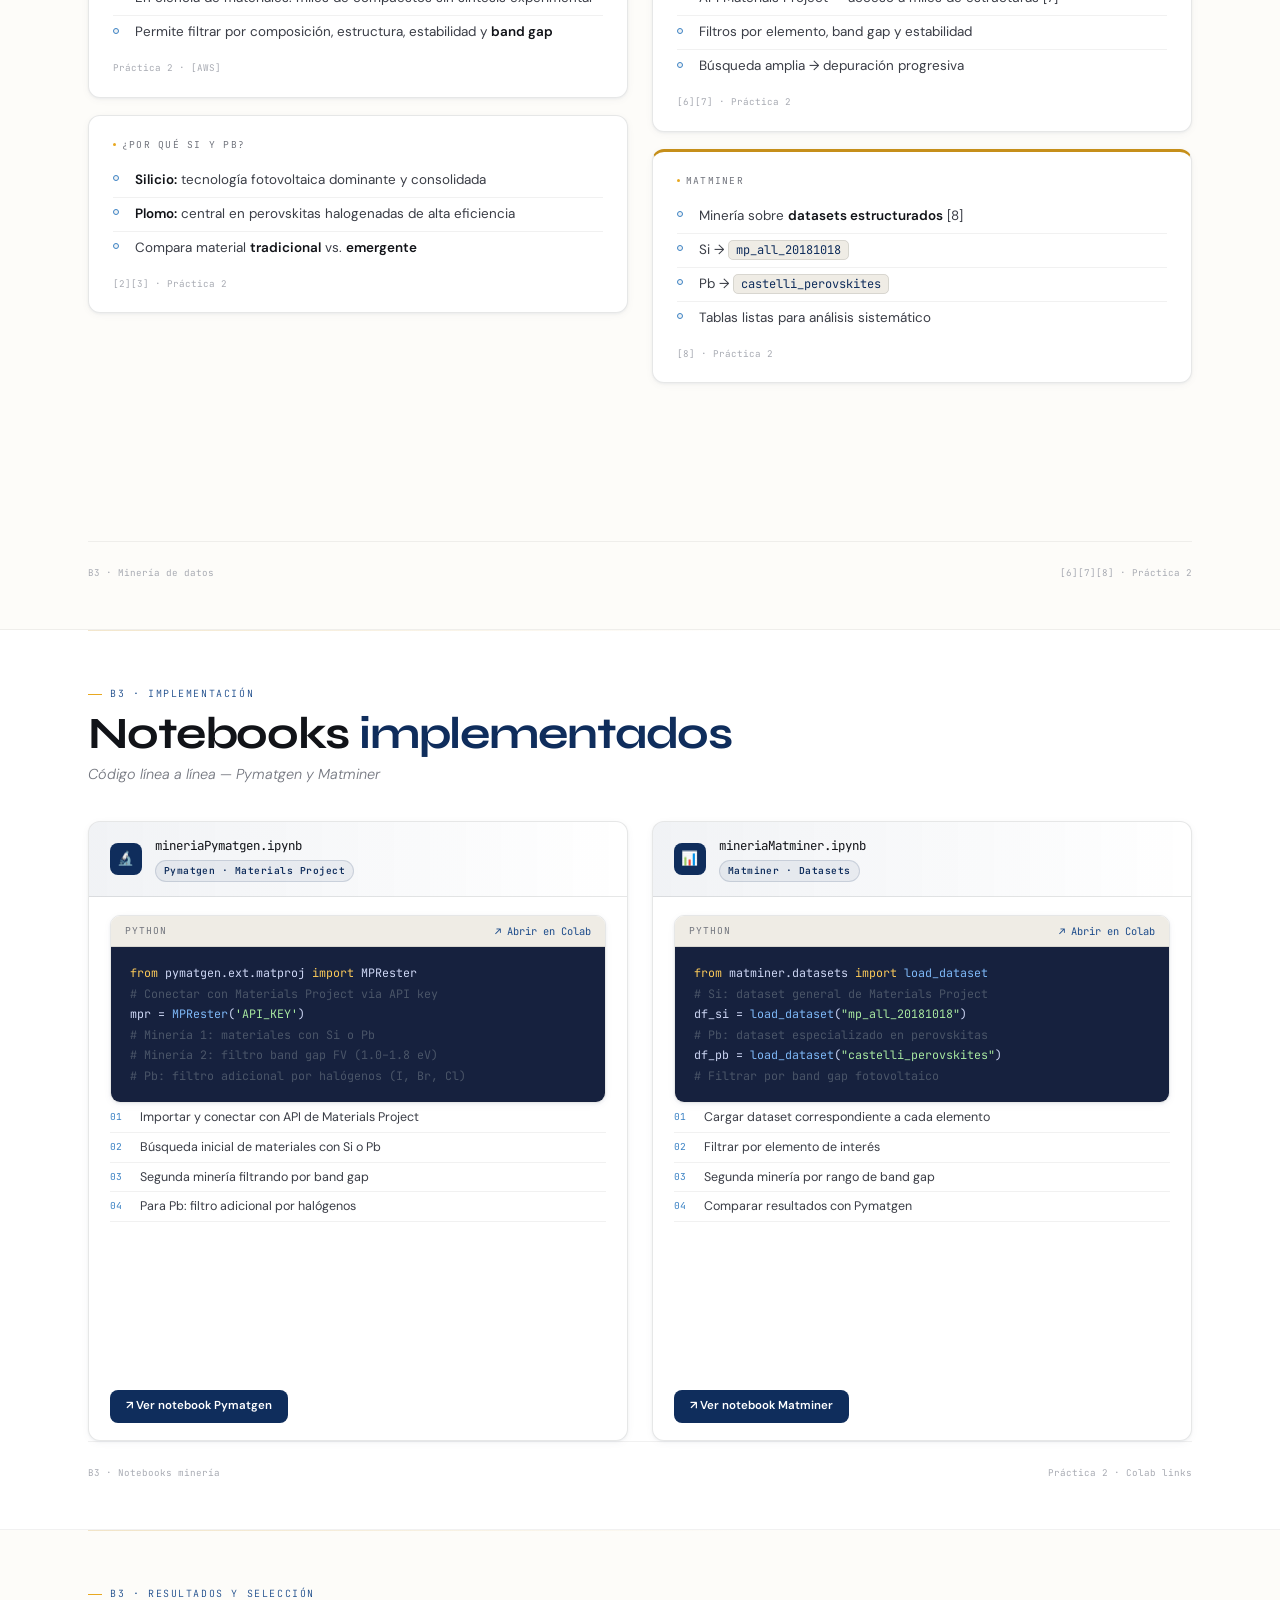
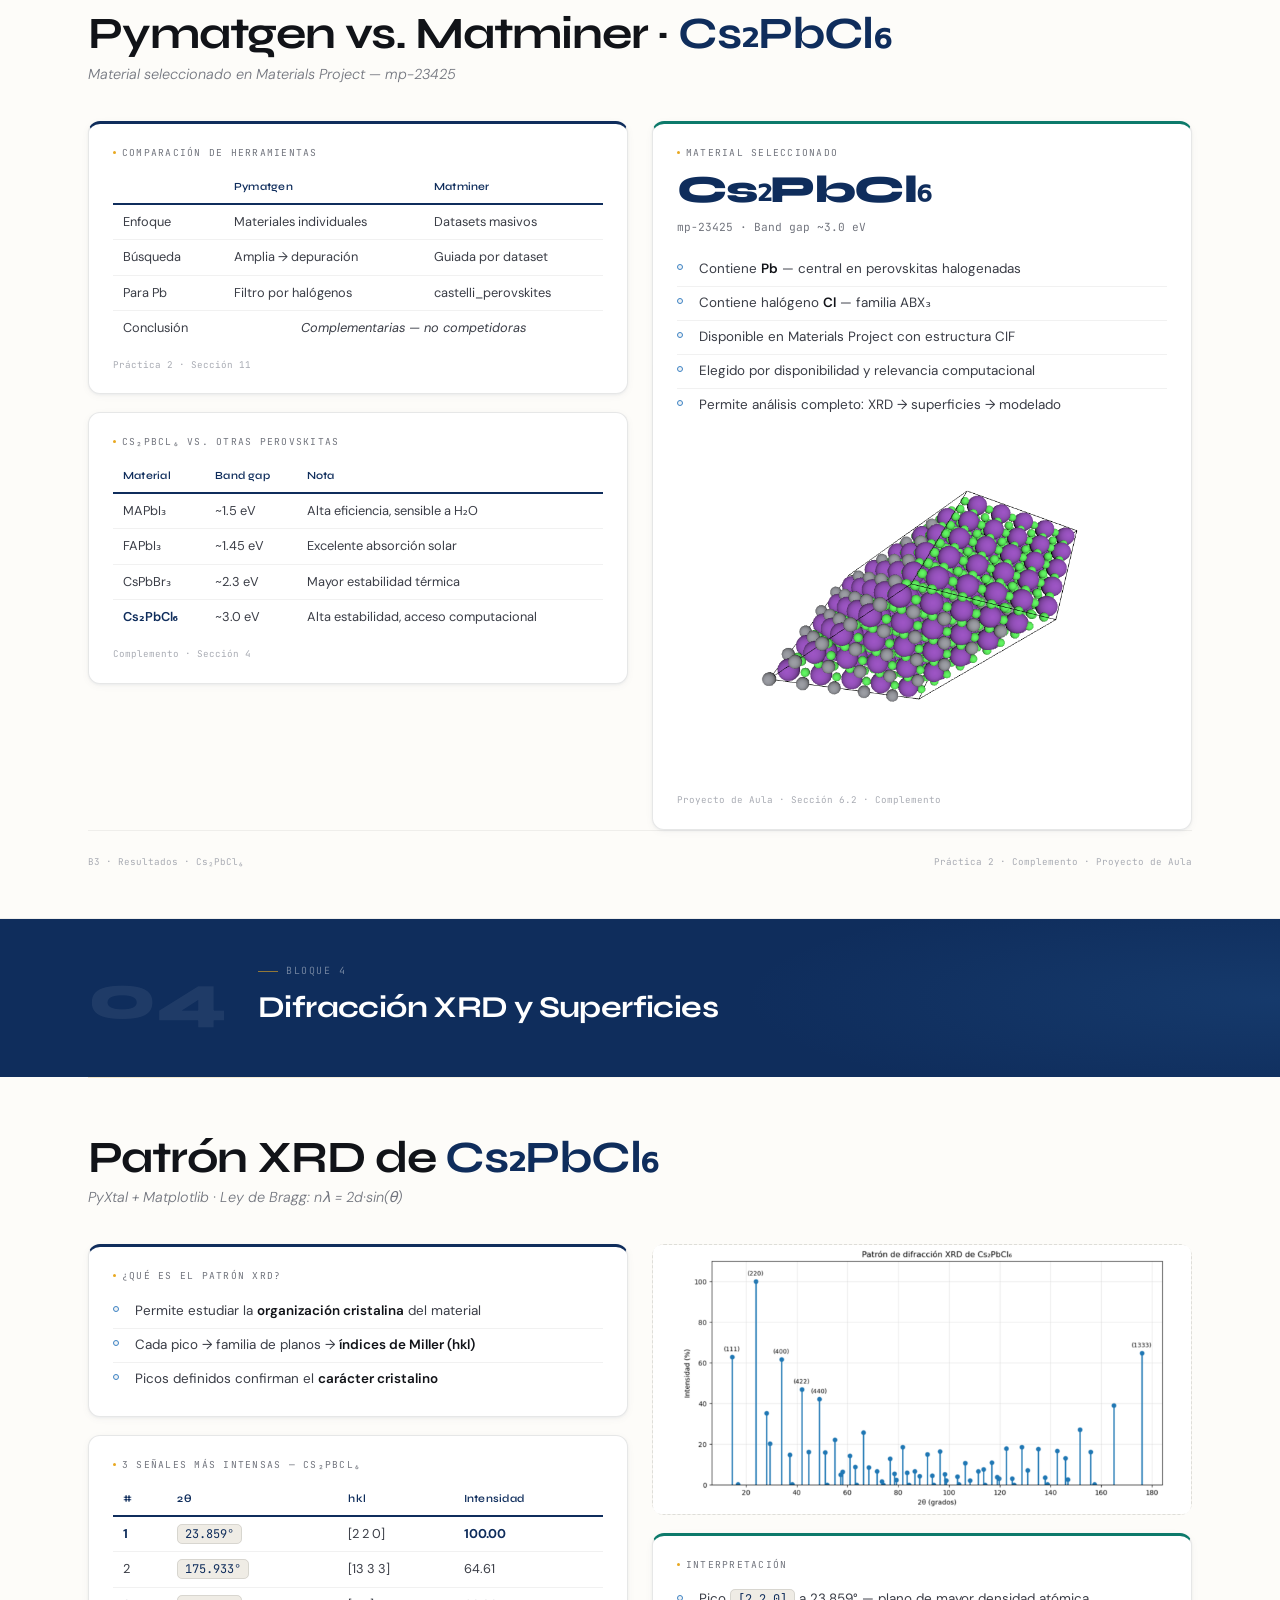
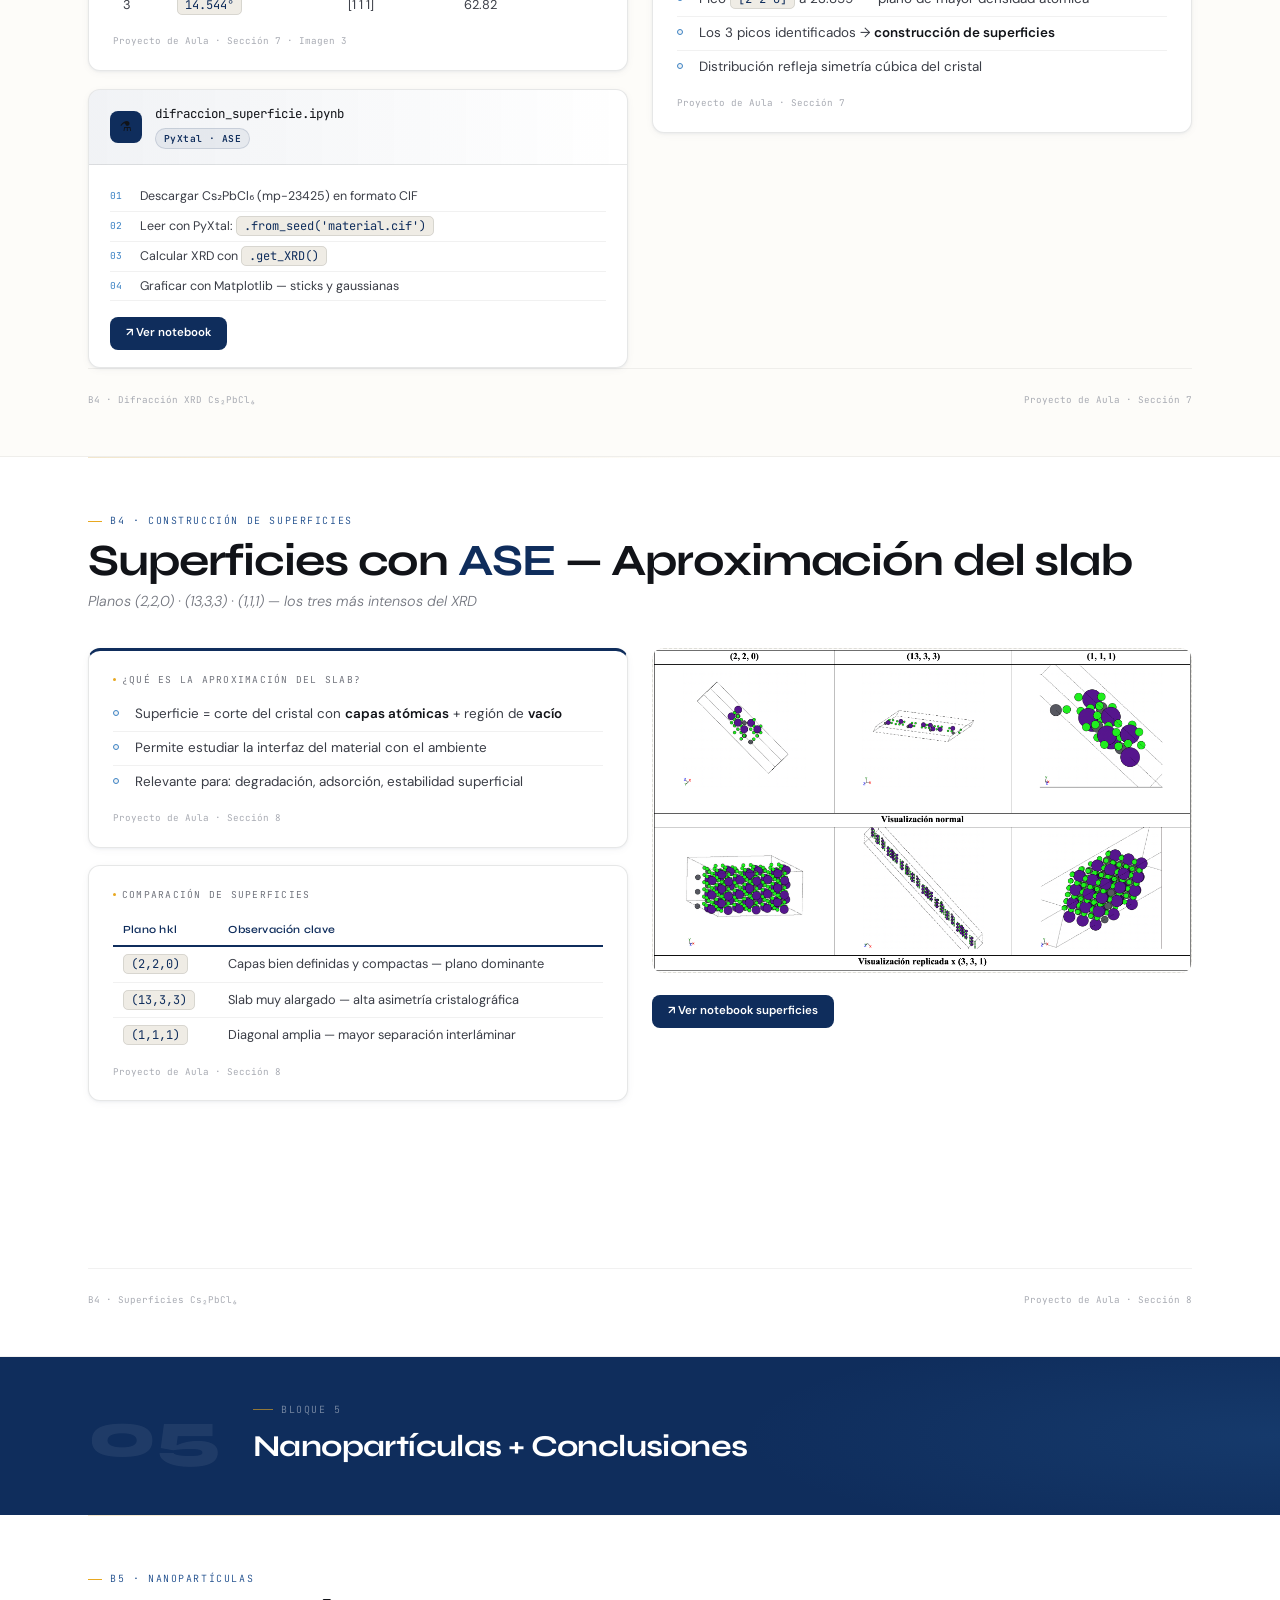
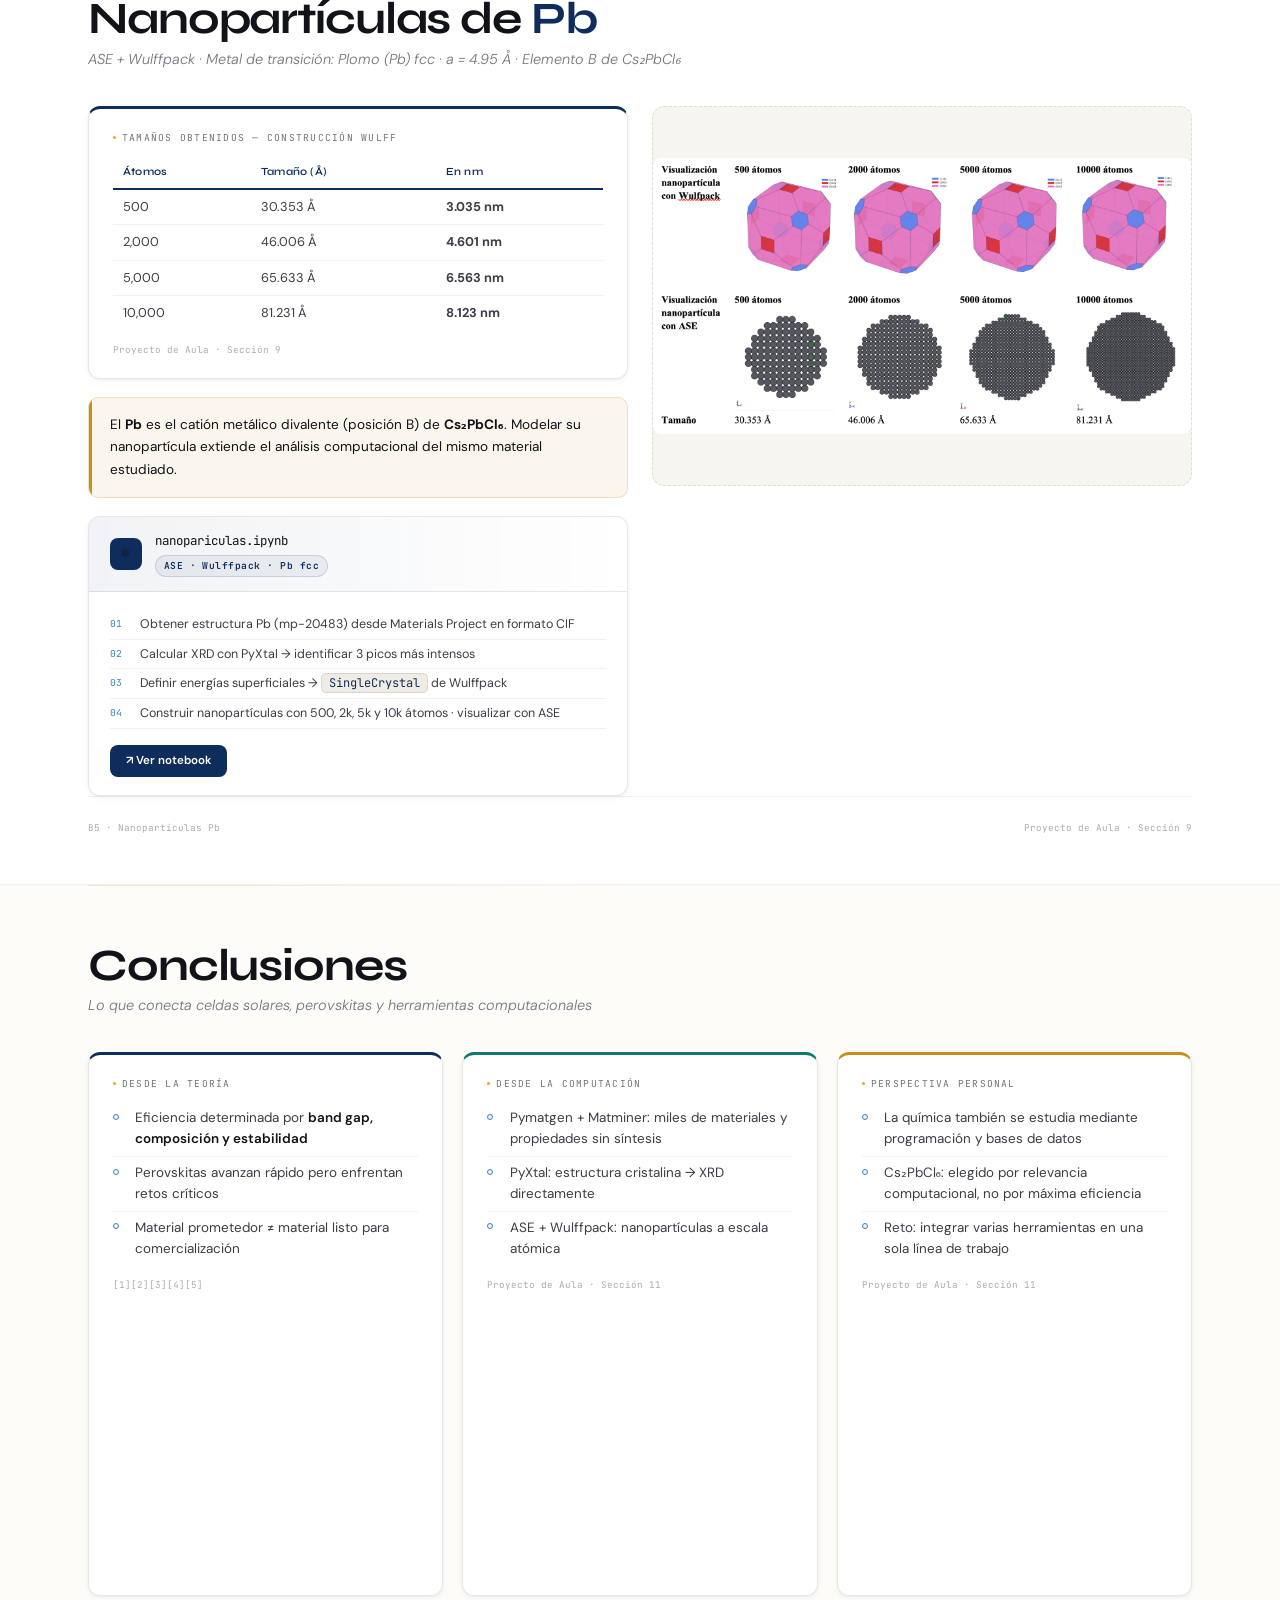
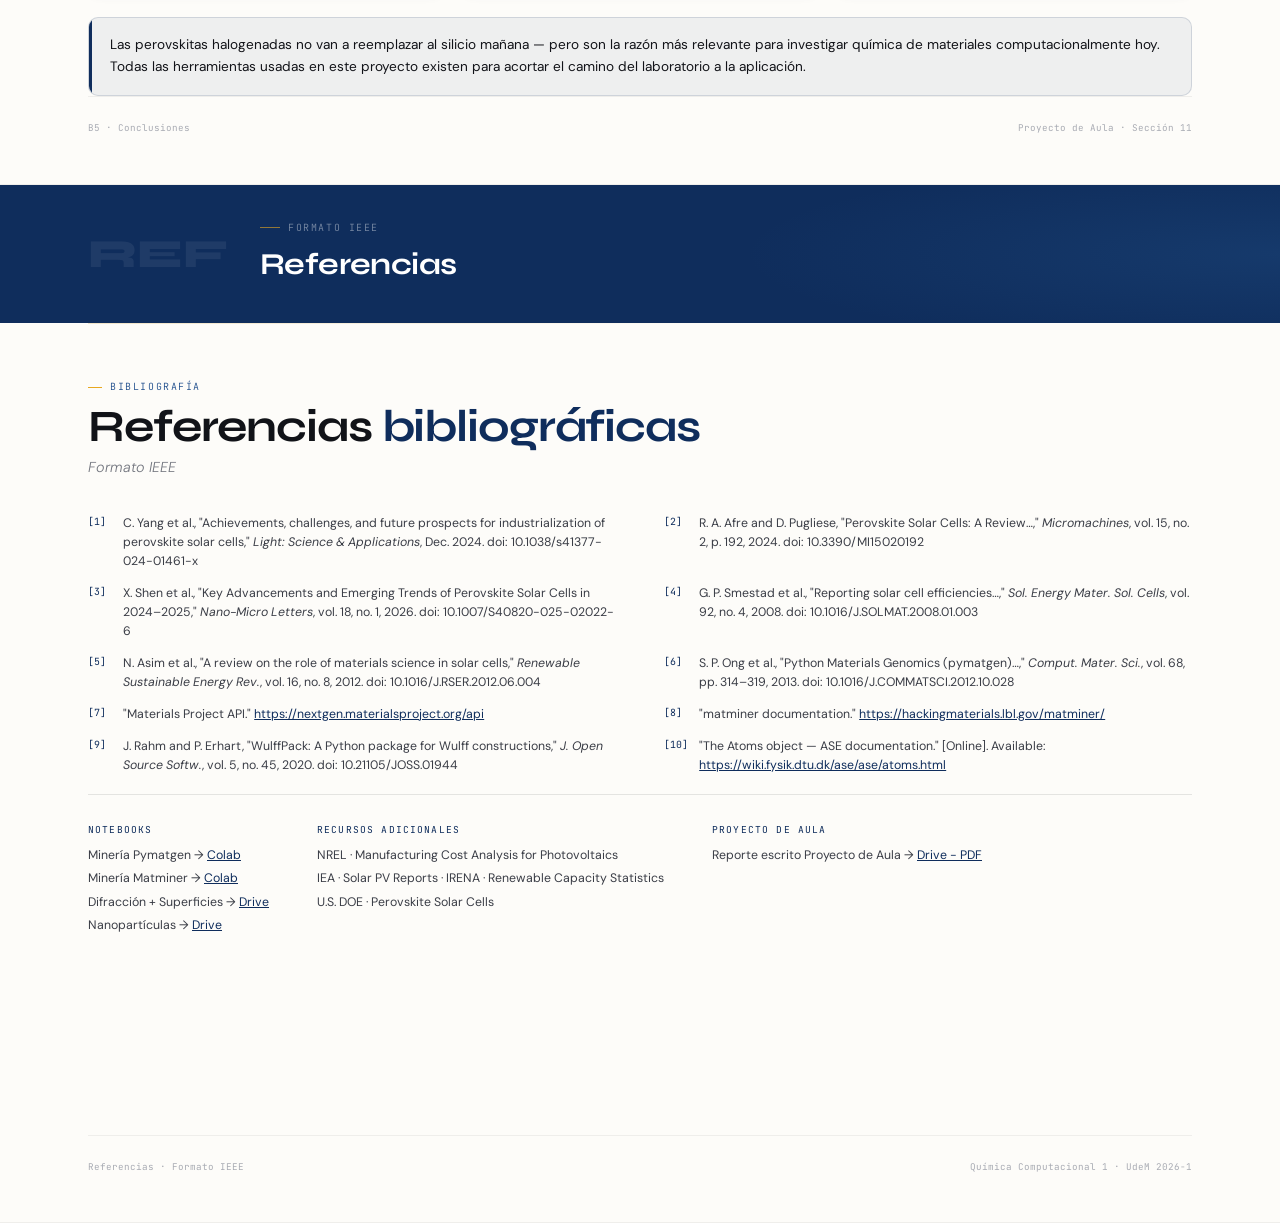
==== commit a7654be1: "update" ====
--- a/index.html
+++ b/index.html
@@ -867,8 +867,7 @@
 
 <!-- 5.2 Conclusiones -->
 <section class="slide">
-  <div class="s-eyebrow">B5 · Conclusiones</div>
-  <h2 class="s-title">Ciencia de materiales <em>computacional</em></h2>
+  <h2 class="s-title">Conclusiones</em></h2>
   <p class="s-sub">Lo que conecta celdas solares, perovskitas y herramientas computacionales</p>
 
   <div class="g3">
@@ -919,9 +918,9 @@
 </div>
 
 <section class="slide">
-  <div class="s-eyebrow">Referencias bibliográficas</div>
-  <h2 class="s-title">Bibliografía <em>citada</em></h2>
-  <p class="s-sub">Formato IEEE · Todas las diapositivas citan la fuente correspondiente</p>
+  <div class="s-eyebrow">Bibliografía</div>
+  <h2 class="s-title">Referencias <em>bibliográficas</em></h2>
+  <p class="s-sub">Formato IEEE </p>
 
   <ul class="ref-list">
     <li><span class="r-num">[1]</span>C. Yang et al., "Achievements, challenges, and future prospects for industrialization of perovskite solar cells," <em>Light: Science &amp; Applications</em>, Dec. 2024. doi: 10.1038/s41377-024-01461-x</li>
